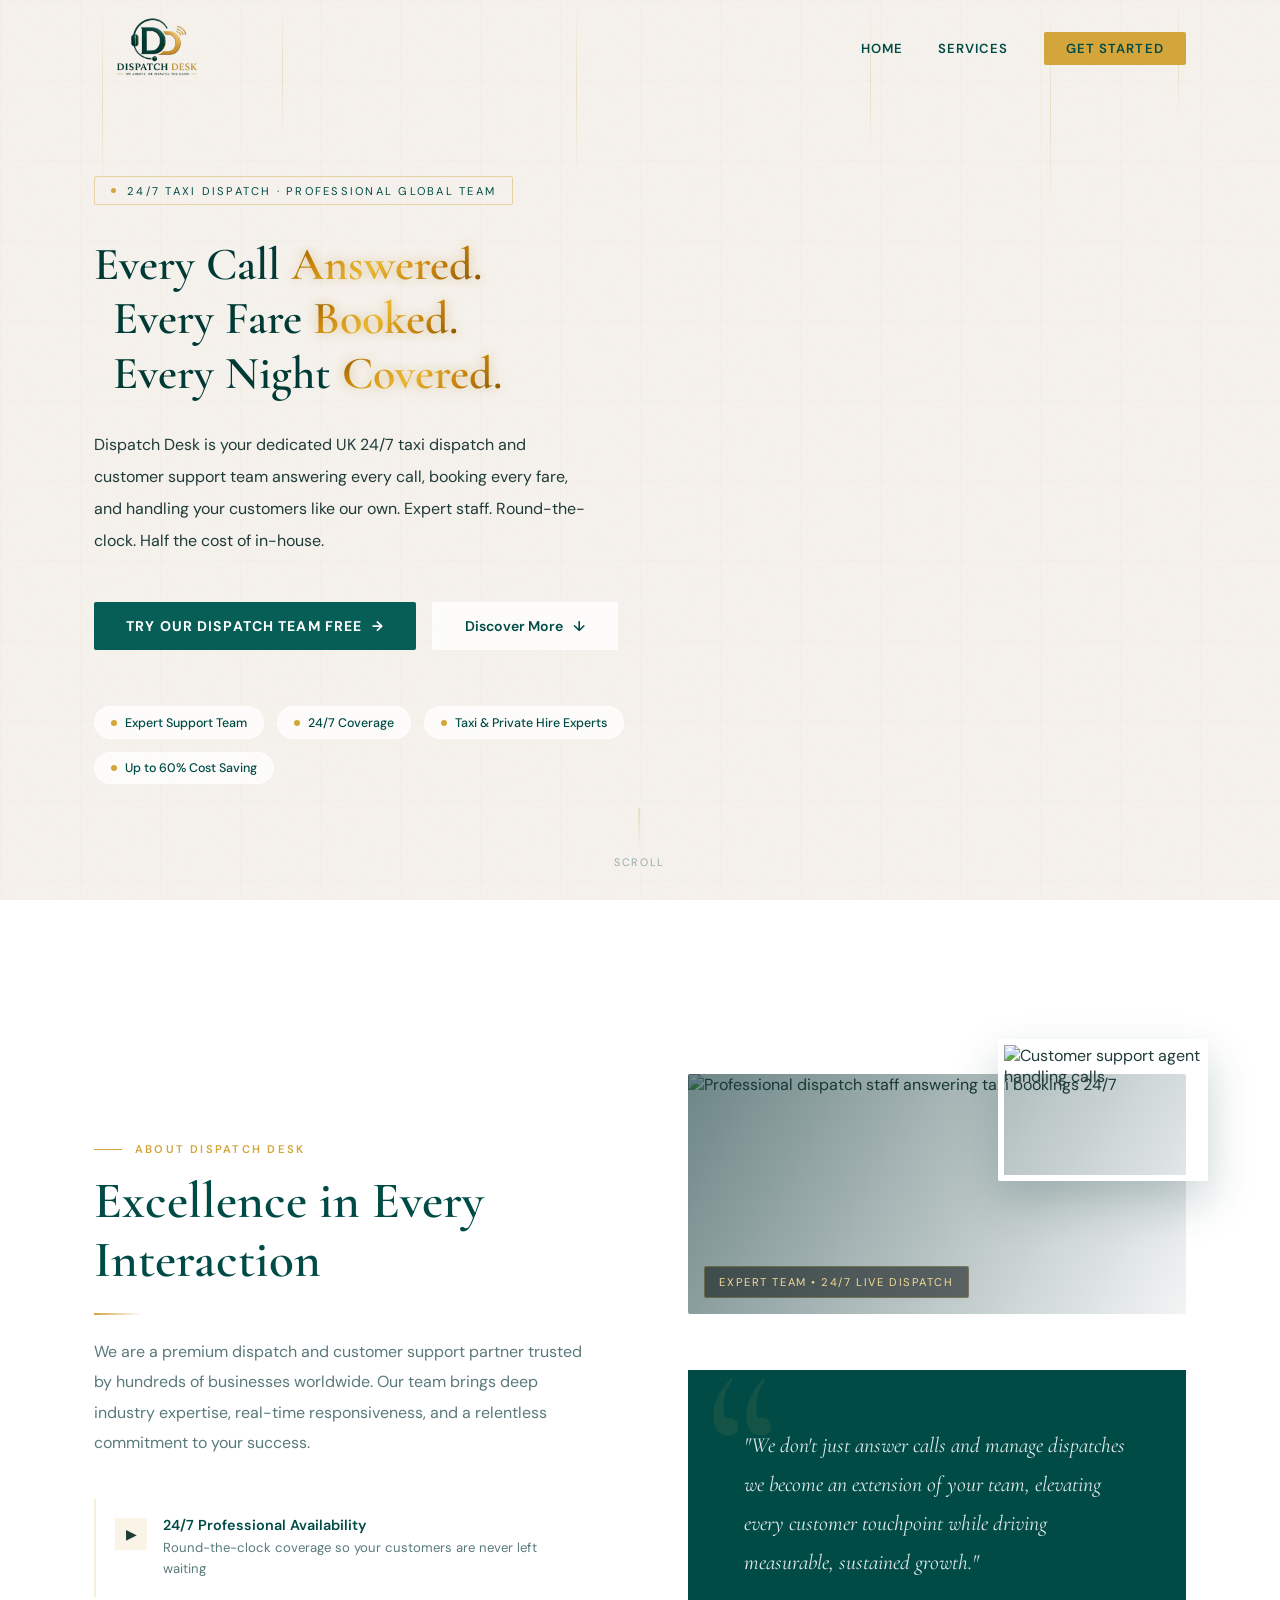
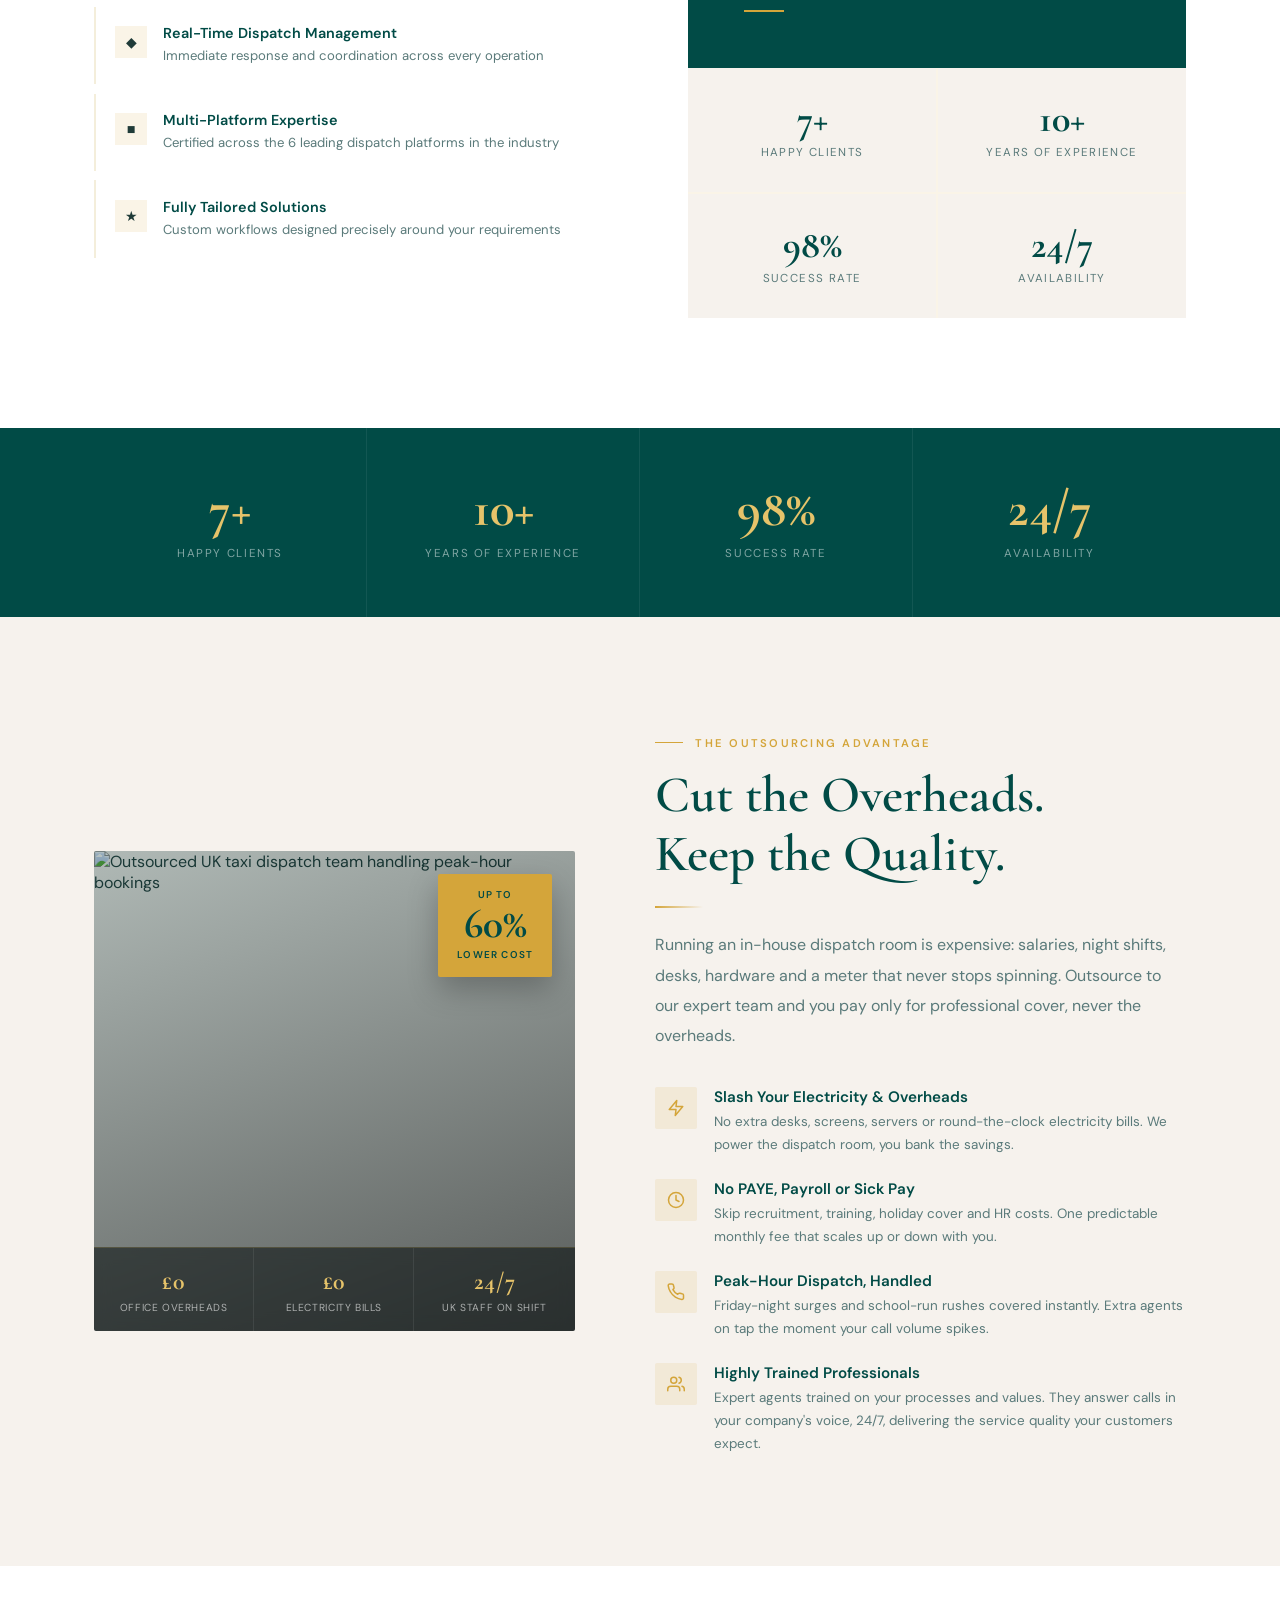
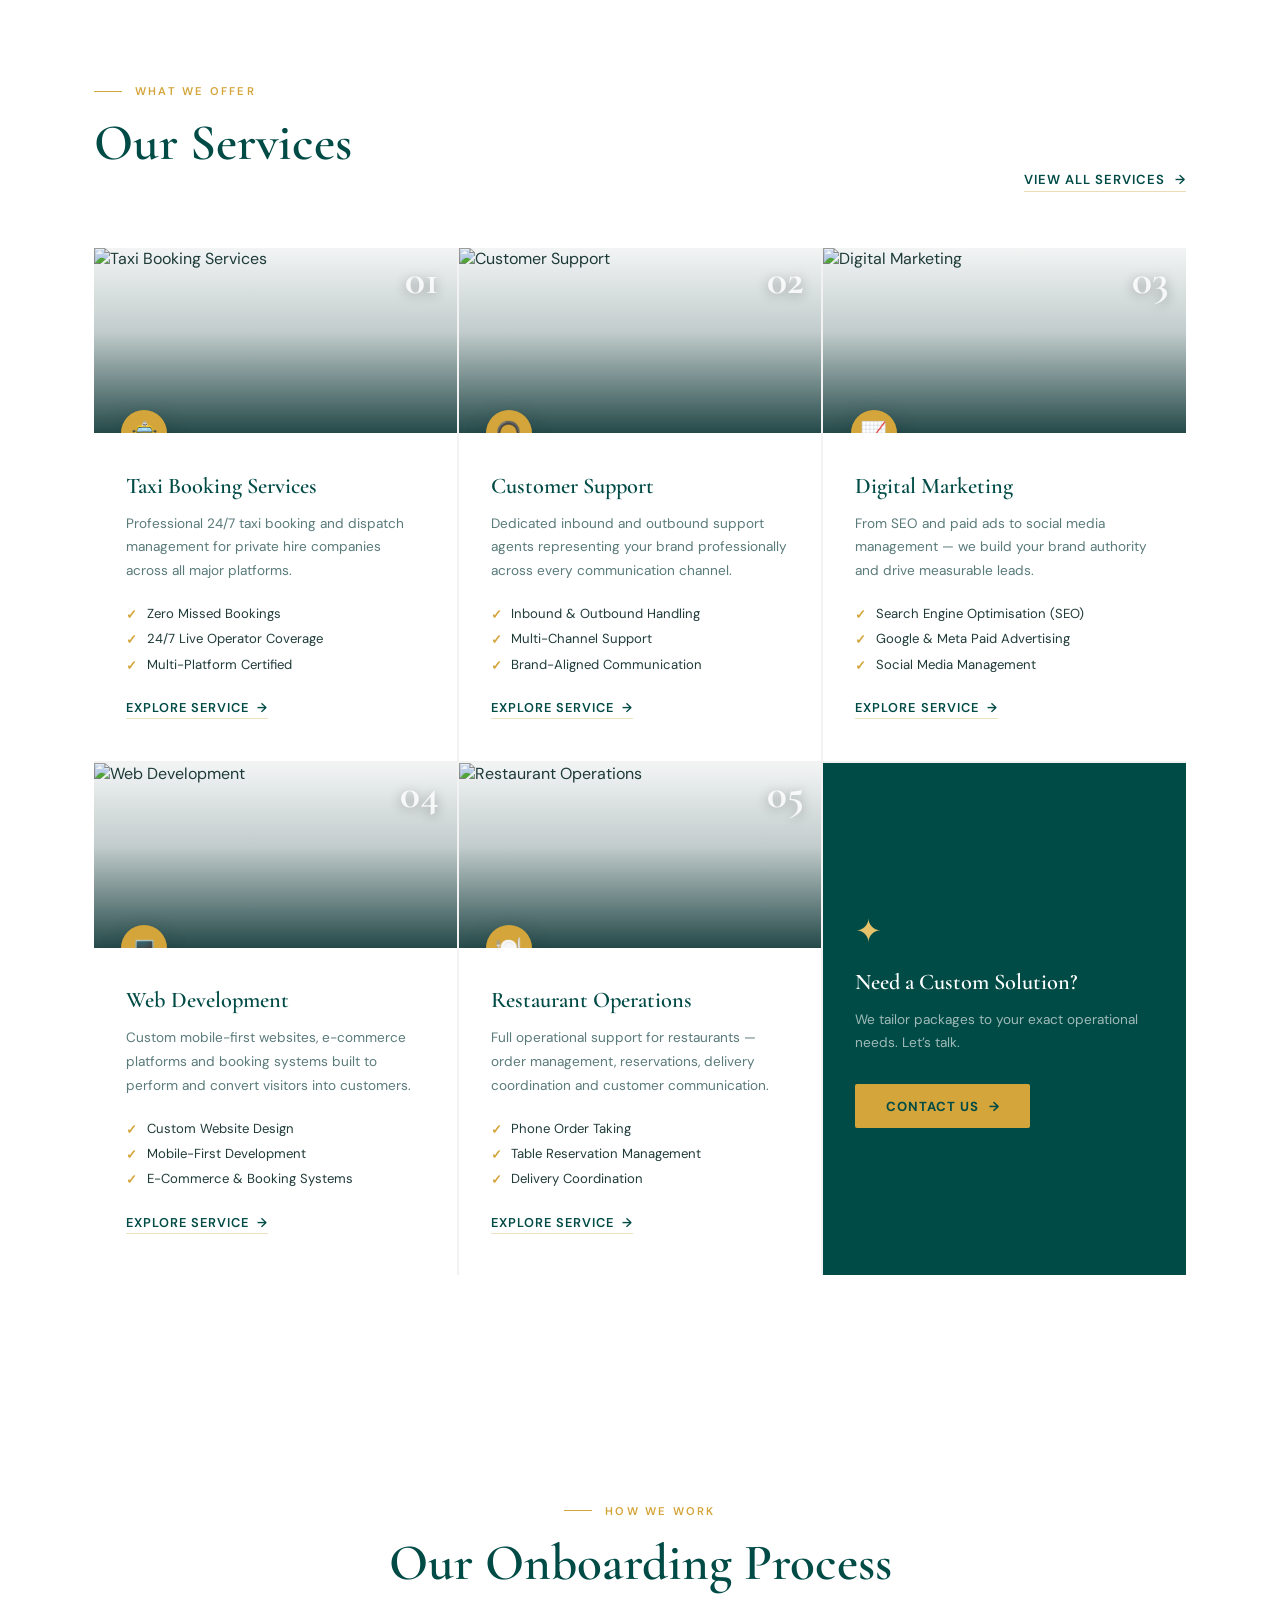
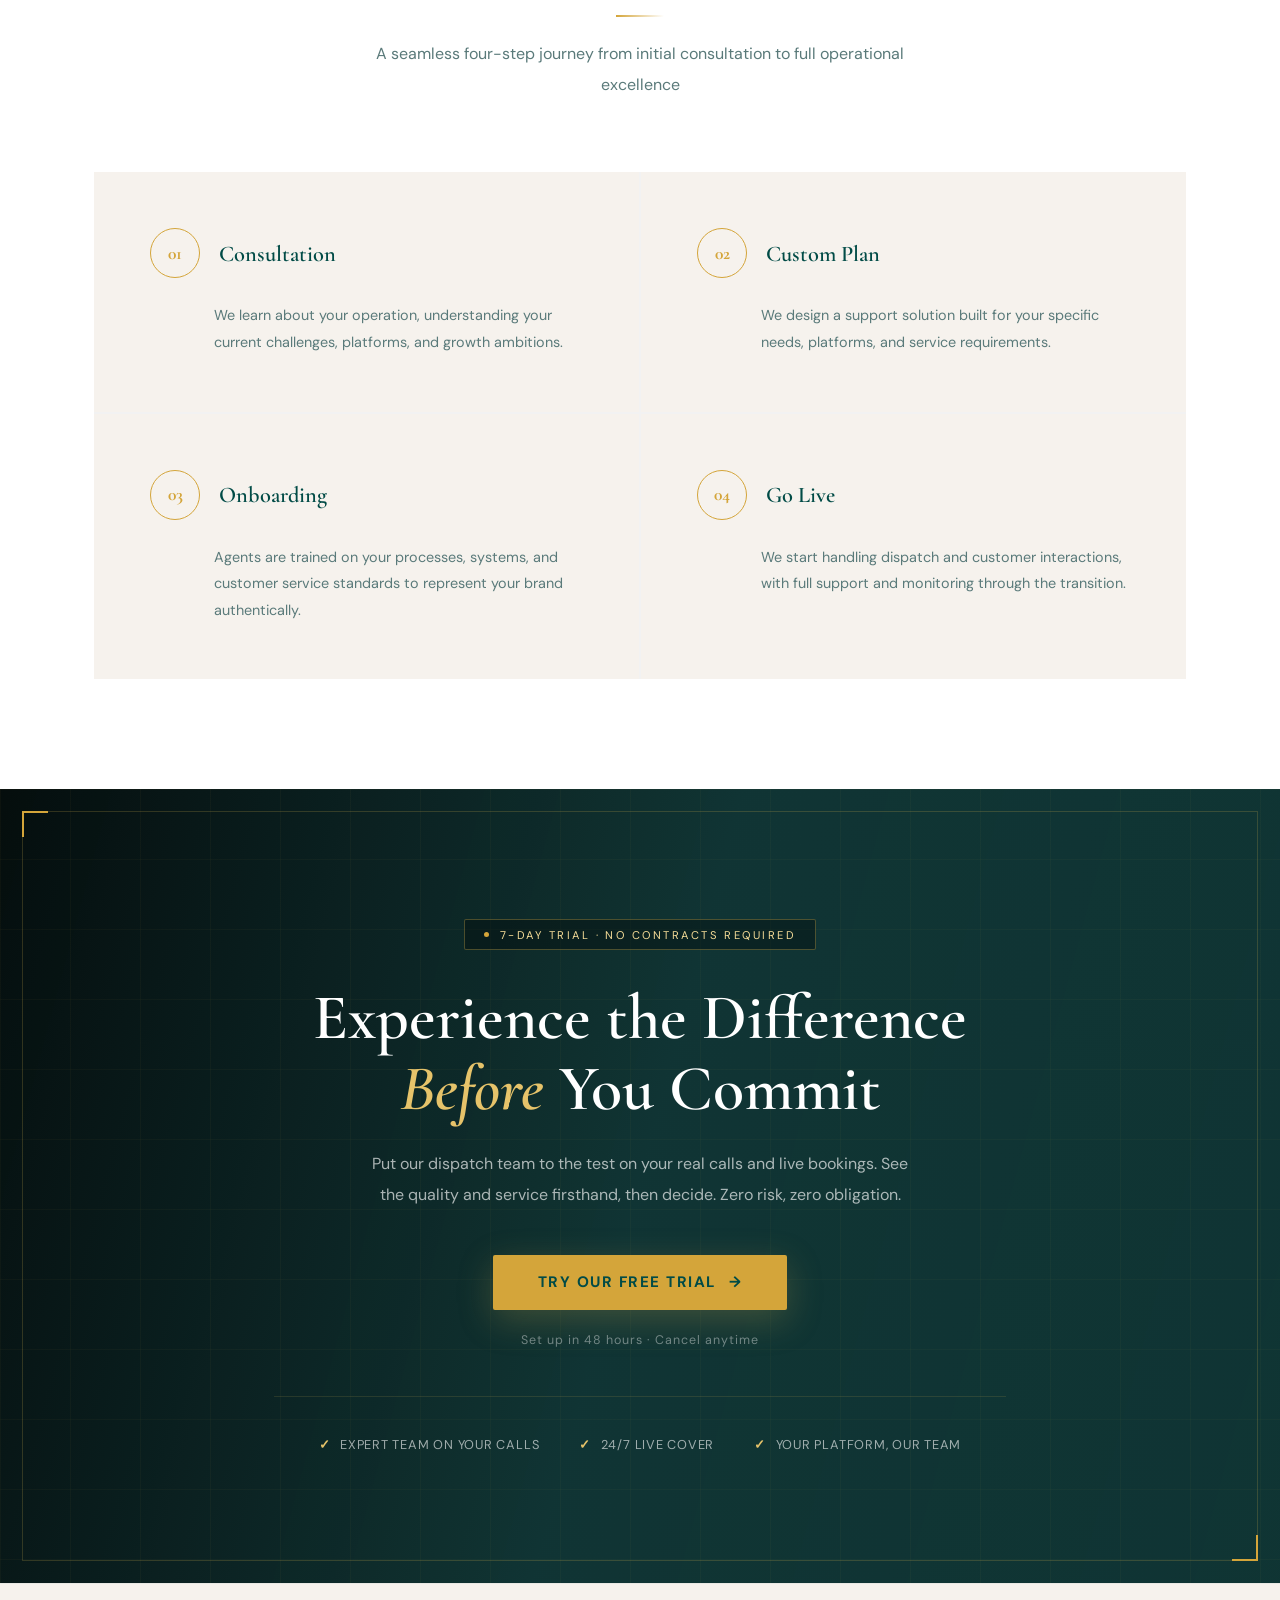
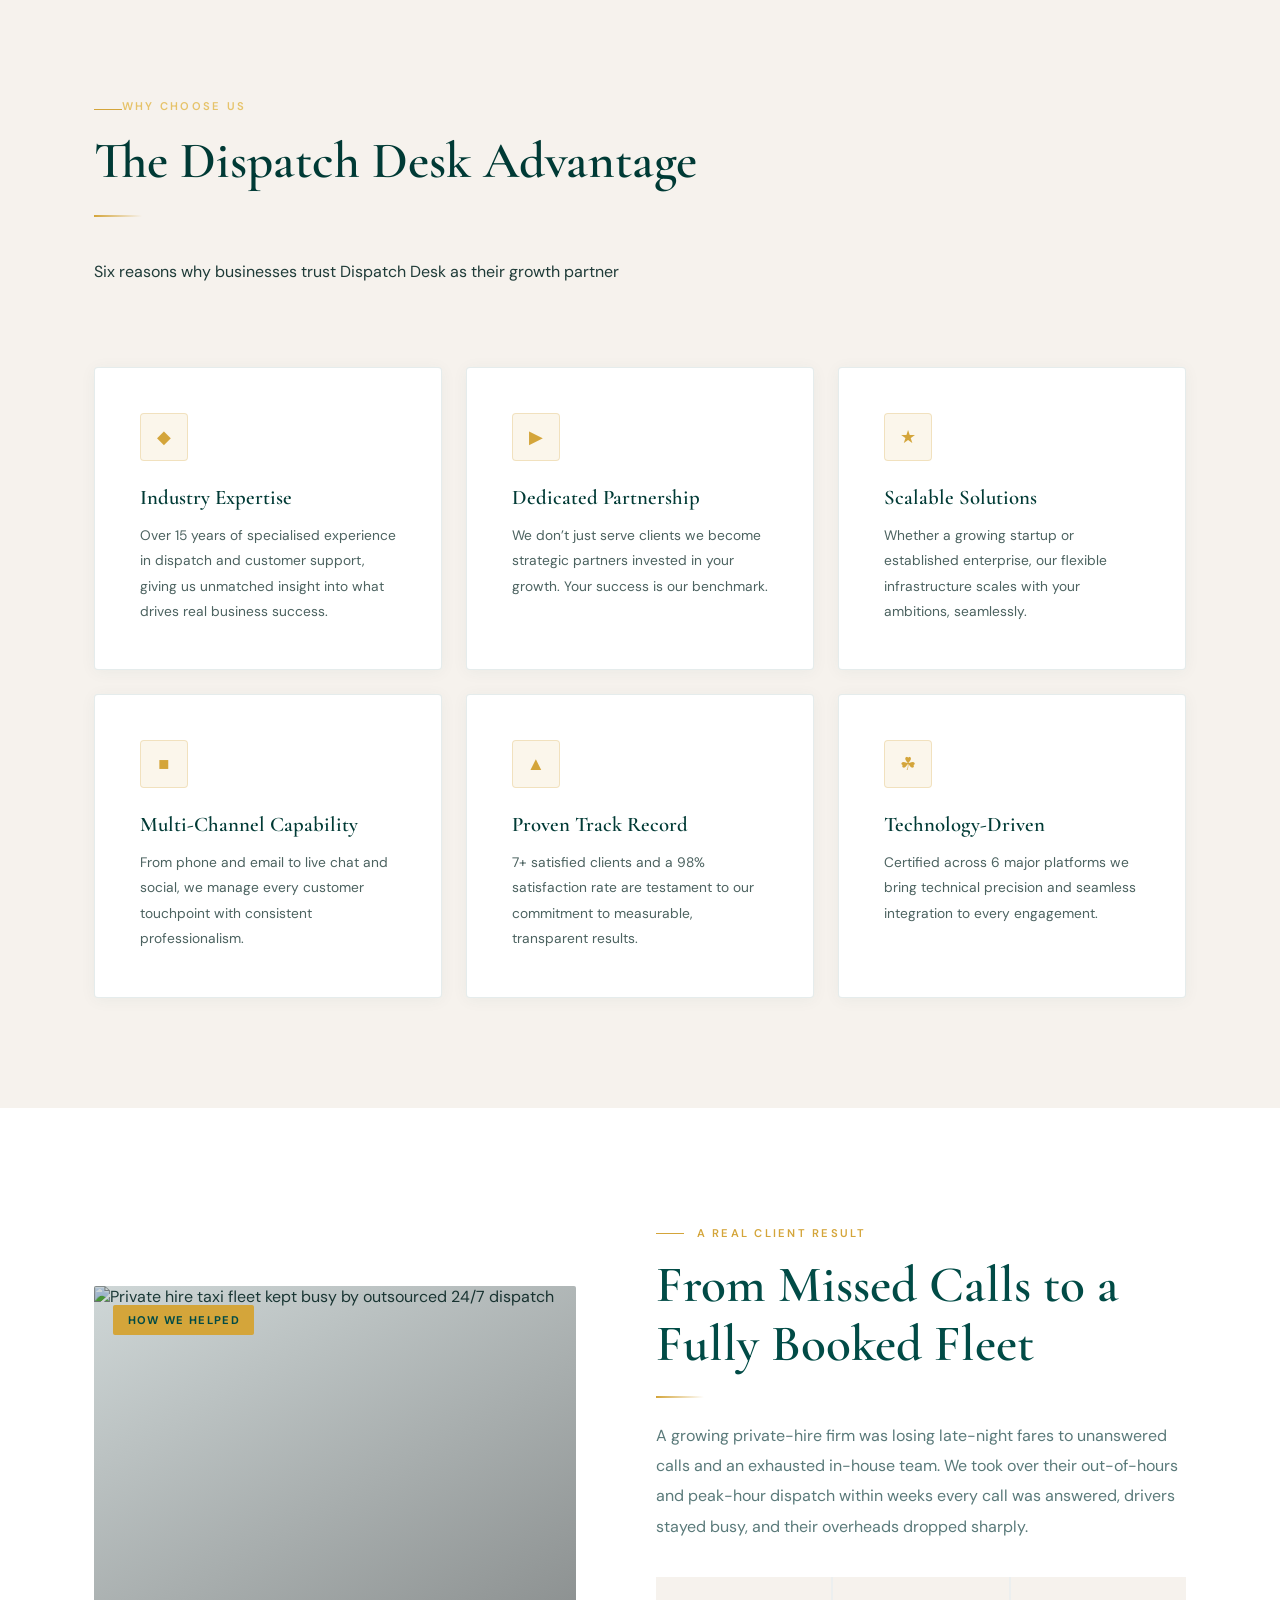
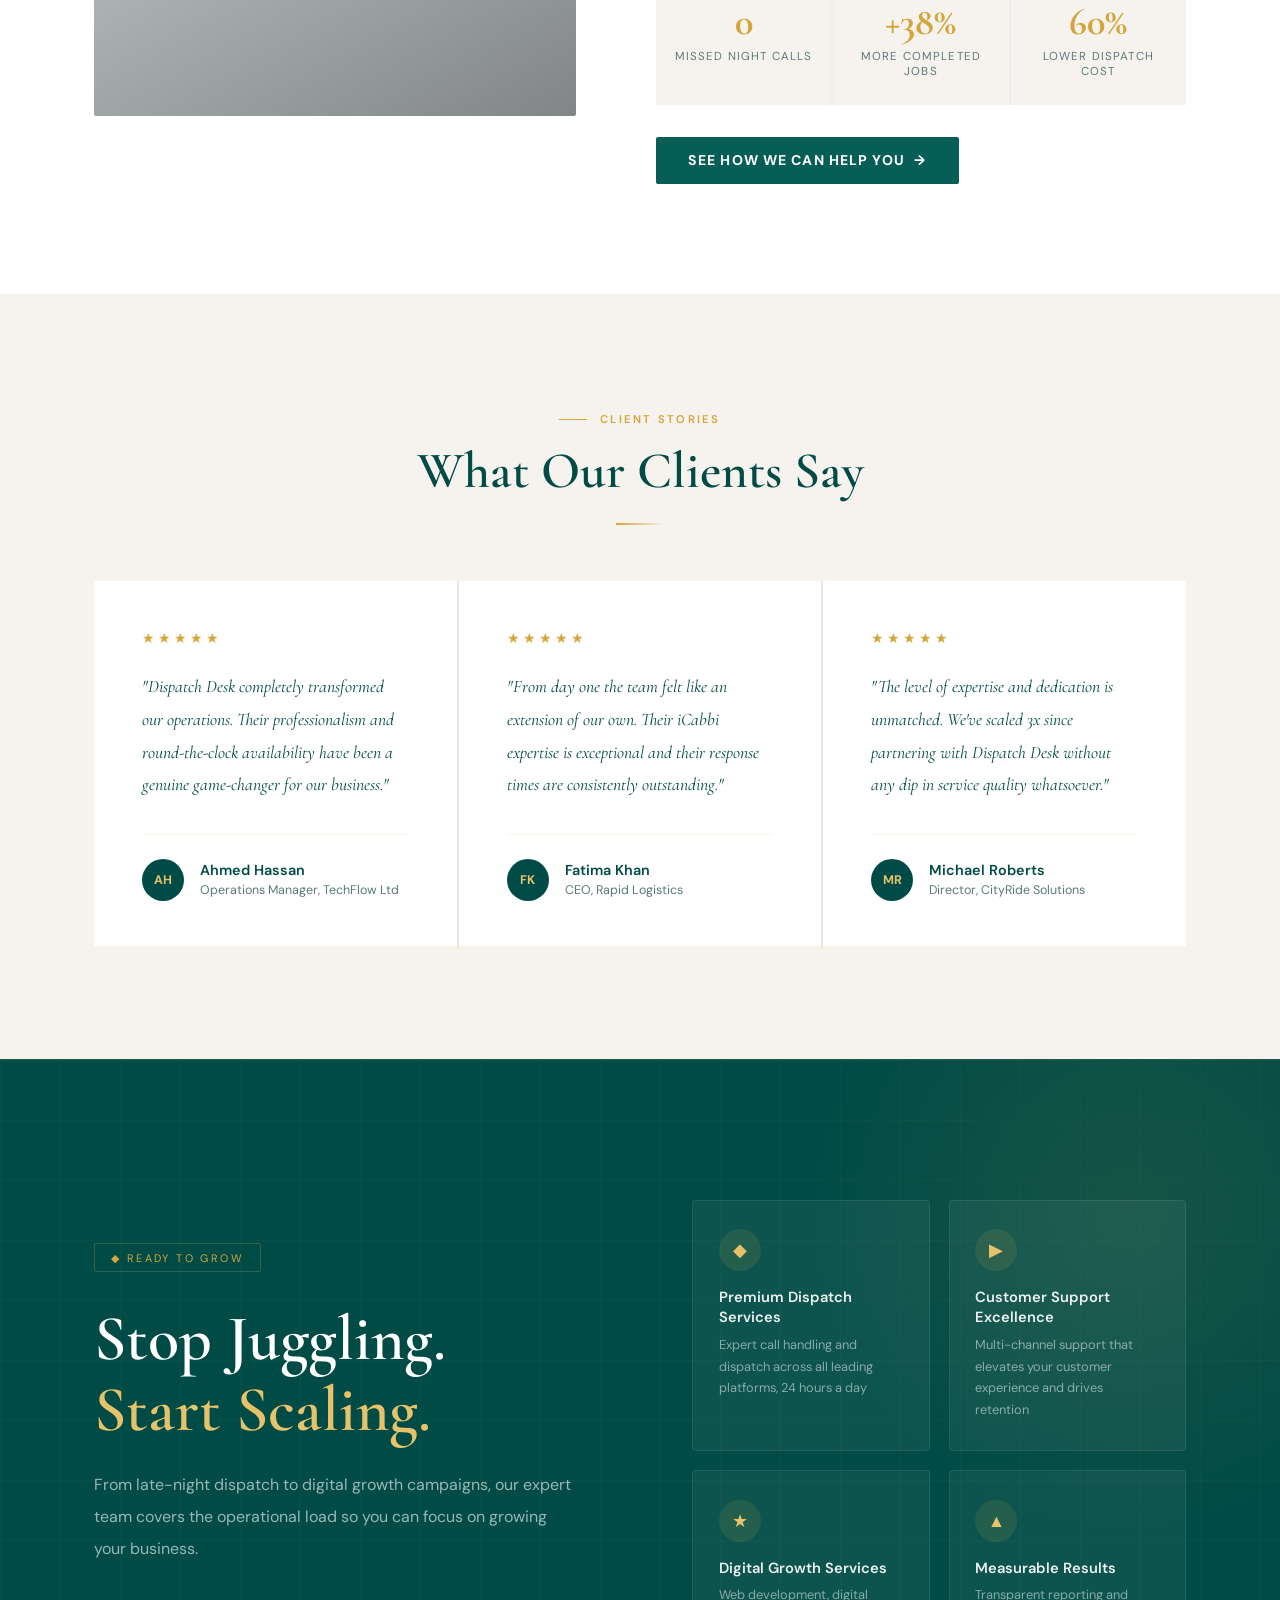
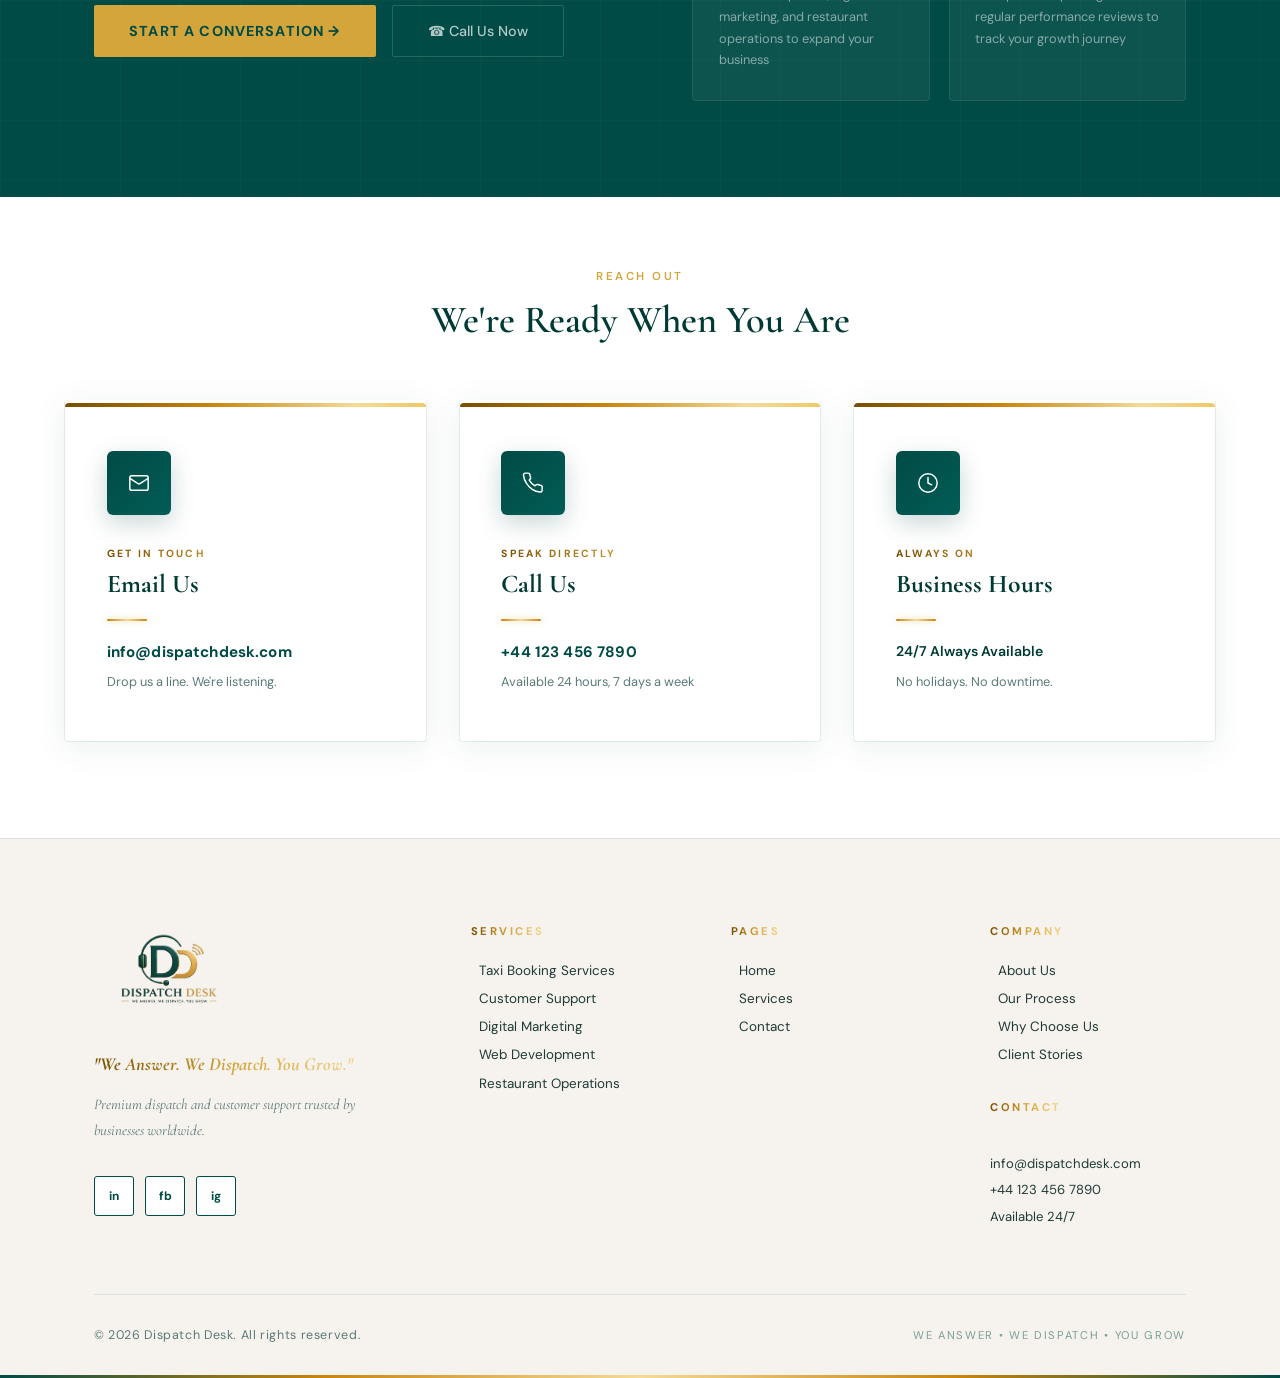
==== index.html @ 763febd7 "Update social links, button color, remove Twitter, minor UI tweaks - Social buttons linked to real L" ====
<!DOCTYPE html>
<html lang="en">
<head>
<meta charset="UTF-8">
<meta name="viewport" content="width=device-width, initial-scale=1.0">
<link rel="icon" type="image/png" href="logo.png">
<link rel="apple-touch-icon" href="logo.png">
<title>Dispatch Desk | 24/7 Taxi Dispatch &amp; Customer Support Outsourcing</title>
<meta name="description" content="24/7 taxi dispatch &amp; customer support outsourcing. Expert team answers every call and books every fare for private hire firms at up to 60% less than in-house. Professional dispatch. Expert support. Predictable costs.">
<meta name="keywords" content="taxi dispatch outsourcing, taxi booking service, private hire dispatch, professional call handling, peak hour dispatch, outsourced taxi office, iCabbi Autocab dispatch support, reduce dispatch costs, customer support outsourcing">
<meta name="author" content="Dispatch Desk">
<meta name="robots" content="index, follow">
<meta property="og:title" content="Dispatch Desk | 24/7 Taxi Dispatch &amp; Support Outsourcing">
<meta property="og:description" content="Expert team handling taxi dispatch and customer support 24/7. Up to 60% cheaper than in-house. Professional. Reliable. Scalable.">
<meta property="og:type" content="website">
<link href="https://fonts.googleapis.com/css2?family=Cormorant+Garamond:ital,wght@0,400;0,500;0,600;0,700;1,400;1,600&family=DM+Sans:wght@300;400;500;600&display=swap" rel="stylesheet">
<style>
*,*::before,*::after{margin:0;padding:0;box-sizing:border-box}
:root{--teal:#014B46;--teal-2:#065E57;--teal-3:#0A6B63;--gold:#D4A53A;--gold-2:#E6C36A;--gold-3:#F4DB97;--gold-pale:rgba(212,165,58,.12);--cream:#F6F2ED;--white:#ffffff;--dark:#003A35;--text:#1F3B38;--muted:#5a7a7a}
html{scroll-behavior:smooth;overflow-x:hidden}
body{font-family:'DM Sans',sans-serif;background:var(--cream);color:var(--text);overflow-x:hidden}
::-webkit-scrollbar{width:5px}::-webkit-scrollbar-track{background:var(--dark)}::-webkit-scrollbar-thumb{background:var(--gold);border-radius:3px}
/* NAV */
.nav{position:fixed;top:0;width:100%;z-index:9999;transition:all .4s ease}
.nav.scrolled{background:rgba(246,242,237,.97);backdrop-filter:blur(24px);box-shadow:0 2px 16px rgba(0,0,0,.08)}
.nav-inner{max-width:1220px;margin:0 auto;padding:0 5%;display:flex;align-items:center;justify-content:space-between;height:94px}
.nav-logo{display:inline-flex;align-items:center}
.nav-logo img{height:84px;object-fit:contain;transition:transform .3s;filter:none}
.nav.scrolled .nav-links a{color:var(--teal)}
.nav.scrolled .nav-links a:hover{color:var(--gold)}
.nav.scrolled .nav-logo img{filter:none}
.nav-logo:hover img{transform:scale(1.04)}
.nav-links{display:flex;align-items:center;gap:2.2rem;list-style:none}
.nav-links a{color:var(--teal);text-decoration:none;font-size:.82rem;font-weight:600;letter-spacing:.08em;text-transform:uppercase;transition:color .3s;position:relative;padding:4px 0}
.nav-links a::after{content:'';position:absolute;bottom:0;left:0;width:0;height:1px;background:var(--gold-2);transition:width .35s ease}
.nav-links a:hover{color:var(--gold-2)}.nav-links a:hover::after{width:100%}
.nav-cta-btn{background:var(--gold)!important;color:var(--teal)!important;padding:.5rem 1.4rem!important;font-weight:600!important;border-radius:2px}
.nav-cta-btn::after{display:none!important}.nav-cta-btn:hover{background:var(--gold-2)!important;transform:translateY(-2px)!important}
.nav-hamburger{display:none;flex-direction:column;gap:5px;cursor:pointer;padding:8px;z-index:10001}
.nav-hamburger span{display:block;width:26px;height:2px;background:var(--gold);border-radius:2px;transition:all .4s cubic-bezier(.23,1,.32,1)}
.nav-hamburger.open span:nth-child(1){transform:translateY(7px) rotate(45deg)}
.nav-hamburger.open span:nth-child(2){opacity:0;transform:scaleX(0)}
.nav-hamburger.open span:nth-child(3){transform:translateY(-7px) rotate(-45deg)}
.mobile-menu{position:fixed;inset:0;background:var(--teal);z-index:9998;display:flex;flex-direction:column;align-items:center;justify-content:center;transform:translateX(100%);transition:transform .55s cubic-bezier(.77,0,.175,1);pointer-events:none}
.mobile-menu.open{transform:translateX(0);pointer-events:all}
.mobile-menu-logo{position:absolute;top:1.5rem;left:5%;opacity:.1}
.mobile-menu-logo img{height:60px;filter:brightness(0) invert(1)}
.mobile-menu-links{list-style:none;text-align:center;width:100%}
.mobile-menu-links li{border-bottom:1px solid rgba(255,255,255,.06);overflow:hidden}
.mobile-menu-links a{display:block;padding:1.4rem 2rem;font-family:'Cormorant Garamond',serif;font-size:2.2rem;font-weight:600;color:rgba(255,255,255,.7);text-decoration:none;transition:all .35s;position:relative}
.mobile-menu-links a::before{content:'';position:absolute;left:0;top:0;bottom:0;width:3px;background:var(--gold);transform:scaleY(0);transition:transform .3s}
.mobile-menu-links a:hover{color:var(--gold-2);padding-left:3rem}.mobile-menu-links a:hover::before{transform:scaleY(1)}
.mobile-menu-links li{transform:translateX(60px);opacity:0;transition:transform .5s ease,opacity .5s ease}
.mobile-menu.open li:nth-child(1){transform:none;opacity:1;transition-delay:.1s}
.mobile-menu.open li:nth-child(2){transform:none;opacity:1;transition-delay:.15s}
.mobile-menu.open li:nth-child(3){transform:none;opacity:1;transition-delay:.2s}
.mobile-menu.open li:nth-child(4){transform:none;opacity:1;transition-delay:.25s}
.mobile-menu.open li:nth-child(5){transform:none;opacity:1;transition-delay:.3s}
.mobile-menu.open li:nth-child(6){transform:none;opacity:1;transition-delay:.35s}
.mobile-menu-bottom{position:absolute;bottom:3rem;text-align:center}
.mobile-menu-bottom a{display:inline-block;background:var(--gold);color:var(--teal);padding:.9rem 2.5rem;font-weight:700;font-size:.95rem;letter-spacing:.08em;text-transform:uppercase;text-decoration:none;border-radius:2px;margin-bottom:1.2rem}
.mobile-menu-tagline{font-size:.78rem;letter-spacing:.2em;text-transform:uppercase;color:rgba(255,255,255,.25)}
/* HERO */
.hero{min-height:100vh;position:relative;display:flex;align-items:center;overflow:hidden}
.hero-bg{position:absolute;inset:0;background:url('https://images.pexels.com/photos/5380087/pexels-photo-5380087.jpeg?auto=compress&cs=tinysrgb&w=1600&fm=webp') center 80%/cover no-repeat;z-index:0}
.hero-bg::after{content:'';position:absolute;inset:0;background:linear-gradient(110deg,rgba(246,242,237,.92) 0%,rgba(246,242,237,.72) 48%,rgba(246,242,237,.2) 100%)}
.hero-noise{position:absolute;inset:0;opacity:.04;background-image:url("data:image/svg+xml,%3Csvg viewBox='0 0 256 256' xmlns='http://www.w3.org/2000/svg'%3E%3Cfilter id='n'%3E%3CfeTurbulence type='fractalNoise' baseFrequency='0.9' numOctaves='4' stitchTiles='stitch'/%3E%3C/filter%3E%3Crect width='100%25' height='100%25' filter='url(%23n)'/%3E%3C/svg%3E");background-size:200px;pointer-events:none;z-index:1}
@keyframes glowDrift{0%{transform:translate(0,0)}100%{transform:translate(40px,30px)}}
.hero-lines{position:absolute;inset:0;overflow:hidden;pointer-events:none}
.hero-lines span{position:absolute;width:1px;background:linear-gradient(to bottom,transparent,rgba(201,168,76,.25),transparent);animation:lineRise 10s linear infinite}
.hero-lines span:nth-child(1){left:8%;height:200px;animation-duration:9s}
.hero-lines span:nth-child(2){left:22%;height:140px;animation-duration:12s;animation-delay:2s}
.hero-lines span:nth-child(3){left:45%;height:180px;animation-duration:8s;animation-delay:4s}
.hero-lines span:nth-child(4){left:68%;height:160px;animation-duration:11s;animation-delay:1s}
.hero-lines span:nth-child(5){left:82%;height:220px;animation-duration:10s;animation-delay:3s}
.hero-lines span:nth-child(6){left:92%;height:120px;animation-duration:13s;animation-delay:5s}
@keyframes lineRise{0%{top:110%;opacity:0}10%{opacity:1}90%{opacity:1}100%{top:-20%;opacity:0}}
.hero-grid-overlay{position:absolute;inset:0;background-image:linear-gradient(rgba(201,168,76,.04) 1px,transparent 1px),linear-gradient(90deg,rgba(201,168,76,.04) 1px,transparent 1px);background-size:80px 80px;pointer-events:none}
.hero-inner{position:relative;z-index:2;max-width:1220px;margin:0 auto;padding:160px 5% 100px;width:100%}
.hero-text{max-width:680px}
.hero-label{display:inline-flex;align-items:center;gap:.7rem;border:1px solid rgba(212,165,58,.4);padding:.4rem 1rem;border-radius:2px;font-size:.7rem;letter-spacing:.2em;text-transform:uppercase;color:var(--teal);margin-bottom:2rem;opacity:0;animation:aUp .7s ease .4s forwards}
.hero-label-dot{width:5px;height:5px;border-radius:50%;background:var(--gold);animation:blink 2s ease infinite}
@keyframes blink{0%,100%{opacity:1}50%{opacity:.2}}
.hero h1{font-family:'Cormorant Garamond',serif;font-size:clamp(2.2rem,3.6vw,3.5rem);font-weight:600;color:var(--dark);line-height:1.18;margin-bottom:1.8rem;opacity:0;animation:aUp .9s ease .6s forwards}
.hero h1 .gold{background:linear-gradient(135deg,#7A4E00 0%,#C9850A 20%,#E8B830 45%,#C9850A 70%,#7A4E00 100%);-webkit-background-clip:text;-webkit-text-fill-color:transparent;background-clip:text;filter:drop-shadow(0 0 6px rgba(180,120,10,.4))}.hero h1 .line-indent{display:block;padding-left:1.2rem}
.hero-desc{font-size:1rem;color:var(--text);line-height:2;margin-bottom:2.8rem;max-width:500px;opacity:0;animation:aUp .9s ease .8s forwards}
.hero-actions{display:flex;gap:1rem;flex-wrap:wrap;margin-bottom:3.5rem;opacity:0;animation:aUp .9s ease 1s forwards}
.btn-primary{display:inline-flex;align-items:center;gap:.6rem;background:var(--teal-2);color:#fff;padding:.9rem 2rem;font-weight:700;font-size:.88rem;letter-spacing:.08em;text-transform:uppercase;border-radius:2px;text-decoration:none;transition:all .3s}
.btn-primary:hover{background:var(--teal);transform:translateY(-3px);box-shadow:0 15px 40px rgba(1,75,70,.35)}
.btn-ghost{display:inline-flex;align-items:center;gap:.6rem;background:rgba(255,255,255,.75);backdrop-filter:blur(10px);-webkit-backdrop-filter:blur(10px);color:var(--teal);padding:.9rem 2rem;font-weight:600;font-size:.88rem;border:1px solid rgba(255,255,255,.6);border-radius:2px;text-decoration:none;transition:all .3s}
.btn-ghost:hover{background:rgba(255,255,255,.92);border-color:var(--gold);color:var(--gold);transform:translateY(-3px)}
.btn-arrow{transition:transform .3s}.btn-primary:hover .btn-arrow,.btn-ghost:hover .btn-arrow{transform:translateX(4px)}
.hero-badges{display:flex;gap:.8rem;flex-wrap:wrap;opacity:0;animation:aUp .9s ease 1.2s forwards}
.hero-badge-pill{display:flex;align-items:center;gap:.5rem;background:rgba(255,255,255,.75);backdrop-filter:blur(10px);-webkit-backdrop-filter:blur(10px);border:1px solid rgba(255,255,255,.6);padding:.45rem 1rem;border-radius:50px;font-size:.78rem;color:var(--teal);font-weight:500}
.hero-badge-pill .dot{width:6px;height:6px;border-radius:50%;background:var(--gold)}
.hero-visual{display:none}
.hero-orb{position:relative;width:380px;height:380px}
.orb-ring{position:absolute;border-radius:50%;border:1px solid rgba(201,168,76,.15)}
.orb-ring-1{inset:0;animation:spin 25s linear infinite}
.orb-ring-2{inset:12%;animation:spin 18s linear infinite reverse;border-color:rgba(201,168,76,.1)}
.orb-ring-3{inset:24%;animation:spin 12s linear infinite;border-color:rgba(255,255,255,.05)}
@keyframes spin{from{transform:rotate(0deg)}to{transform:rotate(360deg)}}
.orb-dot{position:absolute;width:8px;height:8px;background:var(--gold);border-radius:50%;top:50%;left:-4px;transform-origin:194px 4px;animation:spin 25s linear infinite}
.orb-dot-2{animation-duration:18s;animation-direction:reverse;transform-origin:172px 4px;left:16%}
.orb-center{position:absolute;inset:15%;display:flex;align-items:center;justify-content:center;background:rgba(246,242,237,.1);backdrop-filter:blur(4px) brightness(1.3);-webkit-backdrop-filter:blur(4px) brightness(1.3);border-radius:50%;border:1px solid rgba(212,165,58,.18)}
.orb-logo{width:200px;height:200px;object-fit:contain;filter:drop-shadow(0 0 1px rgba(255,255,255,.4)) drop-shadow(0 0 30px rgba(201,168,76,.12));border-radius:50% }
.hero-stats-row{display:flex;gap:2px;background:rgba(212,165,58,.15);overflow:hidden;opacity:0;animation:aUp .9s ease 1.4s forwards}
.hero-stat{flex:1;background:rgba(255,255,255,.5);padding:1.4rem 1rem;text-align:center;transition:background .3s}
.hero-stat:hover{background:rgba(255,255,255,.75)}
.hero-stat-n{font-family:'Cormorant Garamond',serif;font-size:2rem;font-weight:700;color:var(--gold-2);display:block;line-height:1}
.hero-stat-l{font-size:.68rem;color:var(--muted);text-transform:uppercase;letter-spacing:.12em;margin-top:.35rem;display:block}
.scroll-cue{position:absolute;bottom:2rem;left:50%;transform:translateX(-50%);display:flex;flex-direction:column;align-items:center;gap:.4rem;color:rgba(1,75,70,.4);font-size:.68rem;letter-spacing:.15em;text-transform:uppercase;opacity:0;animation:aFade 1s ease 2s forwards}
.scroll-cue-line{width:1px;height:40px;background:linear-gradient(to bottom,rgba(201,168,76,.5),transparent);animation:scrollLine 2.5s ease-in-out infinite}
@keyframes scrollLine{0%,100%{opacity:1;transform:scaleY(1)}50%{opacity:.3;transform:scaleY(.4)}}
@keyframes aUp{from{opacity:0;transform:translateY(28px)}to{opacity:1;transform:translateY(0)}}
@keyframes aFade{from{opacity:0}to{opacity:1}}
/* SECTIONS */
.sec{padding:110px 0}
.sec-inner{max-width:1220px;margin:0 auto;padding:0 5%}
.tag{display:inline-flex;align-items:center;gap:.8rem;font-size:.7rem;letter-spacing:.2em;text-transform:uppercase;color:var(--gold);font-weight:600;margin-bottom:1rem}
.tag::before{content:'';display:inline-block;width:28px;height:1px;background:var(--gold);flex-shrink:0}
.h2{font-family:'Cormorant Garamond',serif;font-size:clamp(2.2rem,4vw,3.2rem);font-weight:600;color:var(--teal);line-height:1.15;margin-bottom:1.2rem}
.h2-white{color:#fff}
.lead{font-size:1rem;color:var(--muted);line-height:1.9;max-width:580px}
.divider{width:48px;height:2px;background:linear-gradient(to right,var(--gold),transparent);margin:1.4rem 0}
.divider-center{margin:1.4rem auto}
/* REVEAL */
[data-reveal]{opacity:0;transition:opacity .85s ease,transform .85s ease}
[data-reveal="up"]{transform:translateY(50px)}[data-reveal="left"]{transform:translateX(-50px)}[data-reveal="right"]{transform:translateX(50px)}[data-reveal="scale"]{transform:scale(.94)}
[data-reveal].is-visible{opacity:1;transform:none}
/* ABOUT */
.about-grid{display:grid;grid-template-columns:1fr 1fr;gap:6rem;align-items:center;margin-top:4rem}
.feat-list{display:flex;flex-direction:column;gap:.6rem;margin-top:2.5rem}
.feat{display:flex;align-items:flex-start;gap:1rem;padding:1.1rem 1.2rem;border-left:2px solid rgba(201,168,76,.2);transition:all .35s}
.feat:hover{border-left-color:var(--gold);background:var(--cream);transform:translateX(6px)}
.feat-ico{width:32px;height:32px;min-width:32px;background:var(--gold-pale);display:flex;align-items:center;justify-content:center;font-size:.9rem;margin-top:2px}
.feat-body h4{font-size:.9rem;font-weight:600;color:var(--teal);margin-bottom:.2rem}
.feat-body p{font-size:.82rem;color:var(--muted);line-height:1.6}
.quote-block{background:var(--teal);padding:3.5rem;position:relative;overflow:hidden}
.quote-block::before{content:'\201C';position:absolute;top:-2rem;left:1rem;font-family:'Cormorant Garamond',serif;font-size:14rem;color:rgba(201,168,76,.1);line-height:1;pointer-events:none}
.quote-block p{font-family:'Cormorant Garamond',serif;font-size:1.35rem;font-style:italic;color:rgba(255,255,255,.88);line-height:1.8;position:relative;z-index:1}
.quote-bar{width:40px;height:2px;background:var(--gold);margin-top:1.8rem}
.metrics-grid{display:grid;grid-template-columns:1fr 1fr;gap:2px;background:var(--gold-pale)}
.metric-cell{background:var(--cream);padding:2rem;text-align:center}
.metric-n{font-family:'Cormorant Garamond',serif;font-size:2.4rem;font-weight:700;color:var(--teal);display:block;line-height:1}
.metric-l{font-size:.72rem;color:var(--muted);text-transform:uppercase;letter-spacing:.12em;margin-top:.4rem;display:block}
/* STATS */
.stats-stripe{background:var(--teal)}
.stats-strip-inner{max-width:1220px;margin:0 auto;padding:0 5%;display:grid;grid-template-columns:repeat(4,1fr)}
.strip-stat{padding:3.5rem 2rem;text-align:center;border-right:1px solid rgba(255,255,255,.07);position:relative;transition:background .3s}
.strip-stat:last-child{border-right:none}.strip-stat:hover{background:rgba(255,255,255,.04)}
.strip-stat::after{content:'';position:absolute;bottom:0;left:50%;transform:translateX(-50%);width:0;height:2px;background:var(--gold);transition:width .45s ease}
.strip-stat:hover::after{width:40%}
.strip-n{font-family:'Cormorant Garamond',serif;font-size:3.2rem;font-weight:700;color:var(--gold-2);display:block;line-height:1}
.strip-l{font-size:.72rem;color:rgba(255,255,255,.5);text-transform:uppercase;letter-spacing:.14em;margin-top:.7rem;display:block}
/* SERVICES OVERVIEW */
.svc-sec{background:var(--white)}
.svc-header{display:flex;justify-content:space-between;align-items:flex-end;flex-wrap:wrap;gap:2rem;margin-bottom:3.5rem}
.svc-all-link{display:inline-flex;align-items:center;gap:.6rem;font-size:.82rem;font-weight:600;letter-spacing:.08em;text-transform:uppercase;color:var(--teal);text-decoration:none;border-bottom:1px solid rgba(201,168,76,.4);padding-bottom:3px;transition:all .3s}
.svc-all-link:hover{color:var(--gold);border-color:var(--gold)}
.svc-all-link .arrow{transition:transform .3s}.svc-all-link:hover .arrow{transform:translateX(4px)}
.svc-grid{display:grid;grid-template-columns:repeat(6,1fr);gap:2px;background:rgba(0,0,0,.05)}
.svc-card{background:var(--white);padding:0;position:relative;overflow:hidden;transition:all .4s cubic-bezier(.25,.46,.45,.94);grid-column:span 2;display:flex;flex-direction:column}
.svc-card::before{content:'';position:absolute;top:0;left:0;right:0;height:3px;background:var(--gold);transform:scaleX(0);transform-origin:left;transition:transform .45s ease}
.svc-card:hover{transform:translateY(-6px);box-shadow:0 20px 50px rgba(13,53,53,.1)}
.svc-card:hover::before{transform:scaleX(1)}
.svc-card-media{position:relative;height:185px;overflow:hidden;flex-shrink:0}
.svc-card-media img{width:100%;height:100%;object-fit:cover;display:block;transition:transform .6s cubic-bezier(.25,.46,.45,.94)}
.svc-card:hover .svc-card-media img{transform:scale(1.07)}
.svc-card-media::after{content:'';position:absolute;inset:0;background:linear-gradient(to top,rgba(13,53,53,.9),rgba(13,53,53,.25) 55%,rgba(13,53,53,.05));z-index:1}
.svc-card-body{padding:2.4rem 2rem 2.6rem;display:flex;flex-direction:column;flex:1}
.svc-card-num{position:absolute;top:.7rem;right:1.1rem;z-index:2;font-family:'Cormorant Garamond',serif;font-size:2.6rem;font-weight:700;color:rgba(255,255,255,.85);line-height:1;text-shadow:0 2px 12px rgba(0,0,0,.35)}
.svc-card-icon{position:absolute;bottom:-23px;left:1.7rem;z-index:3;width:46px;height:46px;margin:0;display:flex;align-items:center;justify-content:center;font-size:1.35rem;background:var(--gold);border-radius:50%;box-shadow:0 8px 22px rgba(13,53,53,.3);transition:all .35s}
.svc-card:hover .svc-card-icon{background:var(--gold-2);transform:translateY(-3px)}
.svc-card-title{font-family:'Cormorant Garamond',serif;font-size:1.4rem;font-weight:600;color:var(--teal);margin-bottom:.8rem}
.svc-card-desc{font-size:.85rem;color:var(--muted);line-height:1.75;margin-bottom:1.4rem}
.svc-card-perks{list-style:none;display:flex;flex-direction:column;gap:.45rem;margin-bottom:1.6rem}
.svc-card-perks li{font-size:.82rem;color:var(--text);display:flex;align-items:flex-start;gap:.6rem}
.svc-card-perks li::before{content:'✓';color:var(--gold);font-weight:700;flex-shrink:0;margin-top:1px}
.svc-card-link{display:inline-flex;align-self:flex-start;margin-top:auto;align-items:center;gap:.5rem;font-size:.8rem;font-weight:600;letter-spacing:.08em;text-transform:uppercase;color:var(--teal);text-decoration:none;border-bottom:1px solid rgba(201,168,76,.35);padding-bottom:2px;transition:all .3s}
.svc-card-link:hover{color:var(--gold);border-color:var(--gold)}
.svc-card-link .a{transition:transform .3s}.svc-card-link:hover .a{transform:translateX(4px)}
.svc-loading{text-align:center;padding:4rem;color:var(--muted);font-size:.9rem;grid-column:1/-1}
/* PROCESS */
.proc-sec{background:#fff}
.proc-header{text-align:center;max-width:600px;margin:0 auto 4.5rem}
.proc-grid{display:grid;grid-template-columns:repeat(2,1fr);gap:2px;background:rgba(0,0,0,.05)}
.proc-step{background:var(--cream);padding:3.5rem;position:relative;transition:all .4s}
.proc-step:hover{background:#fff}
.proc-step-top{display:flex;align-items:center;gap:1.2rem;margin-bottom:1.5rem}
.proc-circle{width:50px;height:50px;min-width:50px;border-radius:50%;border:1px solid var(--gold);display:flex;align-items:center;justify-content:center;font-family:'Cormorant Garamond',serif;font-size:1.1rem;font-weight:700;color:var(--gold);transition:all .35s}
.proc-step:hover .proc-circle{background:var(--gold);color:var(--teal)}
.proc-step-top h3{font-family:'Cormorant Garamond',serif;font-size:1.4rem;font-weight:600;color:var(--teal)}
.proc-step>p{font-size:.9rem;color:var(--muted);line-height:1.85;padding-left:4rem}
.proc-accent{position:absolute;bottom:0;left:0;width:0;height:3px;background:var(--gold);transition:width .4s ease}
.proc-step:hover .proc-accent{width:100%}
/* WHY US */
.why-sec{background:var(--cream);padding:110px 0;border-top:1px solid rgba(1,75,70,.06)}
.why-inner{max-width:1220px;margin:0 auto;padding:0 5%}
.why-header{margin-bottom:5rem}
.why-header .tag{display:inline-block;margin-bottom:1.2rem;color:var(--gold)}
.why-header h2{margin-bottom:1.5rem;color:var(--dark)}
.why-header .divider{margin-bottom:2.5rem}
.why-header .lead{max-width:600px;margin-bottom:0;color:var(--text)}
.why-grid{display:grid;grid-template-columns:repeat(3,1fr);gap:1.5rem;background:transparent}
.why-card{background:#fff;border:1px solid rgba(1,75,70,.1);padding:2.8rem;border-radius:4px;transition:all .4s;position:relative;overflow:hidden;box-shadow:0 2px 16px rgba(1,75,70,.05)}
.why-card::after{content:'';position:absolute;top:0;left:0;width:3px;height:0;background:var(--gold);transition:height .4s ease}
.why-card:hover{transform:translateY(-6px);box-shadow:0 16px 40px rgba(1,75,70,.12);border-color:rgba(1,75,70,.18)}.why-card:hover::after{height:100%}
.why-ico{width:48px;height:48px;background:rgba(212,165,58,.1);border:1px solid rgba(212,165,58,.25);border-radius:4px;display:flex;align-items:center;justify-content:center;font-size:1.15rem;margin-bottom:1.5rem;color:var(--gold);transition:all .35s}
.why-card:hover .why-ico{background:var(--teal);border-color:var(--teal);color:#fff}
.why-card h4{font-family:'Cormorant Garamond',serif;font-size:1.3rem;color:var(--dark);margin-bottom:.8rem;font-weight:600}
.why-card p{font-size:.86rem;color:var(--text);line-height:1.85;opacity:.8}
/* TESTIMONIALS */
.test-sec{background:var(--cream)}
.test-grid{display:grid;grid-template-columns:repeat(3,1fr);gap:2px;background:rgba(0,0,0,.05);margin-top:3.5rem}
.test-card{background:#fff;padding:3rem;position:relative;transition:all .4s;overflow:hidden}
.test-card::before{content:'';position:absolute;bottom:0;left:0;right:0;height:3px;background:var(--gold-pale);transition:background .4s}
.test-card:hover{transform:translateY(-5px);box-shadow:0 20px 60px rgba(13,53,53,.1)}.test-card:hover::before{background:var(--gold)}
.test-stars{display:flex;gap:3px;margin-bottom:1.5rem}
.test-star{color:var(--gold);font-size:.9rem}
.test-quote{font-family:'Cormorant Garamond',serif;font-size:1.1rem;font-style:italic;color:var(--teal);line-height:1.85;margin-bottom:2rem}
.test-author{display:flex;align-items:center;gap:1rem;padding-top:1.5rem;border-top:1px solid var(--gold-pale)}
.test-av{width:42px;height:42px;min-width:42px;border-radius:50%;background:var(--teal);display:flex;align-items:center;justify-content:center;font-size:.78rem;font-weight:700;color:var(--gold-2)}
.test-name{font-size:.9rem;font-weight:600;color:var(--teal);display:block}
.test-role{font-size:.78rem;color:var(--muted);margin-top:.15rem;display:block}
/* GROW */
.grow-sec{background:var(--teal);padding:140px 0 0;position:relative;overflow:hidden;border-top:1px solid rgba(201,168,76,.12)}
.grow-contact-band{background:#fff;padding:0 5% 6rem;position:relative;z-index:2}
.grow-contact-band-inner{max-width:1220px;margin:0 auto}
.grow-contact-heading{text-align:center;padding:4.5rem 0 3.5rem}
.grow-contact-heading p{font-size:.72rem;letter-spacing:.22em;text-transform:uppercase;color:var(--gold);font-weight:600;margin-bottom:.8rem}
.grow-contact-heading h3{font-family:'Cormorant Garamond',serif;font-size:2.4rem;color:var(--dark);font-weight:600;line-height:1.2}
.grow-bg-1{position:absolute;width:700px;height:700px;border-radius:50%;background:radial-gradient(circle,rgba(201,168,76,.1) 0%,transparent 65%);top:-200px;right:-200px;pointer-events:none}
.grow-bg-2{position:absolute;width:500px;height:500px;border-radius:50%;background:radial-gradient(circle,rgba(36,96,96,.5) 0%,transparent 70%);bottom:-100px;left:-100px;pointer-events:none}
.grow-grid-overlay{position:absolute;inset:0;background-image:linear-gradient(rgba(201,168,76,.03) 1px,transparent 1px),linear-gradient(90deg,rgba(201,168,76,.03) 1px,transparent 1px);background-size:60px 60px;pointer-events:none}
.grow-inner{max-width:1220px;margin:0 auto;padding:0 5%;position:relative;z-index:1}
.grow-top{display:grid;grid-template-columns:1.05fr 1fr;gap:5rem;align-items:center;margin-bottom:6rem}
.grow-label{display:inline-flex;align-items:center;gap:.7rem;border:1px solid rgba(201,168,76,.25);padding:.4rem 1rem;font-size:.68rem;letter-spacing:.22em;text-transform:uppercase;color:var(--gold);border-radius:2px;margin-bottom:2rem}
.grow-title{font-family:'Cormorant Garamond',serif;font-size:clamp(2.8rem,5vw,4.2rem);font-weight:600;color:#fff;line-height:1.1;margin-bottom:1.5rem}
.grow-title .accent{color:var(--gold-2)}
.grow-desc{font-size:1rem;color:rgba(255,255,255,.6);line-height:2;margin-bottom:2.5rem;max-width:480px}
.grow-actions{display:flex;gap:1rem;flex-wrap:wrap}
.btn-grow{display:inline-flex;align-items:center;gap:.7rem;background:var(--gold);color:var(--teal);padding:1rem 2.2rem;font-weight:700;font-size:.9rem;letter-spacing:.08em;text-transform:uppercase;border-radius:2px;text-decoration:none;transition:all .3s}
.btn-grow:hover{background:var(--gold-2);transform:translateY(-3px);box-shadow:0 15px 40px rgba(201,168,76,.2)}
.btn-grow-outline{display:inline-flex;align-items:center;gap:.7rem;background:transparent;color:rgba(255,255,255,.7);padding:1rem 2.2rem;font-weight:500;font-size:.9rem;border:1px solid rgba(255,255,255,.15);border-radius:2px;text-decoration:none;transition:all .3s}
.btn-grow-outline:hover{border-color:var(--gold-2);color:var(--gold-2);transform:translateY(-3px)}
.grow-right{display:grid;grid-template-columns:1fr 1fr;gap:1.2rem}
.grow-card{background:rgba(255,255,255,.05);border:1px solid rgba(255,255,255,.08);border-radius:4px;padding:1.8rem 1.6rem;display:flex;flex-direction:column;gap:1rem;transition:all .35s;position:relative;overflow:hidden}
.grow-card::before{content:'';position:absolute;left:0;top:0;right:0;height:2px;background:var(--gold);transform:scaleX(0);transform-origin:left;transition:transform .4s ease}
.grow-card:hover{background:rgba(255,255,255,.09);border-color:rgba(201,168,76,.25);transform:translateY(-5px)}.grow-card:hover::before{transform:scaleX(1)}
.grow-card-ico{width:42px;height:42px;min-width:42px;background:rgba(201,168,76,.12);border-radius:50%;display:flex;align-items:center;justify-content:center;font-size:1.1rem;color:var(--gold-2)}
.grow-card h4{font-size:.92rem;font-weight:600;color:rgba(255,255,255,.92);margin-bottom:.4rem}
.grow-card p{font-size:.8rem;color:rgba(255,255,255,.5);line-height:1.7}
.grow-divider{height:1px;background:linear-gradient(to right,transparent,rgba(201,168,76,.2),transparent);margin-bottom:5rem}
.grow-contact-grid{display:grid;grid-template-columns:repeat(3,1fr);gap:2rem}
.contact-tile{background:#fff;border:1px solid rgba(1,75,70,.08);border-top:4px solid transparent;background-clip:padding-box;border-radius:4px;padding:3rem 2.6rem;text-align:left;transition:all .4s;position:relative;overflow:hidden;box-shadow:0 6px 32px rgba(1,75,70,.08)}
.contact-tile::before{content:'';position:absolute;top:0;left:0;right:0;height:4px;background:linear-gradient(90deg,#7A4E00,#C9850A,#F4DB97,#E8B830,#C9950E,#7A4E00);background-size:200% 100%;animation:gold-slide 3s linear infinite;border-radius:4px 4px 0 0}
@keyframes gold-slide{0%{background-position:0% 0%}100%{background-position:200% 0%}}
.contact-tile:hover{transform:translateY(-8px);box-shadow:0 24px 56px rgba(1,75,70,.14),0 0 0 1px rgba(212,165,58,.2);border-color:rgba(1,75,70,.1)}
.contact-tile-ico{width:64px;height:64px;background:linear-gradient(135deg,var(--teal) 0%,#025c56 100%);border-radius:6px;display:flex;align-items:center;justify-content:center;margin-bottom:2rem;transition:all .35s;color:#fff;box-shadow:0 8px 24px rgba(1,75,70,.22)}
.contact-tile:hover .contact-tile-ico{background:linear-gradient(135deg,#C9850A 0%,#E8B830 50%,#C9950E 100%);box-shadow:0 8px 28px rgba(212,165,58,.5);color:#fff}
.contact-tile-label{font-size:.65rem;letter-spacing:.22em;text-transform:uppercase;font-weight:700;margin-bottom:.6rem;display:block;background:linear-gradient(90deg,#7A4E00,#D4A53A,#F4DB97,#D4A53A,#7A4E00);background-size:200% 100%;-webkit-background-clip:text;-webkit-text-fill-color:transparent;background-clip:text;animation:gold-slide 4s linear infinite}
.contact-tile h4{font-family:'Cormorant Garamond',serif;font-size:1.6rem;color:var(--dark);font-weight:700;line-height:1.2;margin-bottom:1.2rem}
.contact-tile-rule{width:2.5rem;height:2px;background:linear-gradient(90deg,#C9850A,#F4DB97,#C9850A);margin-bottom:1.2rem;border-radius:2px;box-shadow:0 0 6px rgba(212,165,58,.5)}
.contact-tile a{font-size:.95rem;text-decoration:none;color:var(--teal);font-weight:700;display:block;line-height:1.6;transition:color .3s;letter-spacing:.01em}
.contact-tile a:hover{color:#C9850A}
.contact-tile p{color:var(--muted);font-size:.8rem;line-height:1.7;margin-top:.4rem;display:block}
/* FOOTER */
.footer{background:var(--cream);border-top:1px solid rgba(1,75,70,.1);padding:80px 0 0}
.footer-inner{max-width:1220px;margin:0 auto;padding:0 5%}
.footer-top{display:grid;grid-template-columns:1.6fr 1fr 1fr 1fr;gap:4rem;padding-bottom:4rem;border-bottom:1px solid rgba(1,75,70,.1)}
.footer-logo-wrap{display:inline-block;margin-bottom:1.5rem}
.footer-logo{height:100px;object-fit:contain;opacity:.95;display:block}
.footer-tagline{font-family:'Cormorant Garamond',serif;font-size:.92rem;font-style:italic;color:var(--muted);line-height:1.8;max-width:280px;margin-bottom:2rem}
.footer-socials{display:flex;gap:.7rem}
.social-link{width:40px;height:40px;border:1.5px solid var(--teal);display:flex;align-items:center;justify-content:center;color:var(--teal);font-size:.75rem;font-weight:700;text-decoration:none;transition:all .3s;border-radius:3px;background:#fff}
.social-link:hover{border-color:var(--gold);color:#fff;background:linear-gradient(135deg,#C9850A,#E8B830);box-shadow:0 4px 16px rgba(212,165,58,.35);transform:translateY(-2px)}
.footer-top h5{font-size:.7rem;letter-spacing:.22em;text-transform:uppercase;font-weight:700;margin-bottom:1.5rem;background:linear-gradient(90deg,#7A4E00,#D4A53A,#F4DB97,#D4A53A,#7A4E00);background-size:200% 100%;-webkit-background-clip:text;-webkit-text-fill-color:transparent;background-clip:text;animation:gold-slide 4s linear infinite;display:inline-block}
.footer-links{list-style:none;display:flex;flex-direction:column;gap:.7rem}
.footer-links a{font-size:.84rem;color:var(--text);text-decoration:none;transition:all .3s;display:flex;align-items:center;gap:.5rem}
.footer-links a::before{content:'';width:0;height:1px;background:var(--gold);transition:width .3s;flex-shrink:0}
.footer-links a:hover{color:var(--teal);padding-left:.3rem}.footer-links a:hover::before{width:12px}
.footer-bottom{padding:2rem 0;display:flex;align-items:center;justify-content:space-between;flex-wrap:wrap;gap:1rem}
.footer-copy{font-size:.78rem;color:var(--muted);letter-spacing:.05em}
.footer-badge{font-size:.7rem;letter-spacing:.15em;text-transform:uppercase;color:rgba(1,75,70,.5)}
.footer-bar{height:3px;background:linear-gradient(to right,var(--teal),#C9850A,#F4DB97,#C9850A,var(--teal))}
/* SERVICE CUSTOM CARD (6th) */
.svc-card-custom{background:var(--teal);padding:2.8rem 2rem;justify-content:center;align-items:flex-start}
.svc-card-custom::before{background:var(--gold-2)}
.svc-card-custom .svc-card-icon{position:static;width:auto;height:auto;background:none;box-shadow:none;border-radius:0;font-size:2rem;margin-bottom:1rem;display:block;color:var(--gold-2)}
.svc-card-custom .svc-card-title{color:#fff}
.svc-card-custom .svc-card-desc{color:rgba(255,255,255,.62);margin-bottom:1.8rem}
.svc-card-custom:hover{box-shadow:0 20px 50px rgba(4,12,12,.25)}
.svc-custom-btn{display:inline-flex;align-items:center;gap:.6rem;background:var(--gold);color:var(--teal);padding:.85rem 1.9rem;font-weight:700;font-size:.82rem;letter-spacing:.08em;text-transform:uppercase;border-radius:2px;text-decoration:none;transition:all .3s}
.svc-custom-btn:hover{background:var(--gold-2);transform:translateY(-3px);box-shadow:0 12px 30px rgba(201,168,76,.3)}
.svc-custom-btn .a{transition:transform .3s}.svc-custom-btn:hover .a{transform:translateX(4px)}
/* ABOUT MEDIA */
.about-media-group{position:relative;margin-bottom:3.5rem}
.about-media{position:relative;overflow:hidden;border-radius:2px}
.about-media img{width:100%;height:240px;object-fit:cover;display:block}
.about-media::after{content:'';position:absolute;inset:0;background:linear-gradient(120deg,rgba(13,53,53,.6),rgba(13,53,53,.05))}
.about-media-badge{position:absolute;bottom:1rem;left:1rem;z-index:2;background:rgba(4,12,12,.55);backdrop-filter:blur(6px);border:1px solid rgba(201,168,76,.3);color:var(--gold-3);font-size:.7rem;letter-spacing:.14em;text-transform:uppercase;padding:.5rem .9rem;border-radius:2px}
.about-media-float{position:absolute;right:-1.4rem;top:-2.2rem;width:48%;max-width:210px;z-index:3;border:6px solid var(--white);border-radius:2px;overflow:hidden;box-shadow:0 20px 45px rgba(13,53,53,.22)}
.about-media-float img{width:100%;height:130px;object-fit:cover;display:block}
/* OUTSOURCING ADVANTAGE */
.outsource-sec{background:var(--cream)}
.outsource-grid{display:grid;grid-template-columns:.95fr 1.05fr;gap:5rem;align-items:center}
.outsource-media{position:relative;border-radius:2px;overflow:hidden}
.outsource-media>img{width:100%;height:480px;object-fit:cover;display:block}
.outsource-media::before{content:'';position:absolute;inset:0;background:linear-gradient(160deg,rgba(13,53,53,.3),rgba(4,12,12,.65));z-index:1}
.outsource-media-tag{position:absolute;top:1.4rem;right:1.4rem;z-index:2;background:var(--gold);color:var(--teal);padding:1rem 1.2rem;text-align:center;border-radius:2px;line-height:1.1;box-shadow:0 12px 30px rgba(0,0,0,.25)}
.outsource-media-tag span{display:block;font-size:.62rem;letter-spacing:.12em;text-transform:uppercase;font-weight:600}
.outsource-media-tag strong{display:block;font-family:'Cormorant Garamond',serif;font-size:2.6rem;font-weight:700;margin:.1rem 0}
.outsource-media-strip{position:absolute;left:0;right:0;bottom:0;z-index:2;display:grid;grid-template-columns:repeat(3,1fr);background:rgba(4,12,12,.55);backdrop-filter:blur(8px);border-top:1px solid rgba(201,168,76,.2)}
.outsource-media-strip div{padding:1rem .6rem;text-align:center;font-size:.64rem;color:rgba(255,255,255,.6);text-transform:uppercase;letter-spacing:.06em;line-height:1.5;border-right:1px solid rgba(255,255,255,.08)}
.outsource-media-strip div:last-child{border-right:none}
.outsource-media-strip b{display:block;font-family:'Cormorant Garamond',serif;font-size:1.5rem;color:var(--gold-2);font-weight:700}
.outsource-points{display:flex;flex-direction:column;gap:1.4rem;margin-top:2.2rem}
.op{display:flex;gap:1.1rem;align-items:flex-start}
.op-ico{width:42px;height:42px;min-width:42px;background:var(--gold-pale);display:flex;align-items:center;justify-content:center;font-size:1.15rem;border-radius:2px}
.op h4{font-size:.95rem;font-weight:600;color:var(--teal);margin-bottom:.25rem}
.op p{font-size:.84rem;color:var(--muted);line-height:1.7}
.cost-compare{display:grid;grid-template-columns:1fr auto 1fr;align-items:stretch;margin-top:4rem;background:#fff;border:1px solid rgba(13,53,53,.08)}
.cc-col{padding:2.5rem}
.cc-new{background:var(--teal)}
.cc-label{display:block;font-size:.72rem;letter-spacing:.14em;text-transform:uppercase;font-weight:700;margin-bottom:1.4rem}
.cc-old .cc-label{color:var(--muted)}
.cc-new .cc-label{color:var(--gold-3)}
.cc-col ul{list-style:none;display:flex;flex-direction:column;gap:.8rem;margin-bottom:1.6rem}
.cc-col li{font-size:.86rem;line-height:1.5;display:flex;gap:.6rem;align-items:flex-start}
.cc-old li{color:var(--muted)}
.cc-old li::before{content:'\2715';color:#c2685e;font-weight:700;flex-shrink:0}
.cc-new li{color:rgba(255,255,255,.8)}
.cc-new li::before{content:'\2713';color:var(--gold-2);font-weight:700;flex-shrink:0}
.cc-tag{display:inline-block;font-size:.7rem;letter-spacing:.1em;text-transform:uppercase;font-weight:700;padding:.45rem .9rem;border-radius:2px}
.cc-tag-old{background:rgba(194,104,94,.12);color:#c2685e}
.cc-tag-new{background:var(--gold);color:var(--teal)}
.cc-vs{display:flex;align-items:center;justify-content:center;font-family:'Cormorant Garamond',serif;font-style:italic;font-size:1.2rem;color:var(--gold);padding:0 1.2rem;background:#fff}
/* HOW WE HELPED */
.case-sec{background:#fff}
.case-wrap{display:grid;grid-template-columns:1fr 1.1fr;gap:5rem;align-items:center}
.case-media{position:relative;border-radius:2px;overflow:hidden}
.case-media img{width:100%;height:430px;object-fit:cover;display:block}
.case-media::after{content:'';position:absolute;inset:0;background:linear-gradient(150deg,rgba(13,53,53,.2),rgba(4,12,12,.5))}
.case-media-badge{position:absolute;top:1.2rem;left:1.2rem;z-index:2;background:var(--gold);color:var(--teal);font-size:.7rem;font-weight:700;letter-spacing:.12em;text-transform:uppercase;padding:.5rem .9rem;border-radius:2px}
.case-stats{display:grid;grid-template-columns:repeat(3,1fr);gap:2px;background:rgba(13,53,53,.08);margin-top:2.2rem}
.case-stats div{background:var(--cream);padding:1.6rem 1rem;text-align:center}
.cs-n{display:block;font-family:'Cormorant Garamond',serif;font-size:2.4rem;font-weight:700;color:var(--gold);line-height:1}
.cs-l{display:block;font-size:.72rem;color:var(--muted);text-transform:uppercase;letter-spacing:.1em;margin-top:.5rem}
/* FREE TRIAL POSTER */
.trial-sec{position:relative;padding:130px 0;overflow:hidden;background:var(--dark)}
.trial-bg{position:absolute;inset:0;background:url('https://images.unsplash.com/photo-1556761175-b413da4baf72?auto=format&fit=crop&w=1600&q=80') center/cover no-repeat;filter:saturate(.85)}
.trial-bg::after{content:'';position:absolute;inset:0;background:linear-gradient(105deg,rgba(4,12,12,.97) 0%,rgba(13,53,53,.93) 50%,rgba(13,53,53,.88) 100%)}
.trial-grid-overlay{position:absolute;inset:0;background-image:linear-gradient(rgba(201,168,76,.04) 1px,transparent 1px),linear-gradient(90deg,rgba(201,168,76,.04) 1px,transparent 1px);background-size:70px 70px;pointer-events:none;z-index:1}
.trial-frame{position:absolute;inset:22px;border:1px solid rgba(201,168,76,.22);pointer-events:none;z-index:2}
.trial-frame::before,.trial-frame::after{content:'';position:absolute;width:26px;height:26px;border-color:var(--gold);border-style:solid}
.trial-frame::before{top:-1px;left:-1px;border-width:2px 0 0 2px}
.trial-frame::after{bottom:-1px;right:-1px;border-width:0 2px 2px 0}
.trial-inner{position:relative;z-index:3;max-width:860px;margin:0 auto;padding:0 5%;text-align:center}
.trial-kicker{display:inline-flex;align-items:center;gap:.7rem;border:1px solid rgba(201,168,76,.35);background:rgba(4,12,12,.4);padding:.45rem 1.2rem;border-radius:2px;font-size:.7rem;letter-spacing:.22em;text-transform:uppercase;color:var(--gold-3);margin-bottom:2rem}
.trial-kicker .hero-label-dot{width:5px;height:5px;border-radius:50%;background:var(--gold);animation:blink 2s ease infinite}
.trial-inner h2{font-family:'Cormorant Garamond',serif;font-size:clamp(2.6rem,5vw,4.2rem);font-weight:600;color:#fff;line-height:1.12;margin-bottom:1.4rem}
.trial-inner h2 .gold{color:var(--gold-2);font-style:italic}
.trial-sub{font-size:1rem;color:rgba(255,255,255,.65);line-height:1.95;max-width:560px;margin:0 auto 2.8rem}
.trial-btn{display:inline-flex;align-items:center;gap:.8rem;background:var(--gold);color:var(--teal);padding:1.1rem 2.8rem;font-weight:700;font-size:.95rem;letter-spacing:.1em;text-transform:uppercase;border-radius:2px;text-decoration:none;transition:all .3s;box-shadow:0 10px 35px rgba(201,168,76,.25)}
.trial-btn:hover{background:var(--gold-2);transform:translateY(-3px);box-shadow:0 18px 50px rgba(201,168,76,.35)}
.trial-btn .btn-arrow{transition:transform .3s}.trial-btn:hover .btn-arrow{transform:translateX(5px)}
.trial-note{margin-top:1.4rem;font-size:.78rem;letter-spacing:.08em;color:rgba(255,255,255,.4)}
.trial-perks{display:flex;justify-content:center;gap:2.5rem;flex-wrap:wrap;margin-top:3rem;padding-top:2.4rem;border-top:1px solid rgba(201,168,76,.15)}
.trial-perk{display:flex;align-items:center;gap:.6rem;font-size:.8rem;letter-spacing:.06em;text-transform:uppercase;color:rgba(255,255,255,.6)}
.trial-perk b{color:var(--gold-2);font-weight:700}
@media(max-width:768px){.trial-sec{padding:90px 0}.trial-frame{inset:14px}.trial-perks{gap:1.2rem;flex-direction:column;align-items:center}}
/* NEW COMPONENT RESPONSIVE */
@media(max-width:1024px){.outsource-grid,.case-wrap{grid-template-columns:1fr;gap:3rem}.outsource-media>img{height:400px}}
@media(max-width:768px){.cost-compare{grid-template-columns:1fr}.cc-vs{padding:1rem;border-top:1px solid rgba(13,53,53,.08);border-bottom:1px solid rgba(13,53,53,.08)}.case-stats{grid-template-columns:1fr}.case-media img{height:300px}.outsource-media>img{height:320px}}
/* RESPONSIVE */
@media(max-width:1024px){.about-grid,.grow-top,.why-header{grid-template-columns:1fr;gap:3rem}.why-grid,.test-grid{grid-template-columns:repeat(2,1fr)}.footer-top{grid-template-columns:1fr 1fr;gap:3rem}}
@media(max-width:768px){.nav-links{display:none}.nav-hamburger{display:flex}.hero-inner{grid-template-columns:1fr;text-align:center;padding-bottom:80px}.hero h1 .line-indent{padding-left:0}.hero-visual{display:none}.hero-desc,.hero-actions,.hero-badges{margin-left:auto;margin-right:auto}.hero-actions{justify-content:center}.hero-badges{justify-content:center}.hero-stats-row{margin-top:1.5rem}.sec{padding:80px 0}.soft-grid{grid-template-columns:repeat(2,1fr)}.proc-grid{grid-template-columns:1fr}.why-grid{grid-template-columns:1fr}.grow-contact-grid{grid-template-columns:1fr}.grow-contact-band{padding:0 4% 4rem}.grow-contact-heading{padding:3rem 0 2rem}.grow-contact-heading h3{font-size:1.8rem}.stats-strip-inner{grid-template-columns:repeat(2,1fr)}.footer-top{grid-template-columns:1fr;gap:2.5rem}.footer-bottom{flex-direction:column;text-align:center}.soft-header{flex-direction:column;align-items:flex-start}.soft-note{text-align:left;max-width:100%}.why-header{grid-template-columns:1fr}.svc-grid{grid-template-columns:1fr!important}.svc-card{grid-column:auto!important}.grow-right{grid-template-columns:1fr}}
@media(max-width:520px){.hero h1{font-size:2rem}.grow-title{font-size:2.6rem}.soft-grid{grid-template-columns:1fr}.test-grid{grid-template-columns:1fr}.metrics-grid{grid-template-columns:1fr 1fr}.hero-stats-row{flex-direction:column;gap:1px}.stats-strip-inner{grid-template-columns:1fr 1fr}.grow-contact-grid{grid-template-columns:1fr}}
</style>
<link rel="preload" as="image" href="https://images.pexels.com/photos/5380087/pexels-photo-5380087.jpeg?auto=compress&cs=tinysrgb&w=1600&fm=webp" fetchpriority="high">
</head>
<body>

<!-- MOBILE MENU -->
<div class="mobile-menu" id="mobileMenu">
  <ul class="mobile-menu-links">
    <li><a href="index.html" onclick="closeMenu()">Home</a></li>
    <li><a href="services/" onclick="closeMenu()">Services</a></li>
  </ul>
  <div class="mobile-menu-bottom">
    <a href="contact/index.html" onclick="closeMenu()">Get Started &rarr;</a>
    <div class="mobile-menu-tagline">We Answer &bull; We Dispatch &bull; You Grow</div>
  </div>
</div>

<!-- NAV -->
<nav class="nav" id="mainNav">
  <div class="nav-inner">
    <a class="nav-logo" href="index.html"><img src="logo.png" alt="Dispatch Desk"></a>
    <ul class="nav-links">
      <li><a href="index.html">Home</a></li>
      <li><a href="services/">Services</a></li>
      <li><a href="contact/index.html" class="nav-cta-btn">Get Started</a></li>
    </ul>
    <div class="nav-hamburger" id="hamburger" onclick="toggleMenu()"><span></span><span></span><span></span></div>
  </div>
</nav>

<!-- HERO -->
<section class="hero" id="home">
  <div class="hero-bg"></div>
  <div class="hero-noise"></div>
  <div class="hero-lines"><span></span><span></span><span></span><span></span><span></span><span></span></div>
  <div class="hero-grid-overlay"></div>
  <div class="hero-inner">
    <div class="hero-text">
      <div class="hero-label"><span class="hero-label-dot"></span>24/7 Taxi Dispatch · Professional Global Team</div>
      <h1>Every Call <span class="gold">Answered.</span><span class="line-indent">Every Fare <span class="gold">Booked.</span></span><span class="line-indent">Every Night <span class="gold">Covered.</span></span></h1>
      <p class="hero-desc">Dispatch Desk is your dedicated UK 24/7 taxi dispatch and customer support team answering every call, booking every fare, and handling your customers like our own. Expert staff. Round-the-clock. Half the cost of in-house.</p>
      <div class="hero-actions">
        <a href="contact/index.html" class="btn-primary">Try Our Dispatch Team Free <span class="btn-arrow">&rarr;</span></a>
        <a href="#about" class="btn-ghost">Discover More <span class="btn-arrow">&darr;</span></a>
      </div>
      <div class="hero-badges">
        <div class="hero-badge-pill"><span class="dot"></span>Expert Support Team</div>
        <div class="hero-badge-pill"><span class="dot"></span>24/7 Coverage</div>
        <div class="hero-badge-pill"><span class="dot"></span>Taxi & Private Hire Experts</div>
        <div class="hero-badge-pill"><span class="dot"></span>Up to 60% Cost Saving</div>
      </div>
    </div>
  </div>
  <div class="scroll-cue"><div class="scroll-cue-line"></div><span>Scroll</span></div>
</section>

<!-- ABOUT -->
<section class="sec" style="background:#fff" id="about">
  <div class="sec-inner">
    <div class="about-grid">
      <div data-reveal="left">
        <span class="tag">About Dispatch Desk</span>
        <h2 class="h2">Excellence in Every Interaction</h2>
        <div class="divider"></div>
        <p class="lead">We are a premium dispatch and customer support partner trusted by hundreds of businesses worldwide. Our team brings deep industry expertise, real-time responsiveness, and a relentless commitment to your success.</p>
        <div class="feat-list">
          <div class="feat"><div class="feat-ico">&#9654;</div><div class="feat-body"><h4>24/7 Professional Availability</h4><p>Round-the-clock coverage so your customers are never left waiting</p></div></div>
          <div class="feat"><div class="feat-ico">&#9670;</div><div class="feat-body"><h4>Real-Time Dispatch Management</h4><p>Immediate response and coordination across every operation</p></div></div>
          <div class="feat"><div class="feat-ico">&#9632;</div><div class="feat-body"><h4>Multi-Platform Expertise</h4><p>Certified across the 6 leading dispatch platforms in the industry</p></div></div>
          <div class="feat"><div class="feat-ico">&#9733;</div><div class="feat-body"><h4>Fully Tailored Solutions</h4><p>Custom workflows designed precisely around your requirements</p></div></div>
        </div>
      </div>
      <div data-reveal="right">
        <div class="about-media-group">
          <div class="about-media">
            <img src="https://plus.unsplash.com/premium_photo-1664297701028-3e9919a2574f?w=600&auto=format&fit=crop&q=60&ixlib=rb-4.1.0&ixid=M3wxMjA3fDB8MHxzZWFyY2h8MjV8fGN1c3RvbWVyJTIwc3VwcG9ydHxlbnwwfHwwfHx8MA%3D%3D" alt="Professional dispatch staff answering taxi bookings 24/7" loading="lazy">
            <span class="about-media-badge">Expert Team &bull; 24/7 Live Dispatch</span>
          </div>
          <div class="about-media-float">
            <img src="https://plus.unsplash.com/premium_photo-1661299251279-117a49a32548?w=600&auto=format&fit=crop&q=60&ixlib=rb-4.1.0&ixid=M3wxMjA3fDB8MHxzZWFyY2h8NDF8fGN1c3RvbWVyJTIwc3VwcG9ydHxlbnwwfHwwfHx8MA%3D%3D" alt="Customer support agent handling calls" loading="lazy">
          </div>
        </div>
        <div class="quote-block">
          <p>"We don't just answer calls and manage dispatches  we become an extension of your team, elevating every customer touchpoint while driving measurable, sustained growth."</p>
          <div class="quote-bar"></div>
        </div>
        <div class="metrics-grid">
          <div class="metric-cell"><span class="metric-n" data-count="7">+0</span><span class="metric-l">Happy Clients</span></div>
          <div class="metric-cell"><span class="metric-n" data-count="10">+0</span><span class="metric-l">Years of Experience</span></div>
          <div class="metric-cell"><span class="metric-n" data-count="98">0%</span><span class="metric-l">Success Rate</span></div>
          <div class="metric-cell"><span class="metric-n">24/7</span><span class="metric-l">Availability</span></div>
        </div>
      </div>
    </div>
  </div>
</section>

<!-- STATS -->
<div class="stats-stripe">
  <div class="stats-strip-inner">
    <div class="strip-stat" data-reveal="up"><span class="strip-n" data-count="7">0+</span><span class="strip-l">Happy Clients</span></div>
    <div class="strip-stat" data-reveal="up"><span class="strip-n" data-count="10">0+</span><span class="strip-l">Years of Experience</span></div>
    <div class="strip-stat" data-reveal="up"><span class="strip-n" data-count="98">0%</span><span class="strip-l">Success Rate</span></div>
    <div class="strip-stat" data-reveal="up"><span class="strip-n">24/7</span><span class="strip-l">Availability</span></div>
  </div>
</div>

<!-- OUTSOURCING ADVANTAGE -->
<section class="sec outsource-sec" id="outsource">
  <div class="sec-inner">
    <div class="outsource-grid">
      <div class="outsource-media" data-reveal="left">
        <img src="https://images.unsplash.com/photo-1560264280-88b68371db39?auto=format&amp;fit=crop&amp;w=900&amp;q=80" alt="Outsourced UK taxi dispatch team handling peak-hour bookings" loading="lazy">
        <div class="outsource-media-tag"><span>Up to</span><strong>60%</strong><span>lower cost</span></div>
        <div class="outsource-media-strip">
          <div><b>£0</b>Office overheads</div>
          <div><b>£0</b>Electricity bills</div>
          <div><b>24/7</b>UK staff on shift</div>
        </div>
      </div>
      <div data-reveal="right">
        <span class="tag">The Outsourcing Advantage</span>
        <h2 class="h2">Cut the Overheads.<br>Keep the Quality.</h2>
        <div class="divider"></div>
        <p class="lead">Running an in-house dispatch room is expensive: salaries, night shifts, desks, hardware and a meter that never stops spinning. Outsource to our expert team and you pay only for professional cover, never the overheads.</p>
        <div class="outsource-points">
          <div class="op"><span class="op-ico"><svg width="18" height="18" viewBox="0 0 24 24" fill="none" stroke="var(--gold)" stroke-width="2" stroke-linecap="round" stroke-linejoin="round"><path d="M13 2L3 14h9l-1 8 10-12h-9l1-8z"/></svg></span><div><h4>Slash Your Electricity &amp; Overheads</h4><p>No extra desks, screens, servers or round-the-clock electricity bills. We power the dispatch room, you bank the savings.</p></div></div>
          <div class="op"><span class="op-ico"><svg width="18" height="18" viewBox="0 0 24 24" fill="none" stroke="var(--gold)" stroke-width="2" stroke-linecap="round" stroke-linejoin="round"><circle cx="12" cy="12" r="10"/><path d="M12 6v6l4 2"/></svg></span><div><h4>No PAYE, Payroll or Sick Pay</h4><p>Skip recruitment, training, holiday cover and HR costs. One predictable monthly fee that scales up or down with you.</p></div></div>
          <div class="op"><span class="op-ico"><svg width="18" height="18" viewBox="0 0 24 24" fill="none" stroke="var(--gold)" stroke-width="2" stroke-linecap="round" stroke-linejoin="round"><path d="M22 16.92v3a2 2 0 0 1-2.18 2 19.79 19.79 0 0 1-8.63-3.07A19.5 19.5 0 0 1 4.69 12 19.79 19.79 0 0 1 1.61 3.4 2 2 0 0 1 3.6 1.22h3a2 2 0 0 1 2 1.72c.127.96.361 1.903.7 2.81a2 2 0 0 1-.45 2.11L7.91 8.82a16 16 0 0 0 6.27 6.27l.96-.96a2 2 0 0 1 2.11-.45c.907.339 1.85.573 2.81.7A2 2 0 0 1 22 16.92z"/></svg></span><div><h4>Peak-Hour Dispatch, Handled</h4><p>Friday-night surges and school-run rushes covered instantly. Extra agents on tap the moment your call volume spikes.</p></div></div>
          <div class="op"><span class="op-ico"><svg width="18" height="18" viewBox="0 0 24 24" fill="none" stroke="var(--gold)" stroke-width="2" stroke-linecap="round" stroke-linejoin="round"><path d="M17 21v-2a4 4 0 0 0-4-4H5a4 4 0 0 0-4 4v2"/><circle cx="9" cy="7" r="4"/><path d="M23 21v-2a4 4 0 0 0-3-3.87"/><path d="M16 3.13a4 4 0 0 1 0 7.75"/></svg></span><div><h4>Highly Trained Professionals</h4><p>Expert agents trained on your processes and values. They answer calls in your company's voice, 24/7, delivering the service quality your customers expect.</p></div></div>
        </div>
      </div>
    </div>
  </div>
</section>

<!-- SERVICES (loaded from services.json) -->
<section class="sec svc-sec" id="services">
  <div class="sec-inner">
    <div class="svc-header">
      <div data-reveal="left">
        <span class="tag">What We Offer</span>
        <h2 class="h2">Our Services</h2>
      </div>
      <a href="services/" class="svc-all-link" data-reveal="right">View All Services <span class="arrow">&rarr;</span></a>
    </div>
    <div class="svc-grid" id="svcGrid">
      <div class="svc-loading">Loading services&hellip;</div>
    </div>
  </div>
</section>


<!-- PROCESS -->
<section class="sec proc-sec" id="process">
  <div class="sec-inner">
    <div class="proc-header" data-reveal="up">
      <span class="tag" style="justify-content:center">How We Work</span>
      <h2 class="h2" style="text-align:center">Our Onboarding Process</h2>
      <div class="divider divider-center"></div>
      <p class="lead" style="margin:0 auto;text-align:center">A seamless four-step journey from initial consultation to full operational excellence</p>
    </div>
    <div class="proc-grid">
      <div class="proc-step" data-reveal="left"><div class="proc-step-top"><div class="proc-circle">01</div><h3>Consultation</h3></div><p>We learn about your operation, understanding your current challenges, platforms, and growth ambitions.</p><div class="proc-accent"></div></div>
      <div class="proc-step" data-reveal="right"><div class="proc-step-top"><div class="proc-circle">02</div><h3>Custom Plan</h3></div><p>We design a support solution built for your specific needs, platforms, and service requirements.</p><div class="proc-accent"></div></div>
      <div class="proc-step" data-reveal="left"><div class="proc-step-top"><div class="proc-circle">03</div><h3>Onboarding</h3></div><p>Agents are trained on your processes, systems, and customer service standards to represent your brand authentically.</p><div class="proc-accent"></div></div>
      <div class="proc-step" data-reveal="right"><div class="proc-step-top"><div class="proc-circle">04</div><h3>Go Live</h3></div><p>We start handling dispatch and customer interactions, with full support and monitoring through the transition.</p><div class="proc-accent"></div></div>
    </div>
  </div>
</section>

<!-- FREE TRIAL POSTER -->
<section class="trial-sec" id="free-trial">
  <div class="trial-bg"></div>
  <div class="trial-grid-overlay"></div>
  <div class="trial-frame"></div>
  <div class="trial-inner">
    <div class="trial-kicker" data-reveal="up"><span class="hero-label-dot"></span>7-Day Trial &middot; No Contracts Required</div>
    <h2 data-reveal="up">Experience the Difference <span class="gold">Before</span> You Commit</h2>
    <p class="trial-sub" data-reveal="up">Put our dispatch team to the test on your real calls and live bookings. See the quality and service firsthand, then decide. Zero risk, zero obligation.</p>
    <div data-reveal="up">
      <a href="contact/index.html" class="trial-btn">Try Our Free Trial <span class="btn-arrow">&rarr;</span></a>
      <p class="trial-note">Set up in 48 hours &middot; Cancel anytime</p>
    </div>
    <div class="trial-perks" data-reveal="up">
      <div class="trial-perk"><b>&#10003;</b> Expert Team on Your Calls</div>
      <div class="trial-perk"><b>&#10003;</b> 24/7 Live Cover</div>
      <div class="trial-perk"><b>&#10003;</b> Your Platform, Our Team</div>
    </div>
  </div>
</section>

<!-- WHY US -->
<section class="why-sec" id="why-us">
  <div class="why-inner">
    <div class="why-header" data-reveal="up">
      <span class="tag" style="color:var(--gold-2)">Why Choose Us</span>
      <h2 class="h2">The Dispatch Desk Advantage</h2>
      <div class="divider"></div>
      <p class="lead">Six reasons why businesses trust Dispatch Desk as their growth partner</p>
    </div>
    <div class="why-grid">
      <div class="why-card" data-reveal="up"><div class="why-ico">&#9670;</div><h4>Industry Expertise</h4><p>Over 15 years of specialised experience in dispatch and customer support, giving us unmatched insight into what drives real business success.</p></div>
      <div class="why-card" data-reveal="up"><div class="why-ico">&#9654;</div><h4>Dedicated Partnership</h4><p>We don&rsquo;t just serve clients  we become strategic partners invested in your growth. Your success is our benchmark.</p></div>
      <div class="why-card" data-reveal="up"><div class="why-ico">&#9733;</div><h4>Scalable Solutions</h4><p>Whether a growing startup or established enterprise, our flexible infrastructure scales with your ambitions, seamlessly.</p></div>
      <div class="why-card" data-reveal="up"><div class="why-ico">&#9632;</div><h4>Multi-Channel Capability</h4><p>From phone and email to live chat and social, we manage every customer touchpoint with consistent professionalism.</p></div>
      <div class="why-card" data-reveal="up"><div class="why-ico">&#9650;</div><h4>Proven Track Record</h4><p>7+ satisfied clients and a 98% satisfaction rate are testament to our commitment to measurable, transparent results.</p></div>
      <div class="why-card" data-reveal="up"><div class="why-ico">&#9752;</div><h4>Technology-Driven</h4><p>Certified across 6 major platforms  we bring technical precision and seamless integration to every engagement.</p></div>
    </div>
  </div>
</section>

<!-- HOW WE HELPED -->
<section class="sec case-sec" id="results">
  <div class="sec-inner">
    <div class="case-wrap">
      <div class="case-media" data-reveal="left">
        <img src="https://images.pexels.com/photos/16124559/pexels-photo-16124559.jpeg?auto=compress&cs=tinysrgb&w=900&fm=webp" alt="Private hire taxi fleet kept busy by outsourced 24/7 dispatch" loading="lazy">
        <span class="case-media-badge">How We Helped</span>
      </div>
      <div class="case-body" data-reveal="right">
        <span class="tag">A Real Client Result</span>
        <h2 class="h2">From Missed Calls to a Fully Booked Fleet</h2>
        <div class="divider"></div>
        <p class="lead">A growing private-hire firm was losing late-night fares to unanswered calls and an exhausted in-house team. We took over their out-of-hours and peak-hour dispatch  within weeks every call was answered, drivers stayed busy, and their overheads dropped sharply.</p>
        <div class="case-stats">
          <div><span class="cs-n">0</span><span class="cs-l">Missed Night Calls</span></div>
          <div><span class="cs-n">+38%</span><span class="cs-l">More Completed Jobs</span></div>
          <div><span class="cs-n">60%</span><span class="cs-l">Lower Dispatch Cost</span></div>
        </div>
        <a href="contact/index.html" class="btn-primary" style="margin-top:2rem">See How We Can Help You <span class="btn-arrow">&rarr;</span></a>
      </div>
    </div>
  </div>
</section>

<!-- TESTIMONIALS -->
<section class="sec test-sec" id="testimonials">
  <div class="sec-inner">
    <div style="text-align:center;max-width:600px;margin:0 auto" data-reveal="up">
      <span class="tag" style="justify-content:center">Client Stories</span>
      <h2 class="h2">What Our Clients Say</h2>
      <div class="divider divider-center"></div>
    </div>
    <div class="test-grid">
      <div class="test-card" data-reveal="up"><div class="test-stars"><span class="test-star">&#9733;</span><span class="test-star">&#9733;</span><span class="test-star">&#9733;</span><span class="test-star">&#9733;</span><span class="test-star">&#9733;</span></div><p class="test-quote">"Dispatch Desk completely transformed our operations. Their professionalism and round-the-clock availability have been a genuine game-changer for our business."</p><div class="test-author"><div class="test-av">AH</div><div><span class="test-name">Ahmed Hassan</span><span class="test-role">Operations Manager, TechFlow Ltd</span></div></div></div>
      <div class="test-card" data-reveal="up"><div class="test-stars"><span class="test-star">&#9733;</span><span class="test-star">&#9733;</span><span class="test-star">&#9733;</span><span class="test-star">&#9733;</span><span class="test-star">&#9733;</span></div><p class="test-quote">"From day one the team felt like an extension of our own. Their iCabbi expertise is exceptional and their response times are consistently outstanding."</p><div class="test-author"><div class="test-av">FK</div><div><span class="test-name">Fatima Khan</span><span class="test-role">CEO, Rapid Logistics</span></div></div></div>
      <div class="test-card" data-reveal="up"><div class="test-stars"><span class="test-star">&#9733;</span><span class="test-star">&#9733;</span><span class="test-star">&#9733;</span><span class="test-star">&#9733;</span><span class="test-star">&#9733;</span></div><p class="test-quote">"The level of expertise and dedication is unmatched. We've scaled 3x since partnering with Dispatch Desk without any dip in service quality whatsoever."</p><div class="test-author"><div class="test-av">MR</div><div><span class="test-name">Michael Roberts</span><span class="test-role">Director, CityRide Solutions</span></div></div></div>
    </div>
  </div>
</section>

<!-- GROW / CTA -->
<section class="grow-sec" id="grow">
  <div class="grow-bg-1"></div><div class="grow-bg-2"></div><div class="grow-grid-overlay"></div>
  <div class="grow-inner">
    <div class="grow-top">
      <div data-reveal="left">
        <div class="grow-label">&#9670; Ready to Grow</div>
        <h2 class="grow-title">Stop Juggling.<br><span class="accent">Start Scaling.</span></h2>
        <p class="grow-desc">From late-night dispatch to digital growth campaigns, our expert team covers the operational load so you can focus on growing your business.</p>
        <div class="grow-actions">
          <a href="contact/index.html" class="btn-grow">Start a Conversation &rarr;</a>
          <a href="tel:+441234567890" class="btn-grow-outline">&#9742; Call Us Now</a>
        </div>
      </div>
      <div class="grow-right" data-reveal="right">
        <div class="grow-card"><div class="grow-card-ico">&#9670;</div><div><h4>Premium Dispatch Services</h4><p>Expert call handling and dispatch across all leading platforms, 24 hours a day</p></div></div>
        <div class="grow-card"><div class="grow-card-ico">&#9654;</div><div><h4>Customer Support Excellence</h4><p>Multi-channel support that elevates your customer experience and drives retention</p></div></div>
        <div class="grow-card"><div class="grow-card-ico">&#9733;</div><div><h4>Digital Growth Services</h4><p>Web development, digital marketing, and restaurant operations to expand your business</p></div></div>
        <div class="grow-card"><div class="grow-card-ico">&#9650;</div><div><h4>Measurable Results</h4><p>Transparent reporting and regular performance reviews to track your growth journey</p></div></div>
      </div>
    </div>
  </div><!-- /grow-inner -->
  <div class="grow-contact-band">
    <div class="grow-contact-band-inner">
    <div class="grow-contact-heading" data-reveal="up">
      <p>Reach Out</p>
      <h3>We're Ready When You Are</h3>
    </div>
    <div class="grow-contact-grid" data-reveal="up">
      <div class="contact-tile">
        <div class="contact-tile-ico">
          <svg width="22" height="22" viewBox="0 0 24 24" fill="none" stroke="currentColor" stroke-width="1.6" stroke-linecap="round" stroke-linejoin="round"><rect x="2" y="4" width="20" height="16" rx="2"/><path d="m22 7-8.97 5.7a1.94 1.94 0 0 1-2.06 0L2 7"/></svg>
        </div>
        <span class="contact-tile-label">Get in Touch</span>
        <h4>Email Us</h4>
        <div class="contact-tile-rule"></div>
        <a href="mailto:info@dispatchdesk.com">info@dispatchdesk.com</a>
        <p>Drop us a line. We're listening.</p>
      </div>
      <div class="contact-tile">
        <div class="contact-tile-ico">
          <svg width="22" height="22" viewBox="0 0 24 24" fill="none" stroke="currentColor" stroke-width="1.6" stroke-linecap="round" stroke-linejoin="round"><path d="M22 16.92v3a2 2 0 0 1-2.18 2 19.79 19.79 0 0 1-8.63-3.07A19.5 19.5 0 0 1 4.69 12 19.79 19.79 0 0 1 1.61 3.4 2 2 0 0 1 3.6 1.22h3a2 2 0 0 1 2 1.72c.127.96.361 1.903.7 2.81a2 2 0 0 1-.45 2.11L7.91 8.82a16 16 0 0 0 6.27 6.27l.96-.96a2 2 0 0 1 2.11-.45c.907.339 1.85.573 2.81.7A2 2 0 0 1 22 16.92z"/></svg>
        </div>
        <span class="contact-tile-label">Speak Directly</span>
        <h4>Call Us</h4>
        <div class="contact-tile-rule"></div>
        <a href="tel:+441234567890">+44 123 456 7890</a>
        <p>Available 24 hours, 7 days a week</p>
      </div>
      <div class="contact-tile">
        <div class="contact-tile-ico">
          <svg width="22" height="22" viewBox="0 0 24 24" fill="none" stroke="currentColor" stroke-width="1.6" stroke-linecap="round" stroke-linejoin="round"><circle cx="12" cy="12" r="10"/><polyline points="12 6 12 12 16 14"/></svg>
        </div>
        <span class="contact-tile-label">Always On</span>
        <h4>Business Hours</h4>
        <div class="contact-tile-rule"></div>
        <p style="color:var(--dark);font-size:.88rem;font-weight:600;margin-top:0">24/7 Always Available</p>
        <p>No holidays. No downtime.</p>
      </div>
    </div>
    </div><!-- /grow-contact-band-inner -->
  </div><!-- /grow-contact-band -->
</section>

<!-- FOOTER -->
<footer class="footer">
  <div class="footer-inner">
    <div class="footer-top">
      <div data-reveal="up">
        <span class="footer-logo-wrap"><img src="logo.png" alt="Dispatch Desk" class="footer-logo"></span>
        <p class="footer-tagline"><span style="font-family:'Cormorant Garamond',serif;font-size:1.15rem;font-style:italic;font-weight:700;background:linear-gradient(90deg,#7A4E00,#D4A53A,#F4DB97,#D4A53A,#7A4E00);background-size:200% 100%;-webkit-background-clip:text;-webkit-text-fill-color:transparent;background-clip:text;animation:gold-slide 4s linear infinite;display:block;margin-bottom:.6rem">"We Answer. We Dispatch. You Grow."</span>Premium dispatch and customer support trusted by businesses worldwide.</p>
        <div class="footer-socials"><a href="https://www.linkedin.com/company/126883983" target="_blank" rel="noopener" class="social-link">in</a><a href="https://www.facebook.com/profile.php?id=61590507331587" target="_blank" rel="noopener" class="social-link">fb</a><a href="https://www.instagram.com/ddesk260/" target="_blank" rel="noopener" class="social-link">ig</a></div>
      </div>
      <div data-reveal="up">
        <h5>Services</h5>
        <ul class="footer-links" id="footerServiceLinks"><li><a href="services/">Loading&hellip;</a></li></ul>
      </div>
      <div data-reveal="up">
        <h5>Pages</h5>
        <ul class="footer-links"><li><a href="index.html">Home</a></li><li><a href="services/">Services</a></li><li><a href="contact/index.html">Contact</a></li></ul>
      </div>
      <div data-reveal="up">
        <h5>Company</h5>
        <ul class="footer-links"><li><a href="#about">About Us</a></li><li><a href="#process">Our Process</a></li><li><a href="#why-us">Why Choose Us</a></li><li><a href="#testimonials">Client Stories</a></li></ul>
        <div style="margin-top:2rem"><h5>Contact</h5><p style="font-size:.82rem;color:var(--text);line-height:2;margin-top:.8rem">info@dispatchdesk.com<br>+44 123 456 7890<br>Available 24/7</p></div>
      </div>
    </div>
    <div class="footer-bottom">
      <span class="footer-copy">&copy; 2026 Dispatch Desk. All rights reserved.</span>
      <span class="footer-badge">We Answer &bull; We Dispatch &bull; You Grow</span>
    </div>
  </div>
  <div class="footer-bar"></div>
</footer>

<script>
(function(){
  /* NAV */
  var nav=document.getElementById('mainNav');
  window.addEventListener('scroll',function(){nav.classList.toggle('scrolled',window.scrollY>50)},{passive:true});
  var hamburger=document.getElementById('hamburger'),mobileMenu=document.getElementById('mobileMenu'),menuOpen=false;
  window.toggleMenu=function(){menuOpen=!menuOpen;hamburger.classList.toggle('open',menuOpen);mobileMenu.classList.toggle('open',menuOpen);document.body.style.overflow=menuOpen?'hidden':''};
  window.closeMenu=function(){menuOpen=false;hamburger.classList.remove('open');mobileMenu.classList.remove('open');document.body.style.overflow=''};

  /* REVEAL */
  function initReveal(scope){
    var els=(scope||document).querySelectorAll('[data-reveal]:not(.is-visible)');
    var io=new IntersectionObserver(function(entries){
      entries.forEach(function(e){
        if(e.isIntersecting){
          var siblings=Array.from(e.target.parentElement.querySelectorAll('[data-reveal]'));
          var idx=siblings.indexOf(e.target);
          setTimeout(function(){e.target.classList.add('is-visible')},idx*90);
          io.unobserve(e.target);
        }
      });
    },{threshold:0.1,rootMargin:'0px 0px -40px 0px'});
    els.forEach(function(el){io.observe(el)});
  }
  initReveal();

  /* COUNTERS */
  var cio=new IntersectionObserver(function(entries){
    entries.forEach(function(e){
      if(e.isIntersecting){
        var el=e.target,target=parseInt(el.getAttribute('data-count')),suffix=el.innerText.replace(/[0-9]/g,''),start=null,dur=1600;
        function step(ts){if(!start)start=ts;var p=Math.min((ts-start)/dur,1),ease=1-Math.pow(1-p,3);el.innerText=Math.round(ease*target)+suffix;if(p<1)requestAnimationFrame(step)}
        requestAnimationFrame(step);cio.unobserve(el);
      }
    });
  },{threshold:0.5});
  document.querySelectorAll('[data-count]').forEach(function(el){cio.observe(el)});

  /* SMOOTH SCROLL */
  document.querySelectorAll('a[href^="#"]').forEach(function(a){
    a.addEventListener('click',function(e){
      var href=a.getAttribute('href');if(href==='#')return;
      e.preventDefault();var t=document.querySelector(href);
      if(t){window.scrollTo({top:t.getBoundingClientRect().top+window.scrollY-70,behavior:'smooth'})}
    });
  });

  /* LOAD SERVICES FROM JSON */
  fetch('./services.json',{cache:'no-store'})
    .then(function(r){return r.json()})
    .then(function(data){
      var grid=document.getElementById('svcGrid');
      var footerLinks=document.getElementById('footerServiceLinks');
      grid.innerHTML='';
      footerLinks.innerHTML='';
      data.services.forEach(function(s){
        /* Service card */
        var card=document.createElement('div');
        card.className='svc-card';
        card.setAttribute('data-reveal','up');
        var perks=s.benefits.slice(0,3).map(function(b){return '<li>'+b.title+'</li>'}).join('');
        card.innerHTML='<div class="svc-card-media">'
            +'<img src="'+s.image+'" alt="'+s.title+'" loading="lazy">'
            +'<span class="svc-card-num">'+s.number+'</span>'
            +'<span class="svc-card-icon">'+s.icon+'</span>'
          +'</div>'
          +'<div class="svc-card-body">'
            +'<h3 class="svc-card-title">'+s.title+'</h3>'
            +'<p class="svc-card-desc">'+s.shortDescription+'</p>'
            +'<ul class="svc-card-perks">'+perks+'</ul>'
            +'<a href="services/#'+s.id+'" class="svc-card-link"><span>Explore Service</span> <span class="a">&rarr;</span></a>'
          +'</div>';
        grid.appendChild(card);
        /* Footer link */
        var li=document.createElement('li');
        li.innerHTML='<a href="services/#'+s.id+'">'+s.title+'</a>';
        footerLinks.appendChild(li);
      });
      /* 6th card  Custom Solution CTA */
      var custom=document.createElement('div');
      custom.className='svc-card svc-card-custom';
      custom.setAttribute('data-reveal','up');
      custom.innerHTML='<span class="svc-card-icon">&#10022;</span>'
        +'<h3 class="svc-card-title">Need a Custom Solution?</h3>'
        +'<p class="svc-card-desc">We tailor packages to your exact operational needs. Let’s talk.</p>'
        +'<a href="contact/index.html" class="svc-custom-btn">Contact Us <span class="a">&rarr;</span></a>';
      grid.appendChild(custom);
      initReveal(grid);
    })
    .catch(function(){ 
      document.getElementById('svcGrid').innerHTML='<div class="svc-loading">Services data unavailable. Please ensure services.json is in the same folder.</div>';
    });
})();
</script>
</body>
</html>
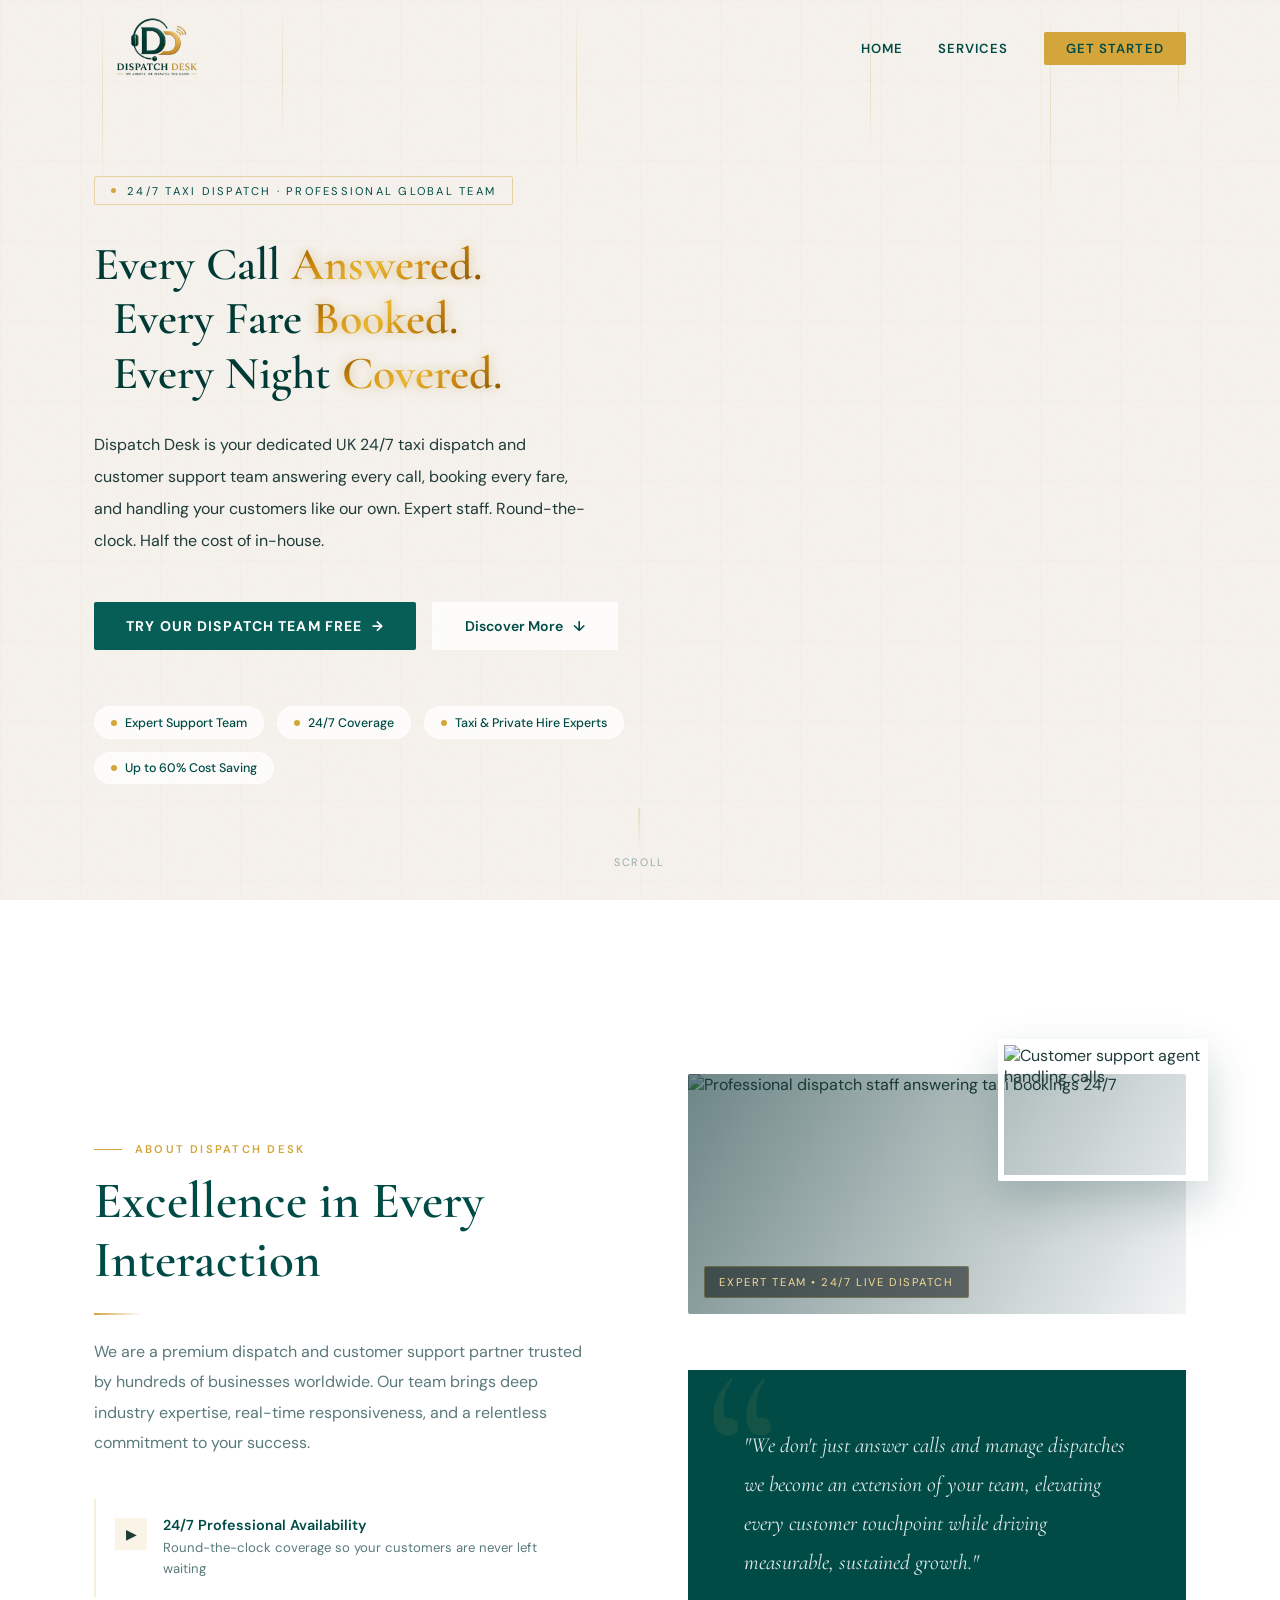
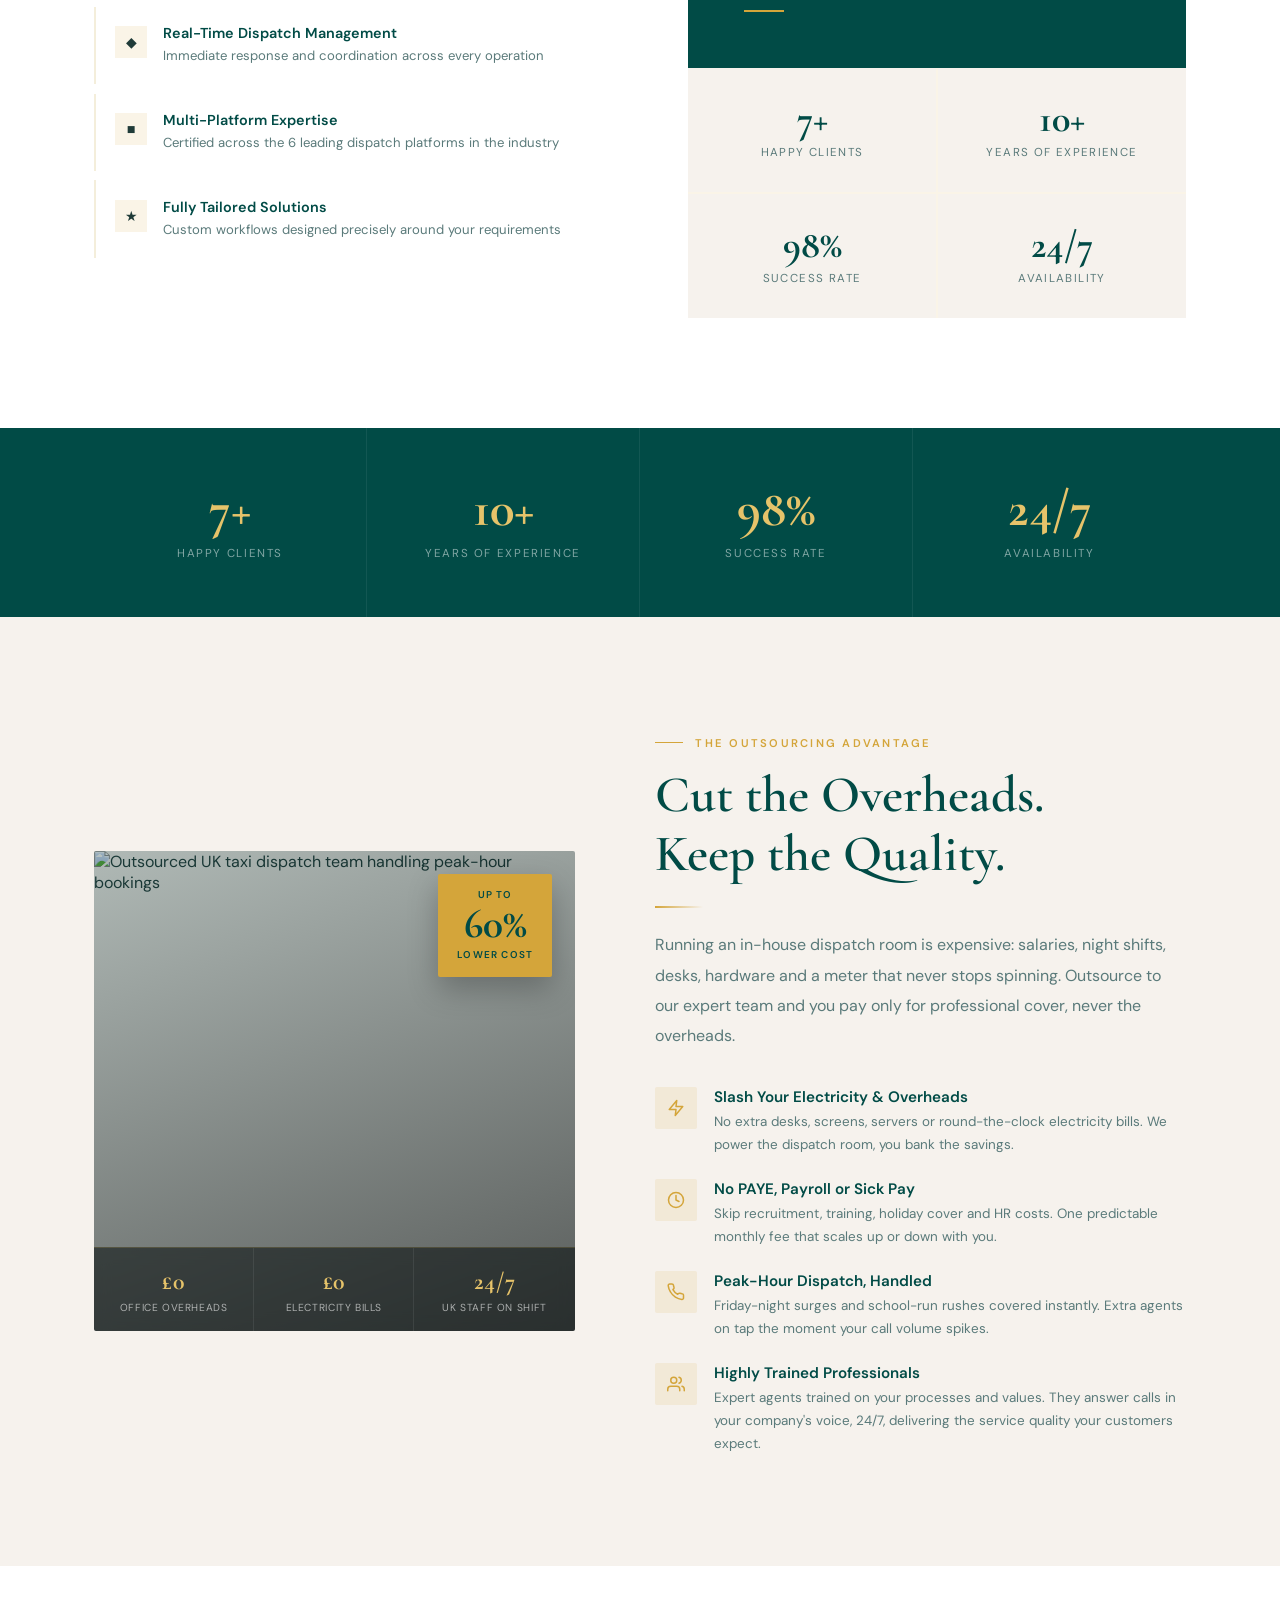
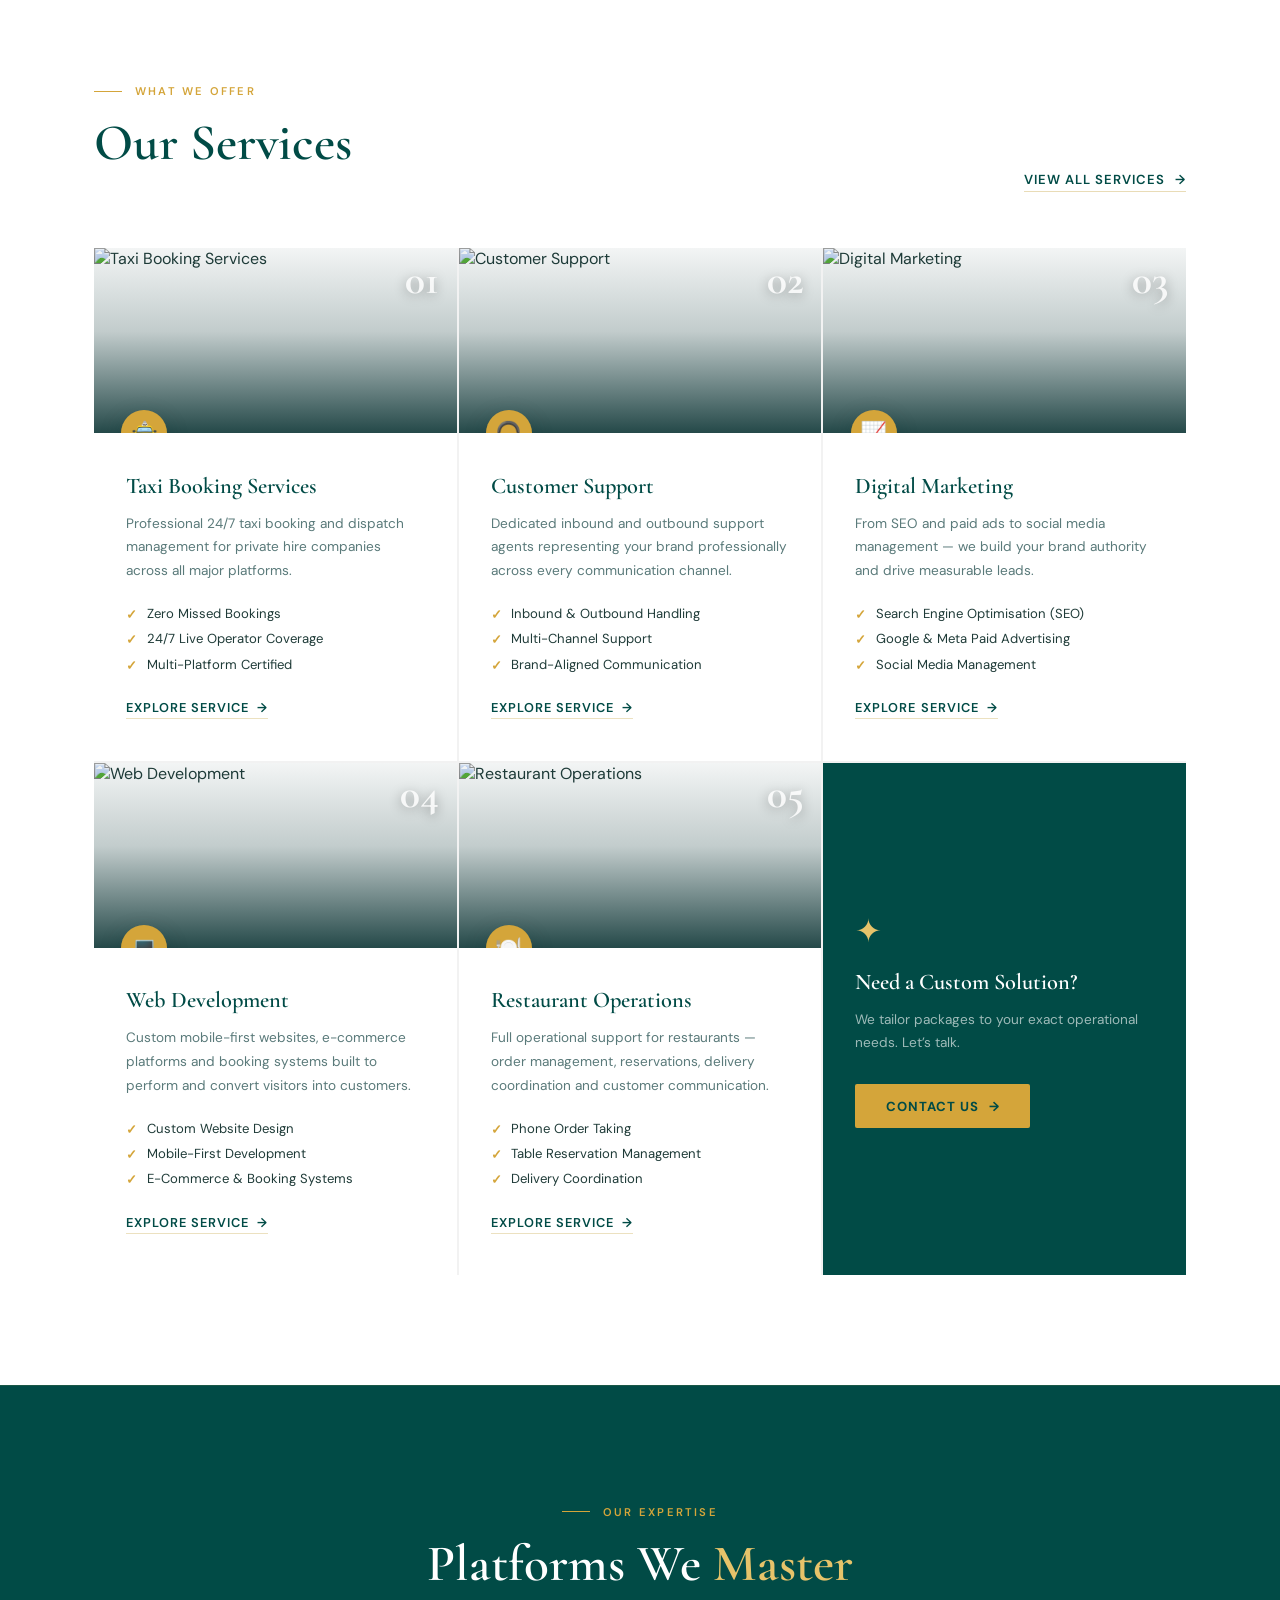
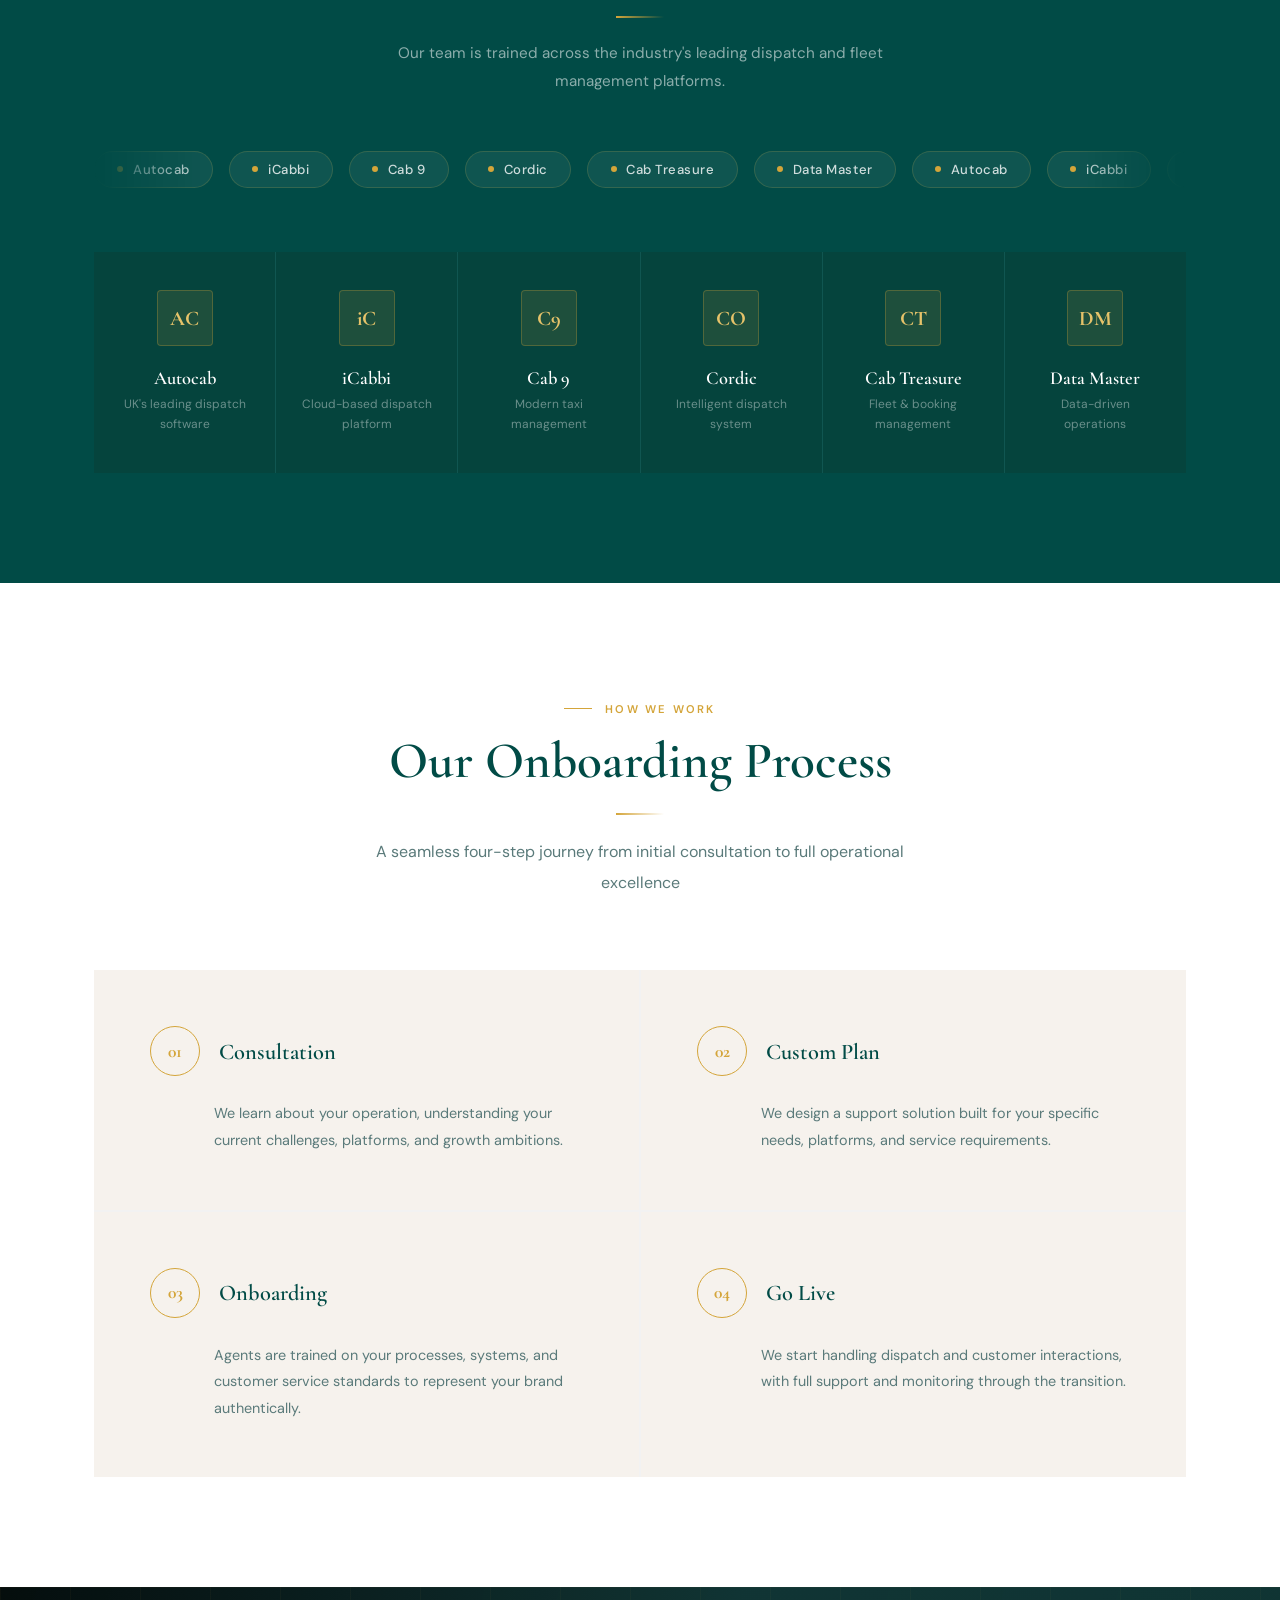
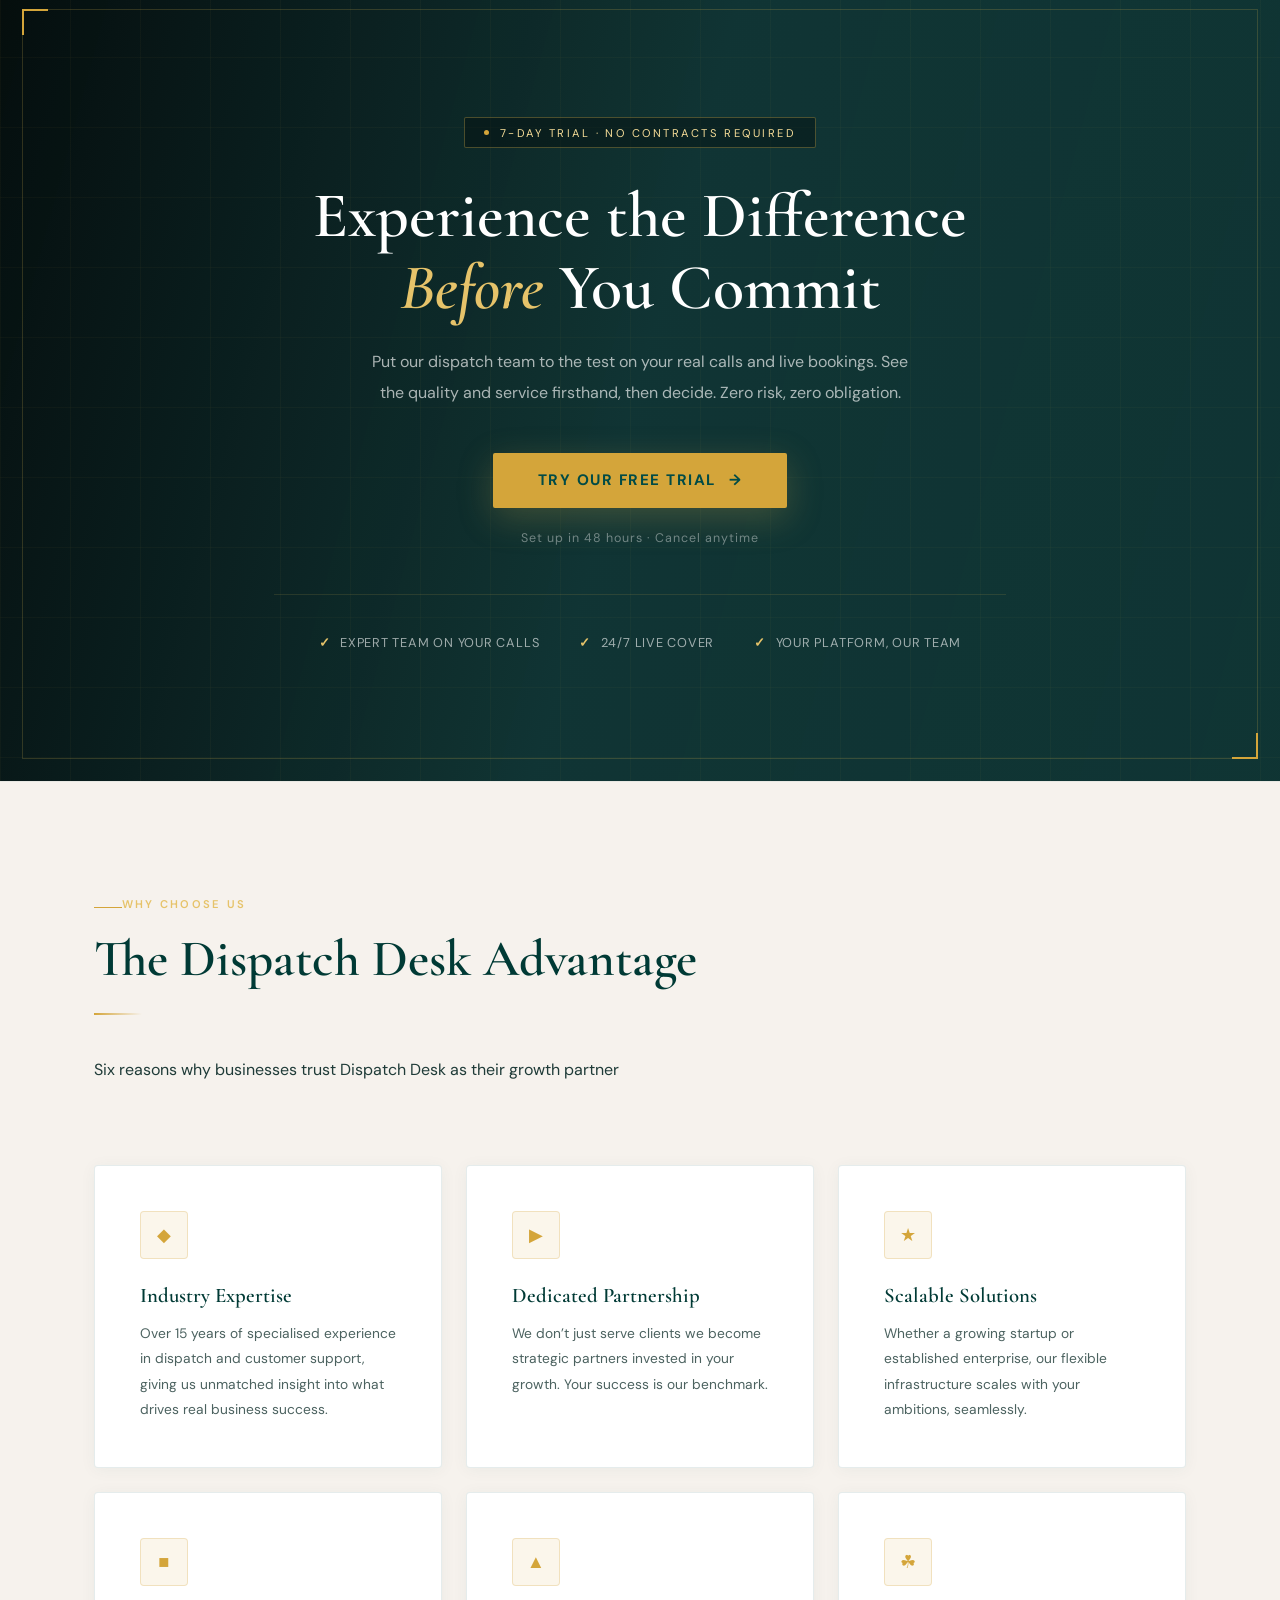
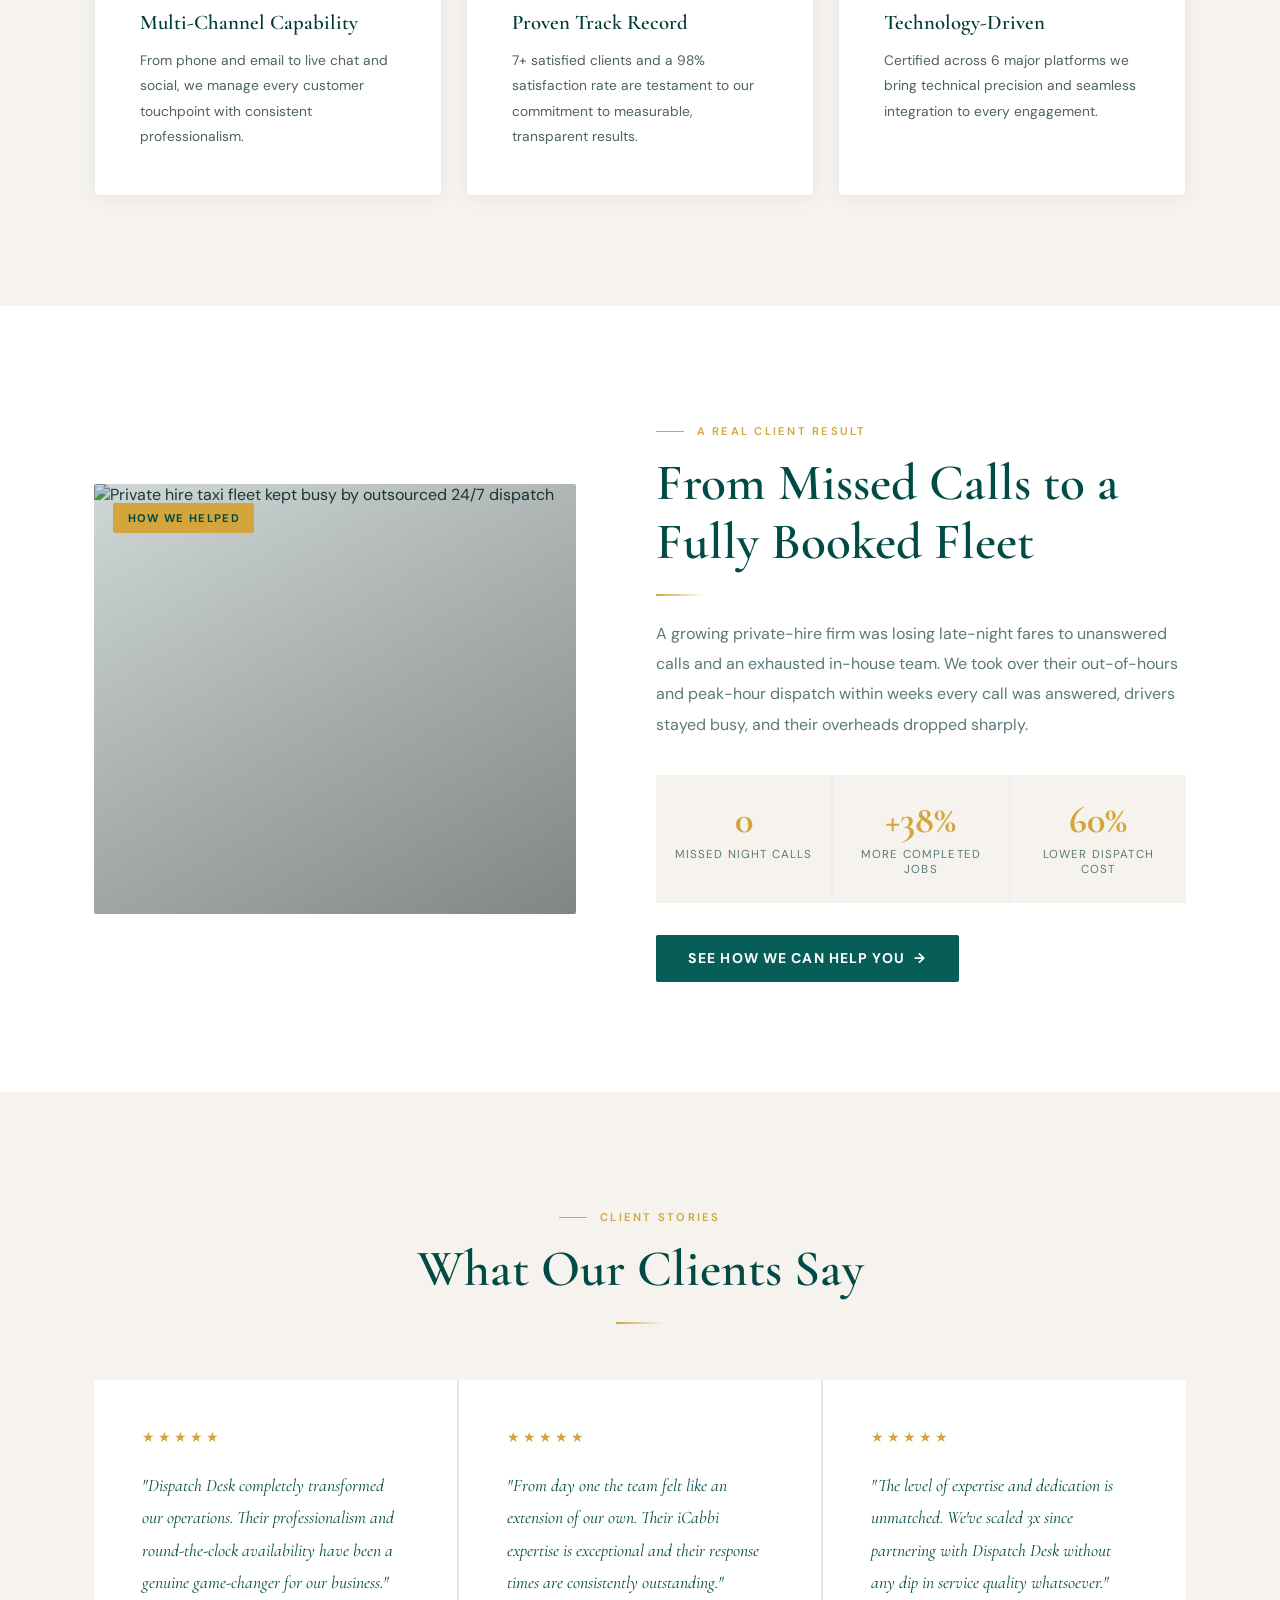
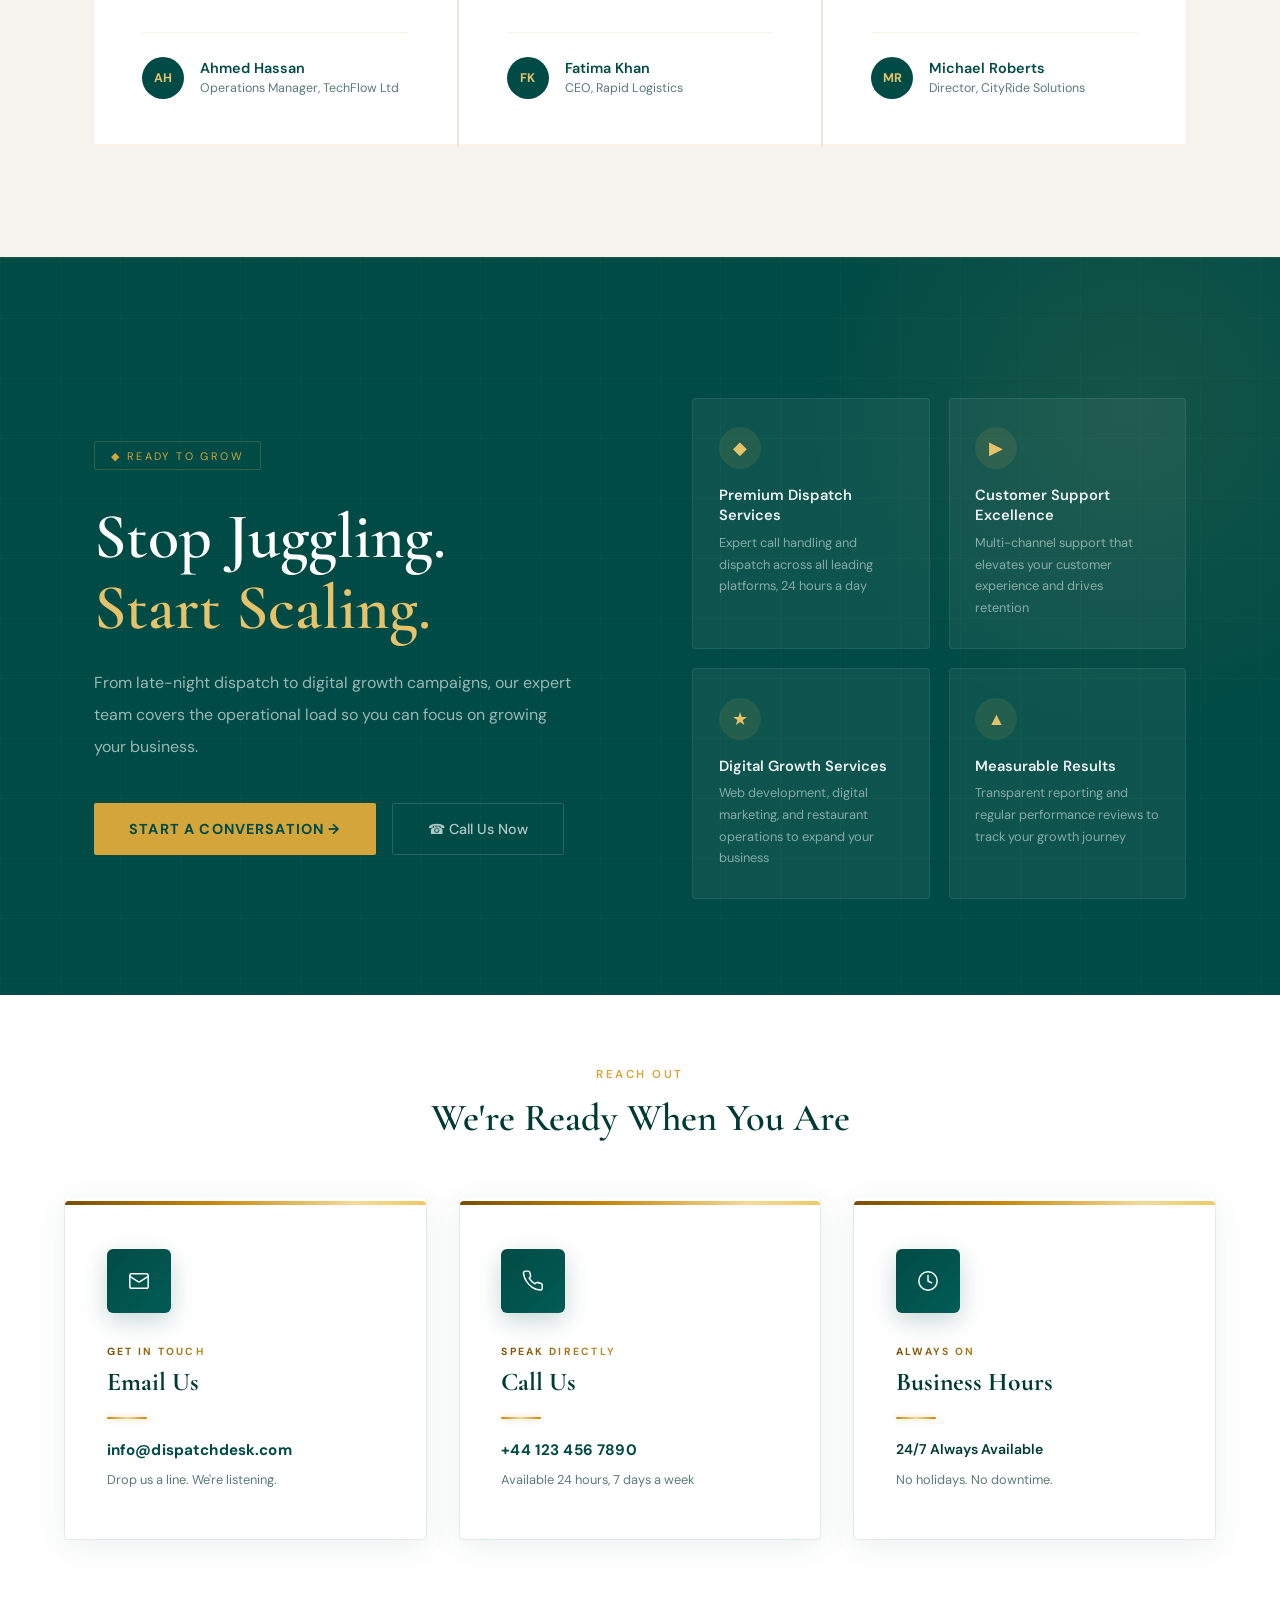
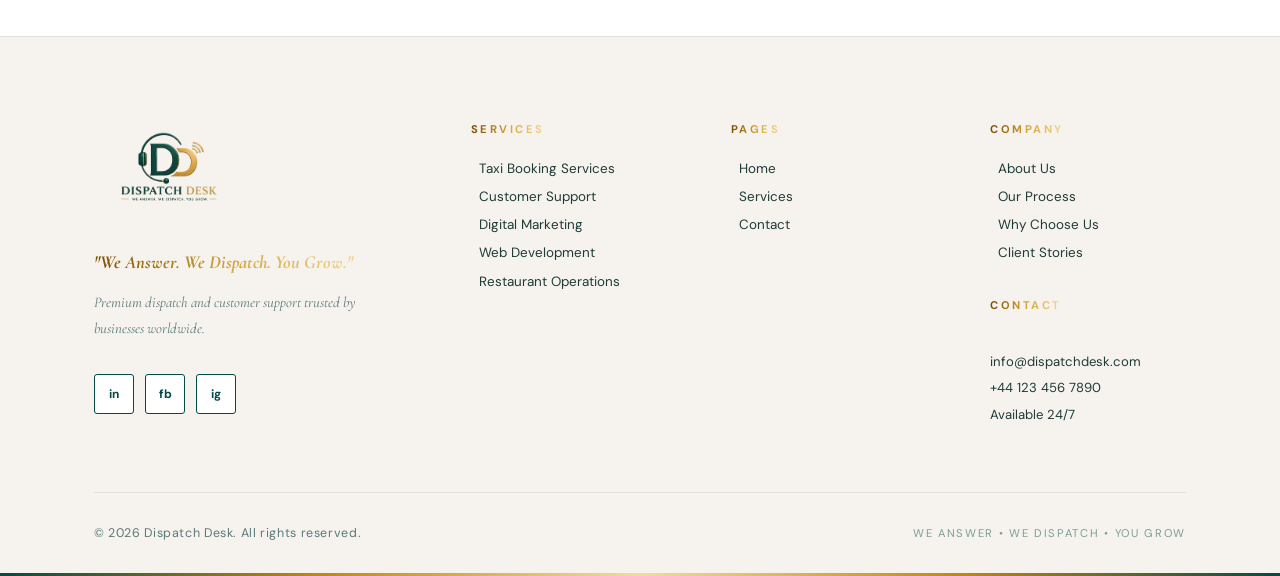
==== commit b7cc09fc: "Add Platforms We Master section after services with teal bg and scrolling pills Co-Authored-By: Clau" ====
--- a/index.html
+++ b/index.html
@@ -373,8 +373,30 @@
 /* NEW COMPONENT RESPONSIVE */
 @media(max-width:1024px){.outsource-grid,.case-wrap{grid-template-columns:1fr;gap:3rem}.outsource-media>img{height:400px}}
 @media(max-width:768px){.cost-compare{grid-template-columns:1fr}.cc-vs{padding:1rem;border-top:1px solid rgba(13,53,53,.08);border-bottom:1px solid rgba(13,53,53,.08)}.case-stats{grid-template-columns:1fr}.case-media img{height:300px}.outsource-media>img{height:320px}}
+/* PLATFORMS */
+.platforms-sec{background:var(--teal);padding:110px 0;position:relative;overflow:hidden;border-top:1px solid rgba(201,168,76,.12)}
+.platforms-header{text-align:center;margin-bottom:3.5rem}
+.platforms-header .tag{border-color:rgba(201,168,76,.3);color:var(--gold)}
+.platforms-header .h2{color:#fff}
+.platforms-header .h2 .accent{color:var(--gold-2)}
+.platforms-lead{text-align:center;color:rgba(255,255,255,.55);font-size:.95rem;max-width:560px;margin:1rem auto 0;line-height:1.8}
+.plat-track-wrap{overflow:hidden;mask-image:linear-gradient(to right,transparent,black 10%,black 90%,transparent);-webkit-mask-image:linear-gradient(to right,transparent,black 10%,black 90%,transparent);margin-bottom:4rem}
+.plat-track{display:flex;gap:1rem;width:max-content;animation:platScroll 22s linear infinite}
+.plat-track:hover{animation-play-state:paused}
+@keyframes platScroll{0%{transform:translateX(0)}100%{transform:translateX(-50%)}}
+.plat-pill{display:inline-flex;align-items:center;gap:.6rem;background:rgba(255,255,255,.06);border:1px solid rgba(201,168,76,.2);color:rgba(255,255,255,.8);padding:.55rem 1.4rem;border-radius:50px;font-size:.82rem;font-weight:500;white-space:nowrap;letter-spacing:.04em}
+.plat-pill::before{content:'';width:6px;height:6px;border-radius:50%;background:var(--gold);flex-shrink:0}
+.plat-grid{display:grid;grid-template-columns:repeat(6,1fr);gap:1px;background:rgba(255,255,255,.06);margin-top:0}
+.plat-card{background:rgba(1,60,53,.7);padding:2.4rem 1.5rem;text-align:center;transition:all .35s;position:relative;overflow:hidden}
+.plat-card::before{content:'';position:absolute;top:0;left:0;right:0;height:2px;background:linear-gradient(90deg,#C9850A,#F4DB97,#C9850A);transform:scaleX(0);transform-origin:left;transition:transform .4s ease}
+.plat-card:hover{background:rgba(255,255,255,.07)}
+.plat-card:hover::before{transform:scaleX(1)}
+.plat-card-logo{width:56px;height:56px;border-radius:4px;background:rgba(212,165,58,.12);border:1px solid rgba(212,165,58,.28);display:flex;align-items:center;justify-content:center;font-family:'Cormorant Garamond',serif;font-size:1.3rem;font-weight:700;color:var(--gold-2);margin:0 auto 1.3rem;transition:all .35s}
+.plat-card:hover .plat-card-logo{background:var(--gold);color:var(--teal);border-color:var(--gold)}
+.plat-card h4{font-family:'Cormorant Garamond',serif;font-size:1.15rem;font-weight:600;color:#fff;margin-bottom:.4rem}
+.plat-card p{font-size:.75rem;color:rgba(255,255,255,.4);line-height:1.65}
 /* RESPONSIVE */
-@media(max-width:1024px){.about-grid,.grow-top,.why-header{grid-template-columns:1fr;gap:3rem}.why-grid,.test-grid{grid-template-columns:repeat(2,1fr)}.footer-top{grid-template-columns:1fr 1fr;gap:3rem}}
+@media(max-width:1024px){.about-grid,.grow-top,.why-header{grid-template-columns:1fr;gap:3rem}.why-grid,.test-grid{grid-template-columns:repeat(2,1fr)}.footer-top{grid-template-columns:1fr 1fr;gap:3rem}.plat-grid{grid-template-columns:repeat(3,1fr)}}
 @media(max-width:768px){.nav-links{display:none}.nav-hamburger{display:flex}.hero-inner{grid-template-columns:1fr;text-align:center;padding-bottom:80px}.hero h1 .line-indent{padding-left:0}.hero-visual{display:none}.hero-desc,.hero-actions,.hero-badges{margin-left:auto;margin-right:auto}.hero-actions{justify-content:center}.hero-badges{justify-content:center}.hero-stats-row{margin-top:1.5rem}.sec{padding:80px 0}.soft-grid{grid-template-columns:repeat(2,1fr)}.proc-grid{grid-template-columns:1fr}.why-grid{grid-template-columns:1fr}.grow-contact-grid{grid-template-columns:1fr}.grow-contact-band{padding:0 4% 4rem}.grow-contact-heading{padding:3rem 0 2rem}.grow-contact-heading h3{font-size:1.8rem}.stats-strip-inner{grid-template-columns:repeat(2,1fr)}.footer-top{grid-template-columns:1fr;gap:2.5rem}.footer-bottom{flex-direction:column;text-align:center}.soft-header{flex-direction:column;align-items:flex-start}.soft-note{text-align:left;max-width:100%}.why-header{grid-template-columns:1fr}.svc-grid{grid-template-columns:1fr!important}.svc-card{grid-column:auto!important}.grow-right{grid-template-columns:1fr}}
 @media(max-width:520px){.hero h1{font-size:2rem}.grow-title{font-size:2.6rem}.soft-grid{grid-template-columns:1fr}.test-grid{grid-template-columns:1fr}.metrics-grid{grid-template-columns:1fr 1fr}.hero-stats-row{flex-direction:column;gap:1px}.stats-strip-inner{grid-template-columns:1fr 1fr}.grow-contact-grid{grid-template-columns:1fr}}
 </style>
@@ -529,6 +551,66 @@
   </div>
 </section>
 
+
+<!-- PLATFORMS -->
+<section class="platforms-sec" id="platforms">
+  <div class="sec-inner">
+    <div class="platforms-header" data-reveal="up">
+      <span class="tag">Our Expertise</span>
+      <h2 class="h2">Platforms We <span class="accent">Master</span></h2>
+      <div class="divider divider-center"></div>
+      <p class="platforms-lead">Our team is trained across the industry's leading dispatch and fleet management platforms.</p>
+    </div>
+    <div class="plat-track-wrap">
+      <div class="plat-track">
+        <div class="plat-pill">Autocab</div>
+        <div class="plat-pill">iCabbi</div>
+        <div class="plat-pill">Cab 9</div>
+        <div class="plat-pill">Cordic</div>
+        <div class="plat-pill">Cab Treasure</div>
+        <div class="plat-pill">Data Master</div>
+        <div class="plat-pill">Autocab</div>
+        <div class="plat-pill">iCabbi</div>
+        <div class="plat-pill">Cab 9</div>
+        <div class="plat-pill">Cordic</div>
+        <div class="plat-pill">Cab Treasure</div>
+        <div class="plat-pill">Data Master</div>
+      </div>
+    </div>
+    <div class="plat-grid" data-reveal="up">
+      <div class="plat-card">
+        <div class="plat-card-logo">AC</div>
+        <h4>Autocab</h4>
+        <p>UK's leading dispatch software</p>
+      </div>
+      <div class="plat-card">
+        <div class="plat-card-logo">iC</div>
+        <h4>iCabbi</h4>
+        <p>Cloud-based dispatch platform</p>
+      </div>
+      <div class="plat-card">
+        <div class="plat-card-logo">C9</div>
+        <h4>Cab 9</h4>
+        <p>Modern taxi management</p>
+      </div>
+      <div class="plat-card">
+        <div class="plat-card-logo">CO</div>
+        <h4>Cordic</h4>
+        <p>Intelligent dispatch system</p>
+      </div>
+      <div class="plat-card">
+        <div class="plat-card-logo">CT</div>
+        <h4>Cab Treasure</h4>
+        <p>Fleet & booking management</p>
+      </div>
+      <div class="plat-card">
+        <div class="plat-card-logo">DM</div>
+        <h4>Data Master</h4>
+        <p>Data-driven operations</p>
+      </div>
+    </div>
+  </div>
+</section>
 
 <!-- PROCESS -->
 <section class="sec proc-sec" id="process">
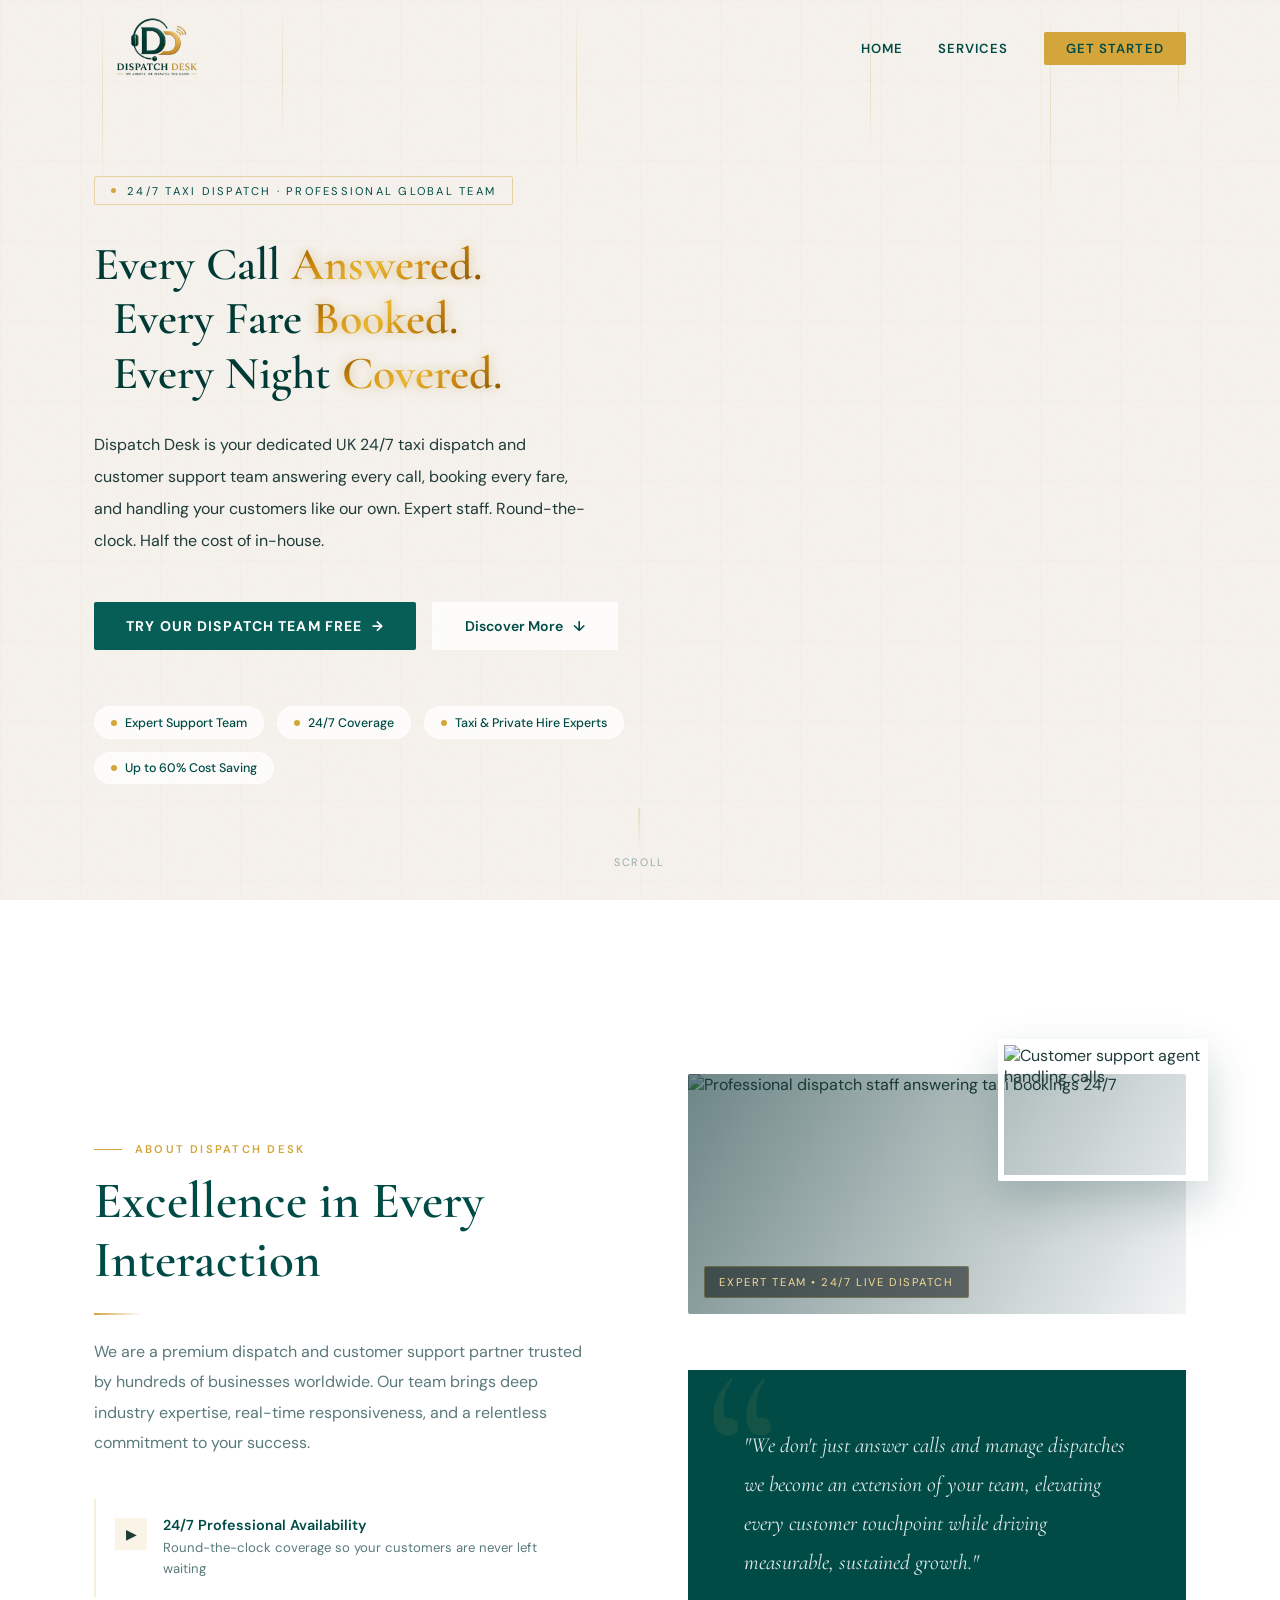
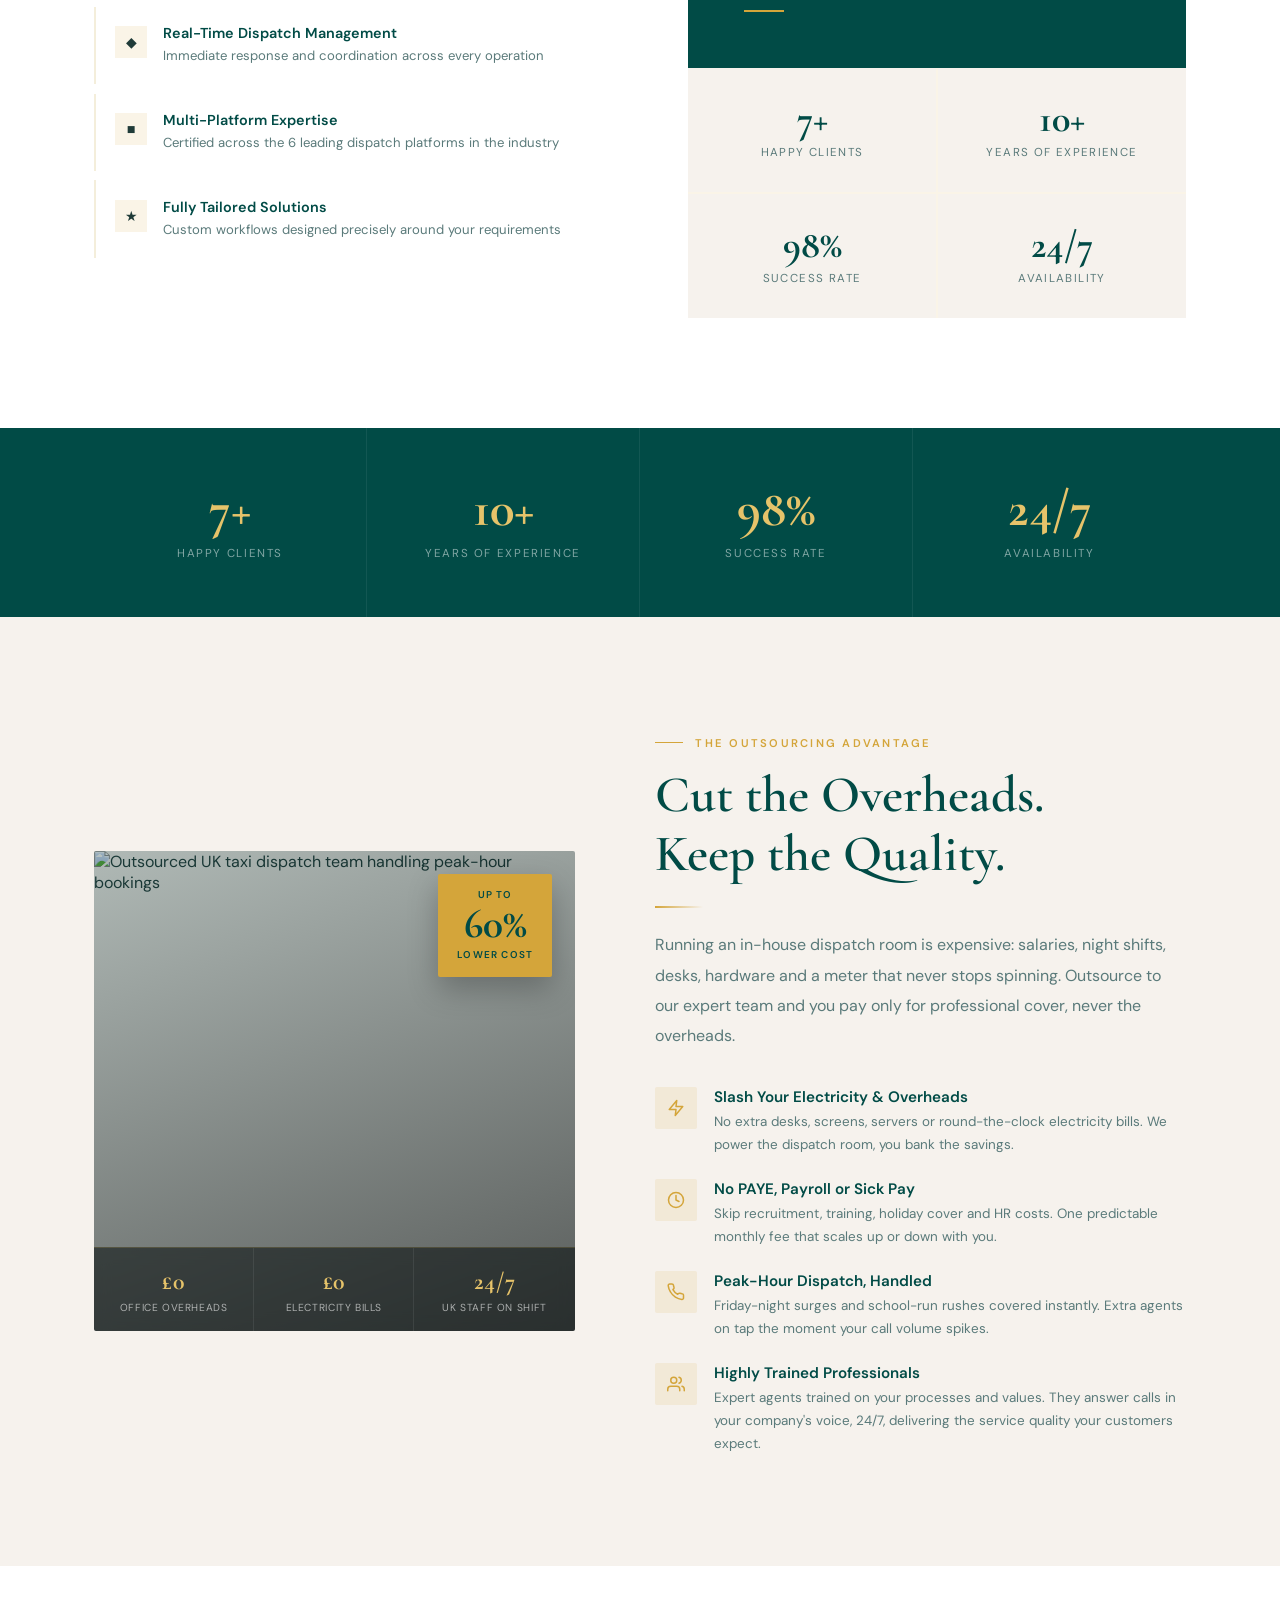
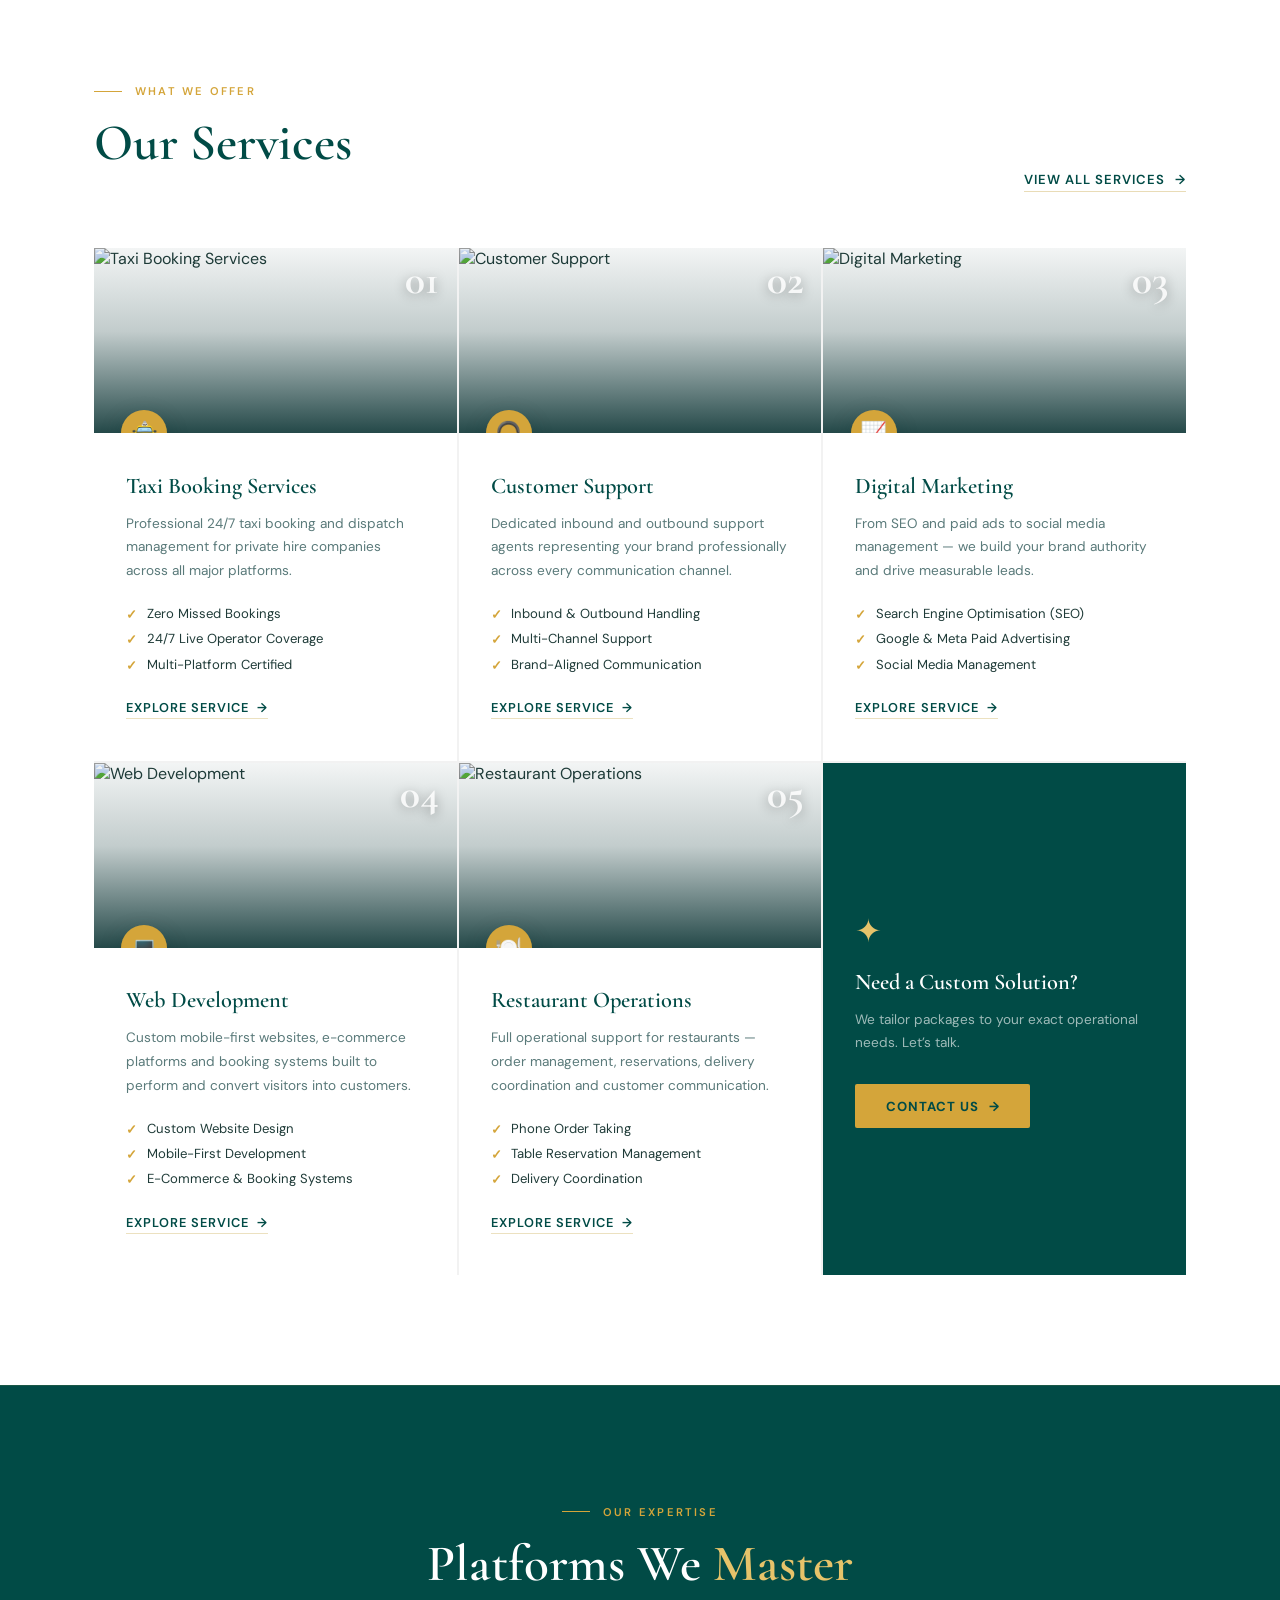
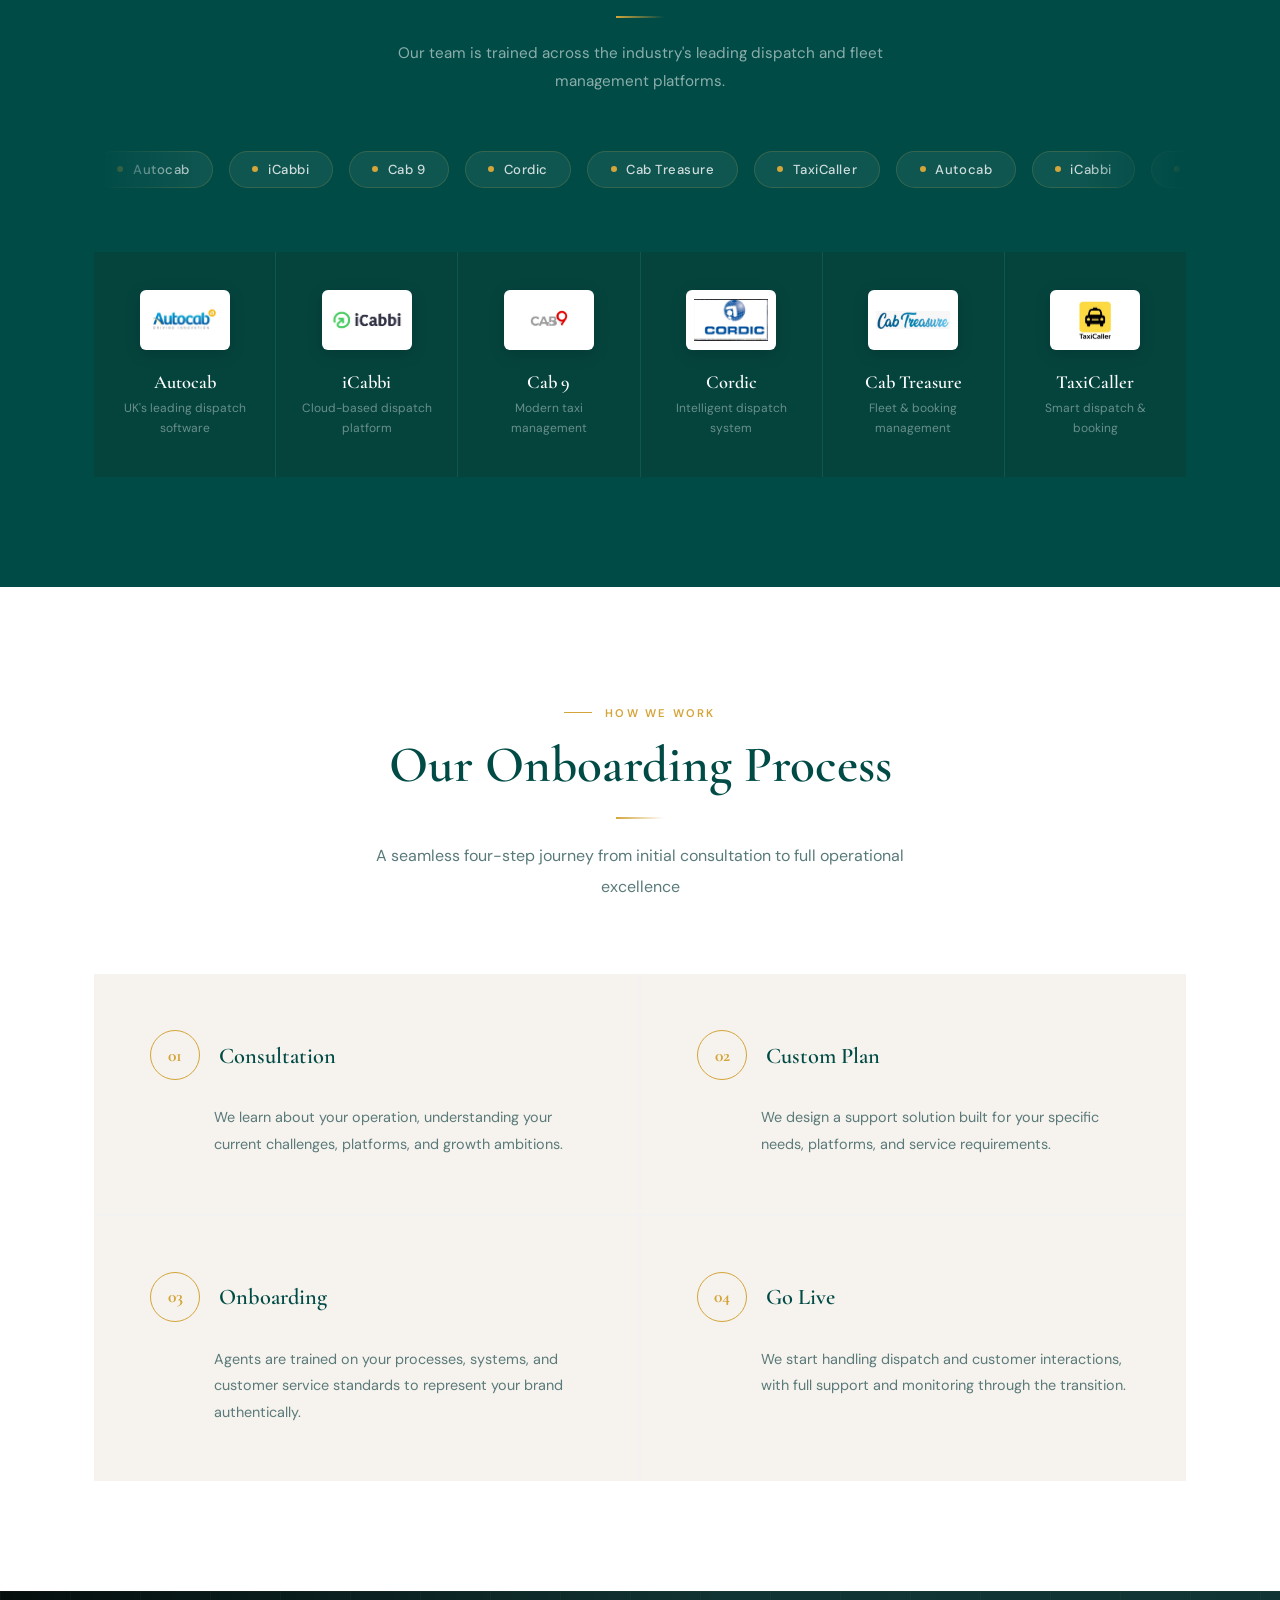
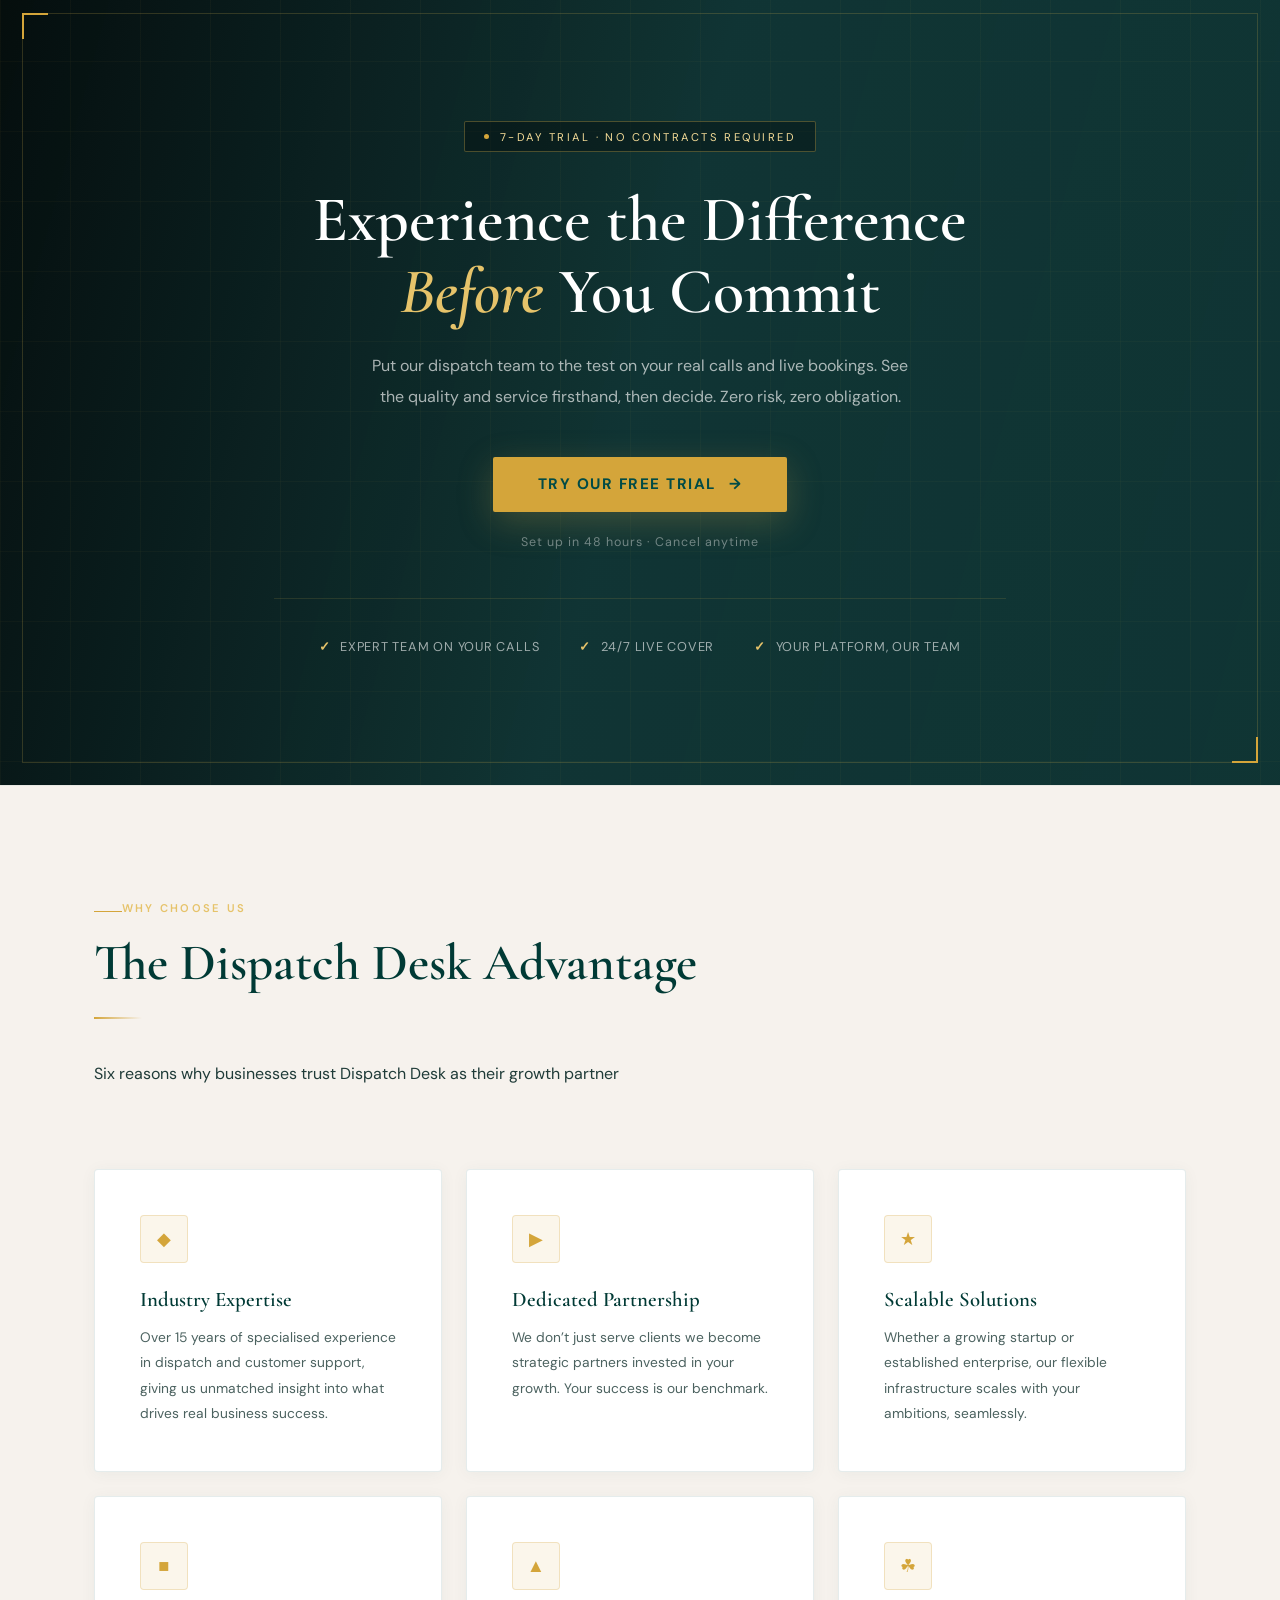
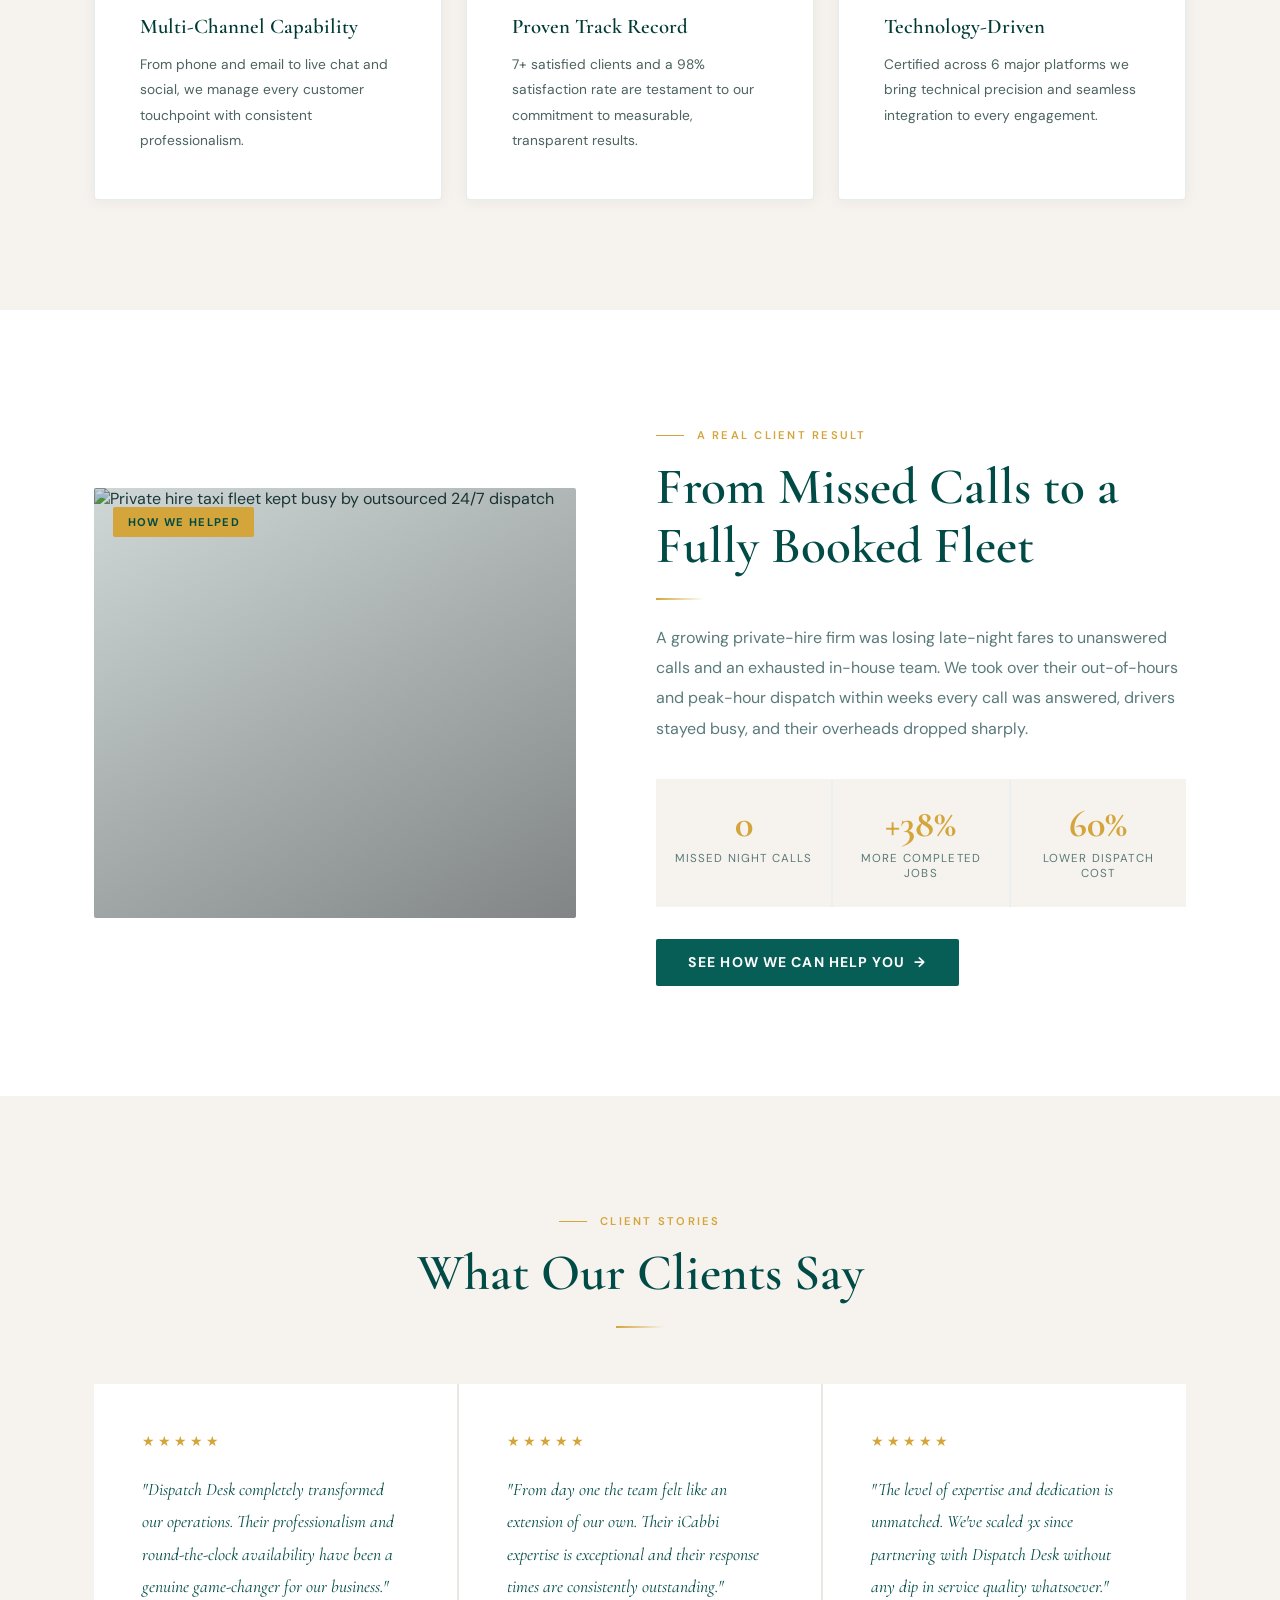
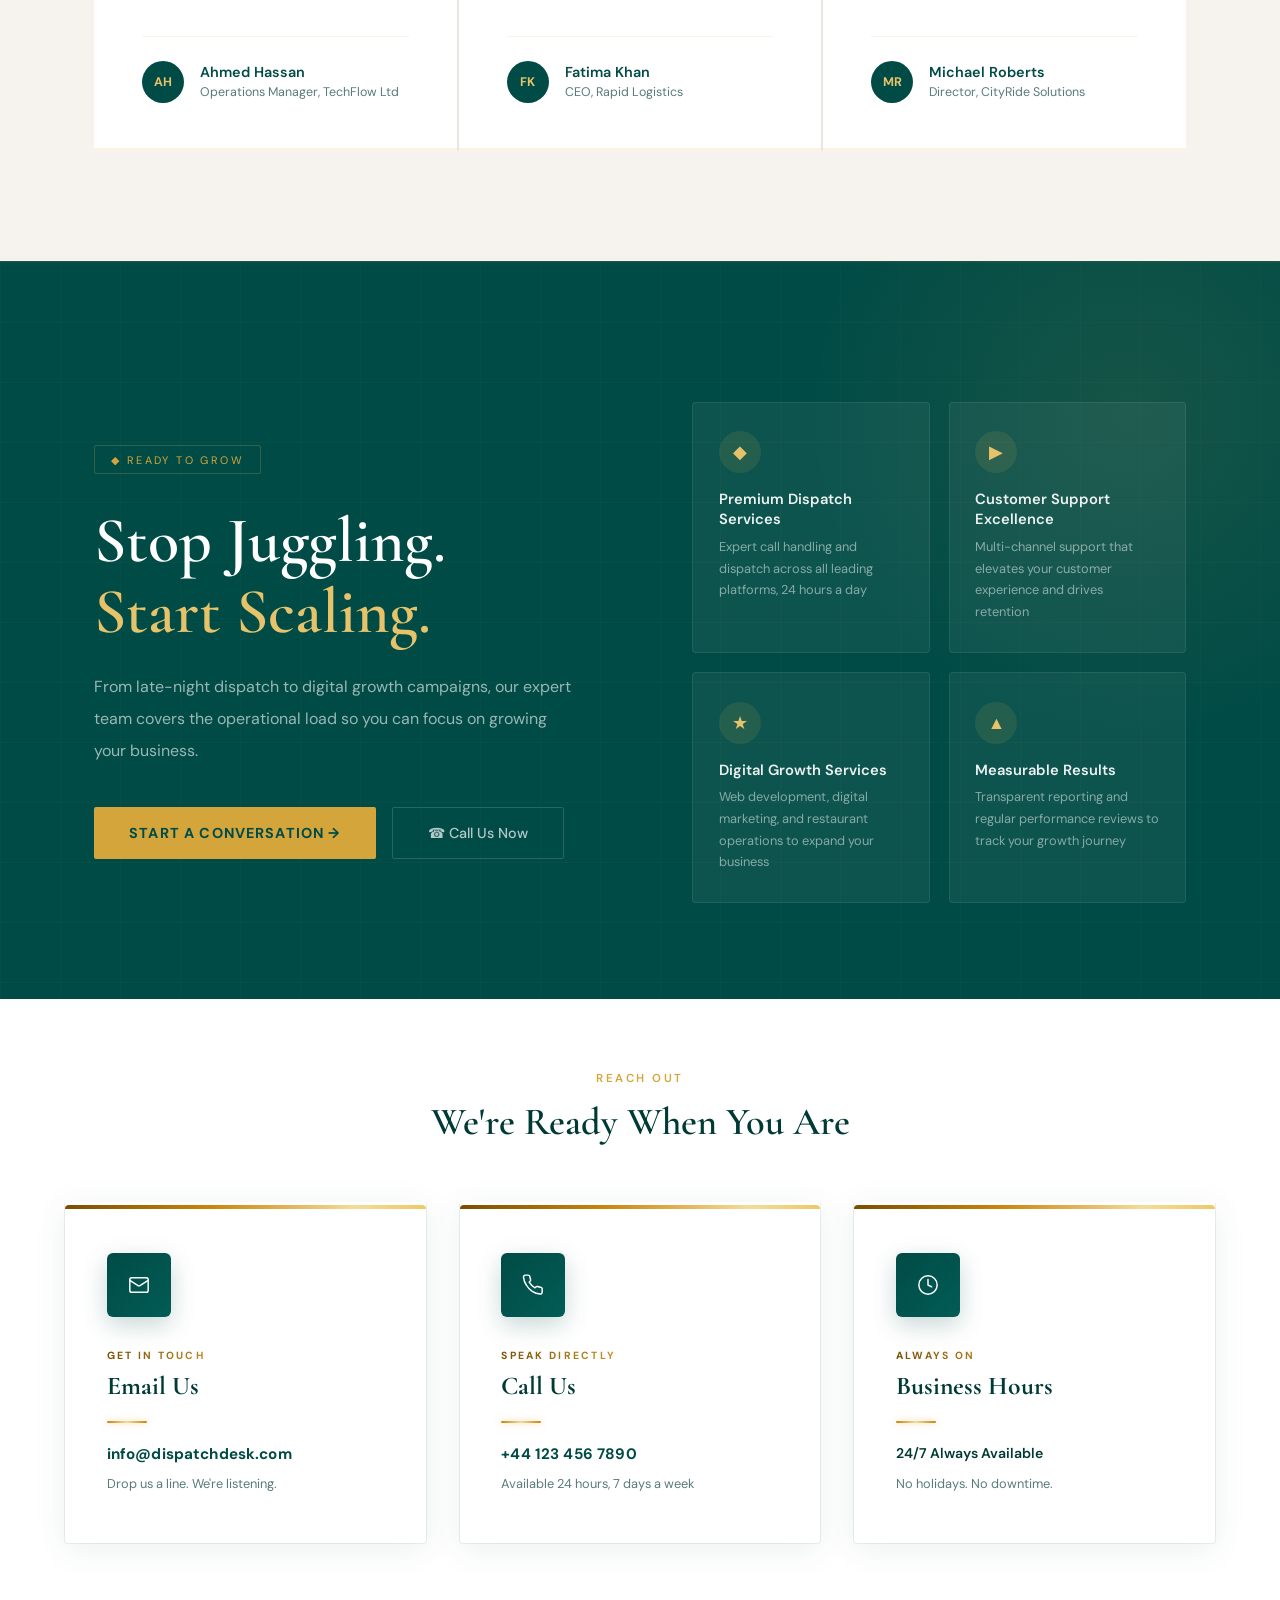
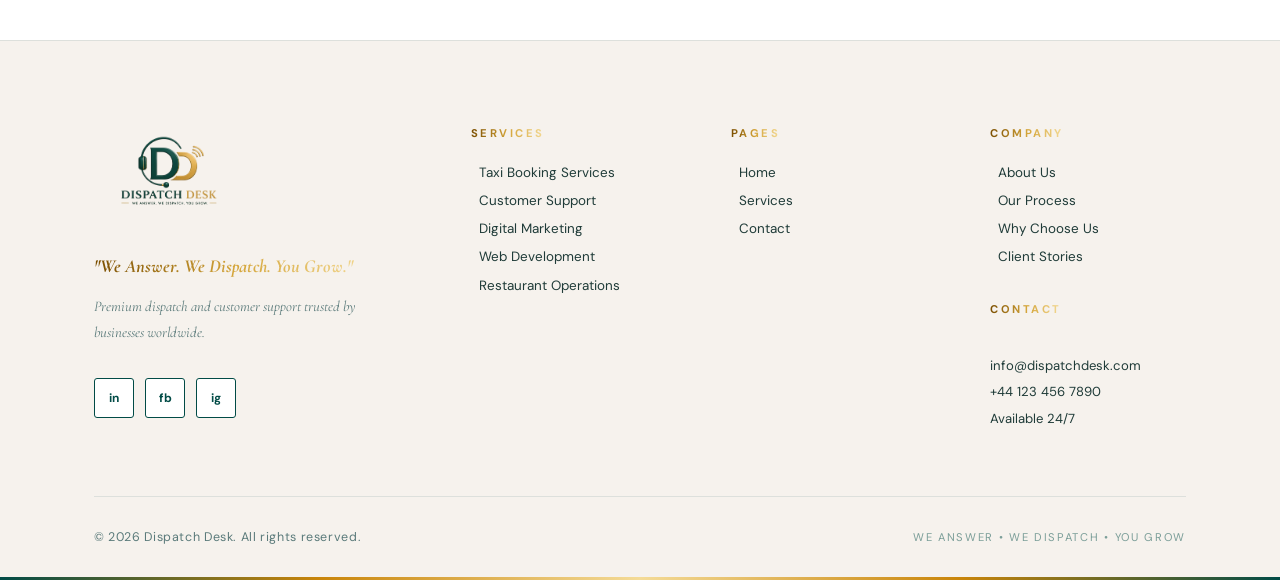
==== commit 4e7b152c: "Add real software logos to Platforms We Master section Co-Authored-By: Claude Sonnet 4.6 <noreply@an" ====
--- a/index.html
+++ b/index.html
@@ -391,8 +391,9 @@
 .plat-card::before{content:'';position:absolute;top:0;left:0;right:0;height:2px;background:linear-gradient(90deg,#C9850A,#F4DB97,#C9850A);transform:scaleX(0);transform-origin:left;transition:transform .4s ease}
 .plat-card:hover{background:rgba(255,255,255,.07)}
 .plat-card:hover::before{transform:scaleX(1)}
-.plat-card-logo{width:56px;height:56px;border-radius:4px;background:rgba(212,165,58,.12);border:1px solid rgba(212,165,58,.28);display:flex;align-items:center;justify-content:center;font-family:'Cormorant Garamond',serif;font-size:1.3rem;font-weight:700;color:var(--gold-2);margin:0 auto 1.3rem;transition:all .35s}
-.plat-card:hover .plat-card-logo{background:var(--gold);color:var(--teal);border-color:var(--gold)}
+.plat-card-logo{width:90px;height:60px;border-radius:6px;background:#fff;display:flex;align-items:center;justify-content:center;margin:0 auto 1.3rem;padding:8px;transition:all .35s;box-shadow:0 4px 16px rgba(0,0,0,.15)}
+.plat-card-logo img{width:100%;height:100%;object-fit:contain;display:block}
+.plat-card:hover .plat-card-logo{box-shadow:0 6px 24px rgba(212,165,58,.35);transform:translateY(-2px)}
 .plat-card h4{font-family:'Cormorant Garamond',serif;font-size:1.15rem;font-weight:600;color:#fff;margin-bottom:.4rem}
 .plat-card p{font-size:.75rem;color:rgba(255,255,255,.4);line-height:1.65}
 /* RESPONSIVE */
@@ -568,45 +569,45 @@
         <div class="plat-pill">Cab 9</div>
         <div class="plat-pill">Cordic</div>
         <div class="plat-pill">Cab Treasure</div>
-        <div class="plat-pill">Data Master</div>
+        <div class="plat-pill">TaxiCaller</div>
         <div class="plat-pill">Autocab</div>
         <div class="plat-pill">iCabbi</div>
         <div class="plat-pill">Cab 9</div>
         <div class="plat-pill">Cordic</div>
         <div class="plat-pill">Cab Treasure</div>
-        <div class="plat-pill">Data Master</div>
+        <div class="plat-pill">TaxiCaller</div>
       </div>
     </div>
     <div class="plat-grid" data-reveal="up">
       <div class="plat-card">
-        <div class="plat-card-logo">AC</div>
+        <div class="plat-card-logo"><img src="assets/images/softwares/Autocab.jpeg" alt="Autocab" loading="lazy"></div>
         <h4>Autocab</h4>
         <p>UK's leading dispatch software</p>
       </div>
       <div class="plat-card">
-        <div class="plat-card-logo">iC</div>
+        <div class="plat-card-logo"><img src="assets/images/softwares/iCabbi.jpeg" alt="iCabbi" loading="lazy"></div>
         <h4>iCabbi</h4>
         <p>Cloud-based dispatch platform</p>
       </div>
       <div class="plat-card">
-        <div class="plat-card-logo">C9</div>
+        <div class="plat-card-logo"><img src="assets/images/softwares/CAB9.jpeg" alt="Cab 9" loading="lazy"></div>
         <h4>Cab 9</h4>
         <p>Modern taxi management</p>
       </div>
       <div class="plat-card">
-        <div class="plat-card-logo">CO</div>
+        <div class="plat-card-logo"><img src="assets/images/softwares/Cordic.jpeg" alt="Cordic" loading="lazy"></div>
         <h4>Cordic</h4>
         <p>Intelligent dispatch system</p>
       </div>
       <div class="plat-card">
-        <div class="plat-card-logo">CT</div>
+        <div class="plat-card-logo"><img src="assets/images/softwares/CabTreasure.jpeg" alt="Cab Treasure" loading="lazy"></div>
         <h4>Cab Treasure</h4>
         <p>Fleet & booking management</p>
       </div>
       <div class="plat-card">
-        <div class="plat-card-logo">DM</div>
-        <h4>Data Master</h4>
-        <p>Data-driven operations</p>
+        <div class="plat-card-logo"><img src="assets/images/softwares/TaxiCaller.jpeg" alt="TaxiCaller" loading="lazy"></div>
+        <h4>TaxiCaller</h4>
+        <p>Smart dispatch & booking</p>
       </div>
     </div>
   </div>
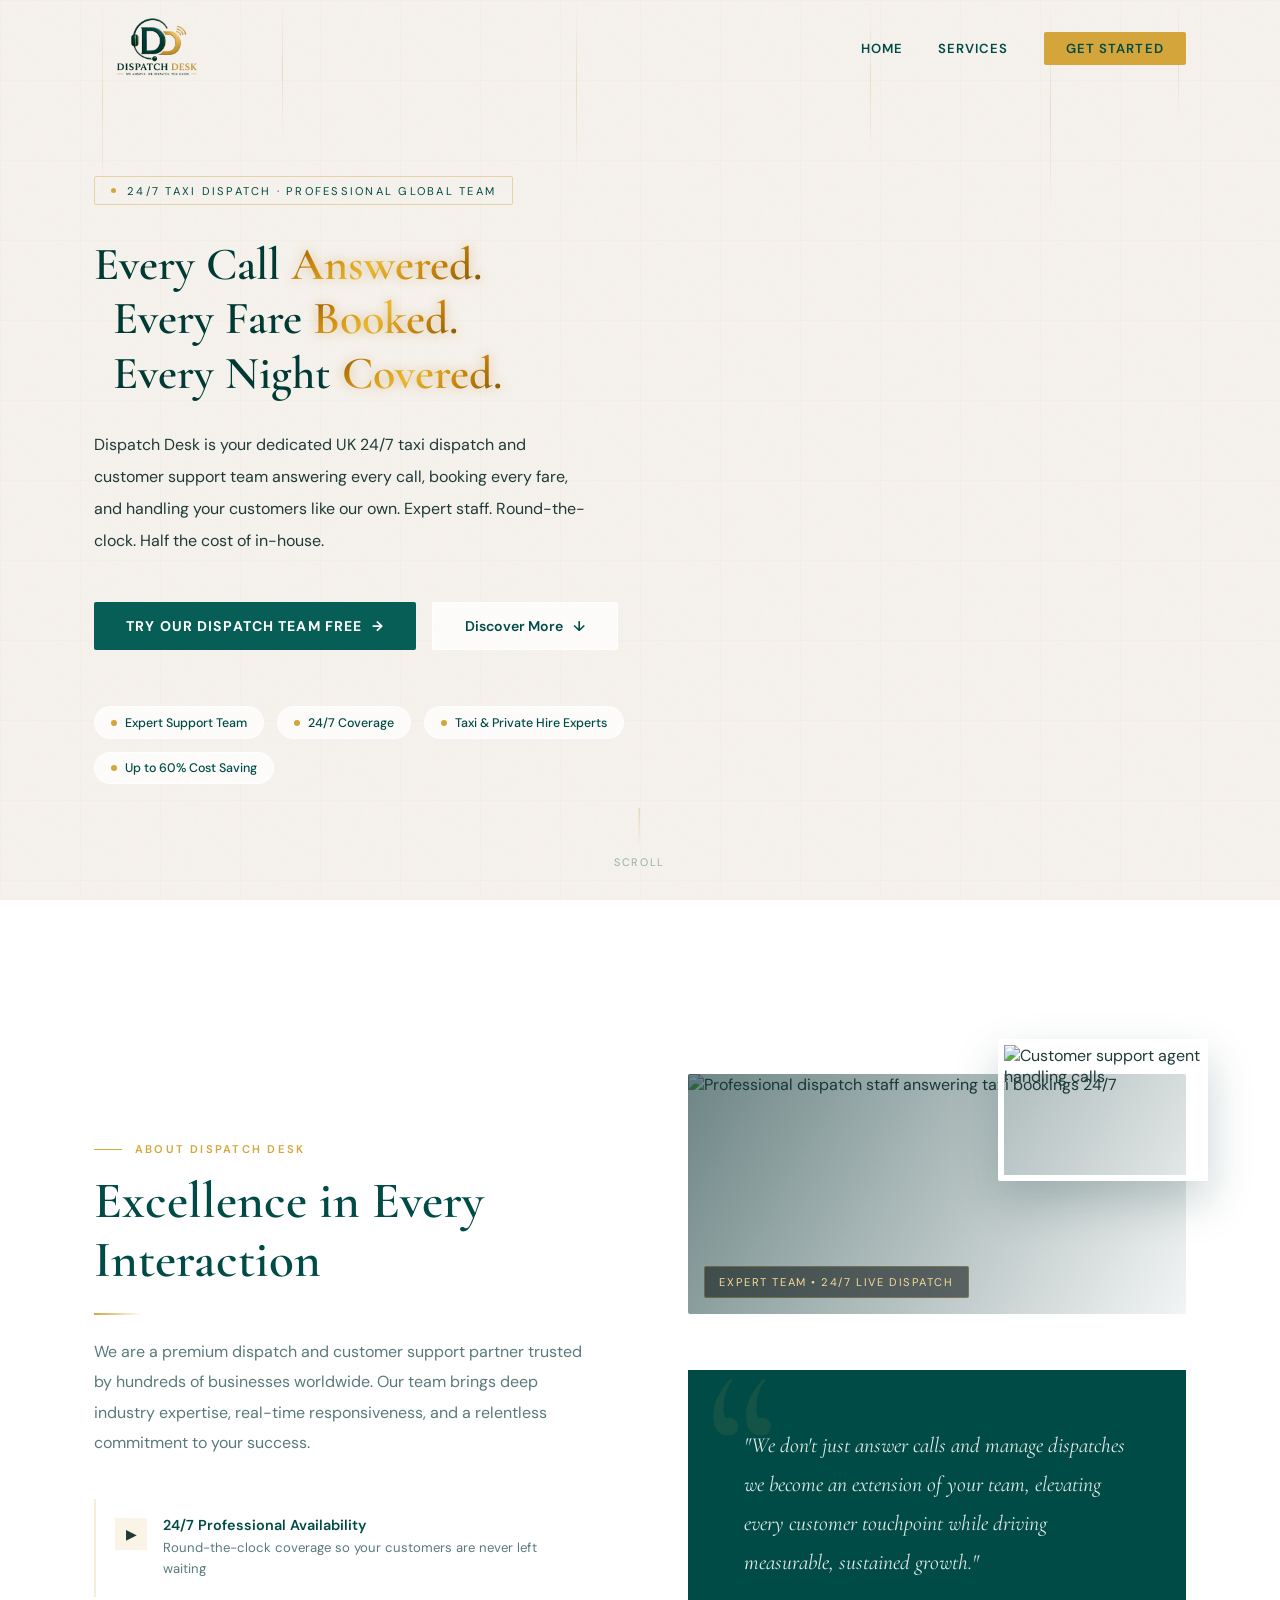
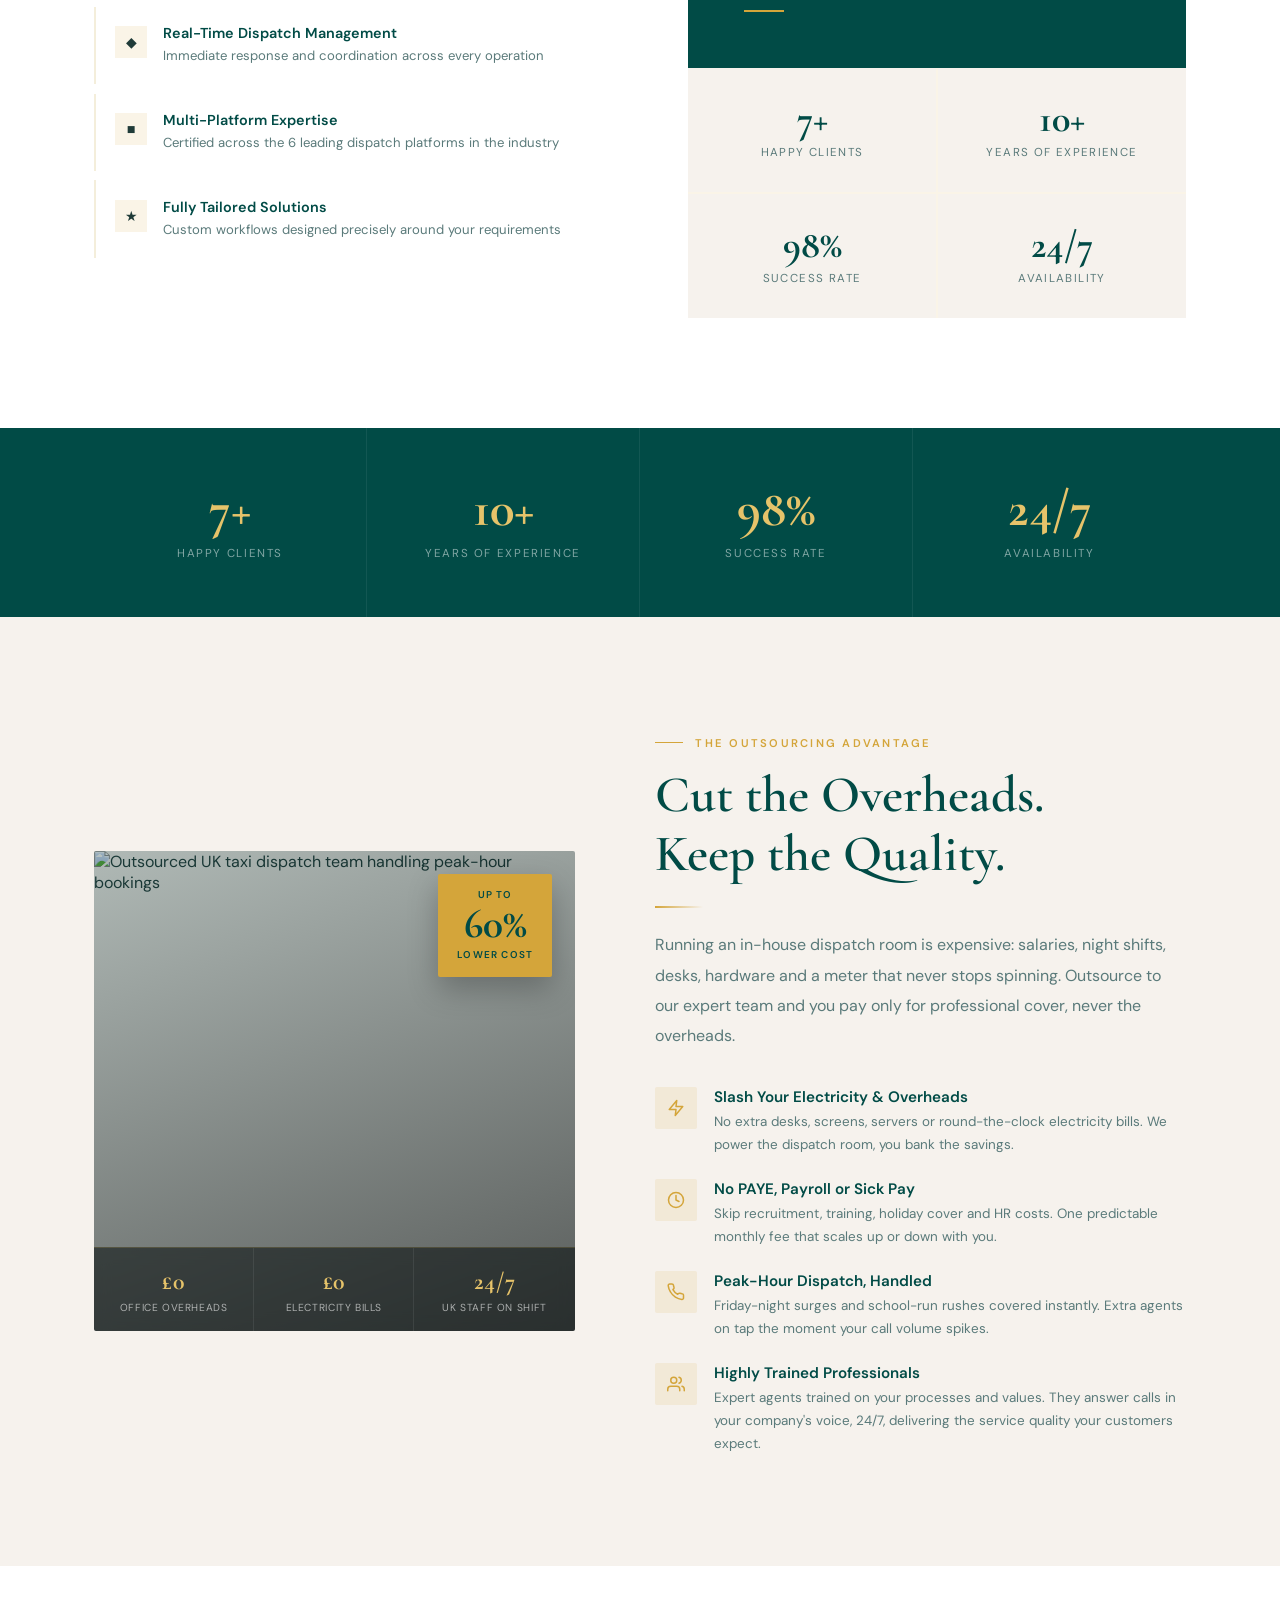
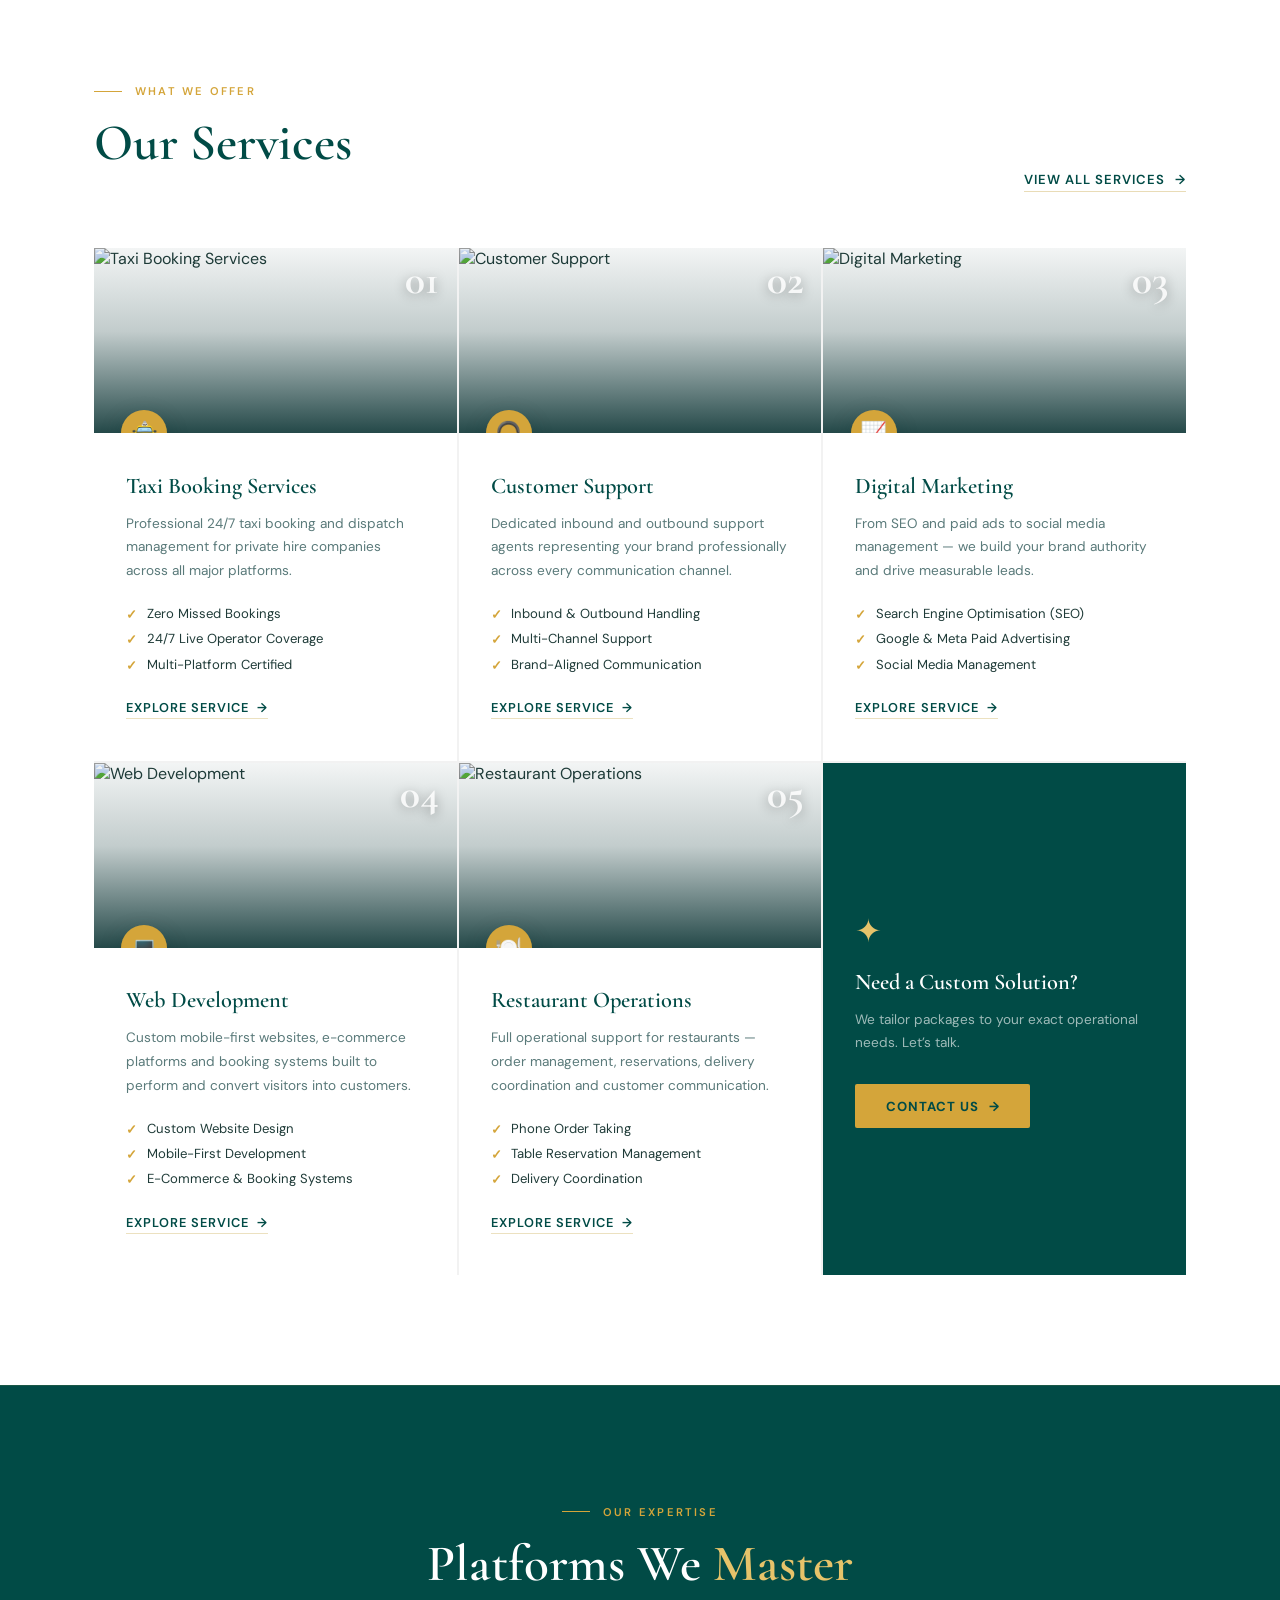
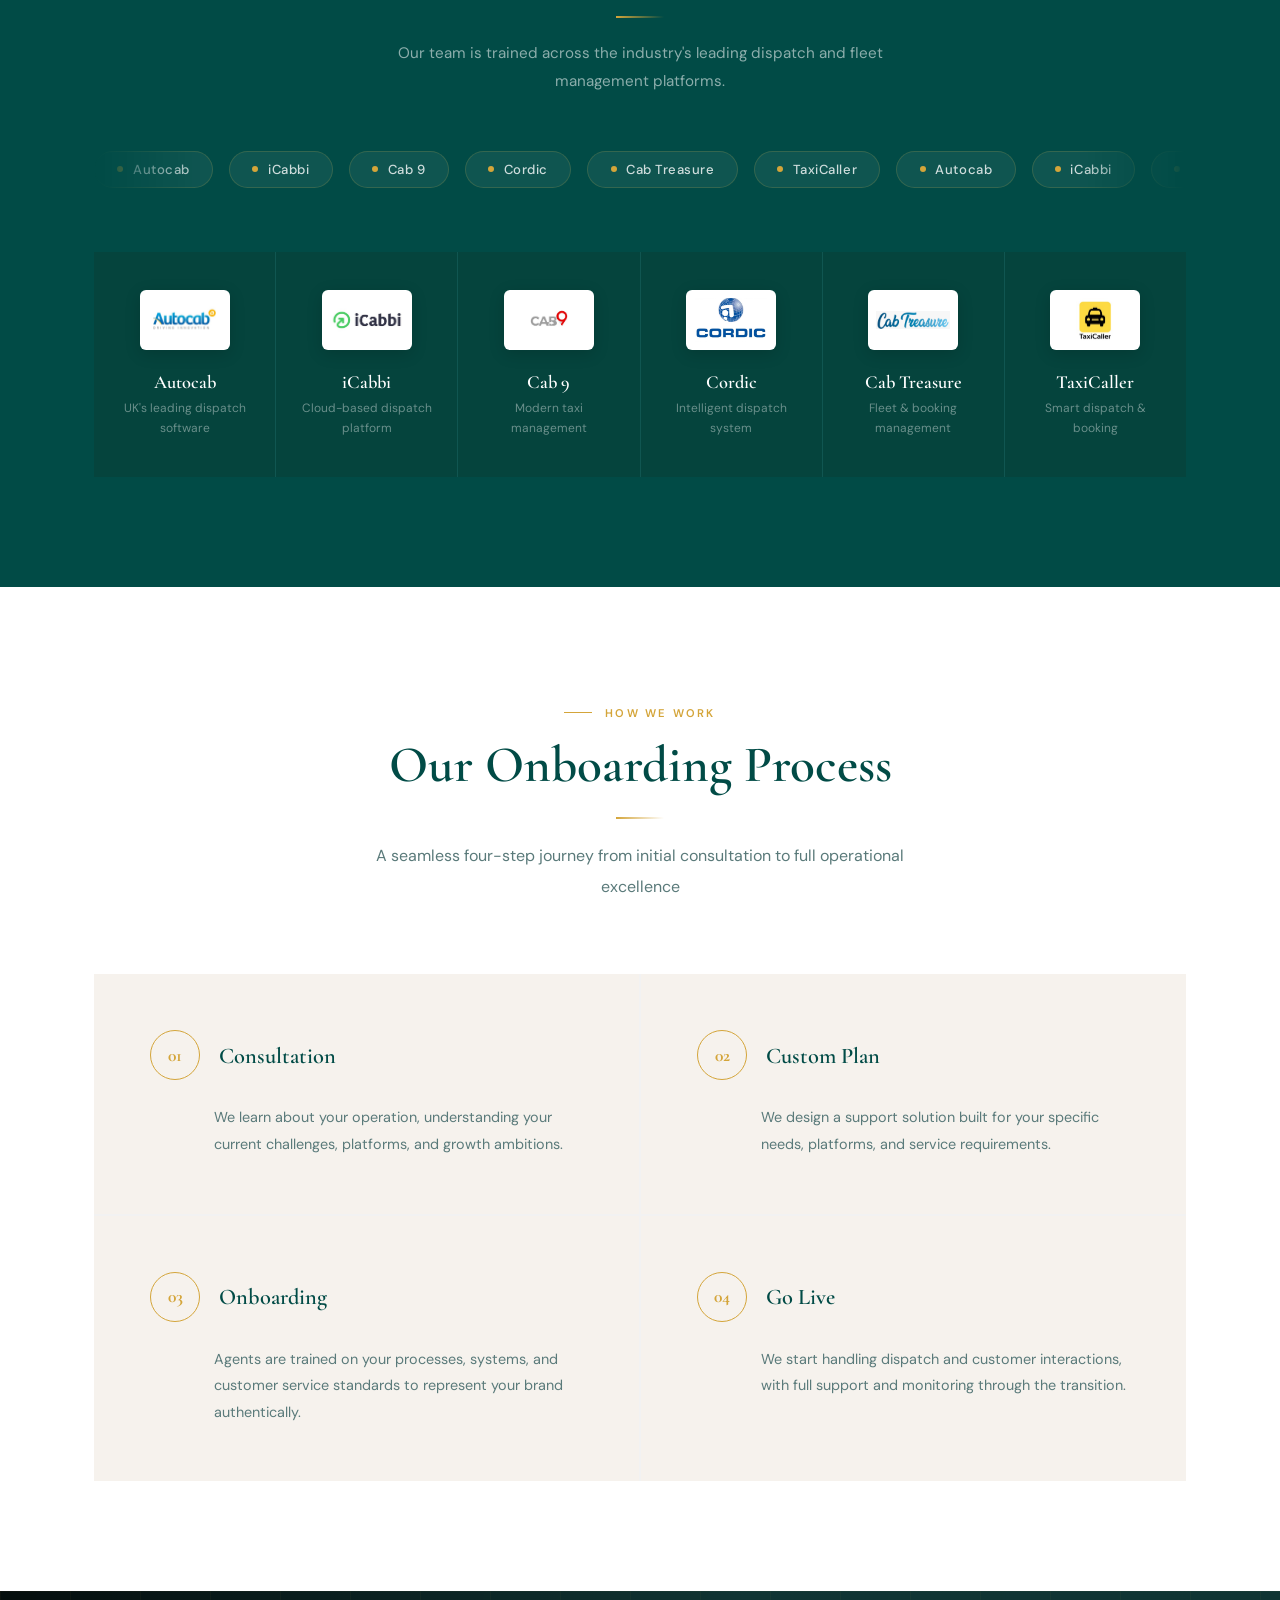
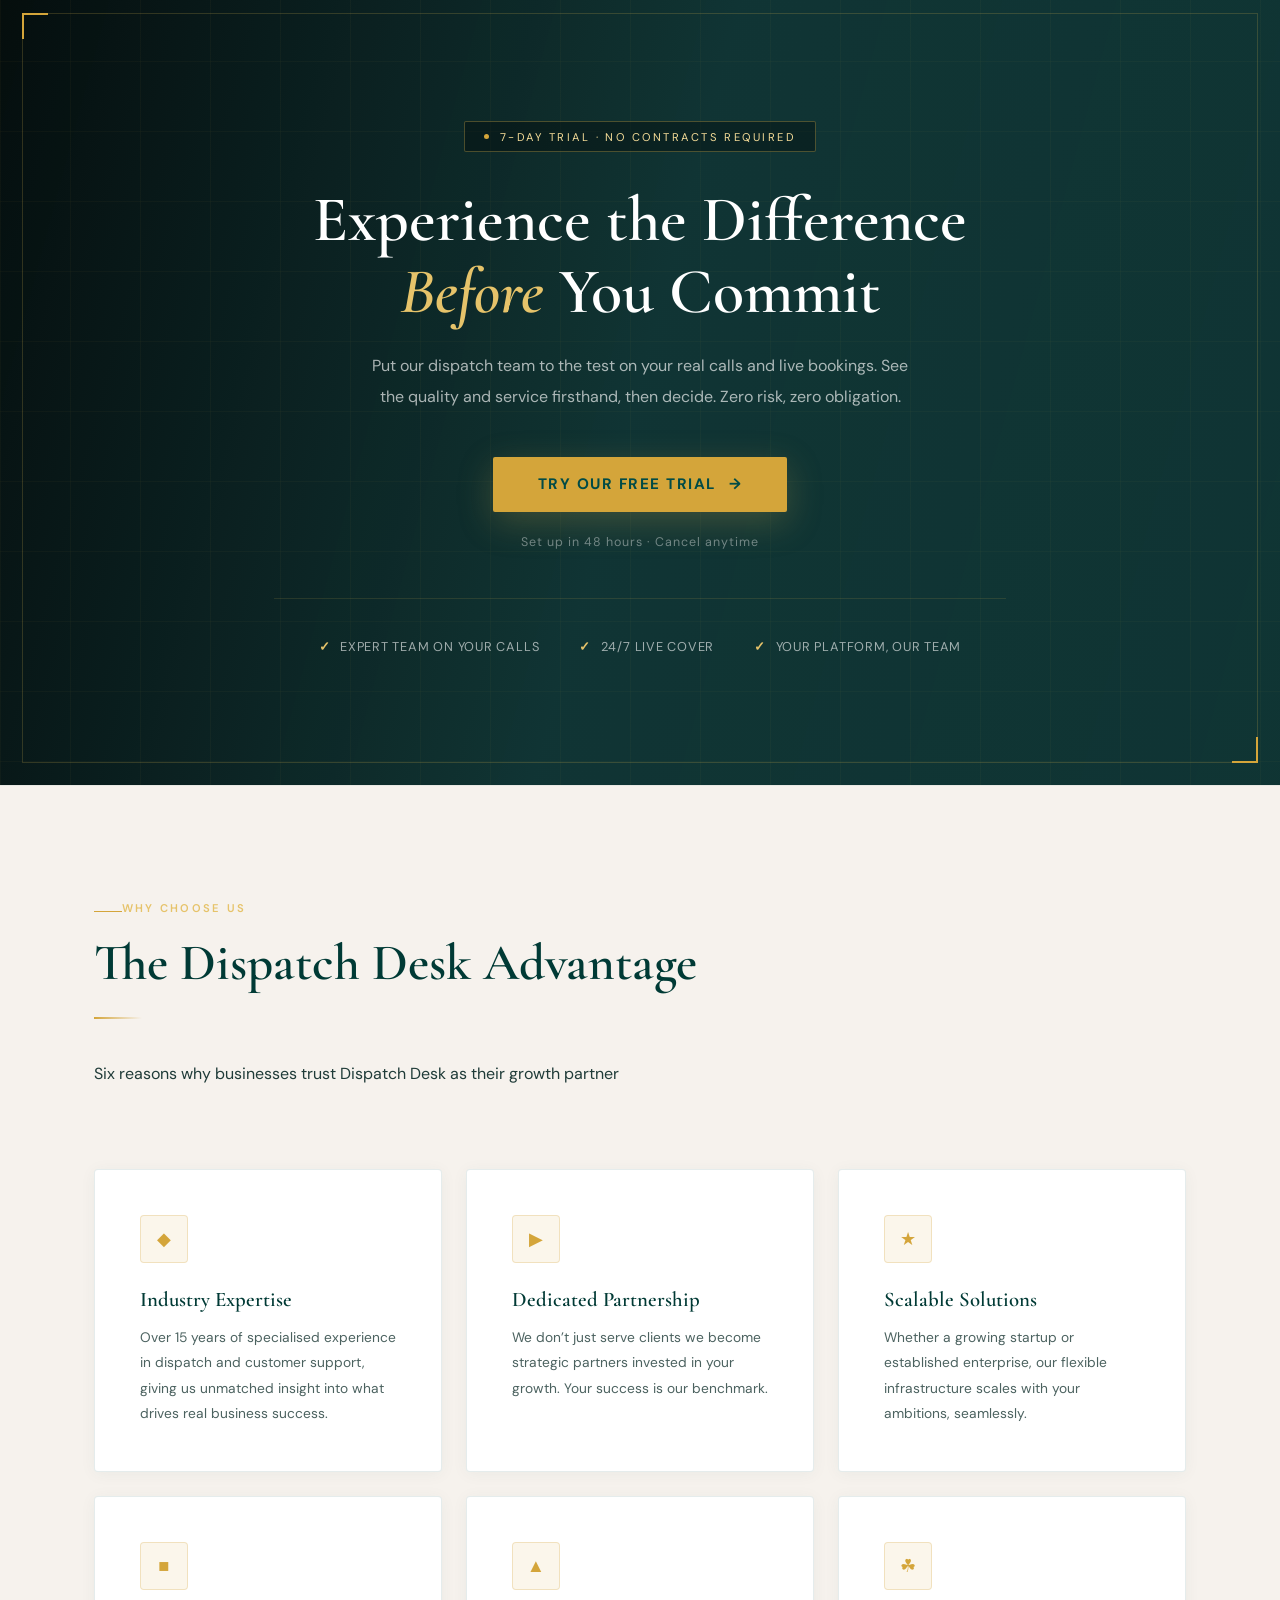
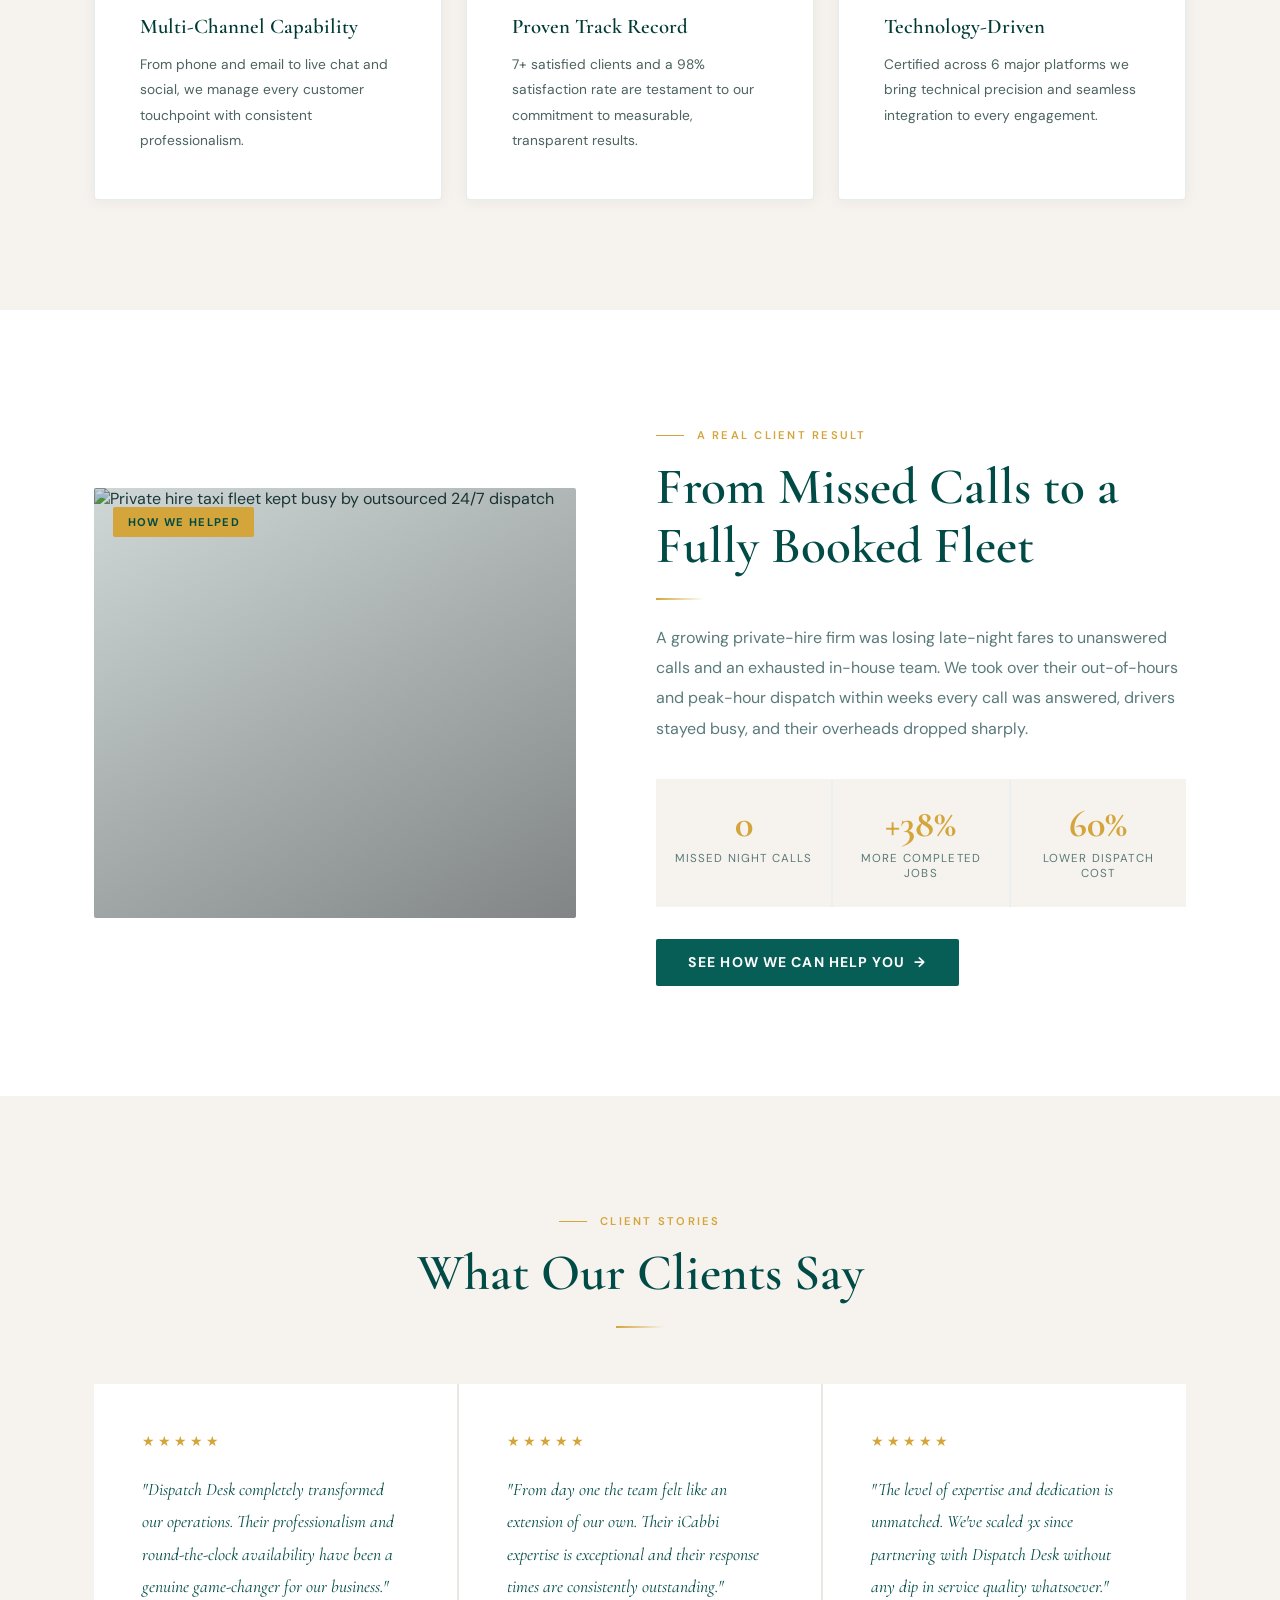
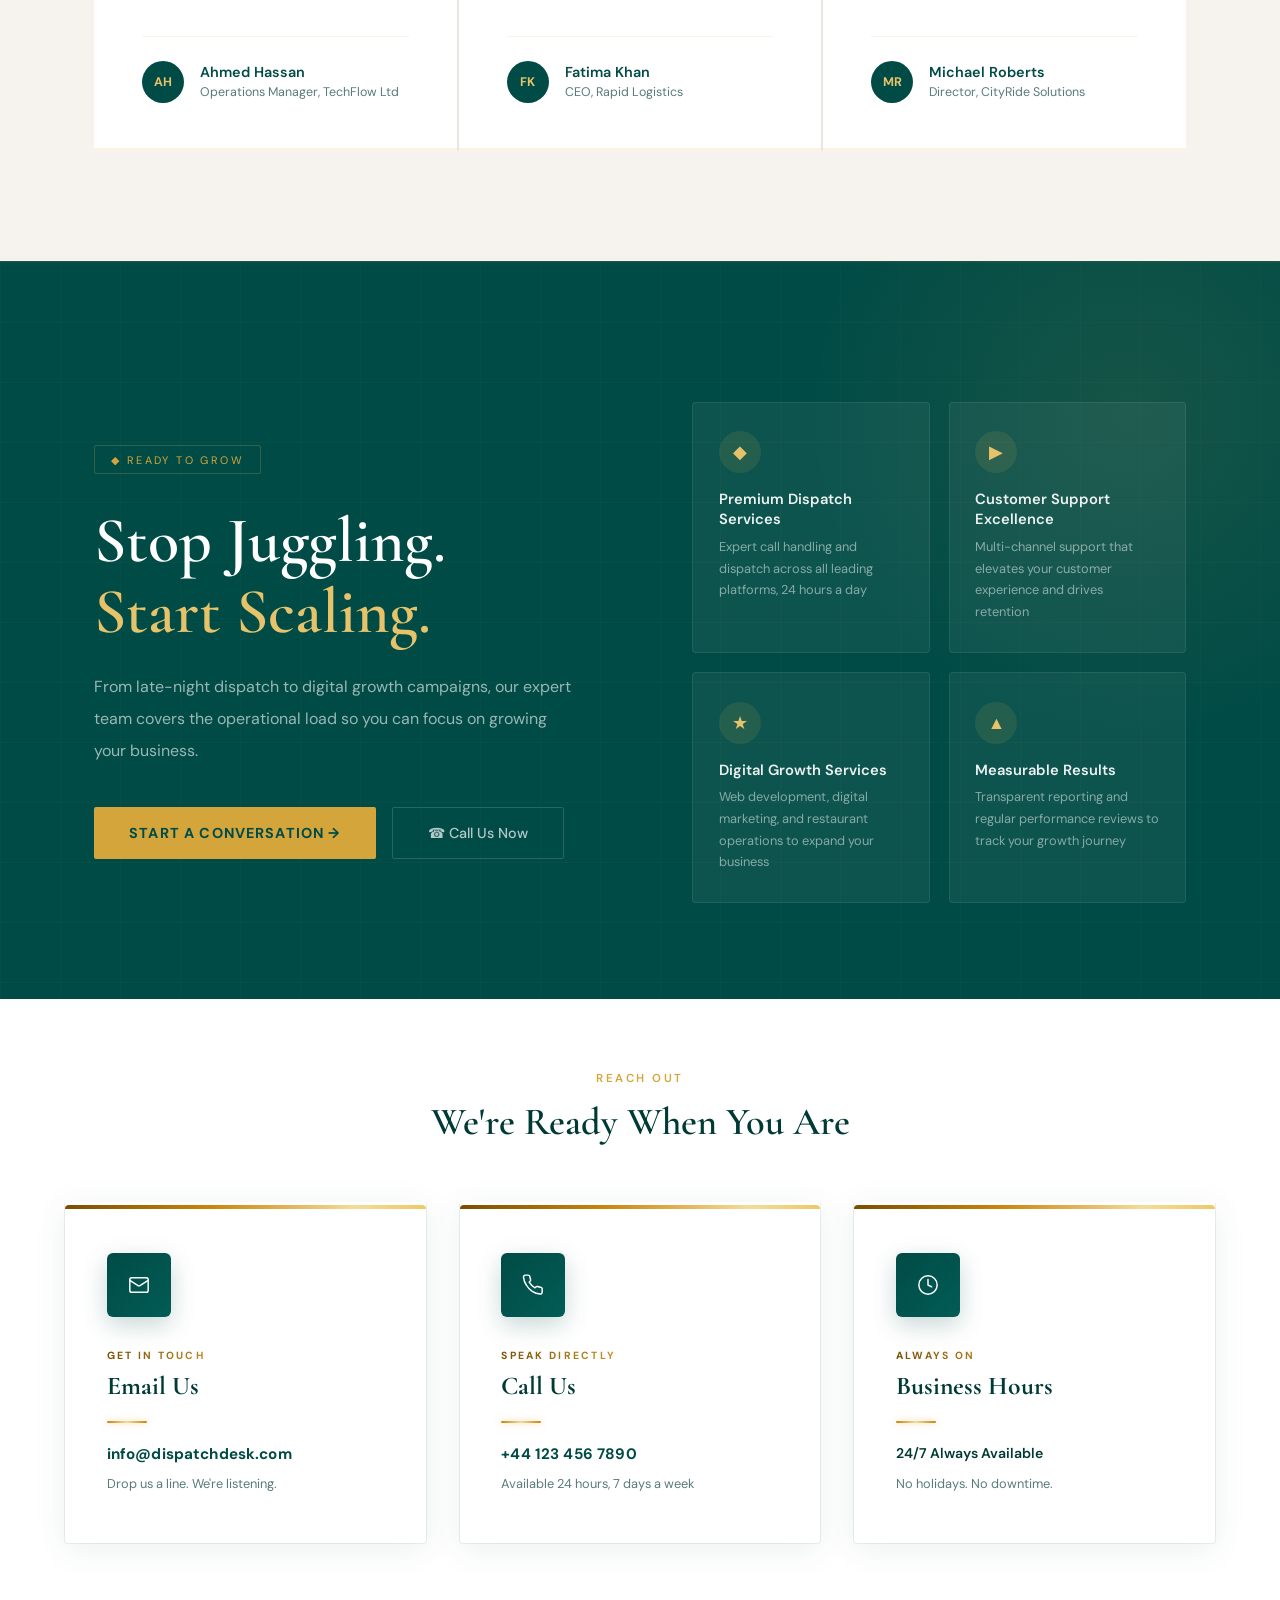
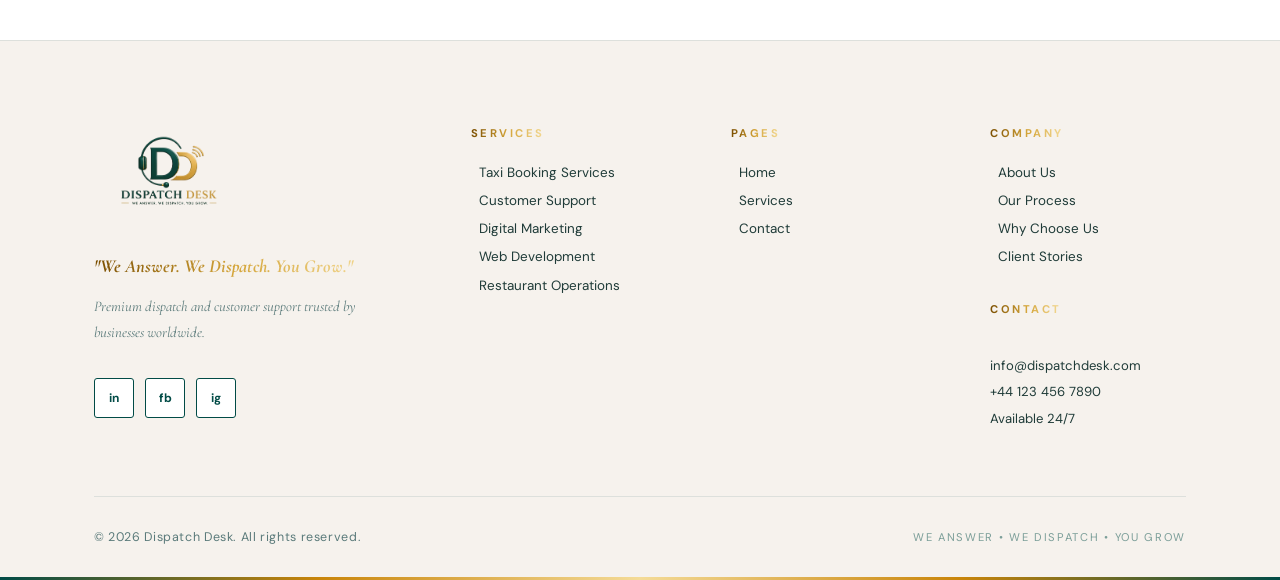
==== commit 82ec318d: "Replace Cordic logo with cropped version (cordic2.jpeg) Co-Authored-By: Claude Sonnet 4.6 <noreply@a" ====
--- a/index.html
+++ b/index.html
@@ -595,7 +595,7 @@
         <p>Modern taxi management</p>
       </div>
       <div class="plat-card">
-        <div class="plat-card-logo"><img src="assets/images/softwares/Cordic.jpeg" alt="Cordic" loading="lazy"></div>
+        <div class="plat-card-logo"><img src="assets/images/softwares/cordic2.jpeg" alt="Cordic" loading="lazy"></div>
         <h4>Cordic</h4>
         <p>Intelligent dispatch system</p>
       </div>
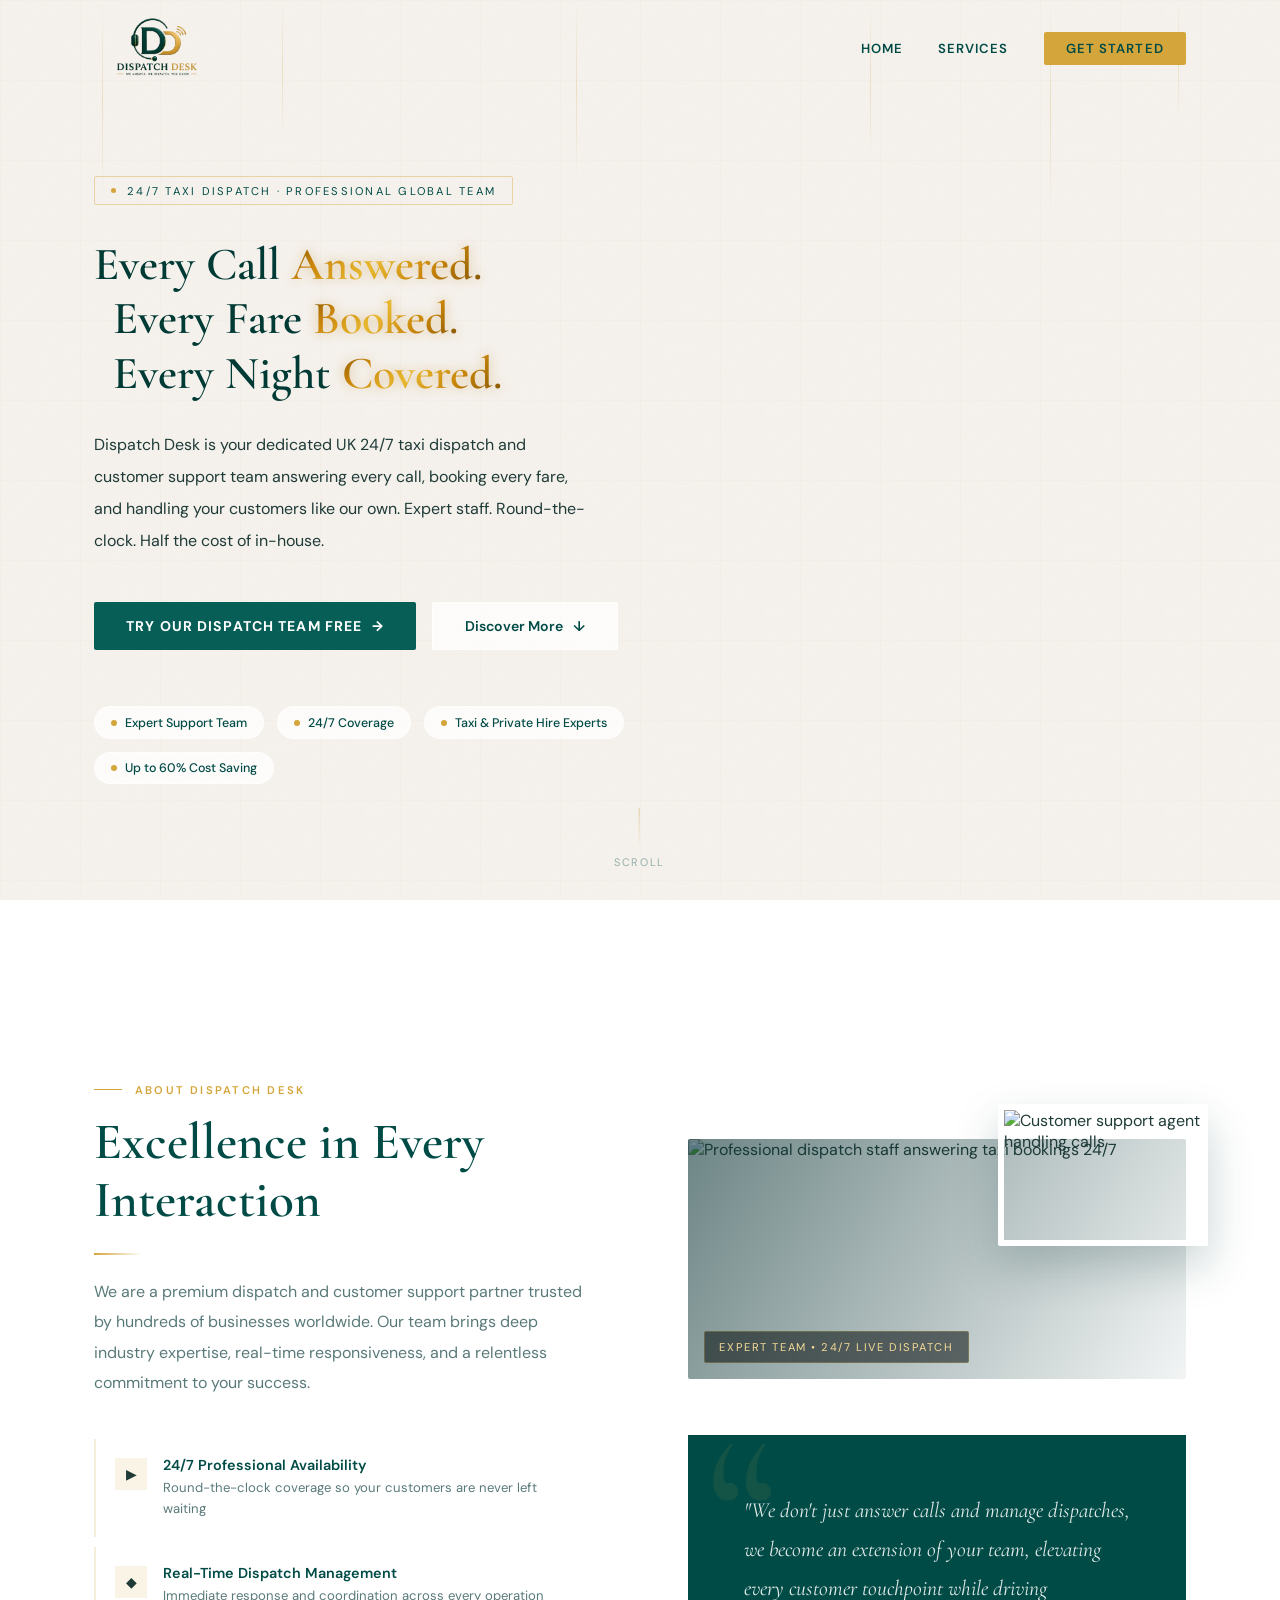
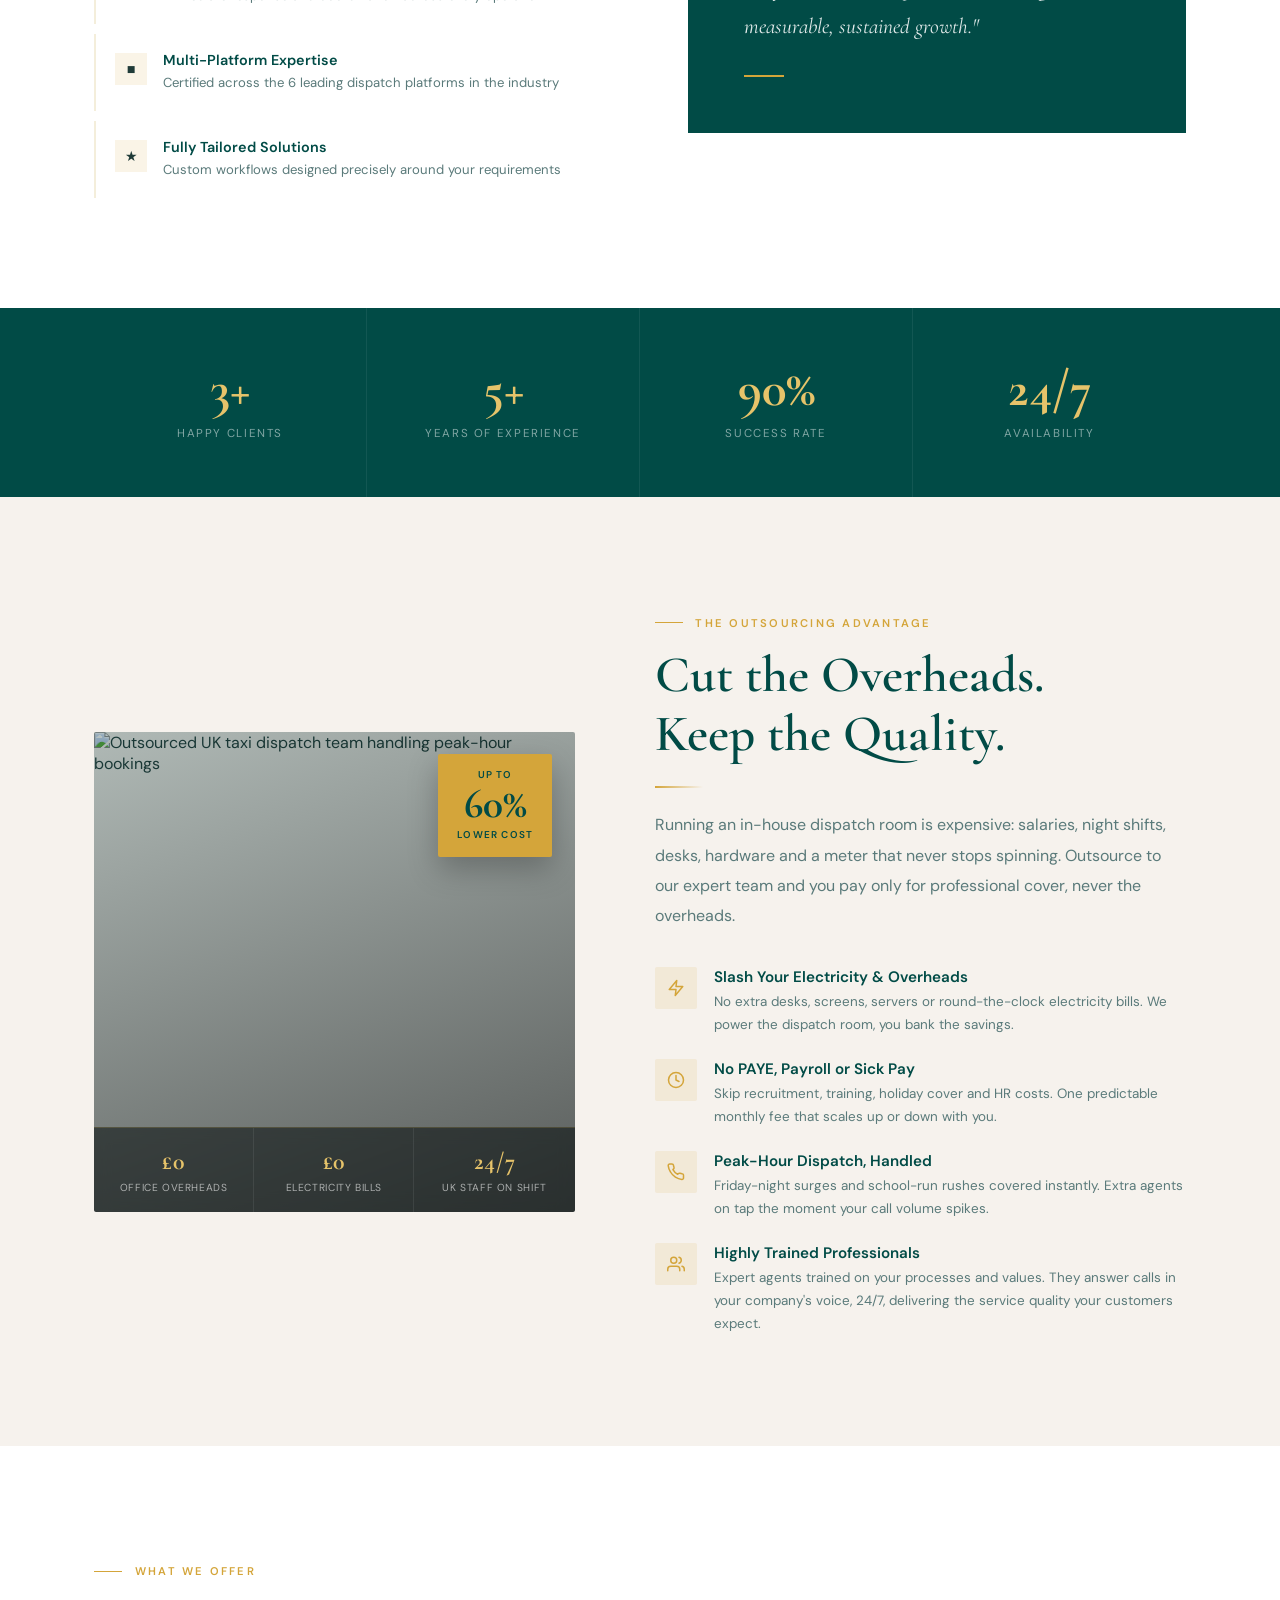
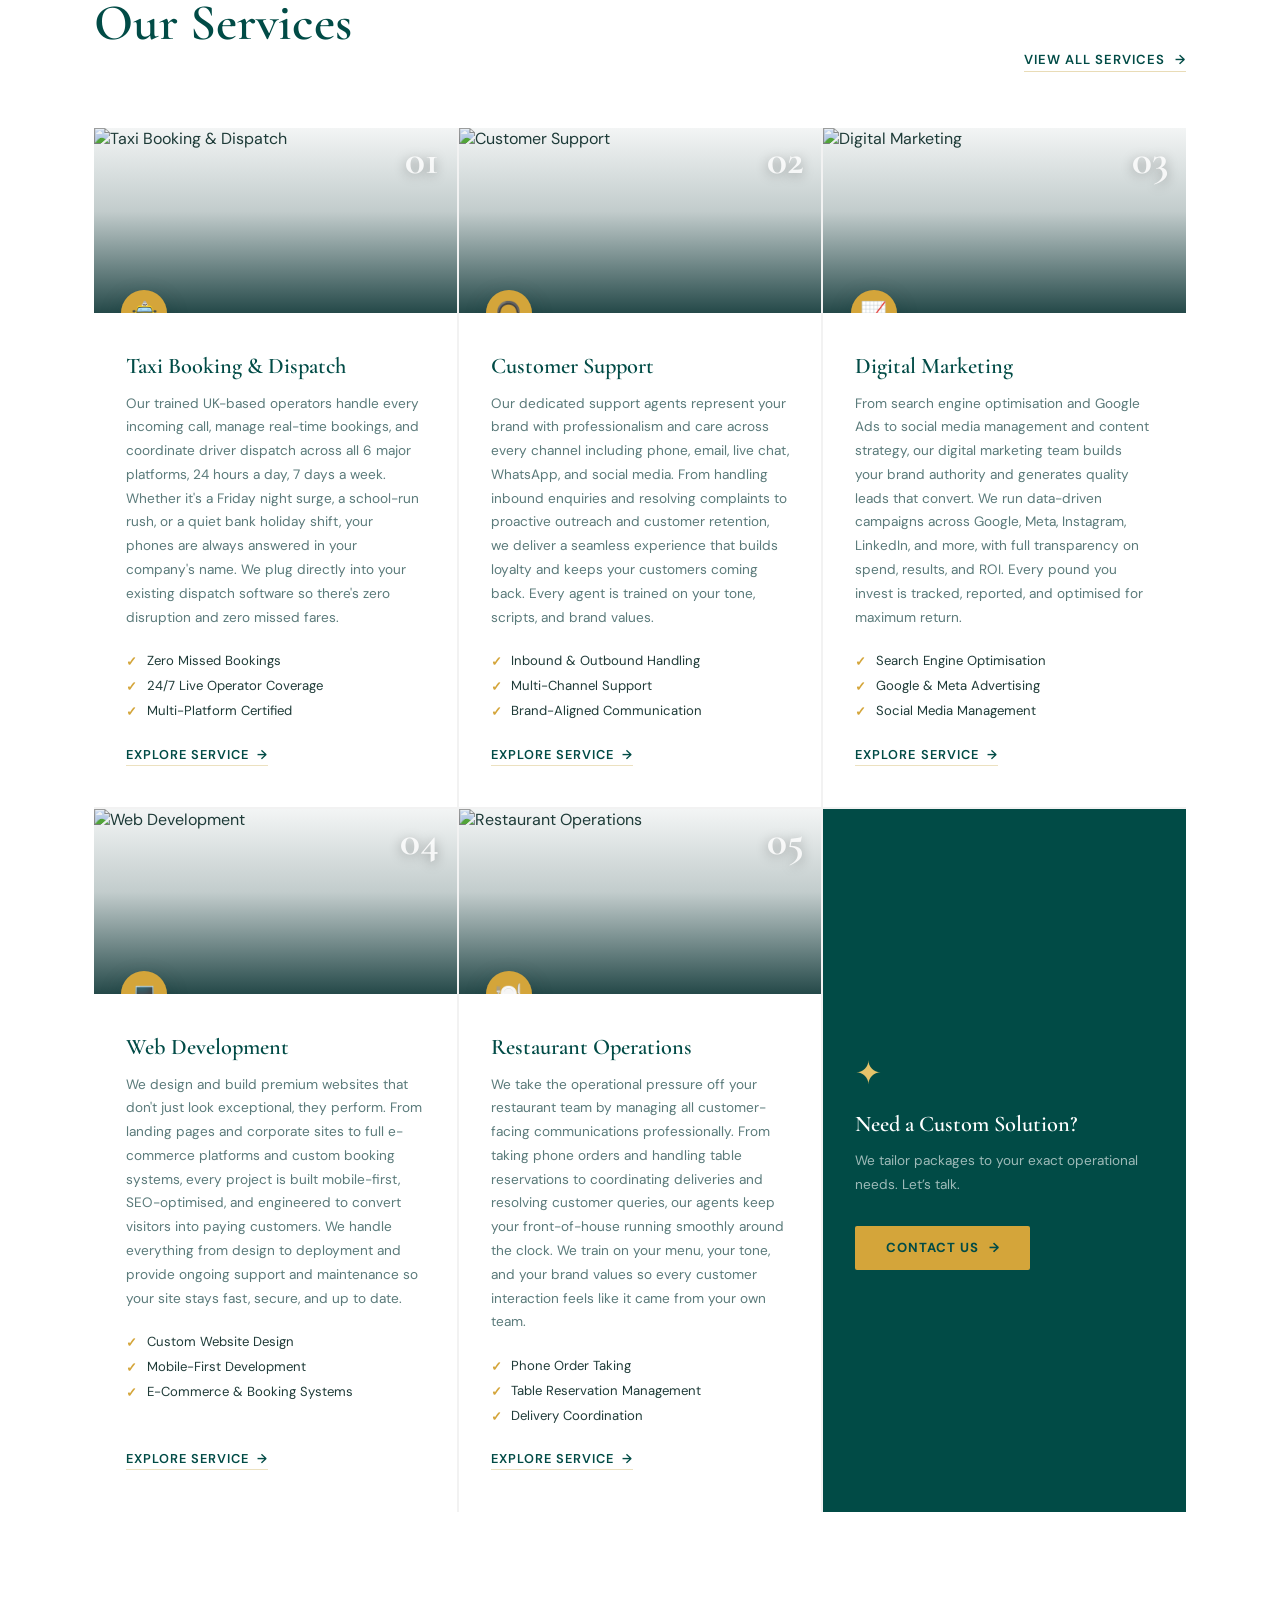
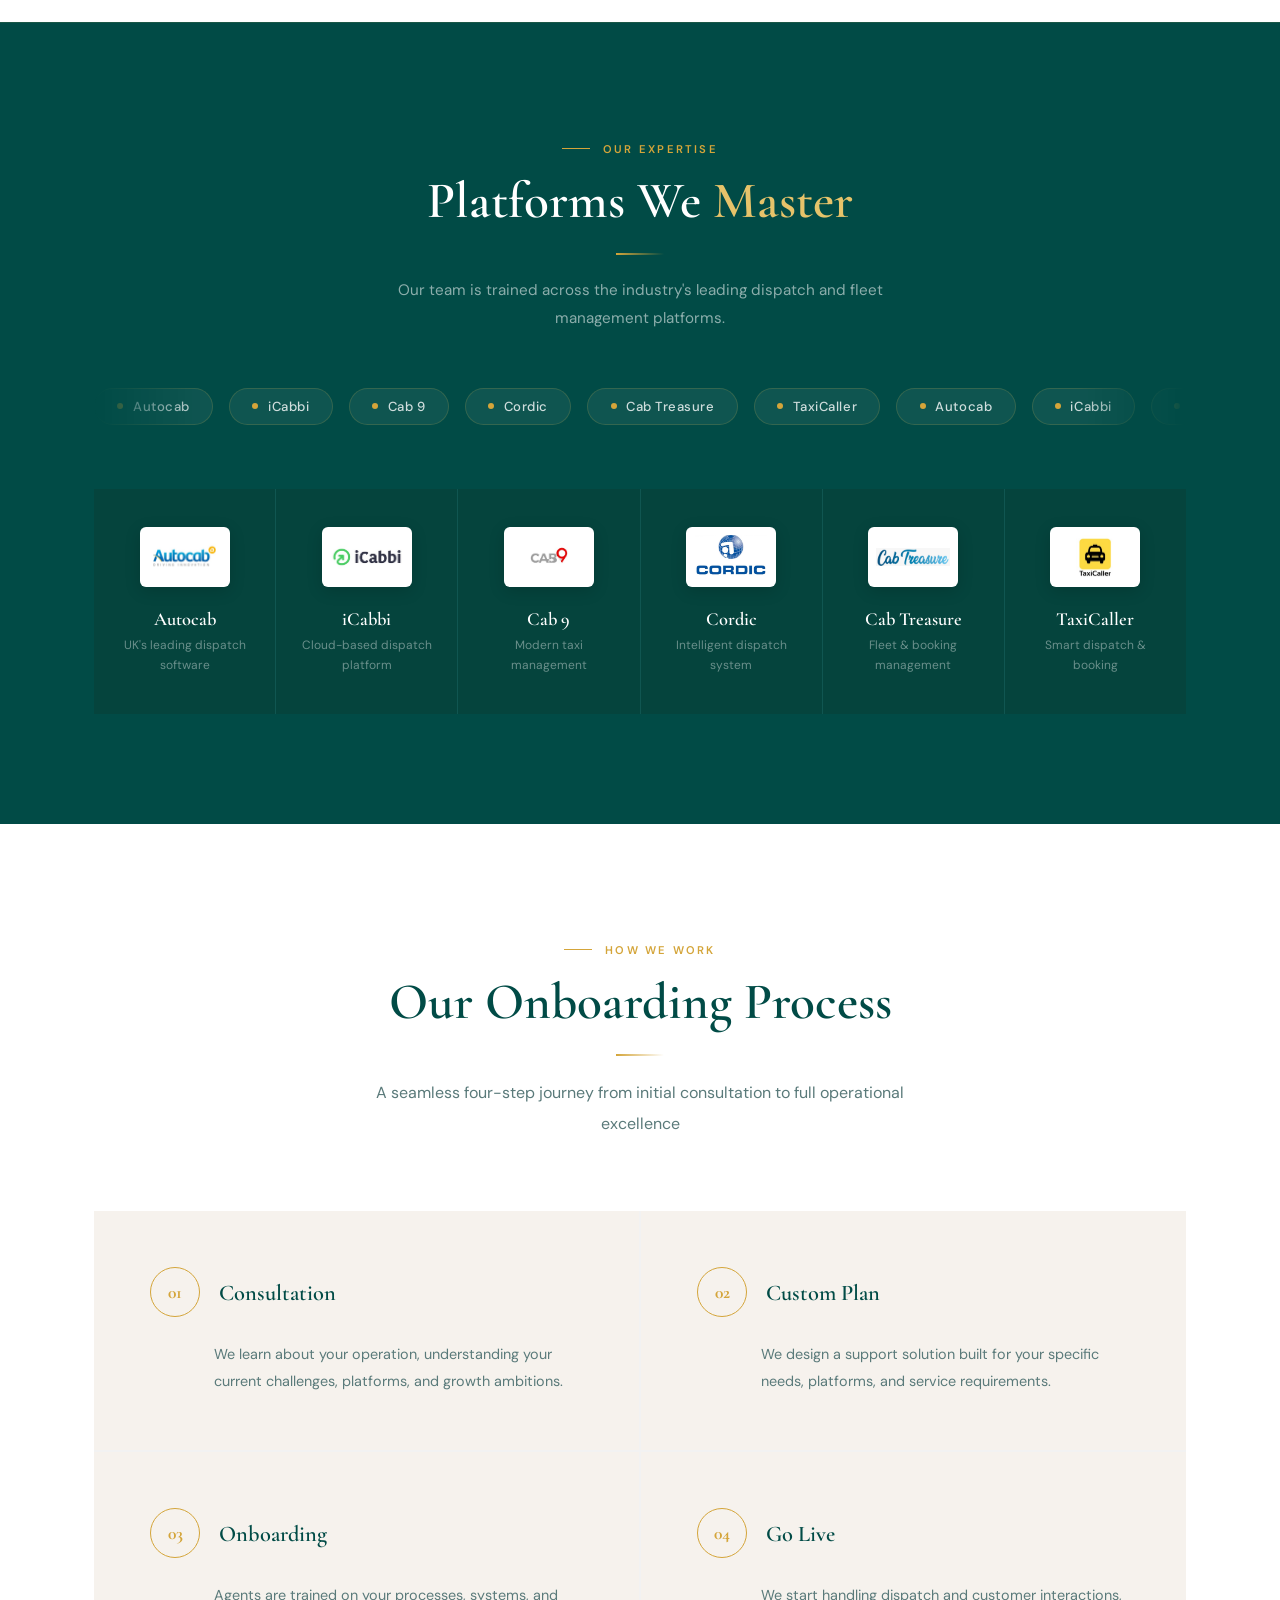
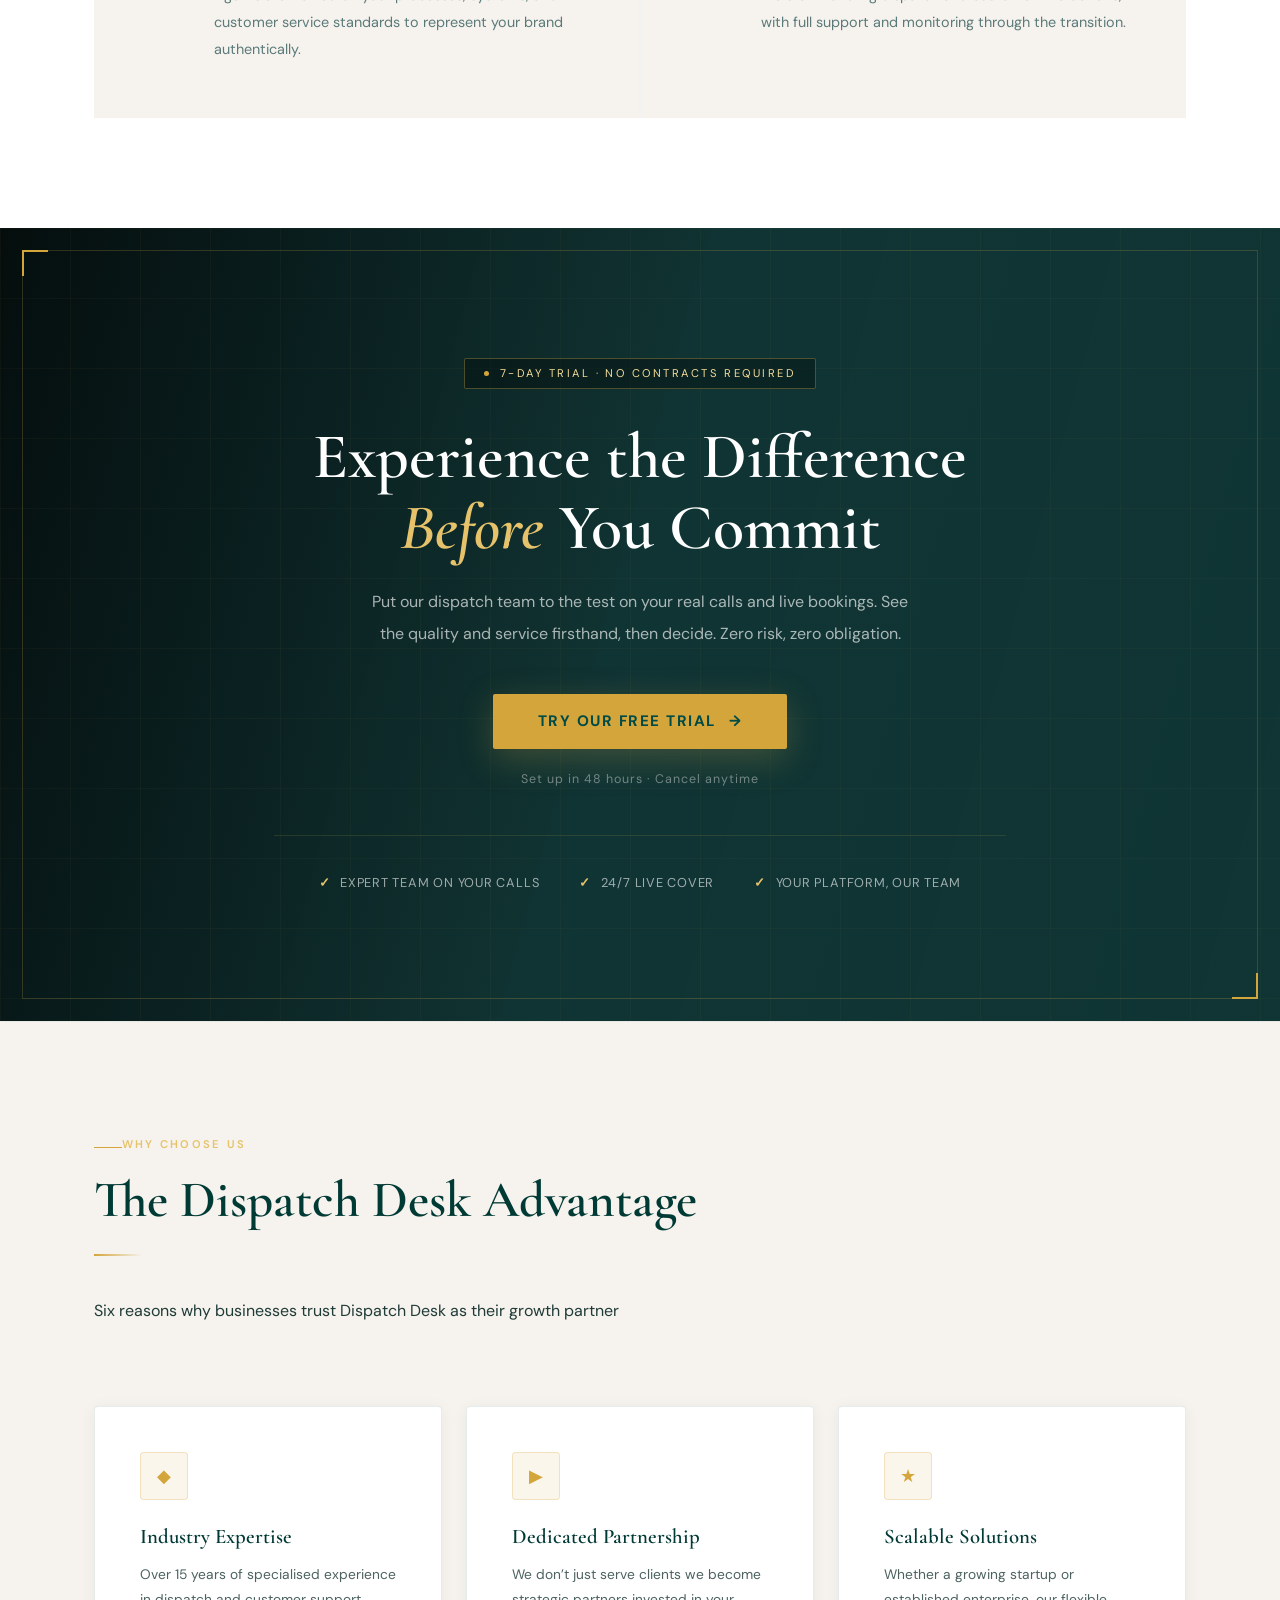
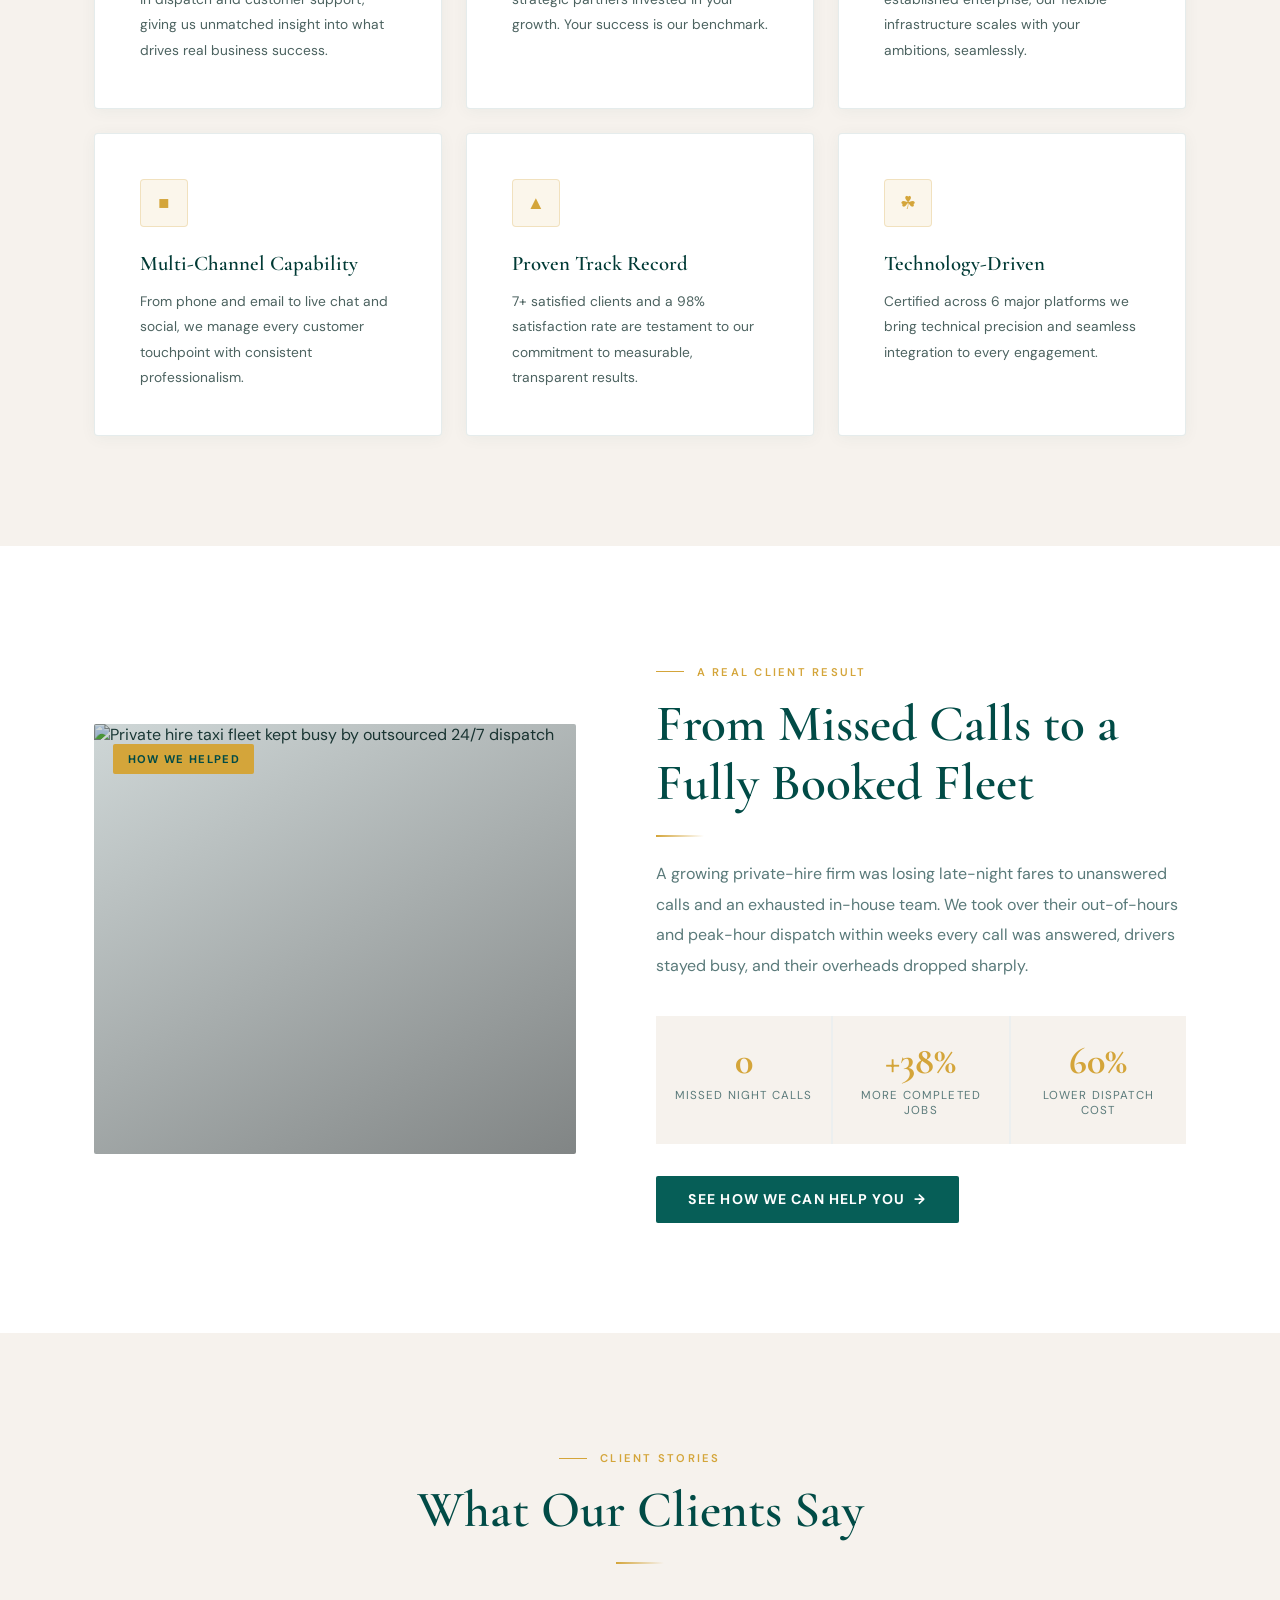
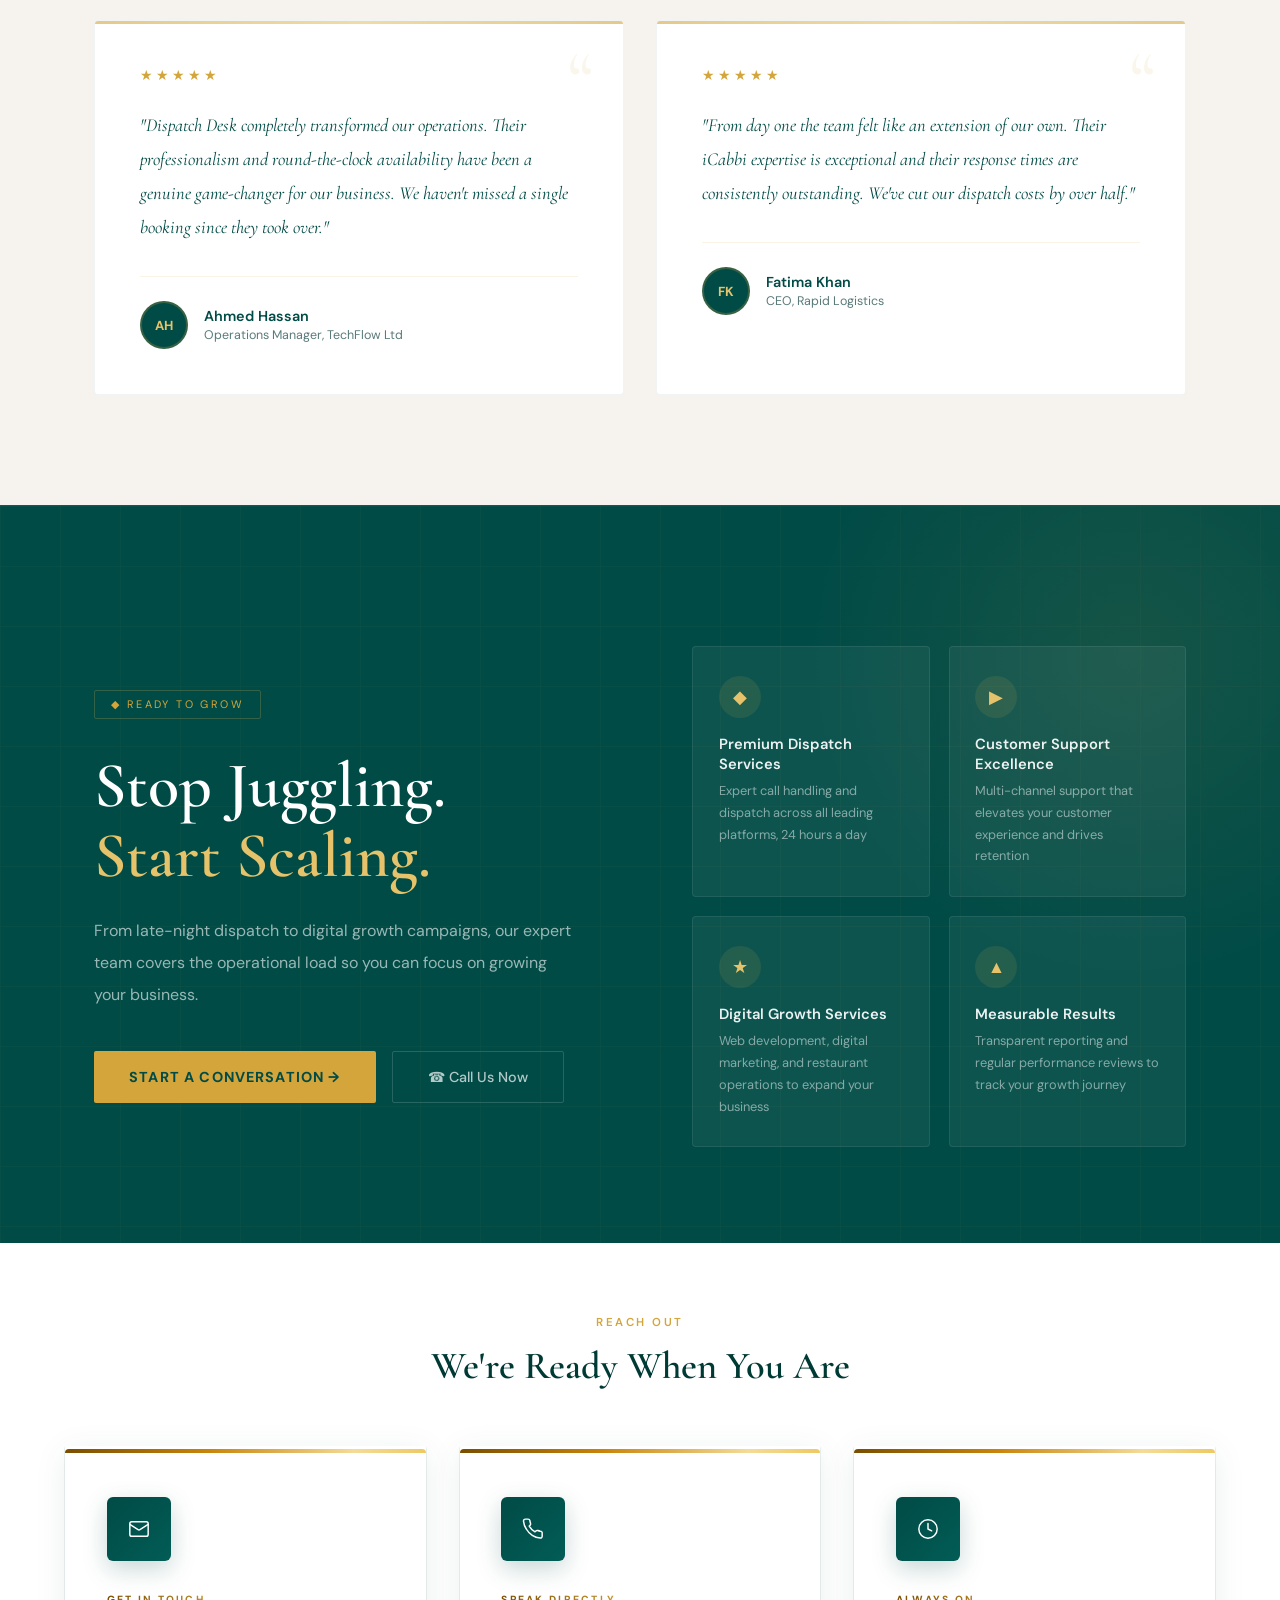
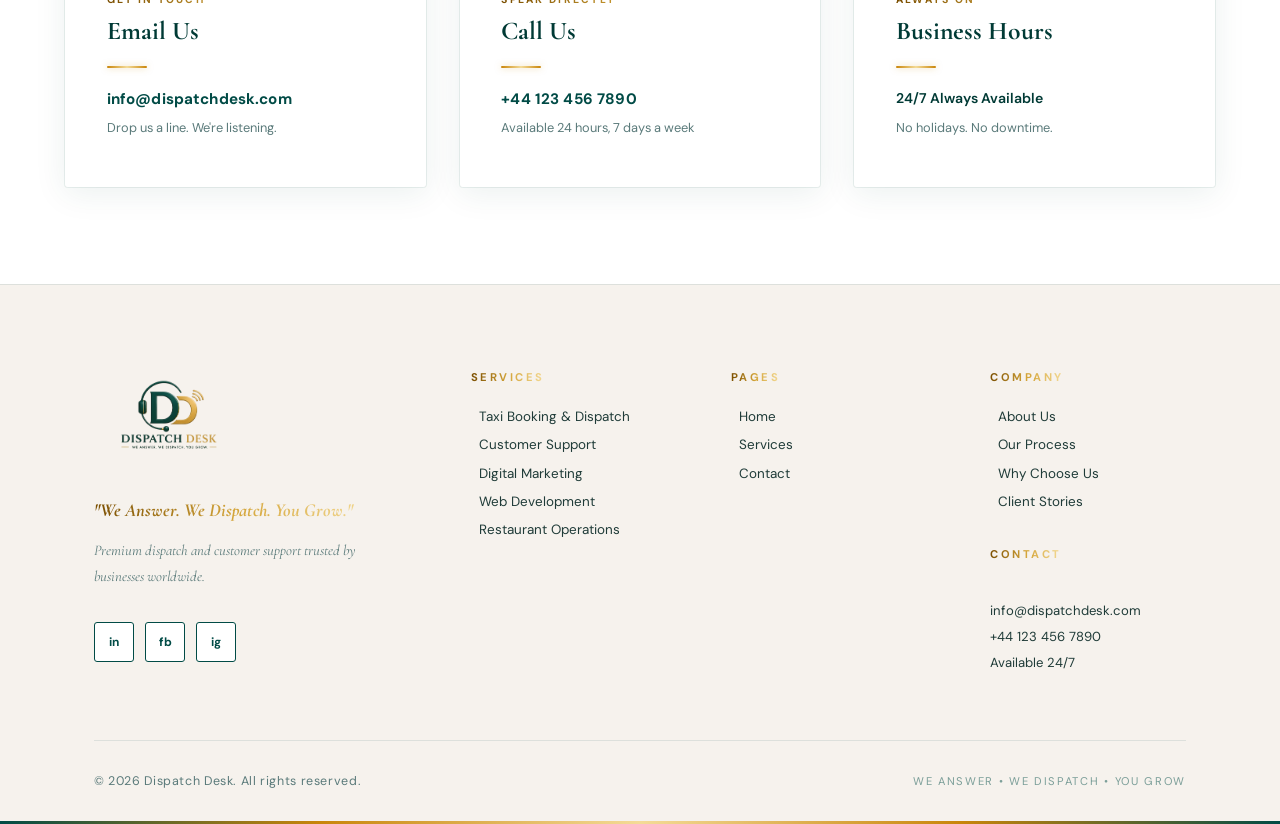
==== commit 2e9080af: "Update services cards, Why Choose Us section, home stats and testimonials - Highlight key phrases in" ====
--- a/index.html
+++ b/index.html
@@ -212,15 +212,16 @@
 .why-card p{font-size:.86rem;color:var(--text);line-height:1.85;opacity:.8}
 /* TESTIMONIALS */
 .test-sec{background:var(--cream)}
-.test-grid{display:grid;grid-template-columns:repeat(3,1fr);gap:2px;background:rgba(0,0,0,.05);margin-top:3.5rem}
-.test-card{background:#fff;padding:3rem;position:relative;transition:all .4s;overflow:hidden}
-.test-card::before{content:'';position:absolute;bottom:0;left:0;right:0;height:3px;background:var(--gold-pale);transition:background .4s}
-.test-card:hover{transform:translateY(-5px);box-shadow:0 20px 60px rgba(13,53,53,.1)}.test-card:hover::before{background:var(--gold)}
+.test-grid{display:grid;grid-template-columns:1fr 1fr;gap:2rem;margin-top:3.5rem}
+.test-card{background:#fff;padding:2.8rem;position:relative;transition:all .4s;overflow:hidden;border:1px solid rgba(1,75,70,.06);border-radius:4px}
+.test-card::before{content:'';position:absolute;top:0;left:0;right:0;height:3px;background:linear-gradient(90deg,var(--gold),var(--gold-2),var(--gold));opacity:.6;transition:opacity .4s}
+.test-card::after{content:'\201C';position:absolute;top:1.2rem;right:1.8rem;font-family:'Cormorant Garamond',serif;font-size:5rem;color:rgba(212,165,58,.1);line-height:1;pointer-events:none}
+.test-card:hover{transform:translateY(-5px);box-shadow:0 20px 60px rgba(13,53,53,.1);border-color:rgba(212,165,58,.2)}.test-card:hover::before{opacity:1}
 .test-stars{display:flex;gap:3px;margin-bottom:1.5rem}
 .test-star{color:var(--gold);font-size:.9rem}
-.test-quote{font-family:'Cormorant Garamond',serif;font-size:1.1rem;font-style:italic;color:var(--teal);line-height:1.85;margin-bottom:2rem}
+.test-quote{font-family:'Cormorant Garamond',serif;font-size:1.15rem;font-style:italic;color:var(--teal);line-height:1.85;margin-bottom:2rem}
 .test-author{display:flex;align-items:center;gap:1rem;padding-top:1.5rem;border-top:1px solid var(--gold-pale)}
-.test-av{width:42px;height:42px;min-width:42px;border-radius:50%;background:var(--teal);display:flex;align-items:center;justify-content:center;font-size:.78rem;font-weight:700;color:var(--gold-2)}
+.test-av{width:48px;height:48px;min-width:48px;border-radius:50%;background:var(--teal);display:flex;align-items:center;justify-content:center;font-size:.82rem;font-weight:700;color:var(--gold-2);border:2px solid rgba(212,165,58,.25)}
 .test-name{font-size:.9rem;font-weight:600;color:var(--teal);display:block}
 .test-role{font-size:.78rem;color:var(--muted);margin-top:.15rem;display:block}
 /* GROW */
@@ -483,14 +484,8 @@
           </div>
         </div>
         <div class="quote-block">
-          <p>"We don't just answer calls and manage dispatches  we become an extension of your team, elevating every customer touchpoint while driving measurable, sustained growth."</p>
+          <p>"We don't just answer calls and manage dispatches, we become an extension of your team, elevating every customer touchpoint while driving measurable, sustained growth."</p>
           <div class="quote-bar"></div>
-        </div>
-        <div class="metrics-grid">
-          <div class="metric-cell"><span class="metric-n" data-count="7">+0</span><span class="metric-l">Happy Clients</span></div>
-          <div class="metric-cell"><span class="metric-n" data-count="10">+0</span><span class="metric-l">Years of Experience</span></div>
-          <div class="metric-cell"><span class="metric-n" data-count="98">0%</span><span class="metric-l">Success Rate</span></div>
-          <div class="metric-cell"><span class="metric-n">24/7</span><span class="metric-l">Availability</span></div>
         </div>
       </div>
     </div>
@@ -500,9 +495,9 @@
 <!-- STATS -->
 <div class="stats-stripe">
   <div class="stats-strip-inner">
-    <div class="strip-stat" data-reveal="up"><span class="strip-n" data-count="7">0+</span><span class="strip-l">Happy Clients</span></div>
-    <div class="strip-stat" data-reveal="up"><span class="strip-n" data-count="10">0+</span><span class="strip-l">Years of Experience</span></div>
-    <div class="strip-stat" data-reveal="up"><span class="strip-n" data-count="98">0%</span><span class="strip-l">Success Rate</span></div>
+    <div class="strip-stat" data-reveal="up"><span class="strip-n" data-count="3">0+</span><span class="strip-l">Happy Clients</span></div>
+    <div class="strip-stat" data-reveal="up"><span class="strip-n" data-count="5">0+</span><span class="strip-l">Years of Experience</span></div>
+    <div class="strip-stat" data-reveal="up"><span class="strip-n" data-count="90">0%</span><span class="strip-l">Success Rate</span></div>
     <div class="strip-stat" data-reveal="up"><span class="strip-n">24/7</span><span class="strip-l">Availability</span></div>
   </div>
 </div>
@@ -705,9 +700,16 @@
       <div class="divider divider-center"></div>
     </div>
     <div class="test-grid">
-      <div class="test-card" data-reveal="up"><div class="test-stars"><span class="test-star">&#9733;</span><span class="test-star">&#9733;</span><span class="test-star">&#9733;</span><span class="test-star">&#9733;</span><span class="test-star">&#9733;</span></div><p class="test-quote">"Dispatch Desk completely transformed our operations. Their professionalism and round-the-clock availability have been a genuine game-changer for our business."</p><div class="test-author"><div class="test-av">AH</div><div><span class="test-name">Ahmed Hassan</span><span class="test-role">Operations Manager, TechFlow Ltd</span></div></div></div>
-      <div class="test-card" data-reveal="up"><div class="test-stars"><span class="test-star">&#9733;</span><span class="test-star">&#9733;</span><span class="test-star">&#9733;</span><span class="test-star">&#9733;</span><span class="test-star">&#9733;</span></div><p class="test-quote">"From day one the team felt like an extension of our own. Their iCabbi expertise is exceptional and their response times are consistently outstanding."</p><div class="test-author"><div class="test-av">FK</div><div><span class="test-name">Fatima Khan</span><span class="test-role">CEO, Rapid Logistics</span></div></div></div>
-      <div class="test-card" data-reveal="up"><div class="test-stars"><span class="test-star">&#9733;</span><span class="test-star">&#9733;</span><span class="test-star">&#9733;</span><span class="test-star">&#9733;</span><span class="test-star">&#9733;</span></div><p class="test-quote">"The level of expertise and dedication is unmatched. We've scaled 3x since partnering with Dispatch Desk without any dip in service quality whatsoever."</p><div class="test-author"><div class="test-av">MR</div><div><span class="test-name">Michael Roberts</span><span class="test-role">Director, CityRide Solutions</span></div></div></div>
+      <div class="test-card" data-reveal="up">
+        <div class="test-stars"><span class="test-star">&#9733;</span><span class="test-star">&#9733;</span><span class="test-star">&#9733;</span><span class="test-star">&#9733;</span><span class="test-star">&#9733;</span></div>
+        <p class="test-quote">"Dispatch Desk completely transformed our operations. Their professionalism and round-the-clock availability have been a genuine game-changer for our business. We haven't missed a single booking since they took over."</p>
+        <div class="test-author"><div class="test-av">AH</div><div><span class="test-name">Ahmed Hassan</span><span class="test-role">Operations Manager, TechFlow Ltd</span></div></div>
+      </div>
+      <div class="test-card" data-reveal="up">
+        <div class="test-stars"><span class="test-star">&#9733;</span><span class="test-star">&#9733;</span><span class="test-star">&#9733;</span><span class="test-star">&#9733;</span><span class="test-star">&#9733;</span></div>
+        <p class="test-quote">"From day one the team felt like an extension of our own. Their iCabbi expertise is exceptional and their response times are consistently outstanding. We've cut our dispatch costs by over half."</p>
+        <div class="test-author"><div class="test-av">FK</div><div><span class="test-name">Fatima Khan</span><span class="test-role">CEO, Rapid Logistics</span></div></div>
+      </div>
     </div>
   </div>
 </section>
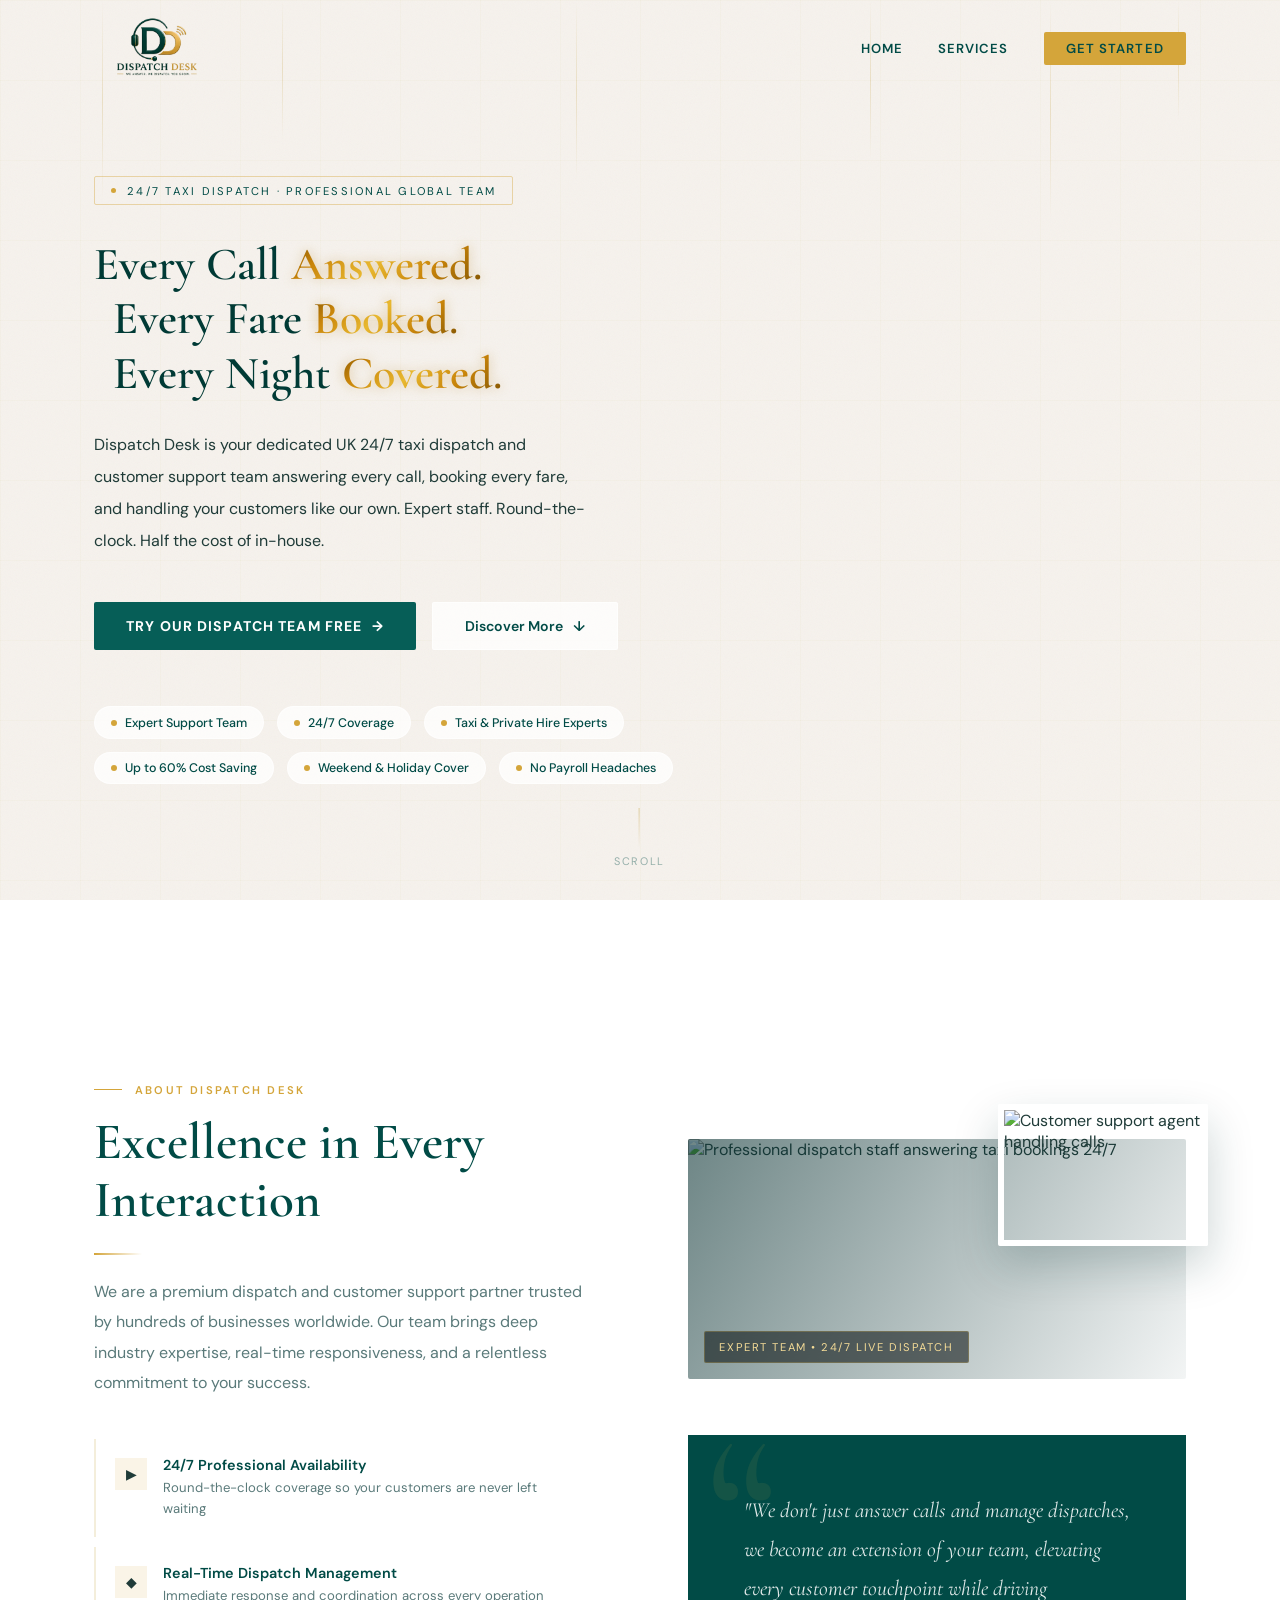
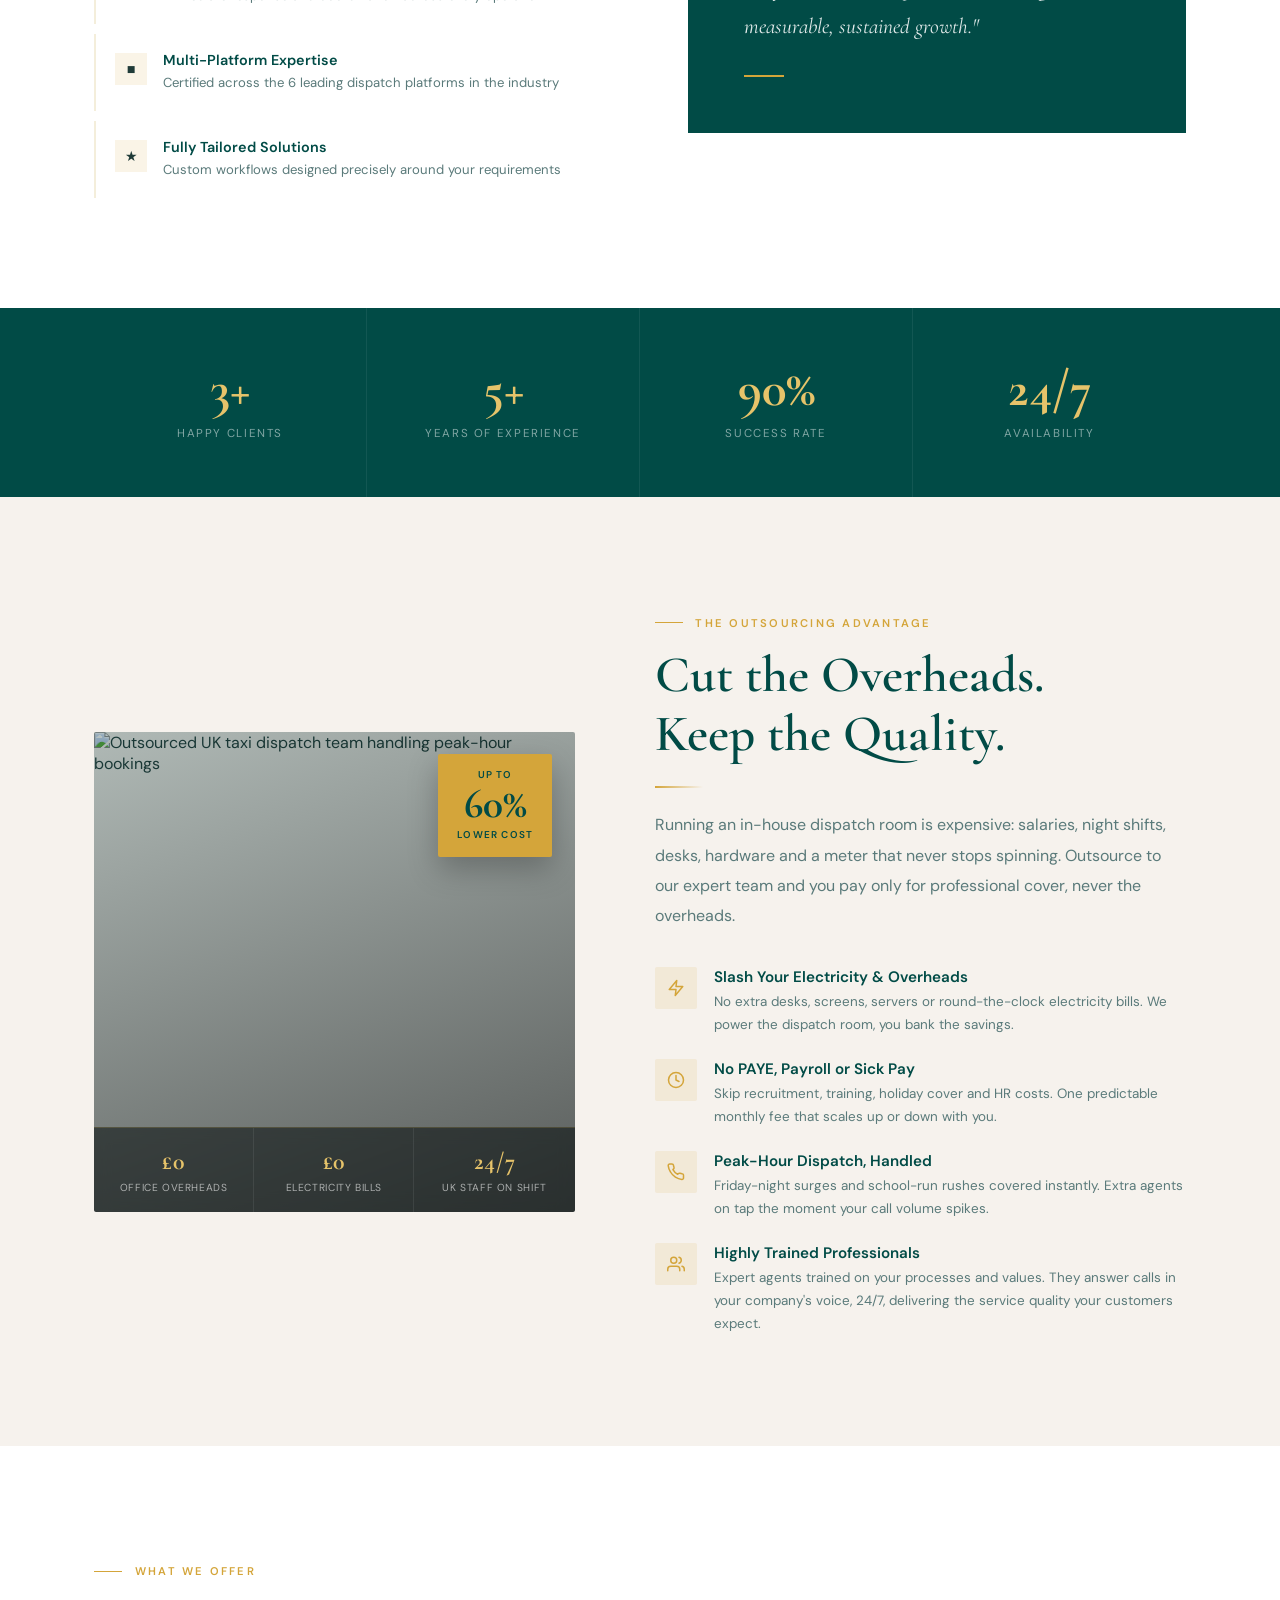
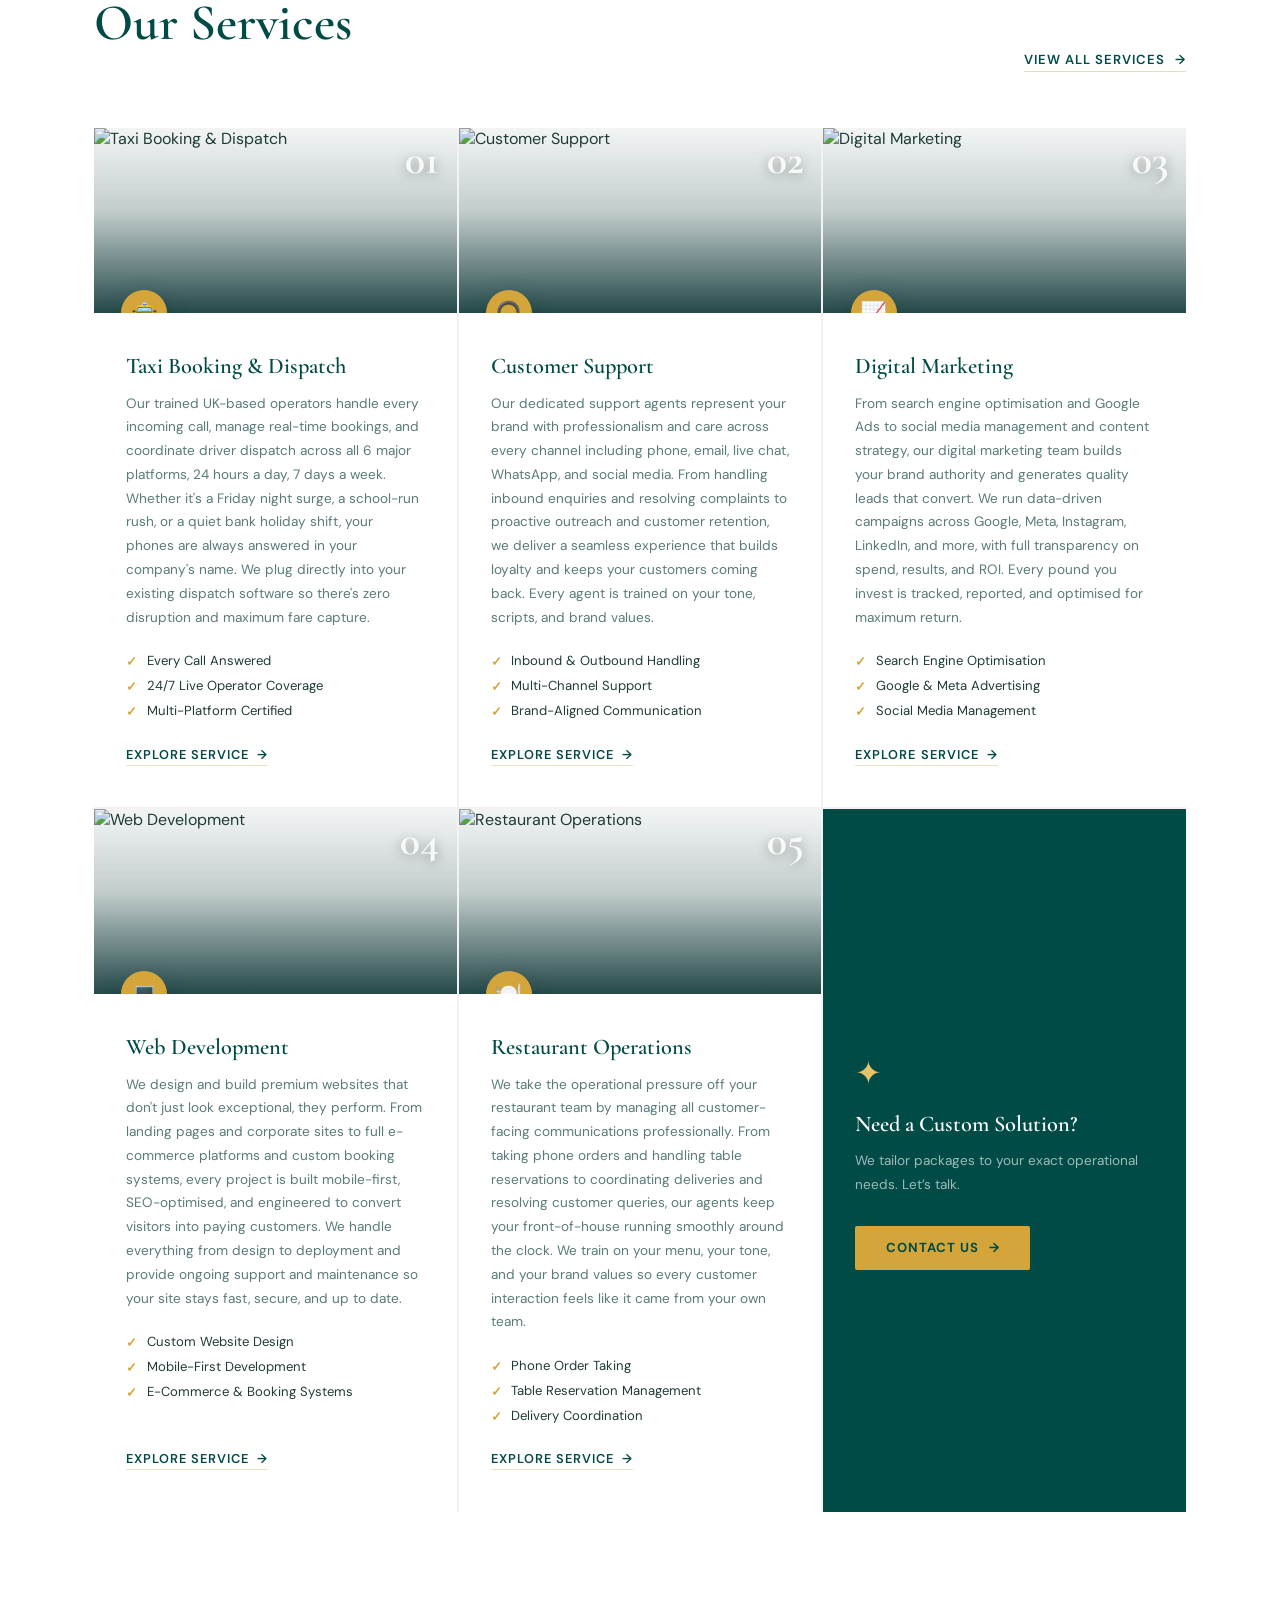
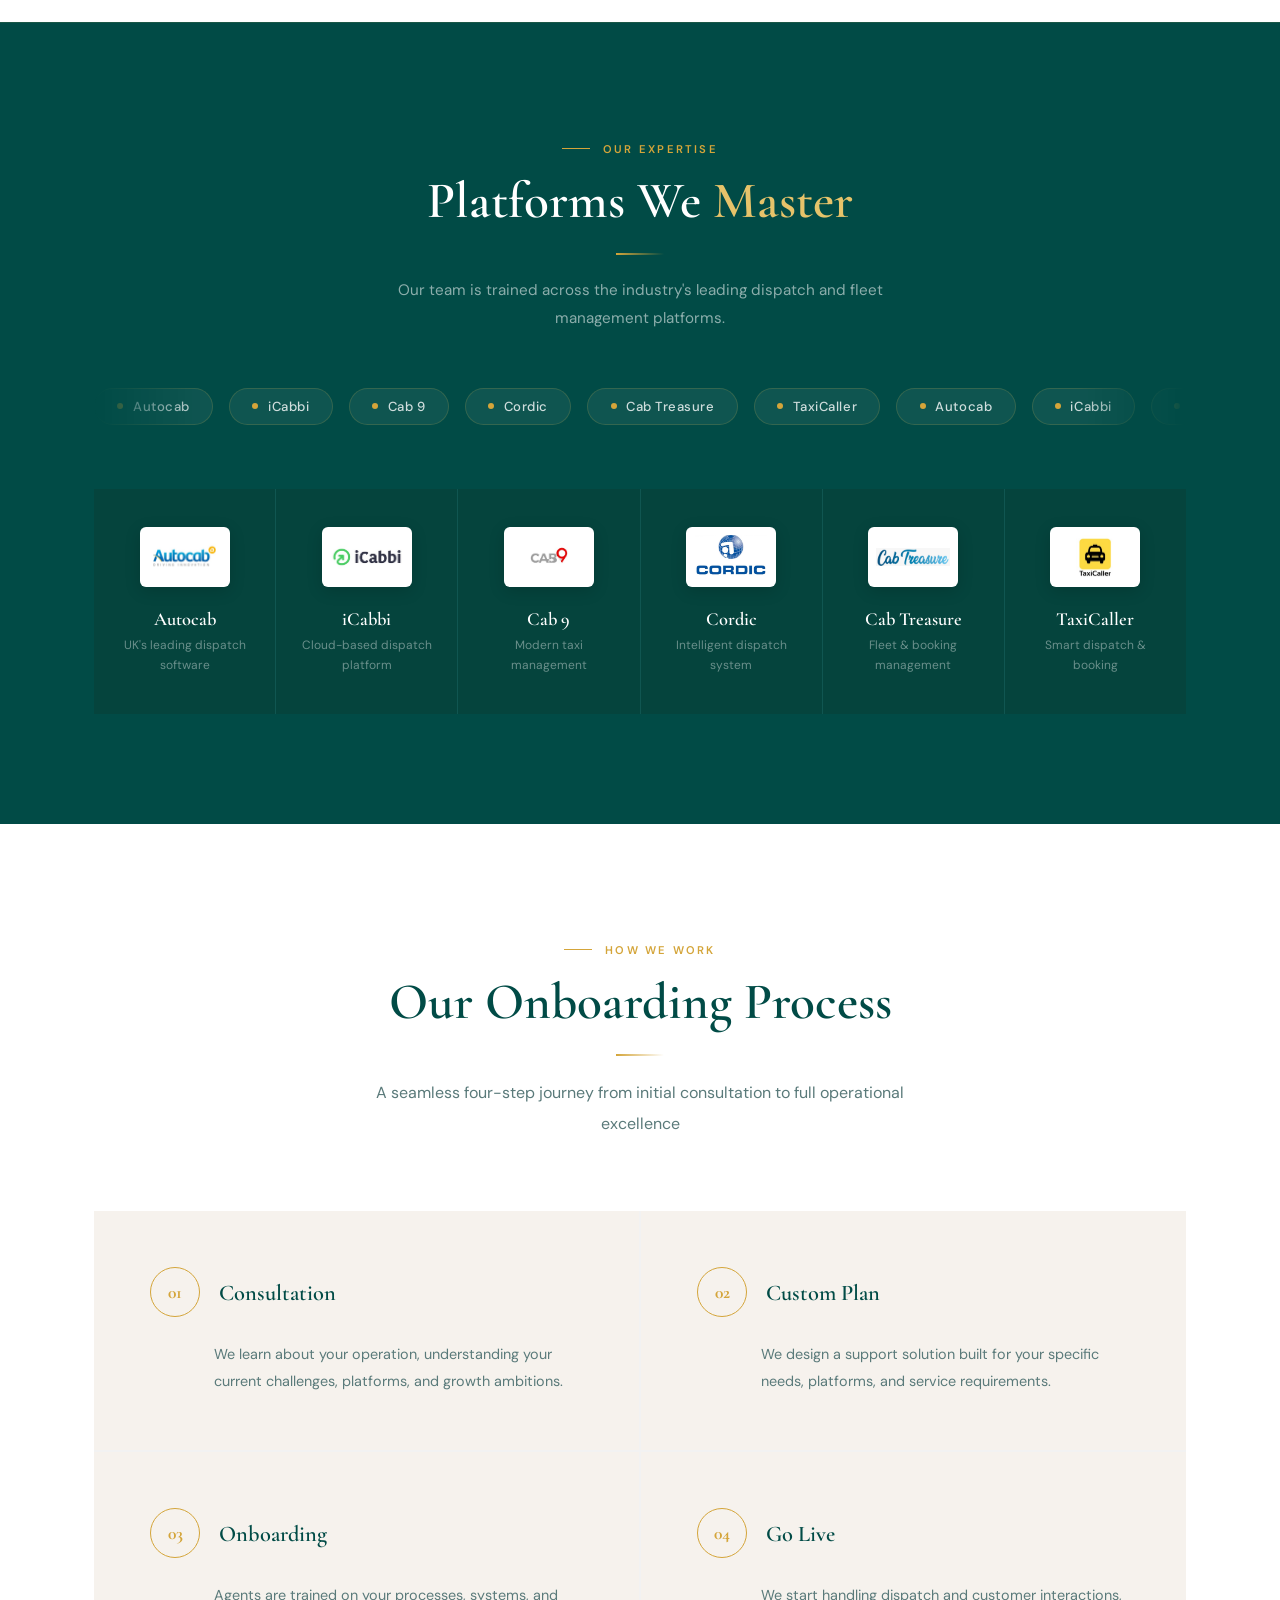
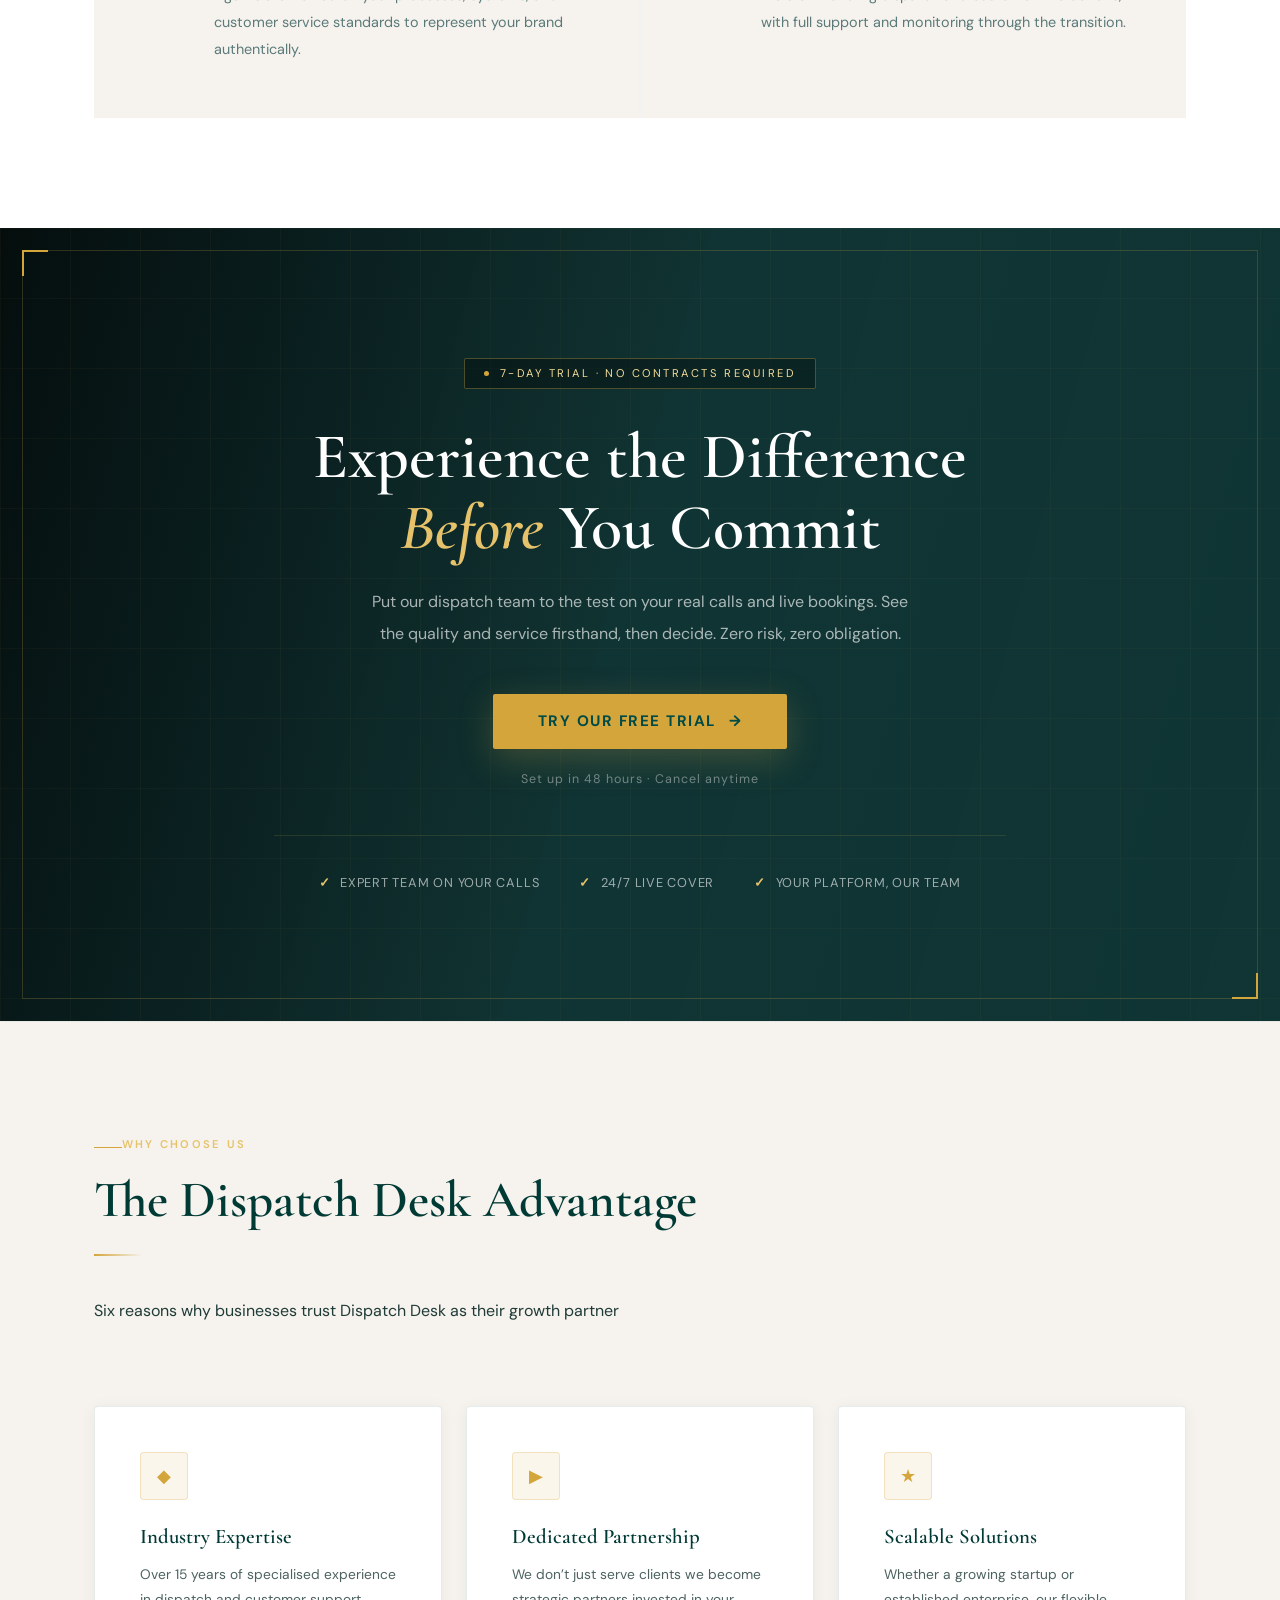
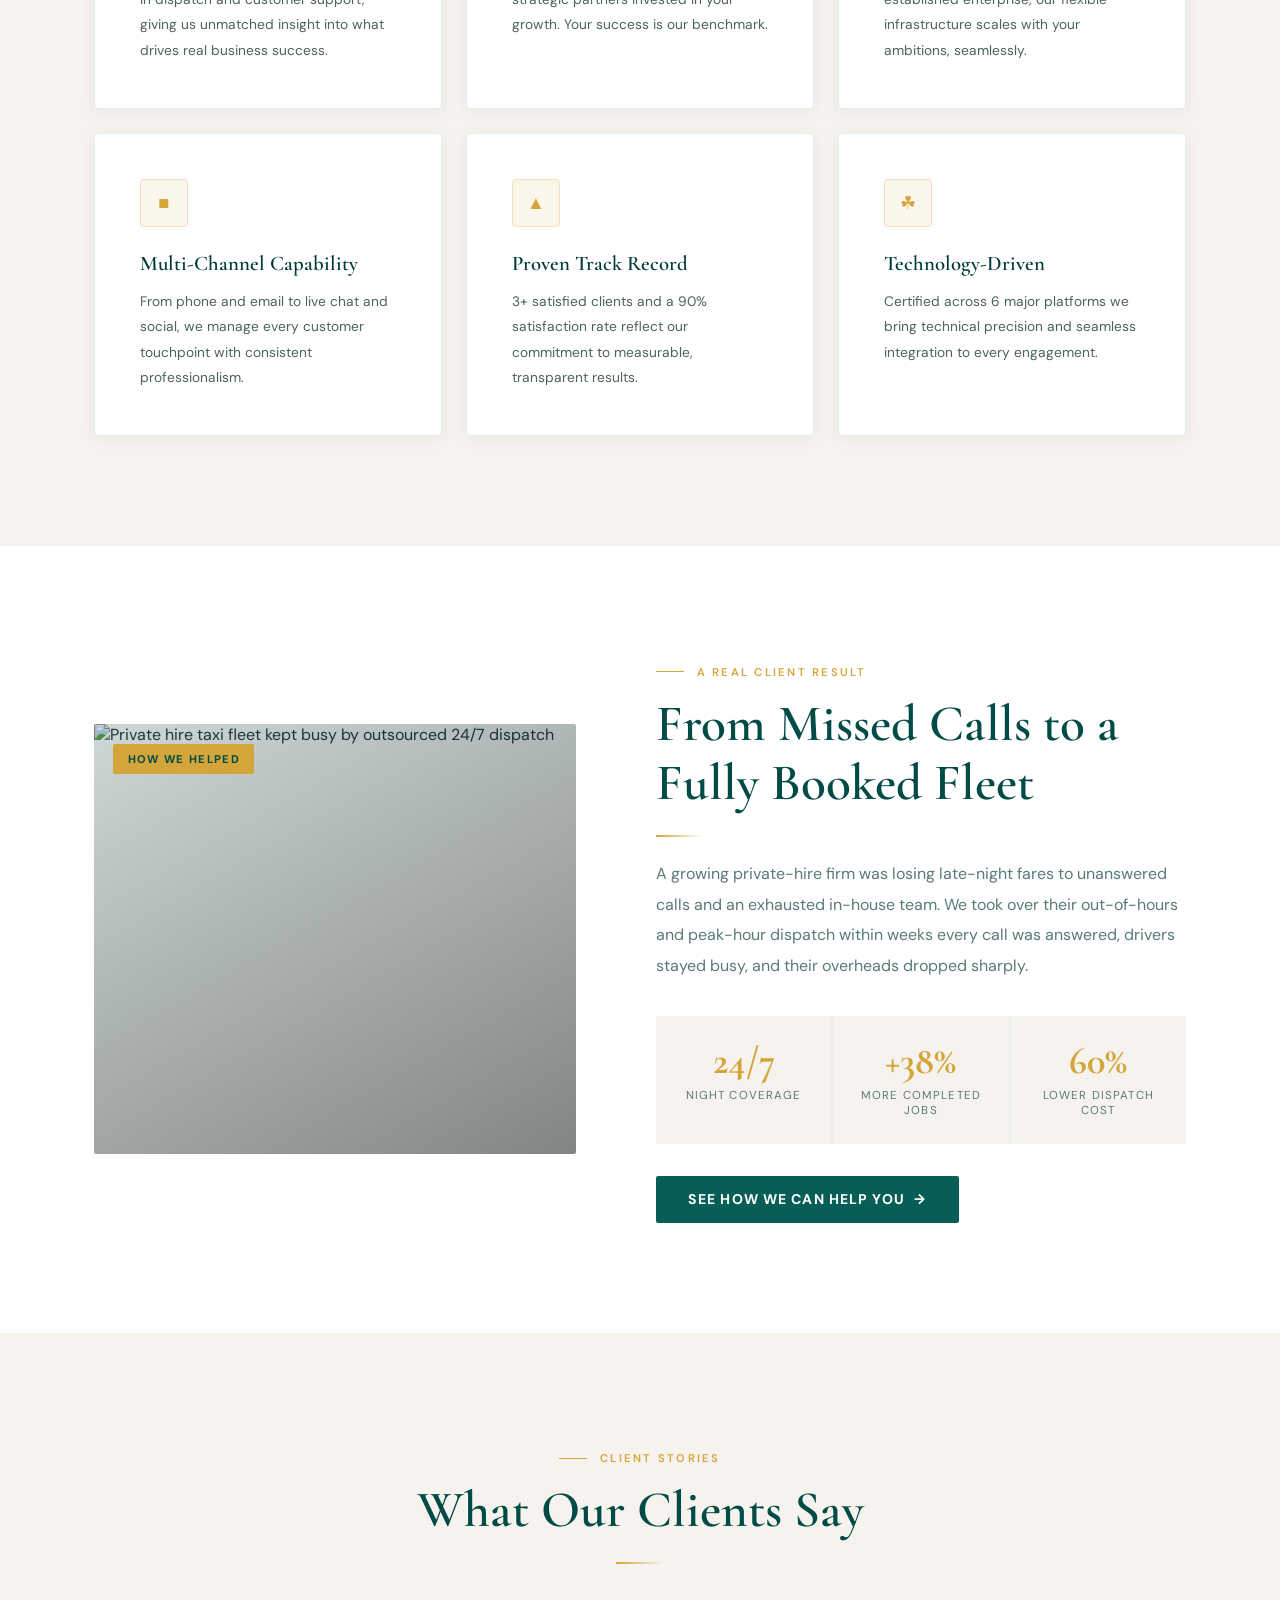
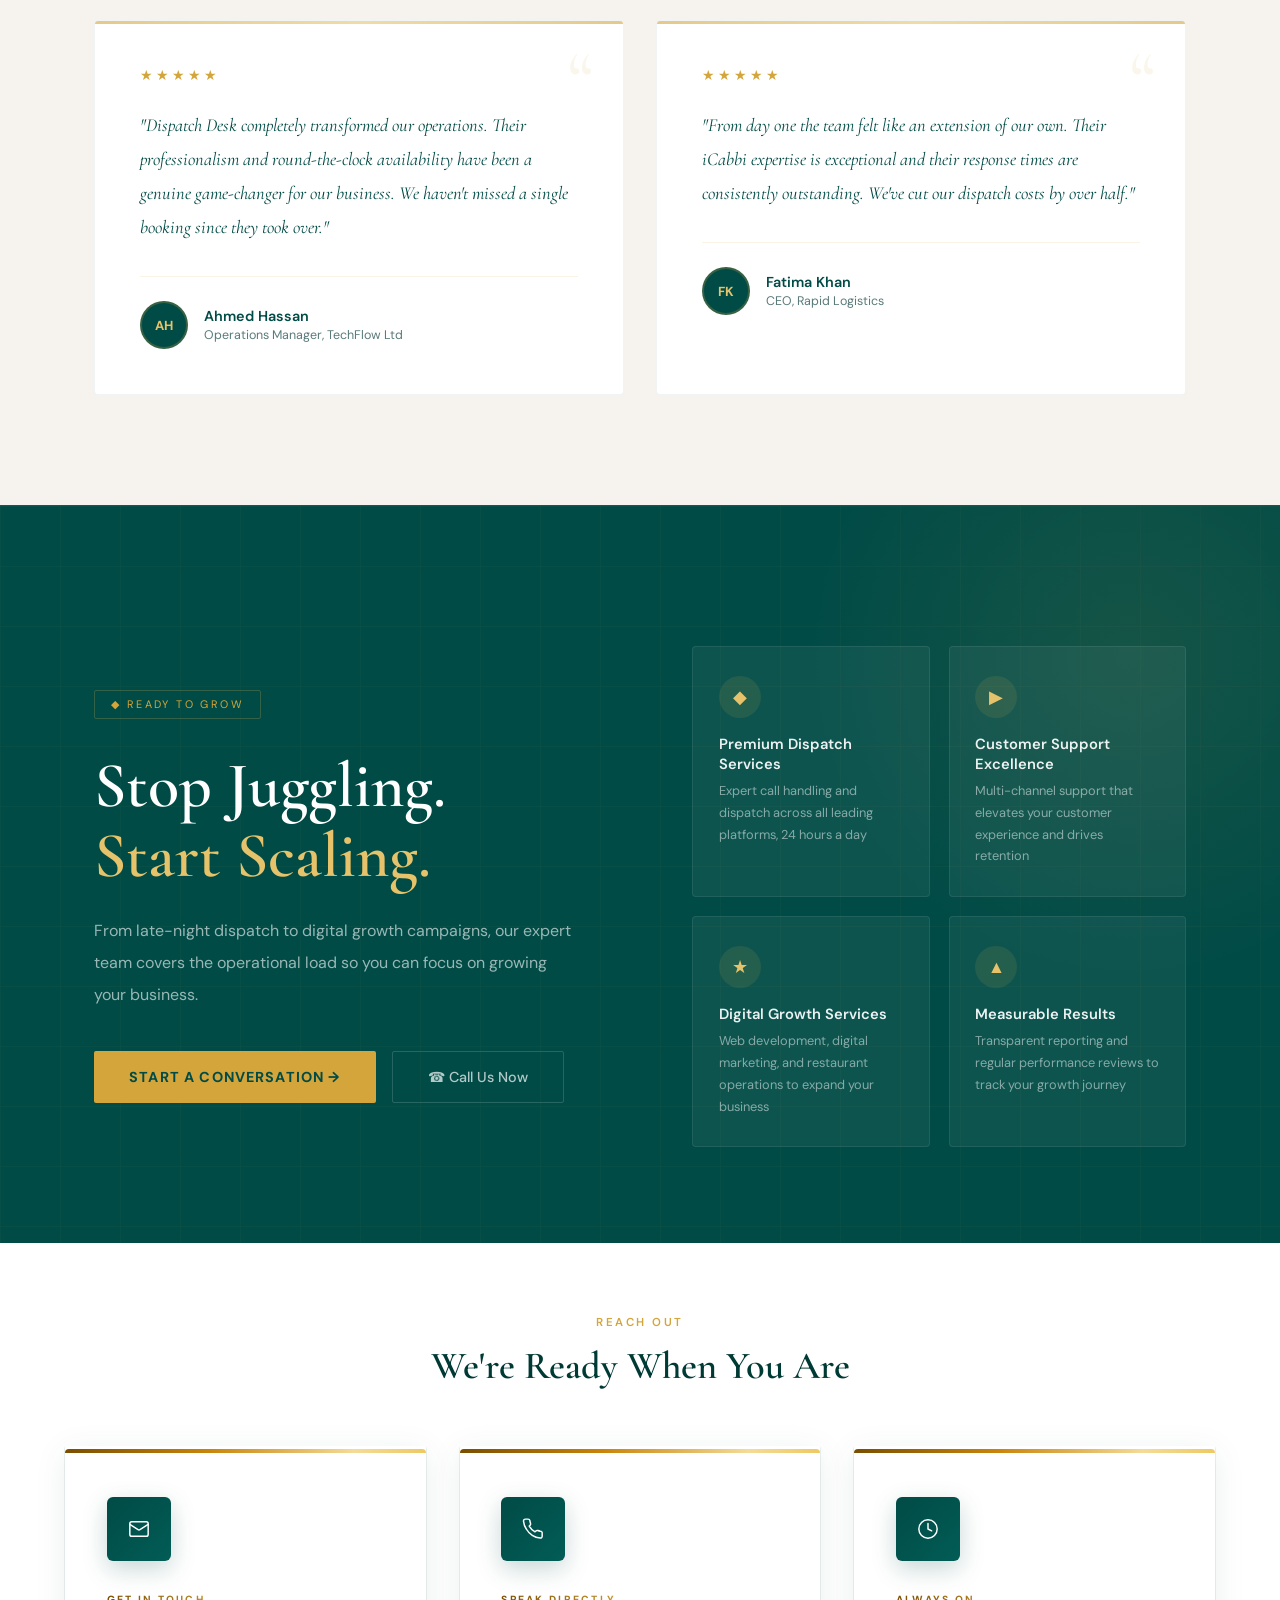
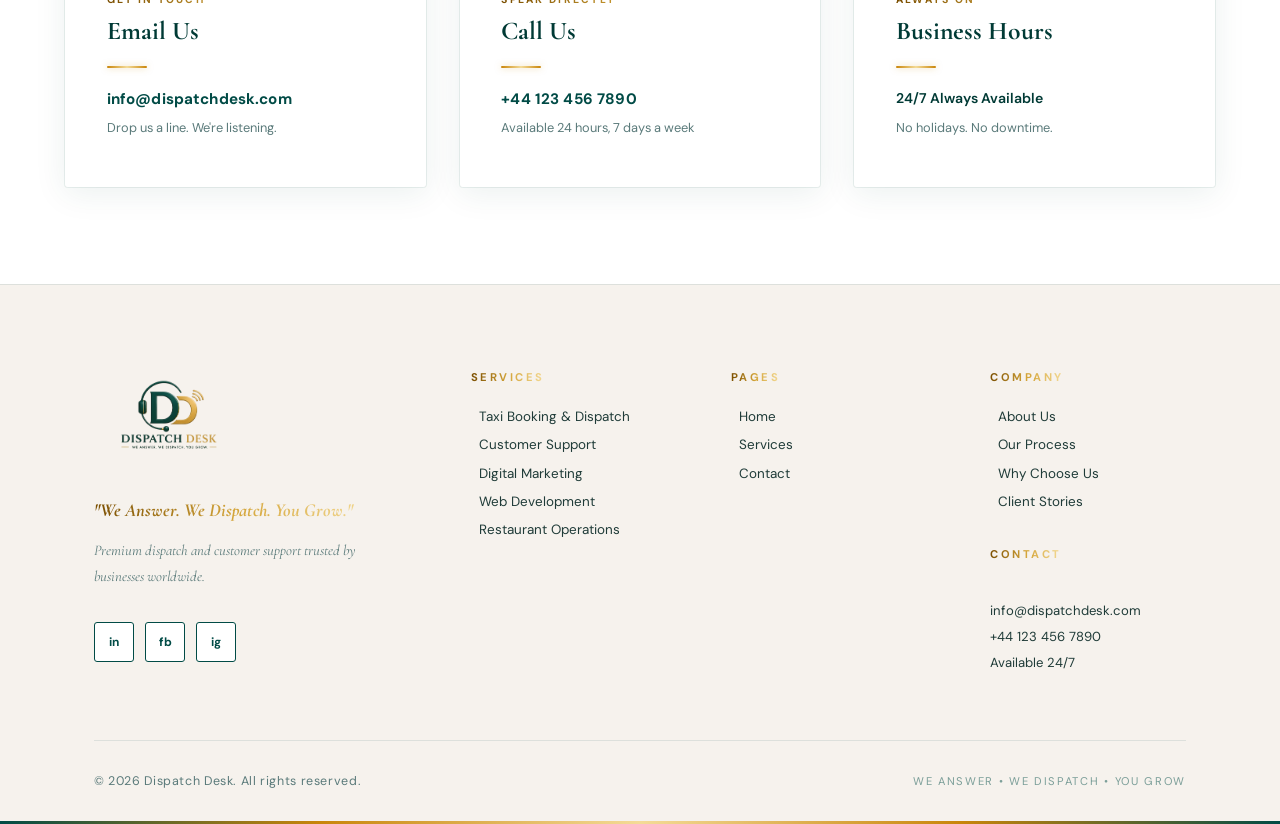
==== commit d7541057: "Add hero tags, replace over-committing claims, update stats sitewide - Add Weekend & Holiday Cover a" ====
--- a/index.html
+++ b/index.html
@@ -451,6 +451,8 @@
         <div class="hero-badge-pill"><span class="dot"></span>24/7 Coverage</div>
         <div class="hero-badge-pill"><span class="dot"></span>Taxi & Private Hire Experts</div>
         <div class="hero-badge-pill"><span class="dot"></span>Up to 60% Cost Saving</div>
+        <div class="hero-badge-pill"><span class="dot"></span>Weekend & Holiday Cover</div>
+        <div class="hero-badge-pill"><span class="dot"></span>No Payroll Headaches</div>
       </div>
     </div>
   </div>
@@ -661,7 +663,7 @@
       <div class="why-card" data-reveal="up"><div class="why-ico">&#9654;</div><h4>Dedicated Partnership</h4><p>We don&rsquo;t just serve clients  we become strategic partners invested in your growth. Your success is our benchmark.</p></div>
       <div class="why-card" data-reveal="up"><div class="why-ico">&#9733;</div><h4>Scalable Solutions</h4><p>Whether a growing startup or established enterprise, our flexible infrastructure scales with your ambitions, seamlessly.</p></div>
       <div class="why-card" data-reveal="up"><div class="why-ico">&#9632;</div><h4>Multi-Channel Capability</h4><p>From phone and email to live chat and social, we manage every customer touchpoint with consistent professionalism.</p></div>
-      <div class="why-card" data-reveal="up"><div class="why-ico">&#9650;</div><h4>Proven Track Record</h4><p>7+ satisfied clients and a 98% satisfaction rate are testament to our commitment to measurable, transparent results.</p></div>
+      <div class="why-card" data-reveal="up"><div class="why-ico">&#9650;</div><h4>Proven Track Record</h4><p>3+ satisfied clients and a 90% satisfaction rate reflect our commitment to measurable, transparent results.</p></div>
       <div class="why-card" data-reveal="up"><div class="why-ico">&#9752;</div><h4>Technology-Driven</h4><p>Certified across 6 major platforms  we bring technical precision and seamless integration to every engagement.</p></div>
     </div>
   </div>
@@ -681,7 +683,7 @@
         <div class="divider"></div>
         <p class="lead">A growing private-hire firm was losing late-night fares to unanswered calls and an exhausted in-house team. We took over their out-of-hours and peak-hour dispatch  within weeks every call was answered, drivers stayed busy, and their overheads dropped sharply.</p>
         <div class="case-stats">
-          <div><span class="cs-n">0</span><span class="cs-l">Missed Night Calls</span></div>
+          <div><span class="cs-n">24/7</span><span class="cs-l">Night Coverage</span></div>
           <div><span class="cs-n">+38%</span><span class="cs-l">More Completed Jobs</span></div>
           <div><span class="cs-n">60%</span><span class="cs-l">Lower Dispatch Cost</span></div>
         </div>
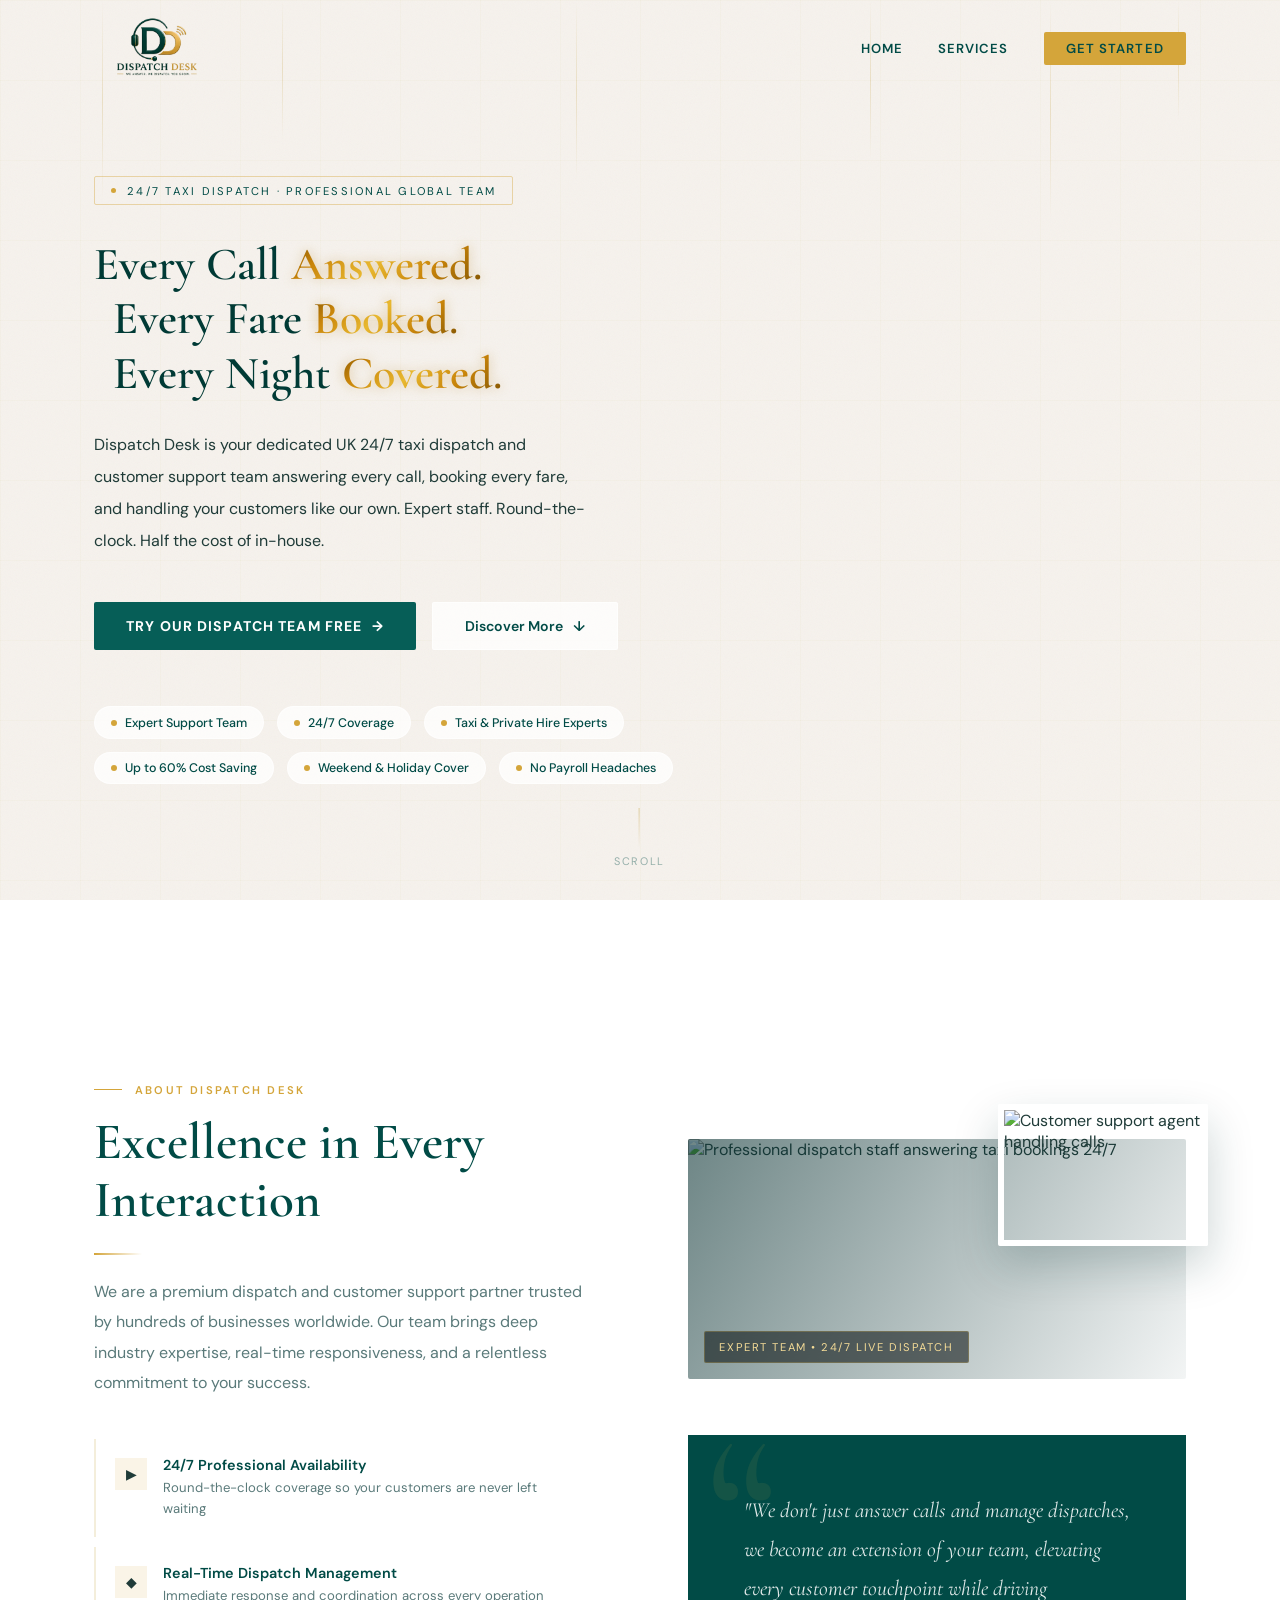
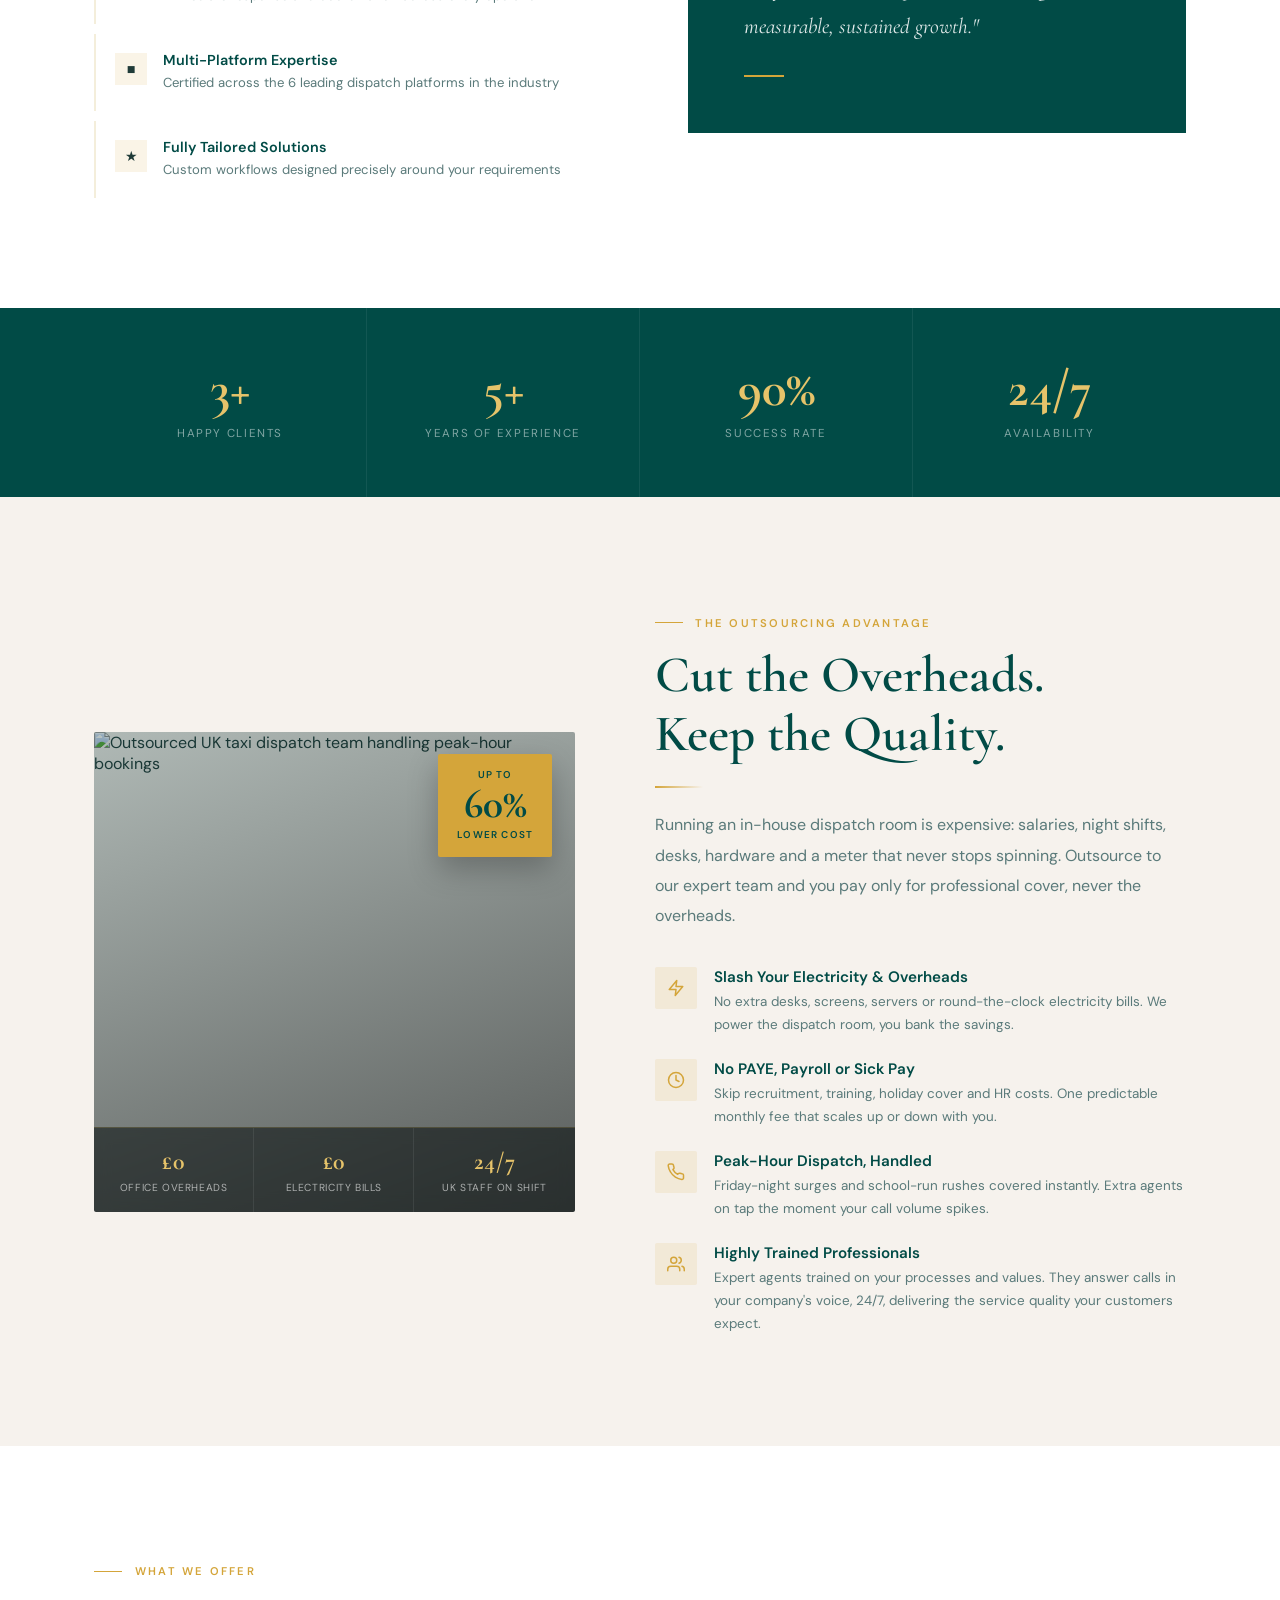
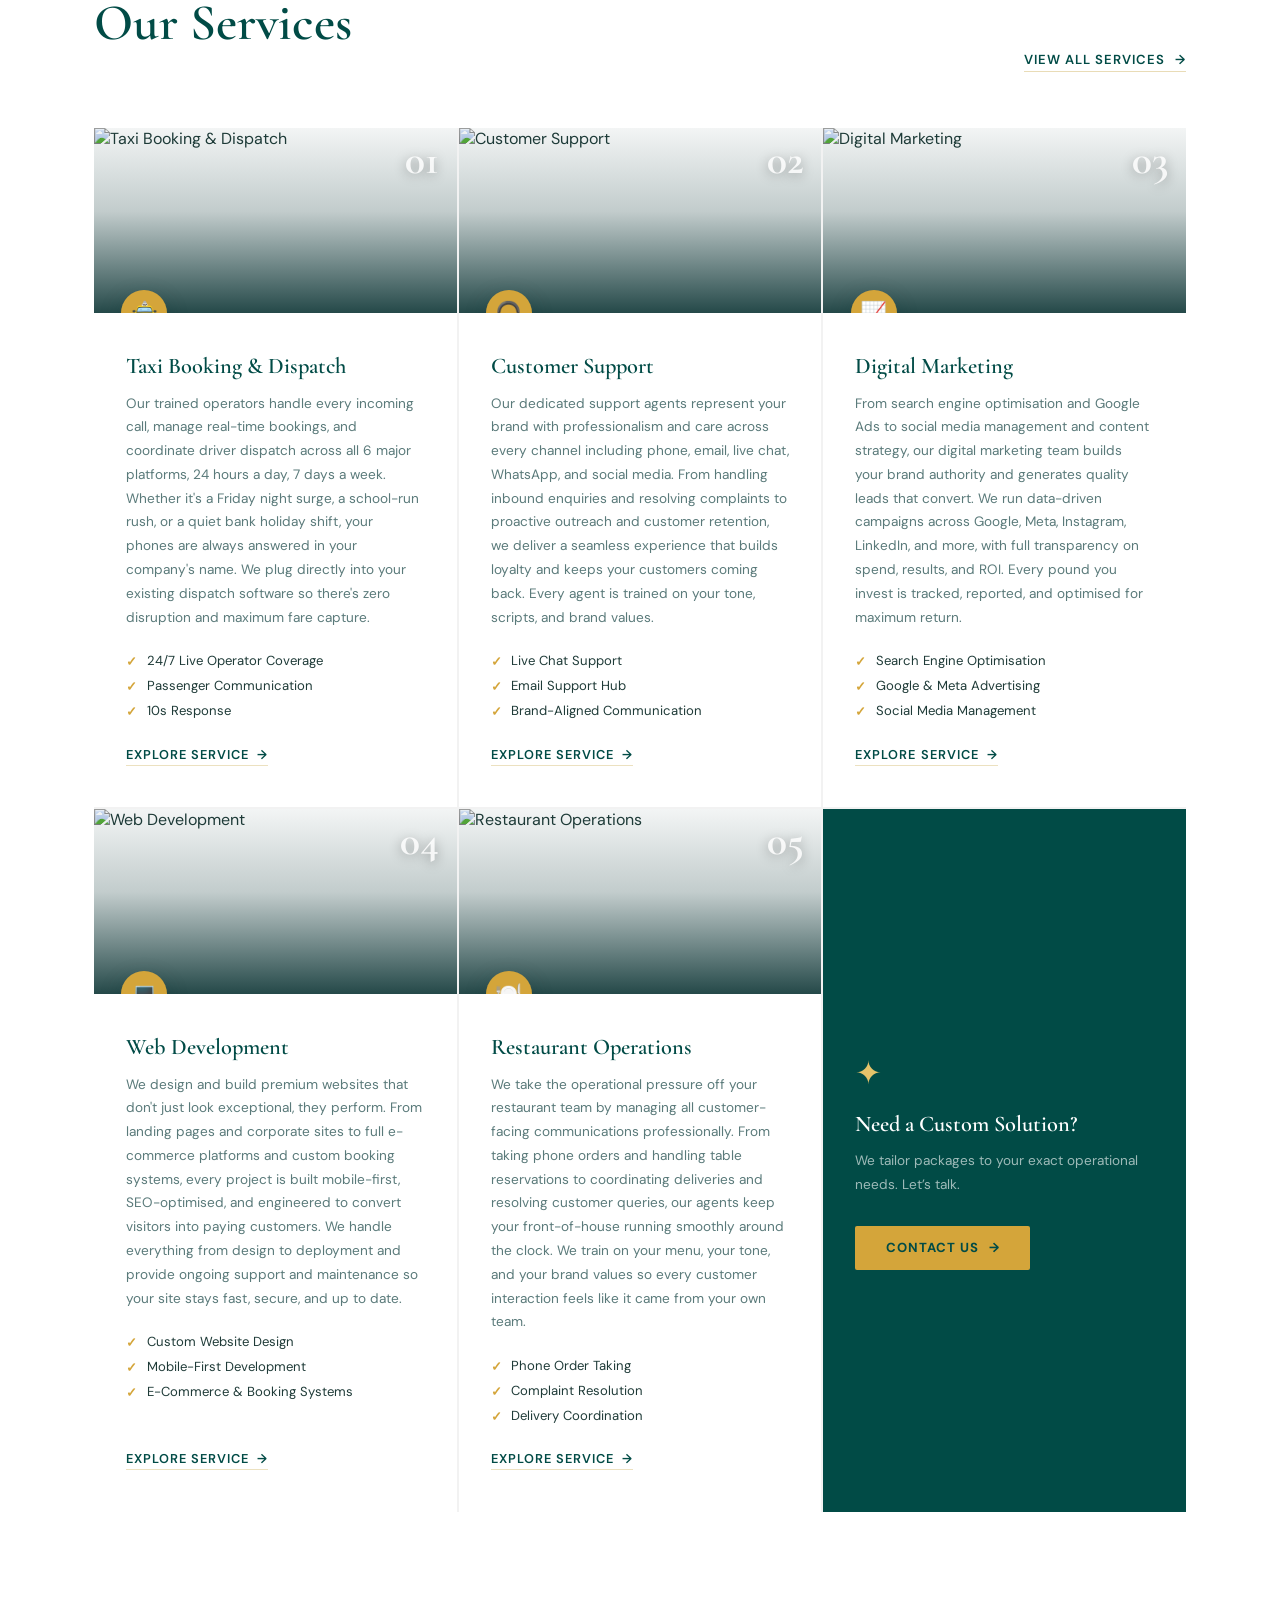
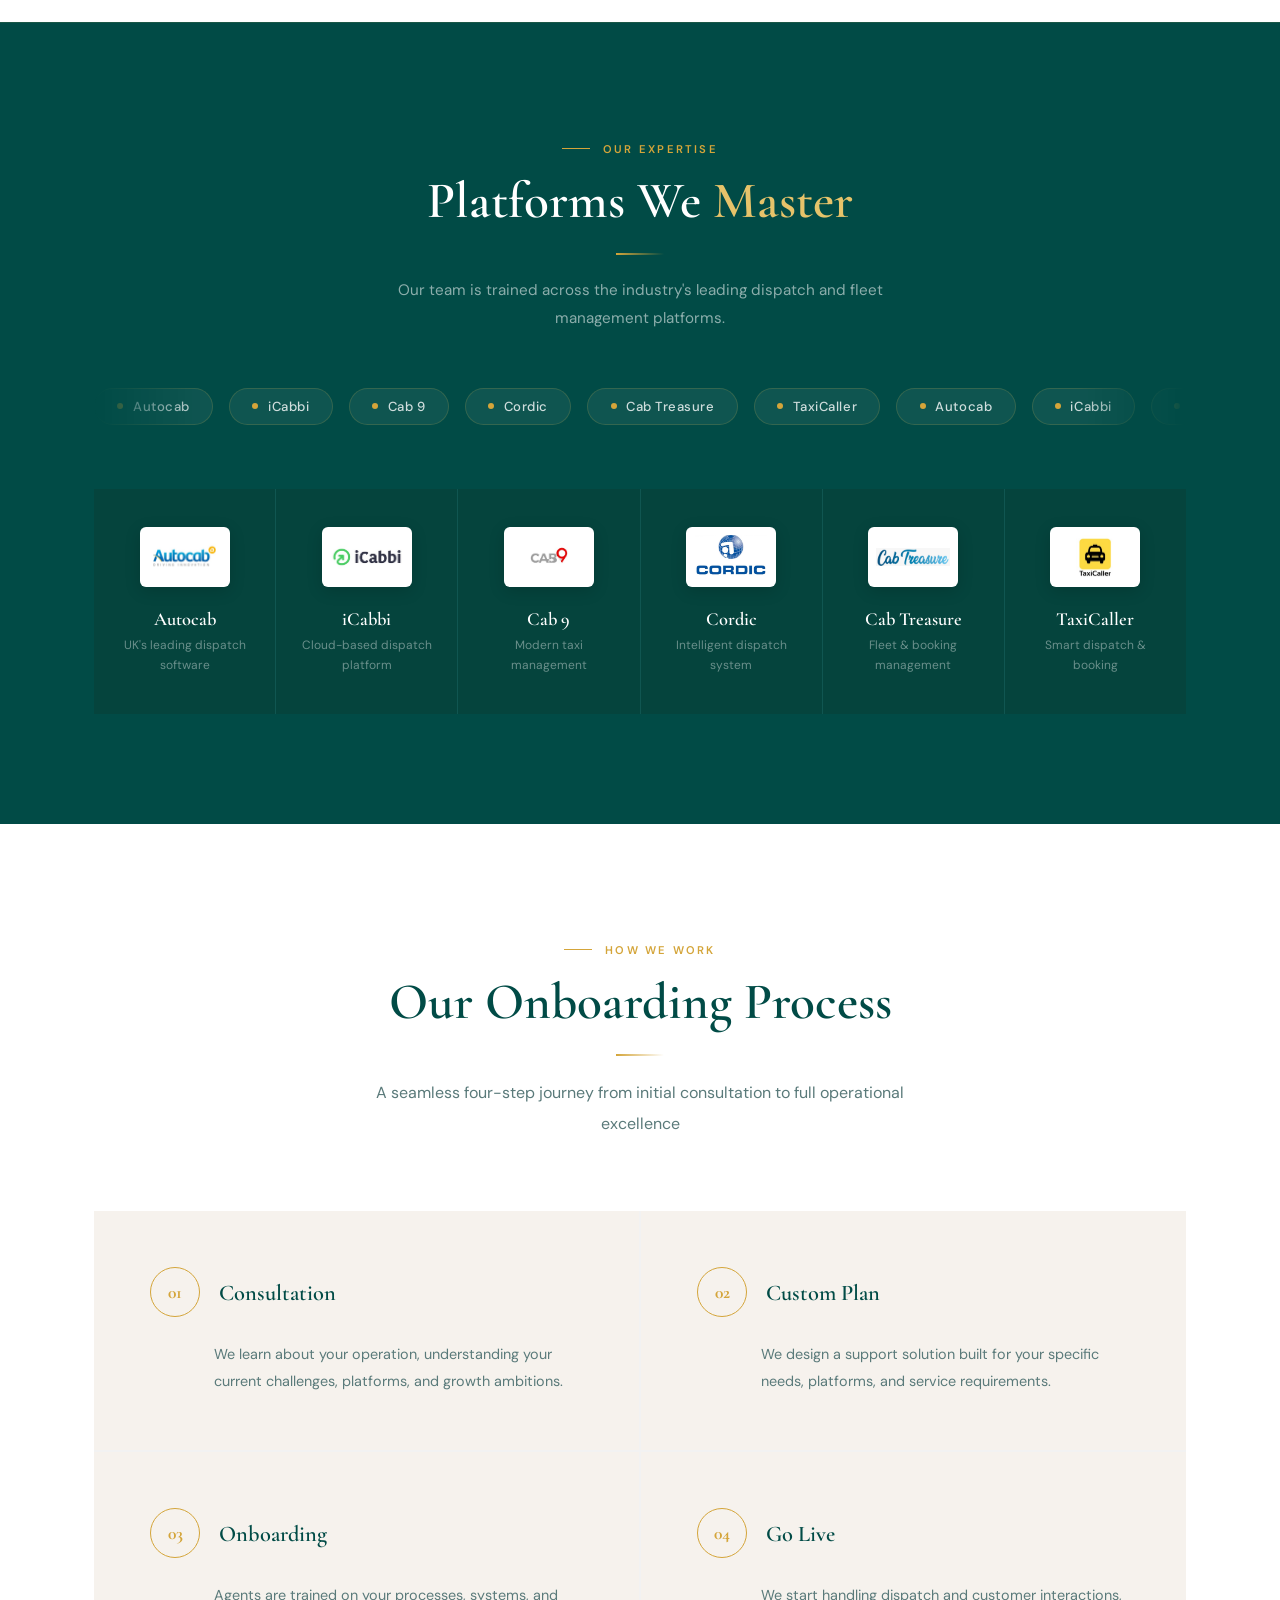
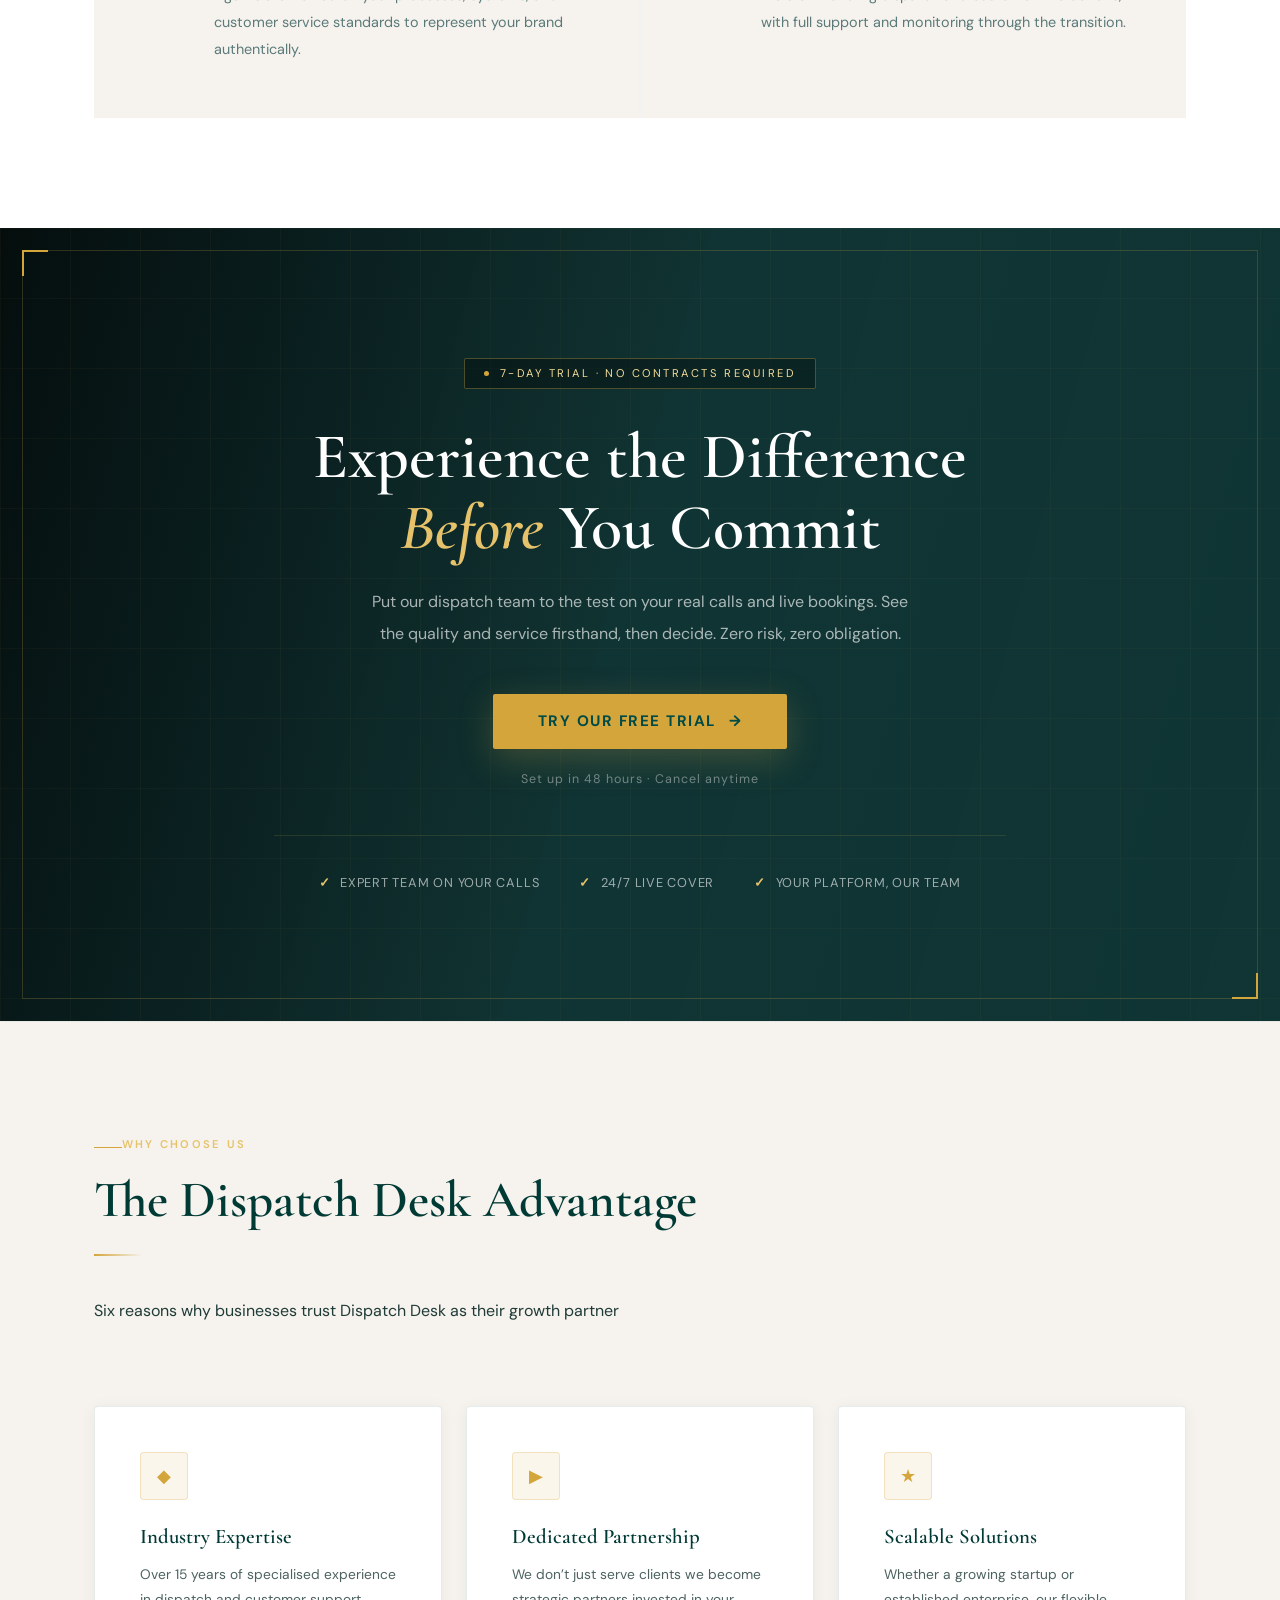
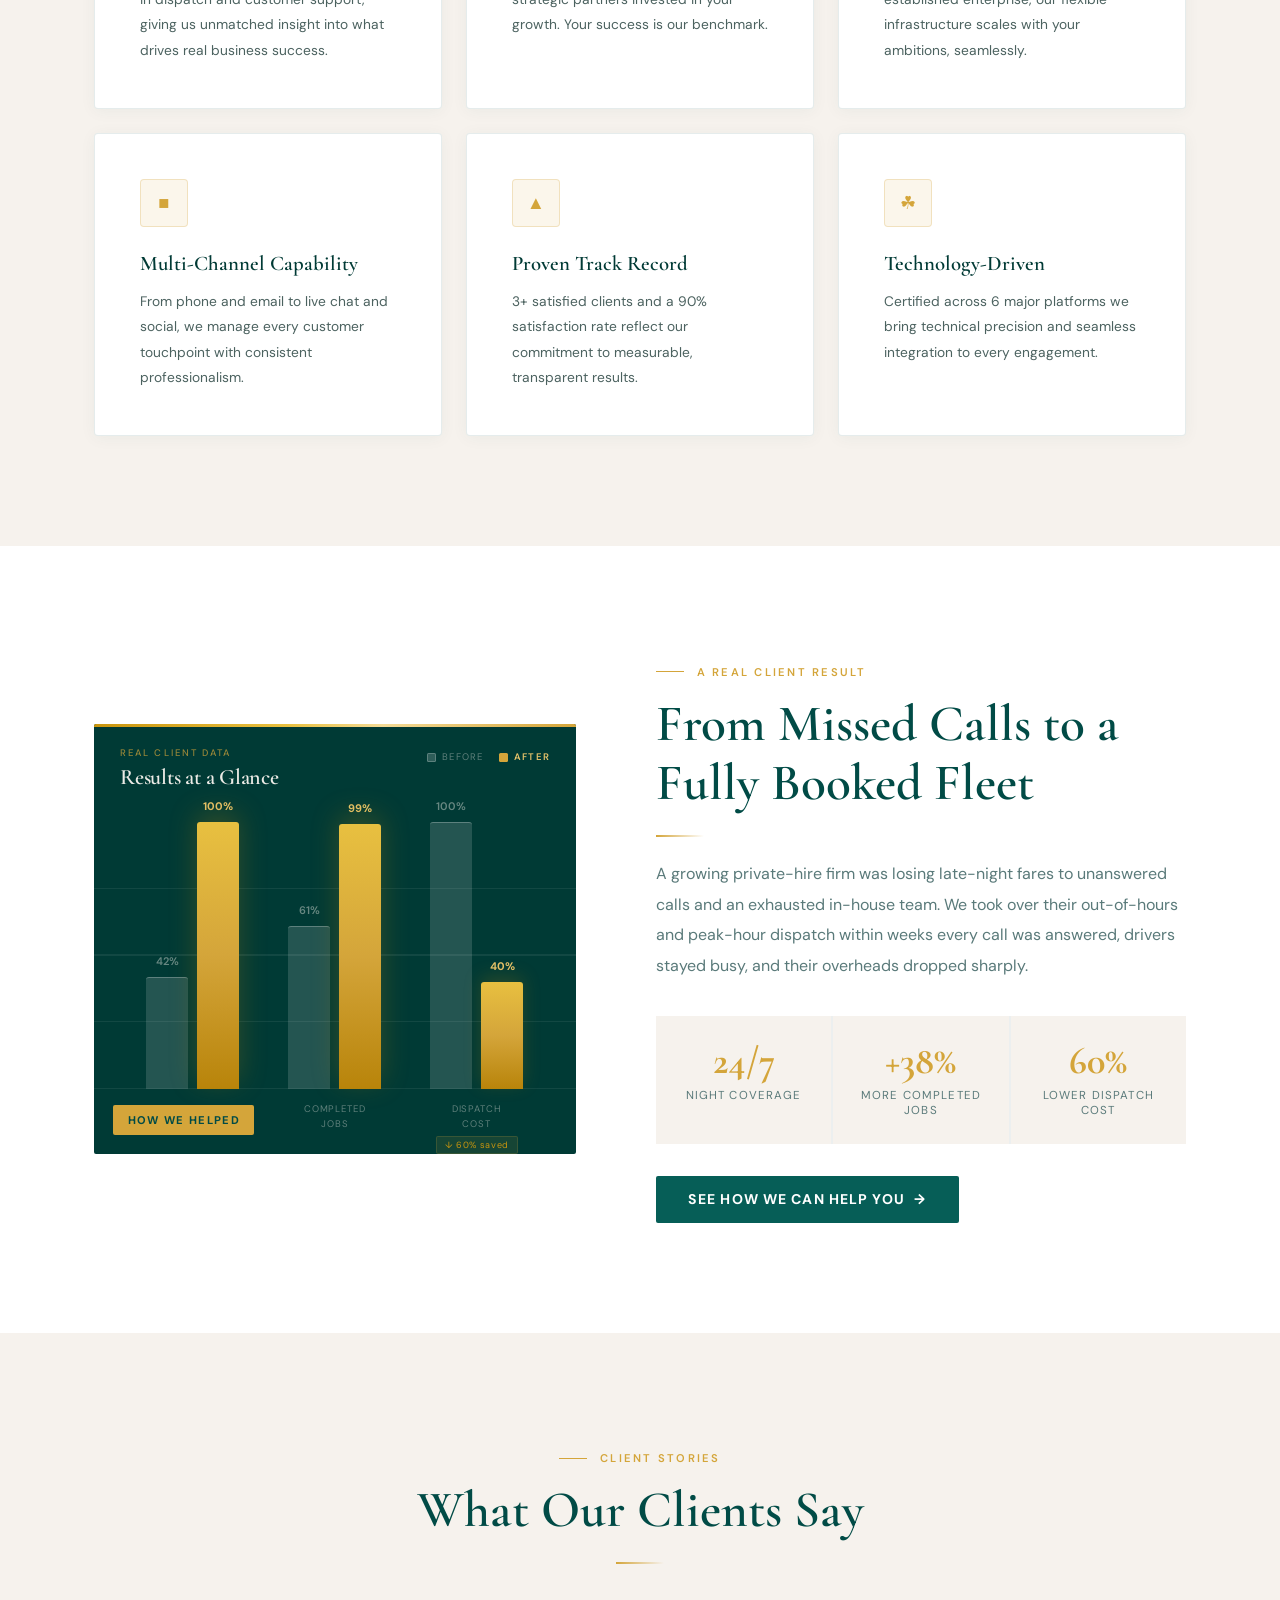
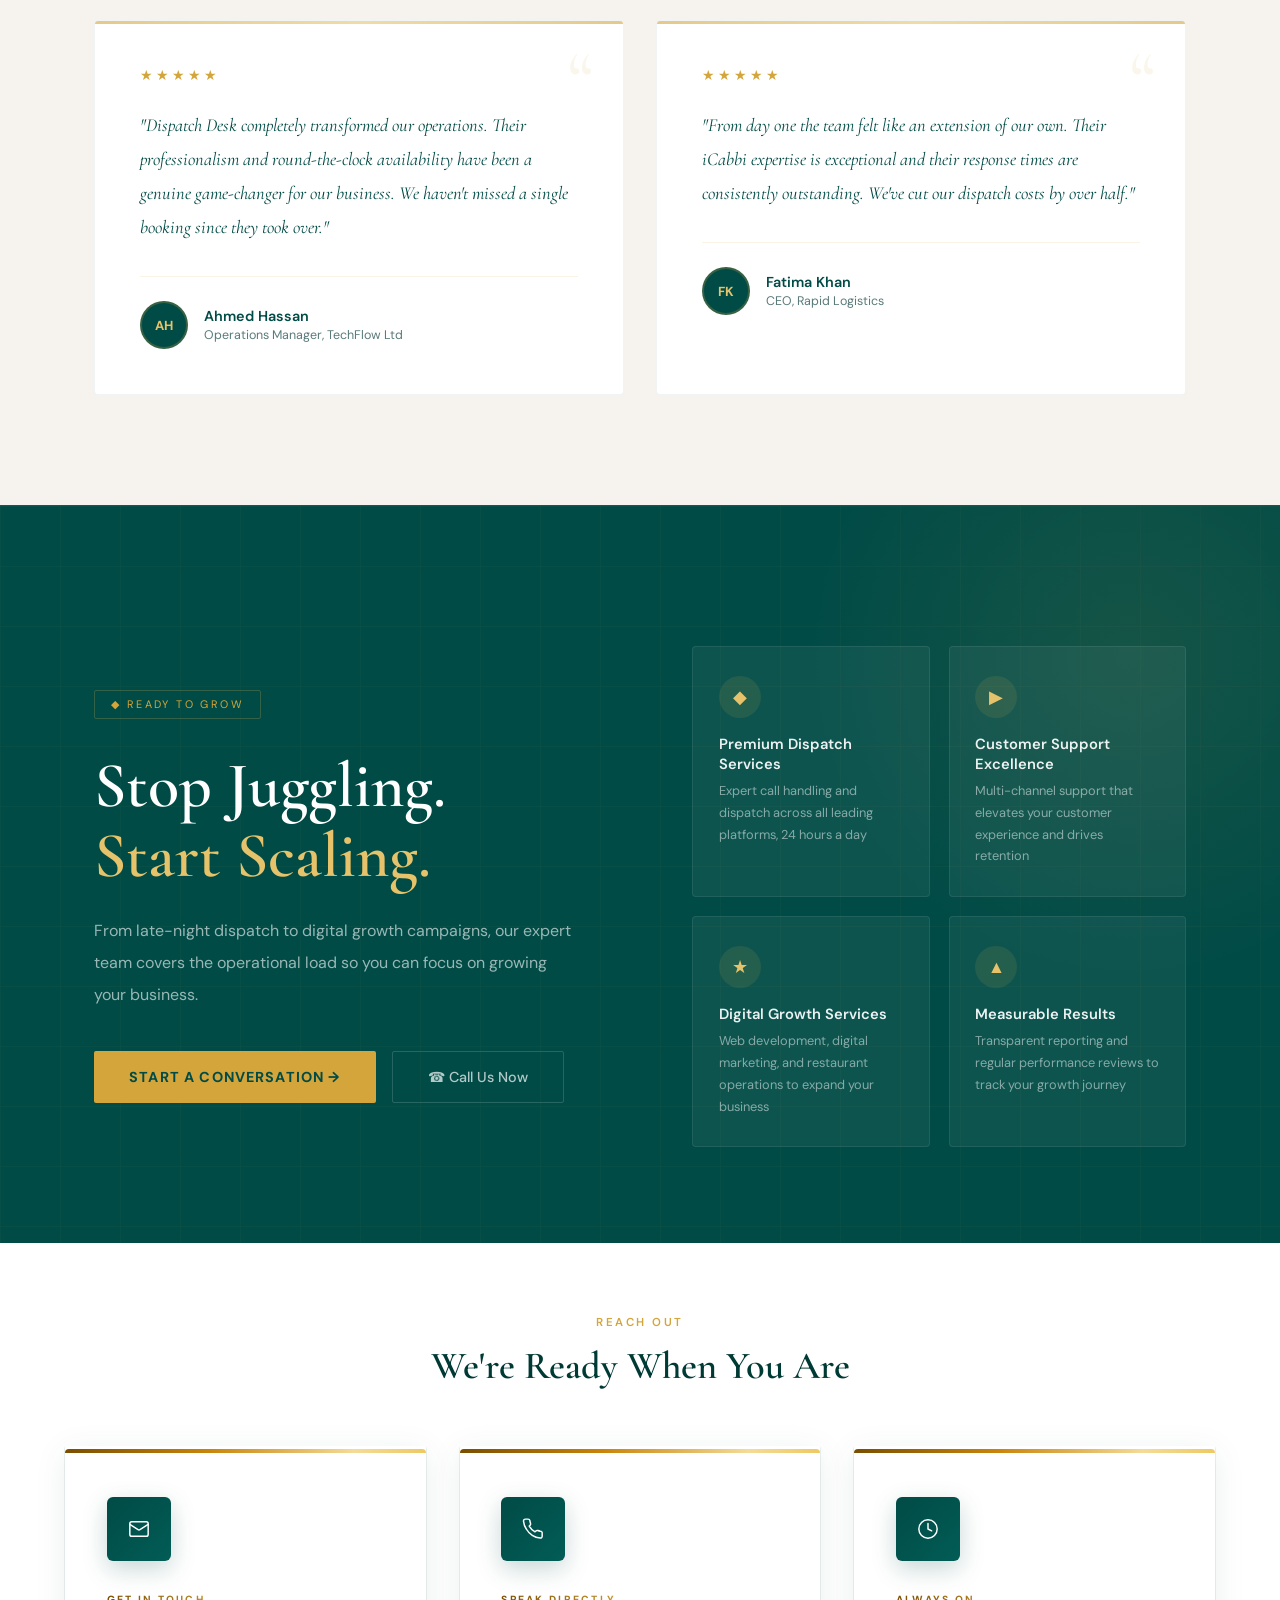
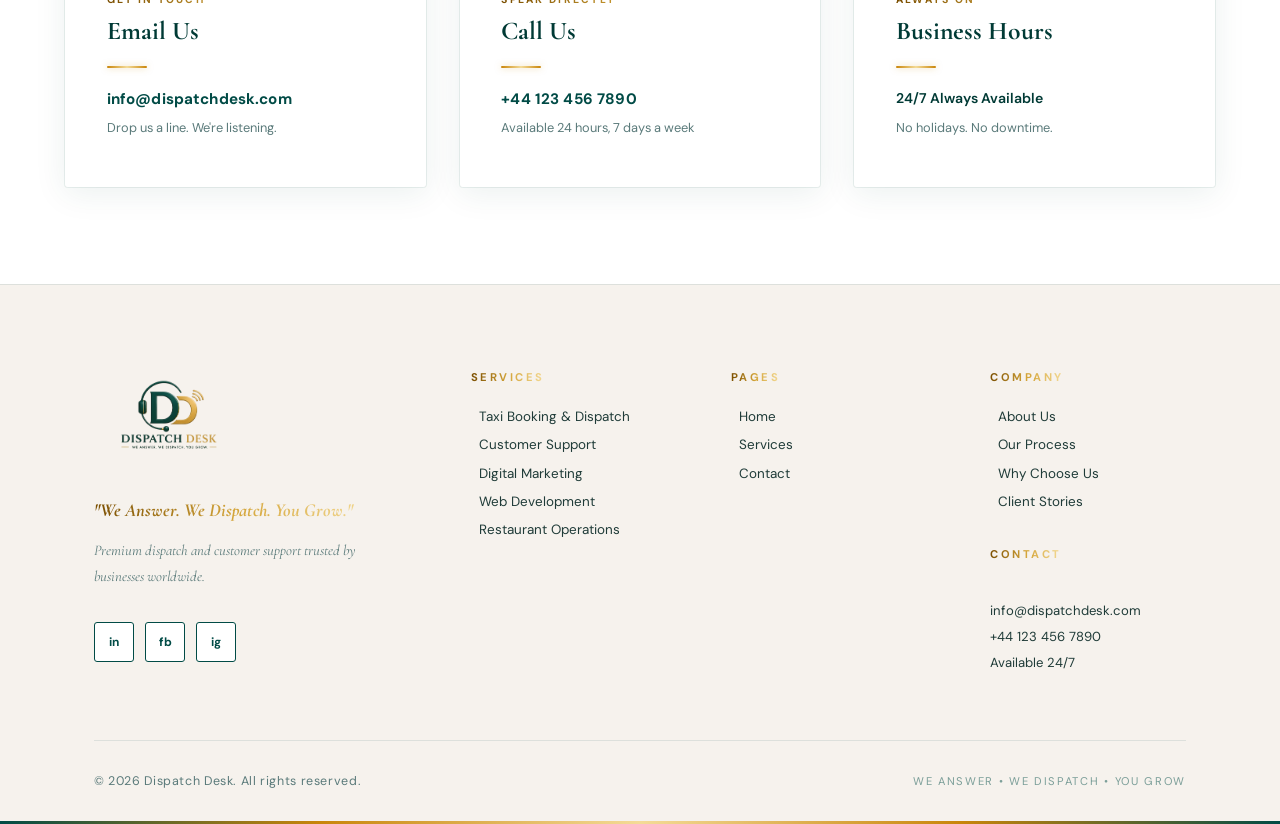
==== commit 6ba7ba2d: "Replace case study image with animated CSS bar chart Adds a pure CSS animated Before/After bar chart" ====
--- a/index.html
+++ b/index.html
@@ -343,6 +343,10 @@
 .case-media{position:relative;border-radius:2px;overflow:hidden}
 .case-media img{width:100%;height:430px;object-fit:cover;display:block}
 .case-media::after{content:'';position:absolute;inset:0;background:linear-gradient(150deg,rgba(13,53,53,.2),rgba(4,12,12,.5))}
+.case-media.case-chart{height:430px;background:#003A35}
+.case-media.case-chart::after{display:none}
+@keyframes ddBarUp{from{transform:scaleY(0);opacity:0}to{transform:scaleY(1);opacity:1}}
+@keyframes ddValIn{from{opacity:0;transform:translateY(5px)}to{opacity:1;transform:translateY(0)}}
 .case-media-badge{position:absolute;top:1.2rem;left:1.2rem;z-index:2;background:var(--gold);color:var(--teal);font-size:.7rem;font-weight:700;letter-spacing:.12em;text-transform:uppercase;padding:.5rem .9rem;border-radius:2px}
 .case-stats{display:grid;grid-template-columns:repeat(3,1fr);gap:2px;background:rgba(13,53,53,.08);margin-top:2.2rem}
 .case-stats div{background:var(--cream);padding:1.6rem 1rem;text-align:center}
@@ -673,9 +677,65 @@
 <section class="sec case-sec" id="results">
   <div class="sec-inner">
     <div class="case-wrap">
-      <div class="case-media" data-reveal="left">
-        <img src="https://images.pexels.com/photos/16124559/pexels-photo-16124559.jpeg?auto=compress&cs=tinysrgb&w=900&fm=webp" alt="Private hire taxi fleet kept busy by outsourced 24/7 dispatch" loading="lazy">
-        <span class="case-media-badge">How We Helped</span>
+      <div class="case-media case-chart" data-reveal="left">
+        <div style="position:absolute;inset:0;display:flex;flex-direction:column;font-family:'DM Sans',sans-serif;">
+          <div style="height:3px;background:linear-gradient(90deg,#C9950E 0%,#E8C040 40%,#F4DB97 60%,#D4A53A 100%);flex-shrink:0;"></div>
+          <div style="padding:20px 26px 10px;display:flex;justify-content:space-between;align-items:flex-start;flex-shrink:0;">
+            <div>
+              <p style="font-size:9.5px;letter-spacing:.22em;text-transform:uppercase;color:rgba(212,165,58,.7);margin:0 0 6px;font-weight:500;">Real Client Data</p>
+              <h4 style="font-family:'Cormorant Garamond',serif;font-size:22px;font-weight:600;color:rgba(246,242,237,.96);margin:0;line-height:1.1;letter-spacing:-.01em;">Results at a Glance</h4>
+            </div>
+            <div style="display:flex;gap:16px;padding-top:4px;flex-shrink:0;">
+              <span style="display:flex;align-items:center;gap:6px;font-size:9.5px;letter-spacing:.12em;text-transform:uppercase;color:rgba(246,242,237,.38);"><span style="width:9px;height:9px;border-radius:1.5px;background:rgba(255,255,255,.18);display:inline-block;flex-shrink:0;border:1px solid rgba(255,255,255,.22);"></span>Before</span>
+              <span style="display:flex;align-items:center;gap:6px;font-size:9.5px;letter-spacing:.12em;text-transform:uppercase;color:#E6C36A;font-weight:600;"><span style="width:9px;height:9px;border-radius:1.5px;background:#D4A53A;display:inline-block;flex-shrink:0;"></span>After</span>
+            </div>
+          </div>
+          <div style="flex:1;position:relative;min-height:0;">
+            <div style="position:absolute;top:22px;bottom:0;left:0;right:0;background:repeating-linear-gradient(to top,rgba(255,255,255,.07) 0px,rgba(255,255,255,.07) 1px,transparent 1px,transparent 25%);">
+              <div style="position:absolute;inset:0;display:flex;align-items:flex-end;justify-content:space-around;padding:0 28px;">
+                <div style="display:flex;align-items:flex-end;gap:9px;height:100%;">
+                  <div style="position:relative;width:42px;height:100%;display:flex;align-items:flex-end;">
+                    <span style="position:absolute;bottom:calc(42% + 9px);left:0;right:0;text-align:center;font-size:11px;font-weight:600;color:rgba(246,242,237,.42);opacity:0;animation:ddValIn .35s ease 1.1s forwards;">42%</span>
+                    <div style="width:100%;height:42%;background:rgba(255,255,255,.14);border-radius:3px 3px 0 0;border-top:1px solid rgba(255,255,255,.26);transform-origin:bottom center;animation:ddBarUp .85s cubic-bezier(.34,1.15,.64,1) .25s both;"></div>
+                  </div>
+                  <div style="position:relative;width:42px;height:100%;display:flex;align-items:flex-end;">
+                    <span style="position:absolute;bottom:calc(100% + 9px);left:0;right:0;text-align:center;font-size:11px;font-weight:700;color:#E6C36A;opacity:0;animation:ddValIn .35s ease 1.35s forwards;">100%</span>
+                    <div style="width:100%;height:100%;background:linear-gradient(to top,#B8840A,#D4A53A,#E8C040);border-radius:3px 3px 0 0;transform-origin:bottom center;animation:ddBarUp .85s cubic-bezier(.34,1.15,.64,1) .5s both;box-shadow:0 -8px 28px rgba(184,132,10,.28);"></div>
+                  </div>
+                </div>
+                <div style="display:flex;align-items:flex-end;gap:9px;height:100%;">
+                  <div style="position:relative;width:42px;height:100%;display:flex;align-items:flex-end;">
+                    <span style="position:absolute;bottom:calc(61% + 9px);left:0;right:0;text-align:center;font-size:11px;font-weight:600;color:rgba(246,242,237,.42);opacity:0;animation:ddValIn .35s ease 1.6s forwards;">61%</span>
+                    <div style="width:100%;height:61%;background:rgba(255,255,255,.14);border-radius:3px 3px 0 0;border-top:1px solid rgba(255,255,255,.26);transform-origin:bottom center;animation:ddBarUp .85s cubic-bezier(.34,1.15,.64,1) .75s both;"></div>
+                  </div>
+                  <div style="position:relative;width:42px;height:100%;display:flex;align-items:flex-end;">
+                    <span style="position:absolute;bottom:calc(99% + 9px);left:0;right:0;text-align:center;font-size:11px;font-weight:700;color:#E6C36A;opacity:0;animation:ddValIn .35s ease 1.85s forwards;">99%</span>
+                    <div style="width:100%;height:99%;background:linear-gradient(to top,#B8840A,#D4A53A,#E8C040);border-radius:3px 3px 0 0;transform-origin:bottom center;animation:ddBarUp .85s cubic-bezier(.34,1.15,.64,1) 1s both;box-shadow:0 -8px 28px rgba(184,132,10,.28);"></div>
+                  </div>
+                </div>
+                <div style="display:flex;align-items:flex-end;gap:9px;height:100%;">
+                  <div style="position:relative;width:42px;height:100%;display:flex;align-items:flex-end;">
+                    <span style="position:absolute;bottom:calc(100% + 9px);left:0;right:0;text-align:center;font-size:11px;font-weight:600;color:rgba(246,242,237,.42);opacity:0;animation:ddValIn .35s ease 2.1s forwards;">100%</span>
+                    <div style="width:100%;height:100%;background:rgba(255,255,255,.14);border-radius:3px 3px 0 0;border-top:1px solid rgba(255,255,255,.26);transform-origin:bottom center;animation:ddBarUp .85s cubic-bezier(.34,1.15,.64,1) 1.25s both;"></div>
+                  </div>
+                  <div style="position:relative;width:42px;height:100%;display:flex;align-items:flex-end;">
+                    <span style="position:absolute;bottom:calc(40% + 9px);left:0;right:0;text-align:center;font-size:11px;font-weight:700;color:#E6C36A;opacity:0;animation:ddValIn .35s ease 2.35s forwards;">40%</span>
+                    <div style="width:100%;height:40%;background:linear-gradient(to top,#B8840A,#D4A53A,#E8C040);border-radius:3px 3px 0 0;transform-origin:bottom center;animation:ddBarUp .85s cubic-bezier(.34,1.15,.64,1) 1.5s both;box-shadow:0 -5px 18px rgba(184,132,10,.22);"></div>
+                  </div>
+                </div>
+              </div>
+            </div>
+          </div>
+          <div style="display:flex;justify-content:space-around;padding:13px 28px 0;flex-shrink:0;">
+            <div style="text-align:center;width:100px;"><p style="font-size:9.5px;letter-spacing:.1em;text-transform:uppercase;color:rgba(246,242,237,.38);margin:0;line-height:1.55;">Calls<br>Answered</p></div>
+            <div style="text-align:center;width:100px;"><p style="font-size:9.5px;letter-spacing:.1em;text-transform:uppercase;color:rgba(246,242,237,.38);margin:0;line-height:1.55;">Completed<br>Jobs</p></div>
+            <div style="text-align:center;width:100px;">
+              <p style="font-size:9.5px;letter-spacing:.1em;text-transform:uppercase;color:rgba(246,242,237,.38);margin:0;line-height:1.55;">Dispatch<br>Cost</p>
+              <span style="display:inline-block;margin-top:5px;font-size:9px;background:rgba(212,165,58,.1);color:#C9950E;padding:2px 8px;border-radius:2px;letter-spacing:.07em;border:1px solid rgba(212,165,58,.18);">&#8595; 60% saved</span>
+            </div>
+          </div>
+        </div>
+        <span class="case-media-badge" style="top:auto;bottom:1.2rem;left:1.2rem;">How We Helped</span>
       </div>
       <div class="case-body" data-reveal="right">
         <span class="tag">A Real Client Result</span>
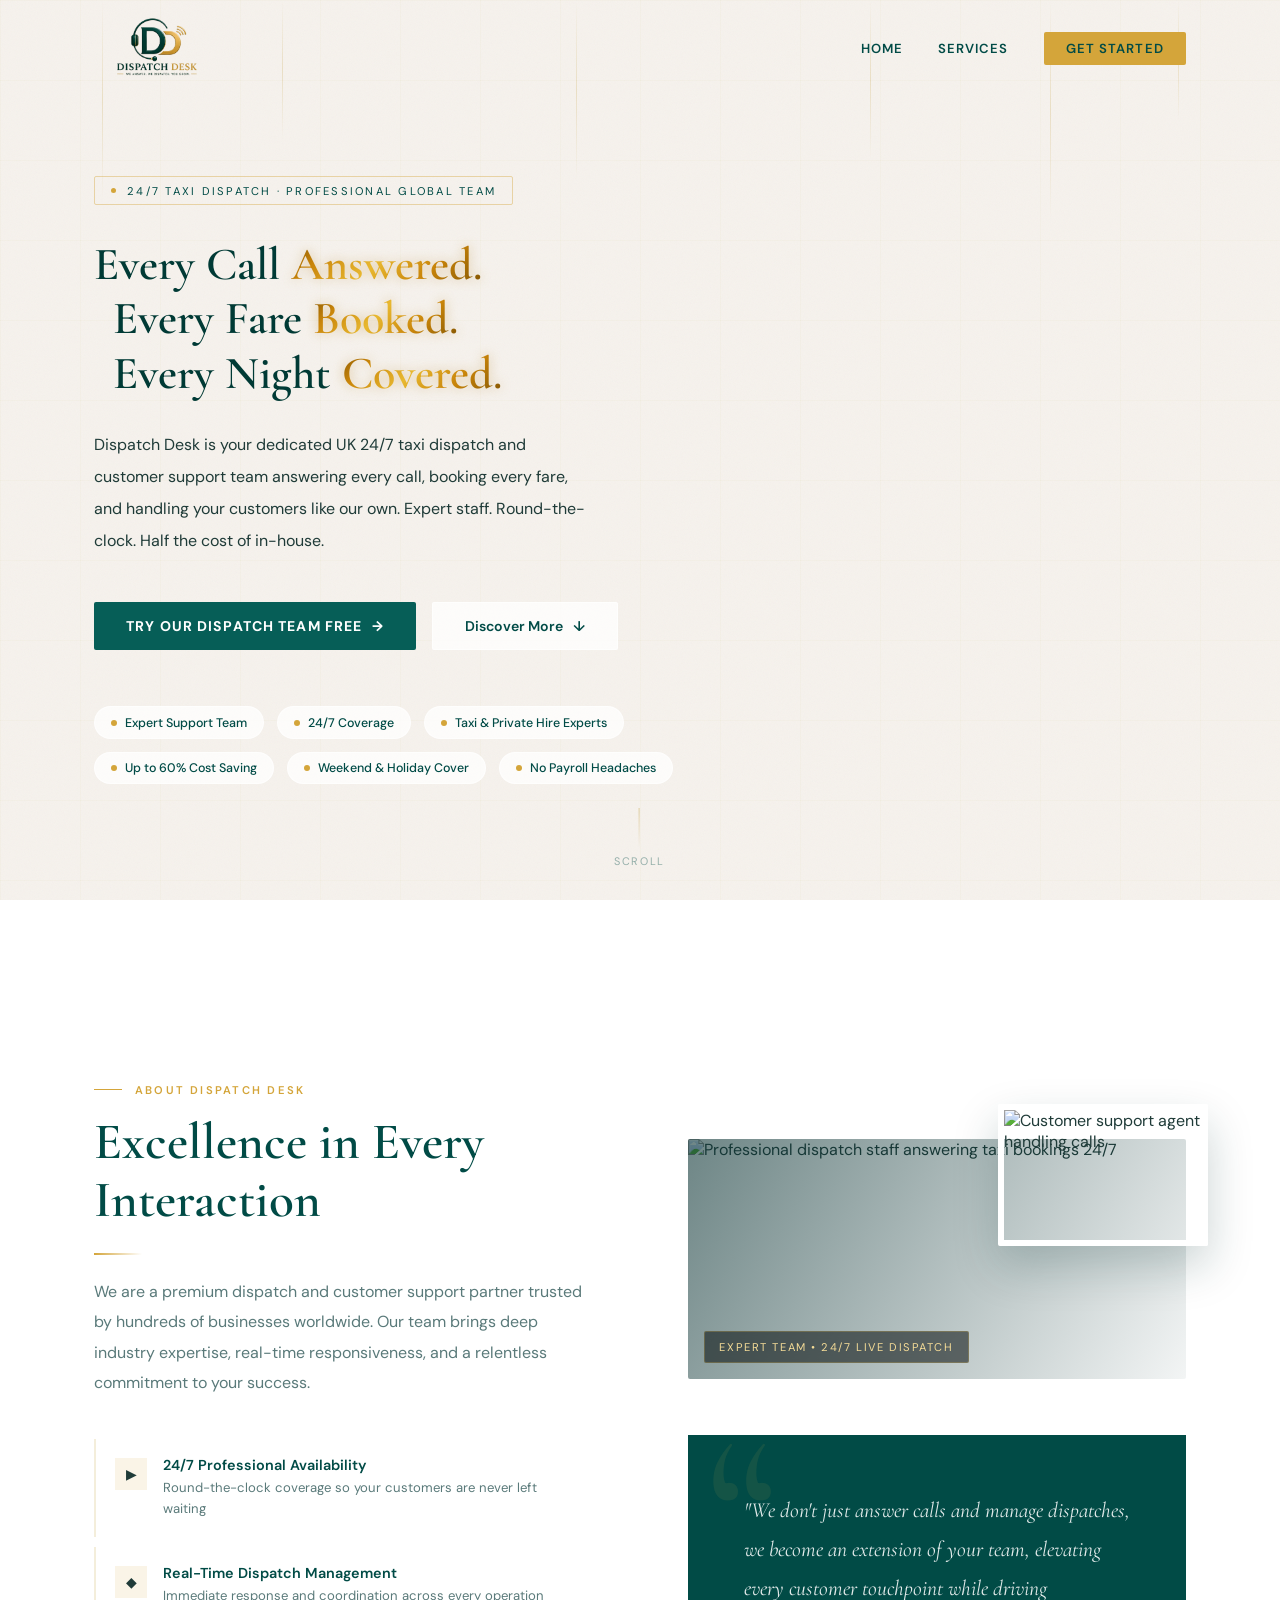
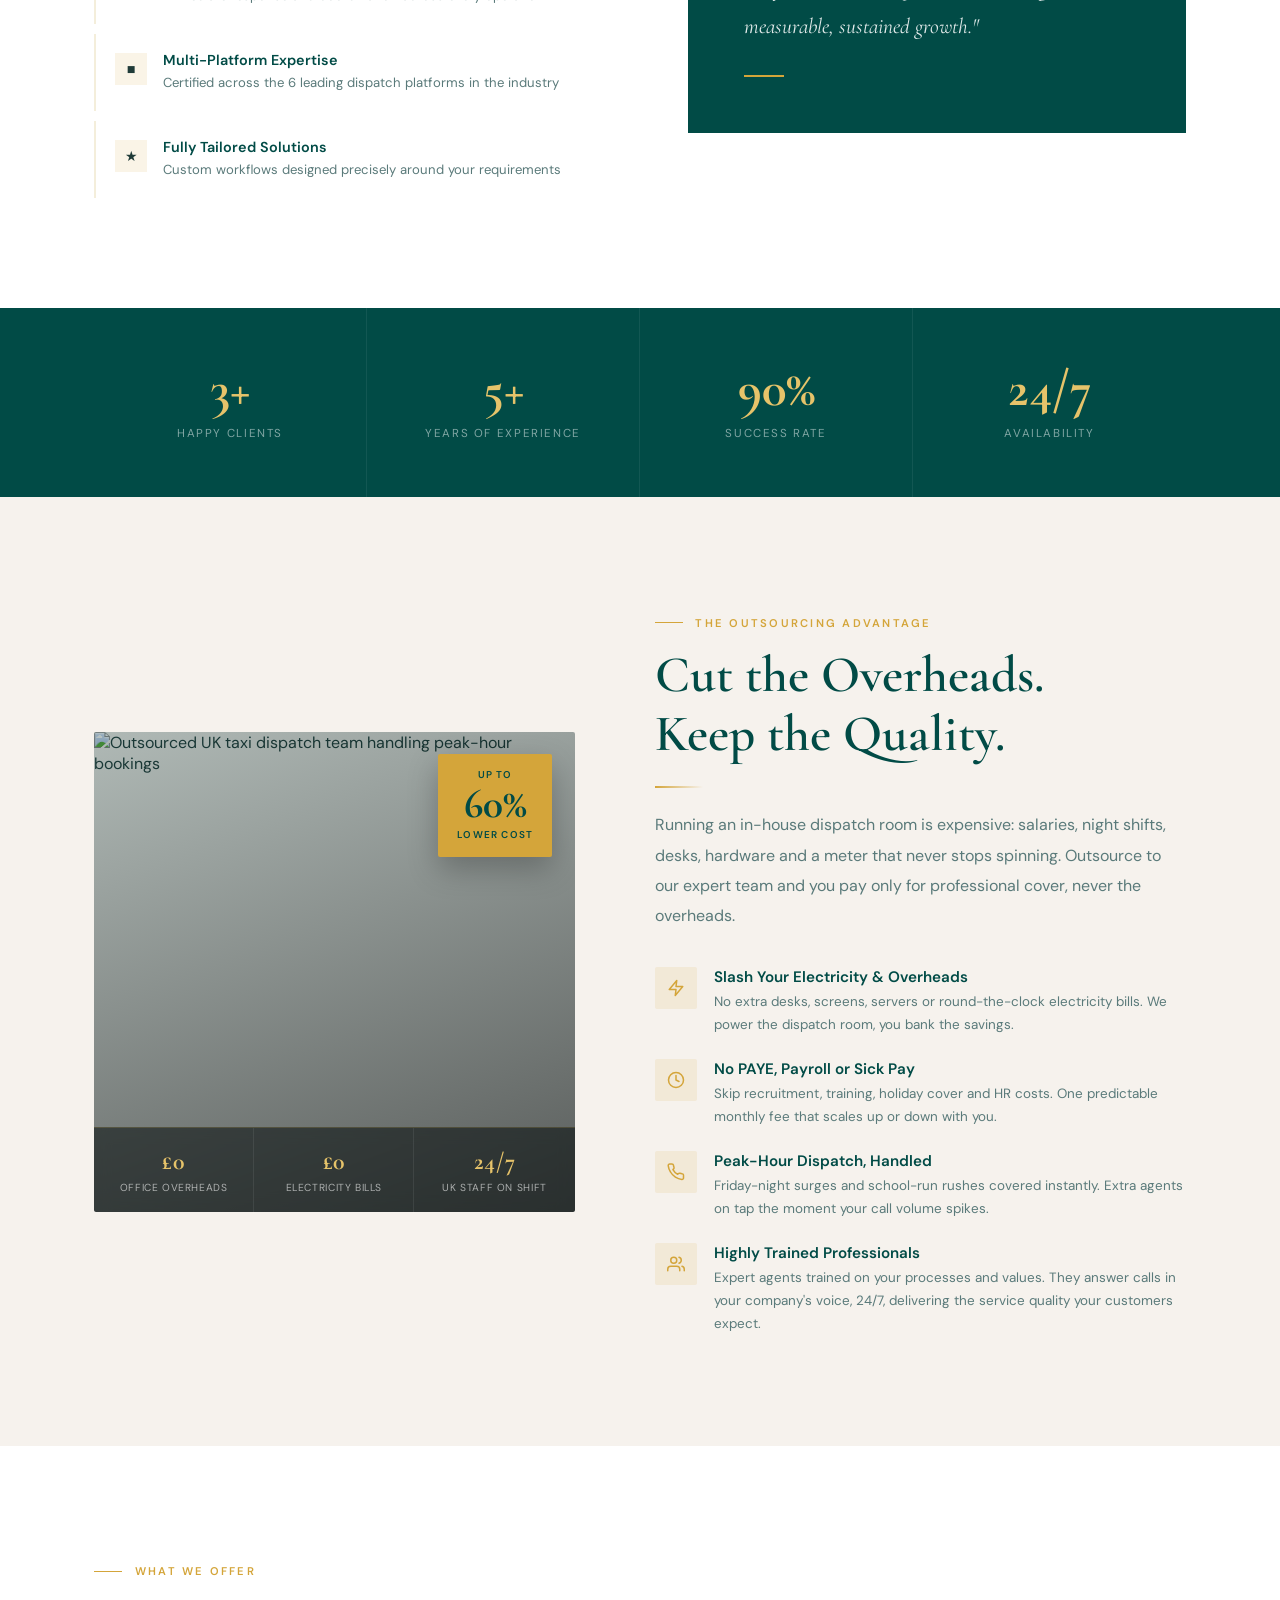
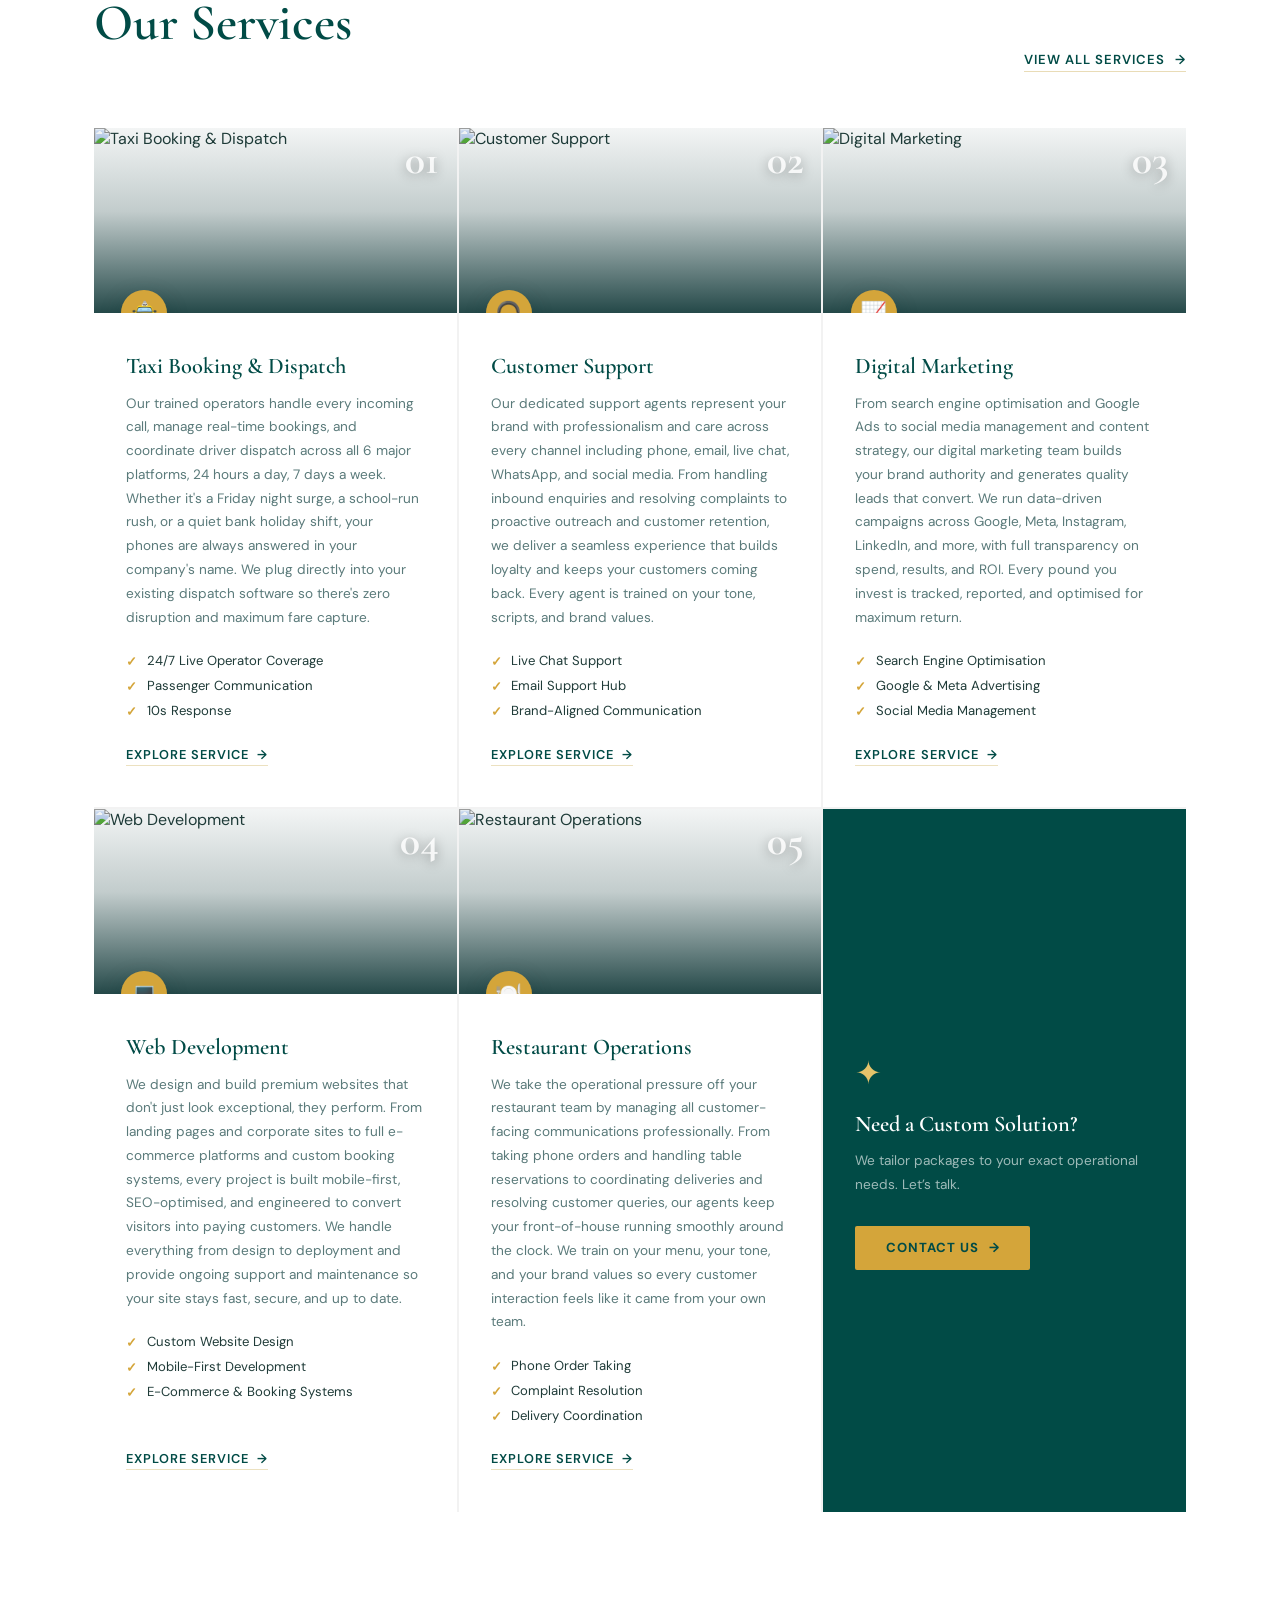
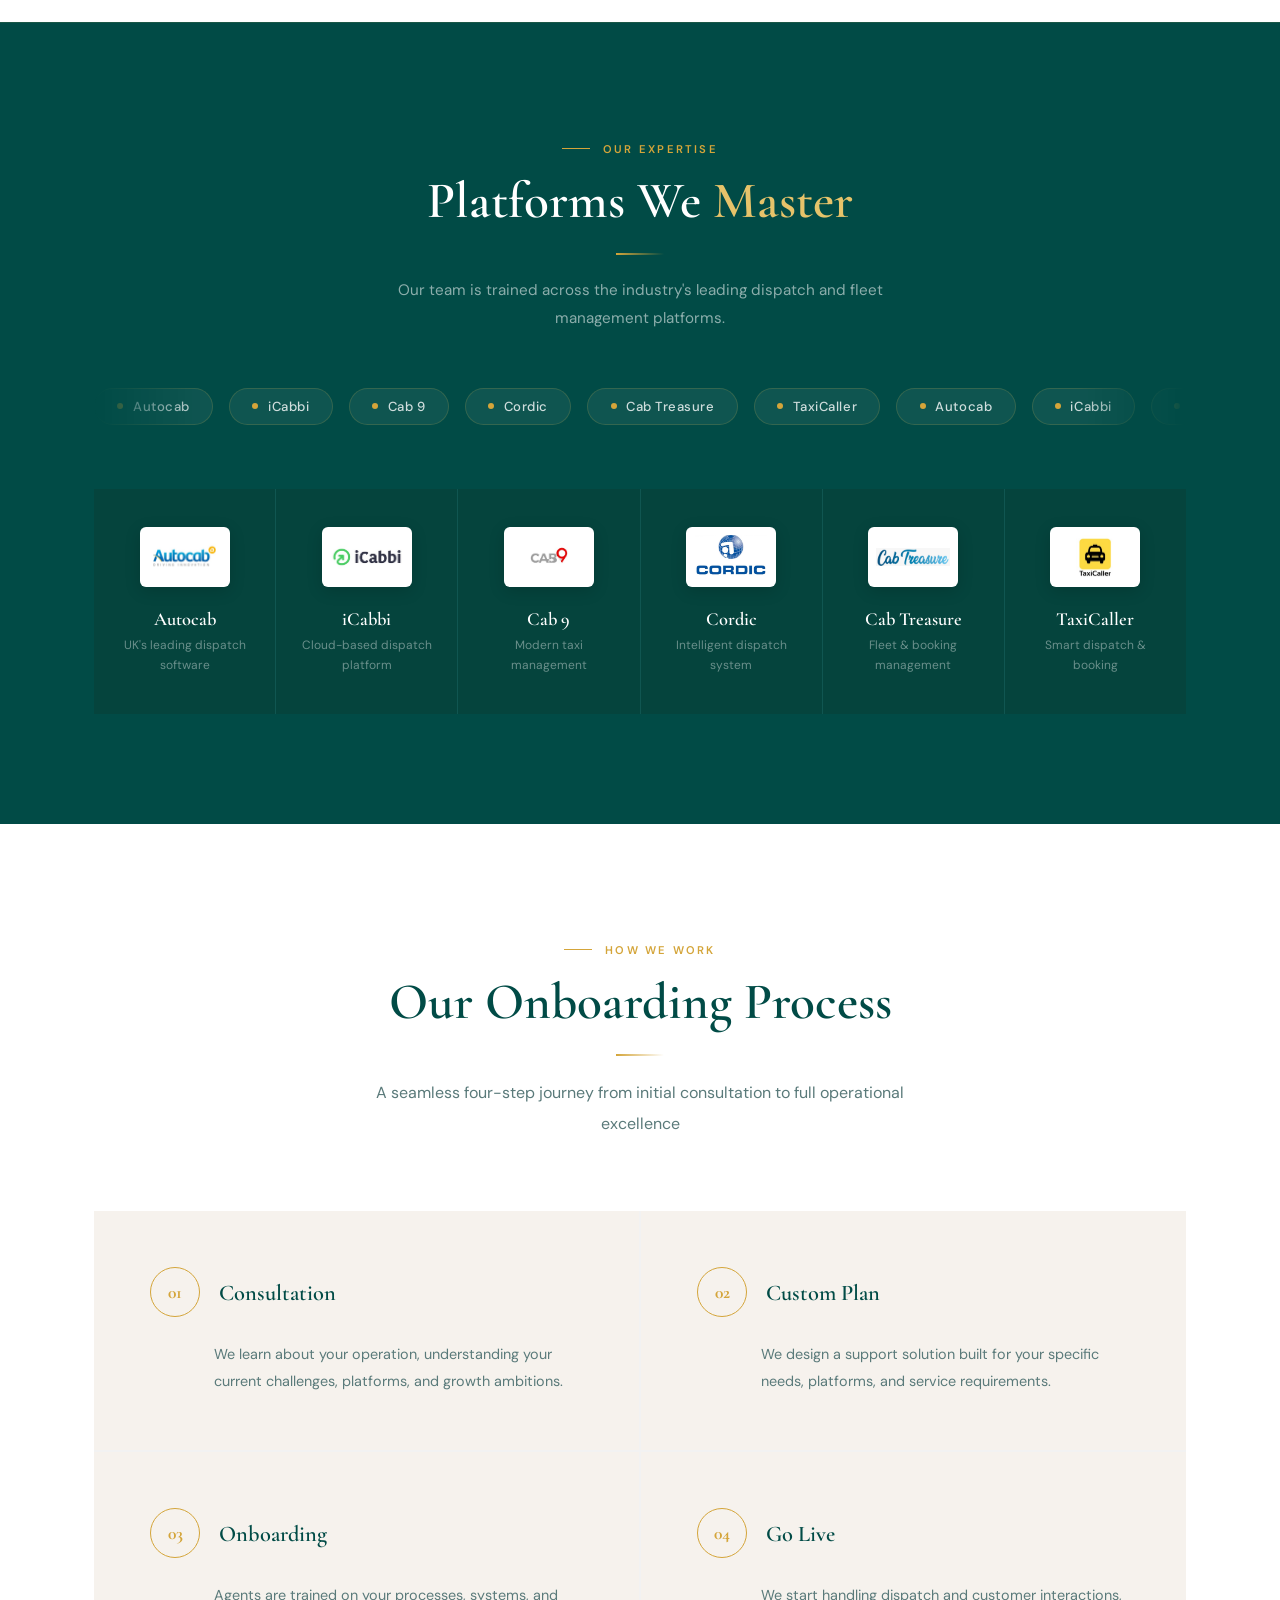
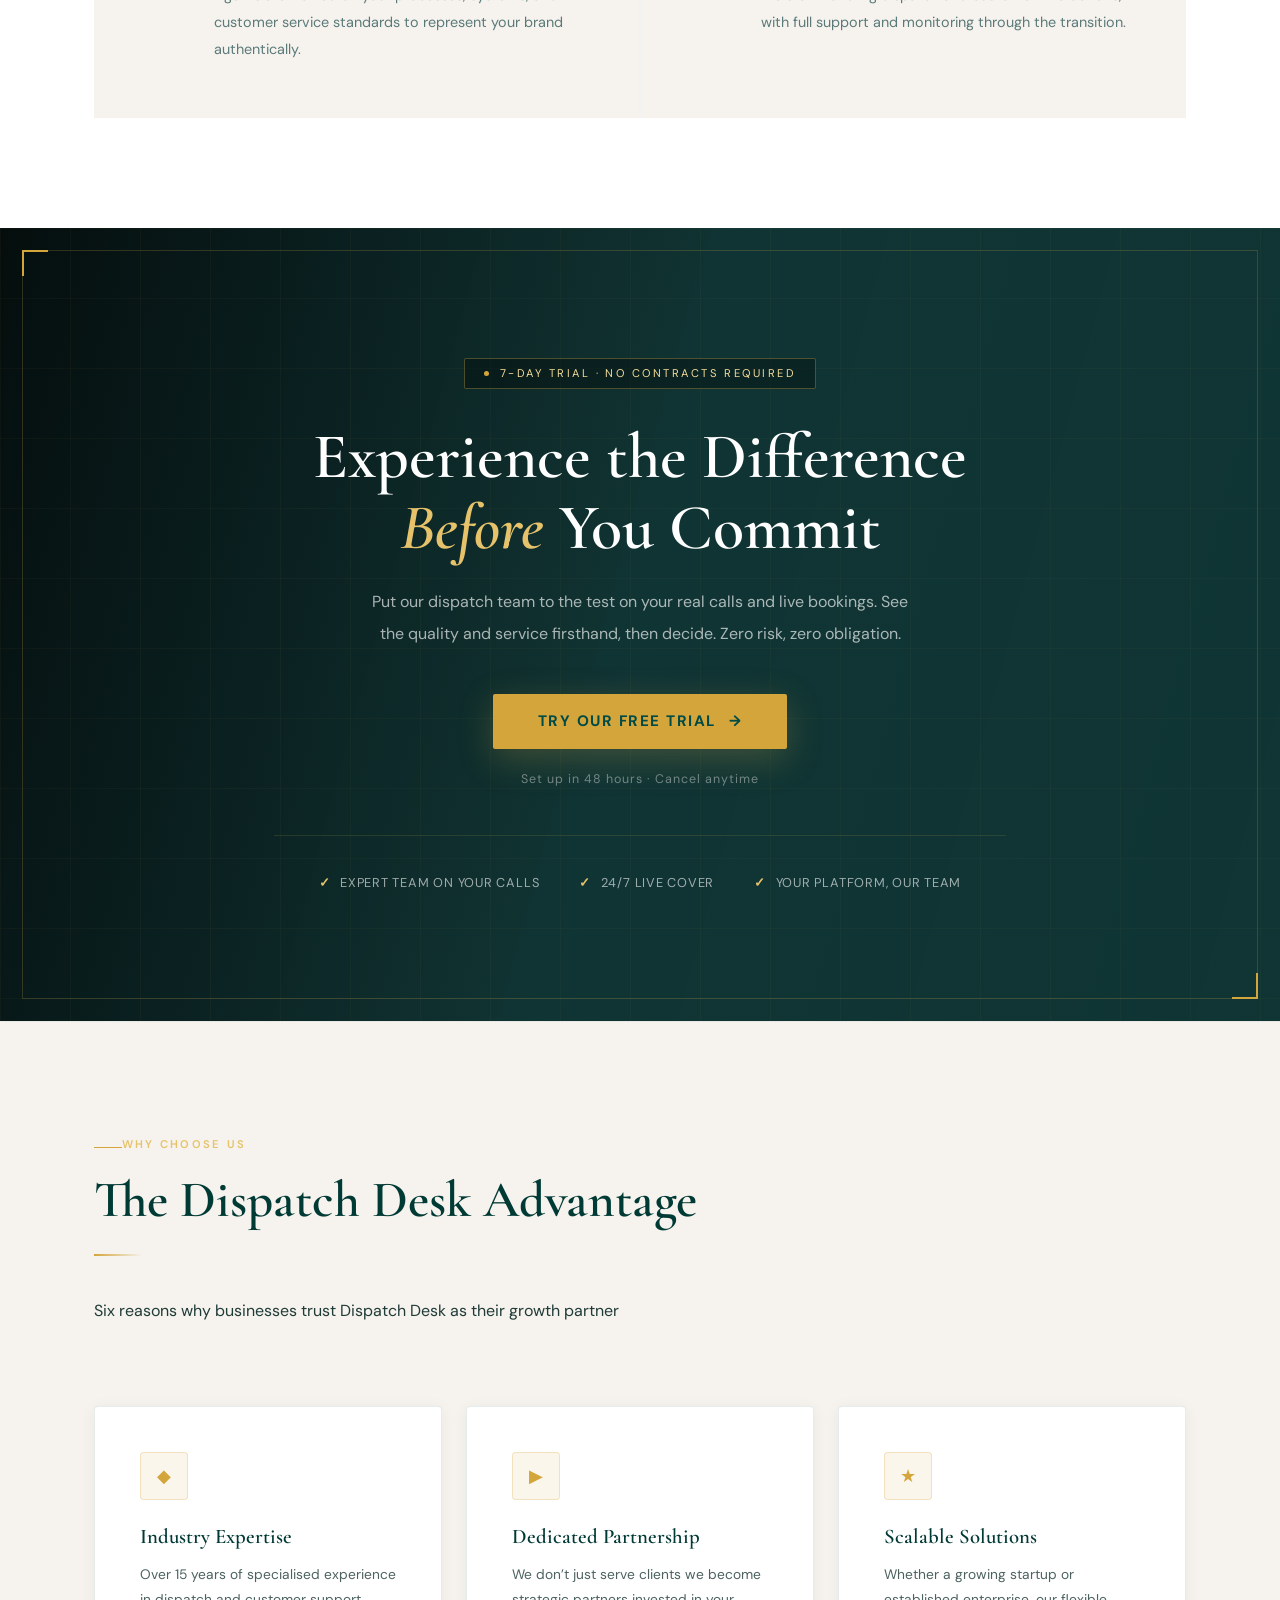
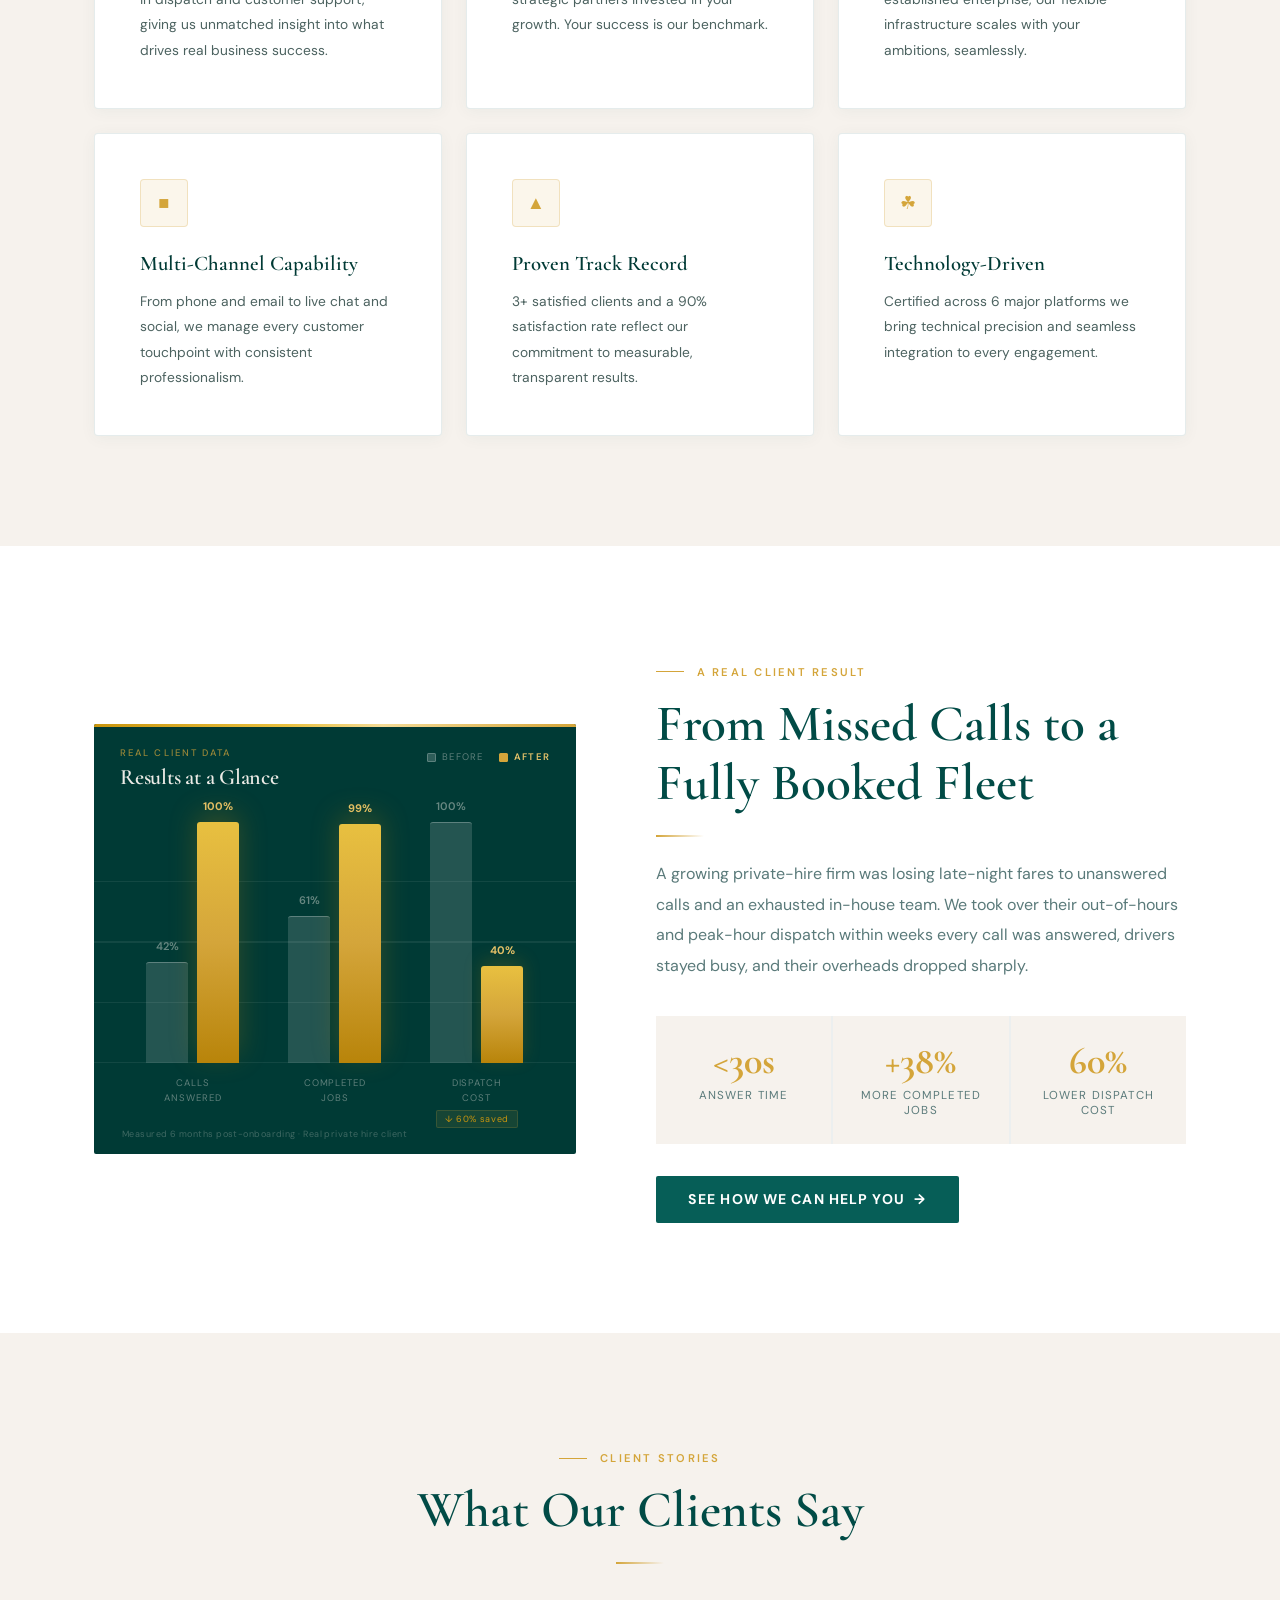
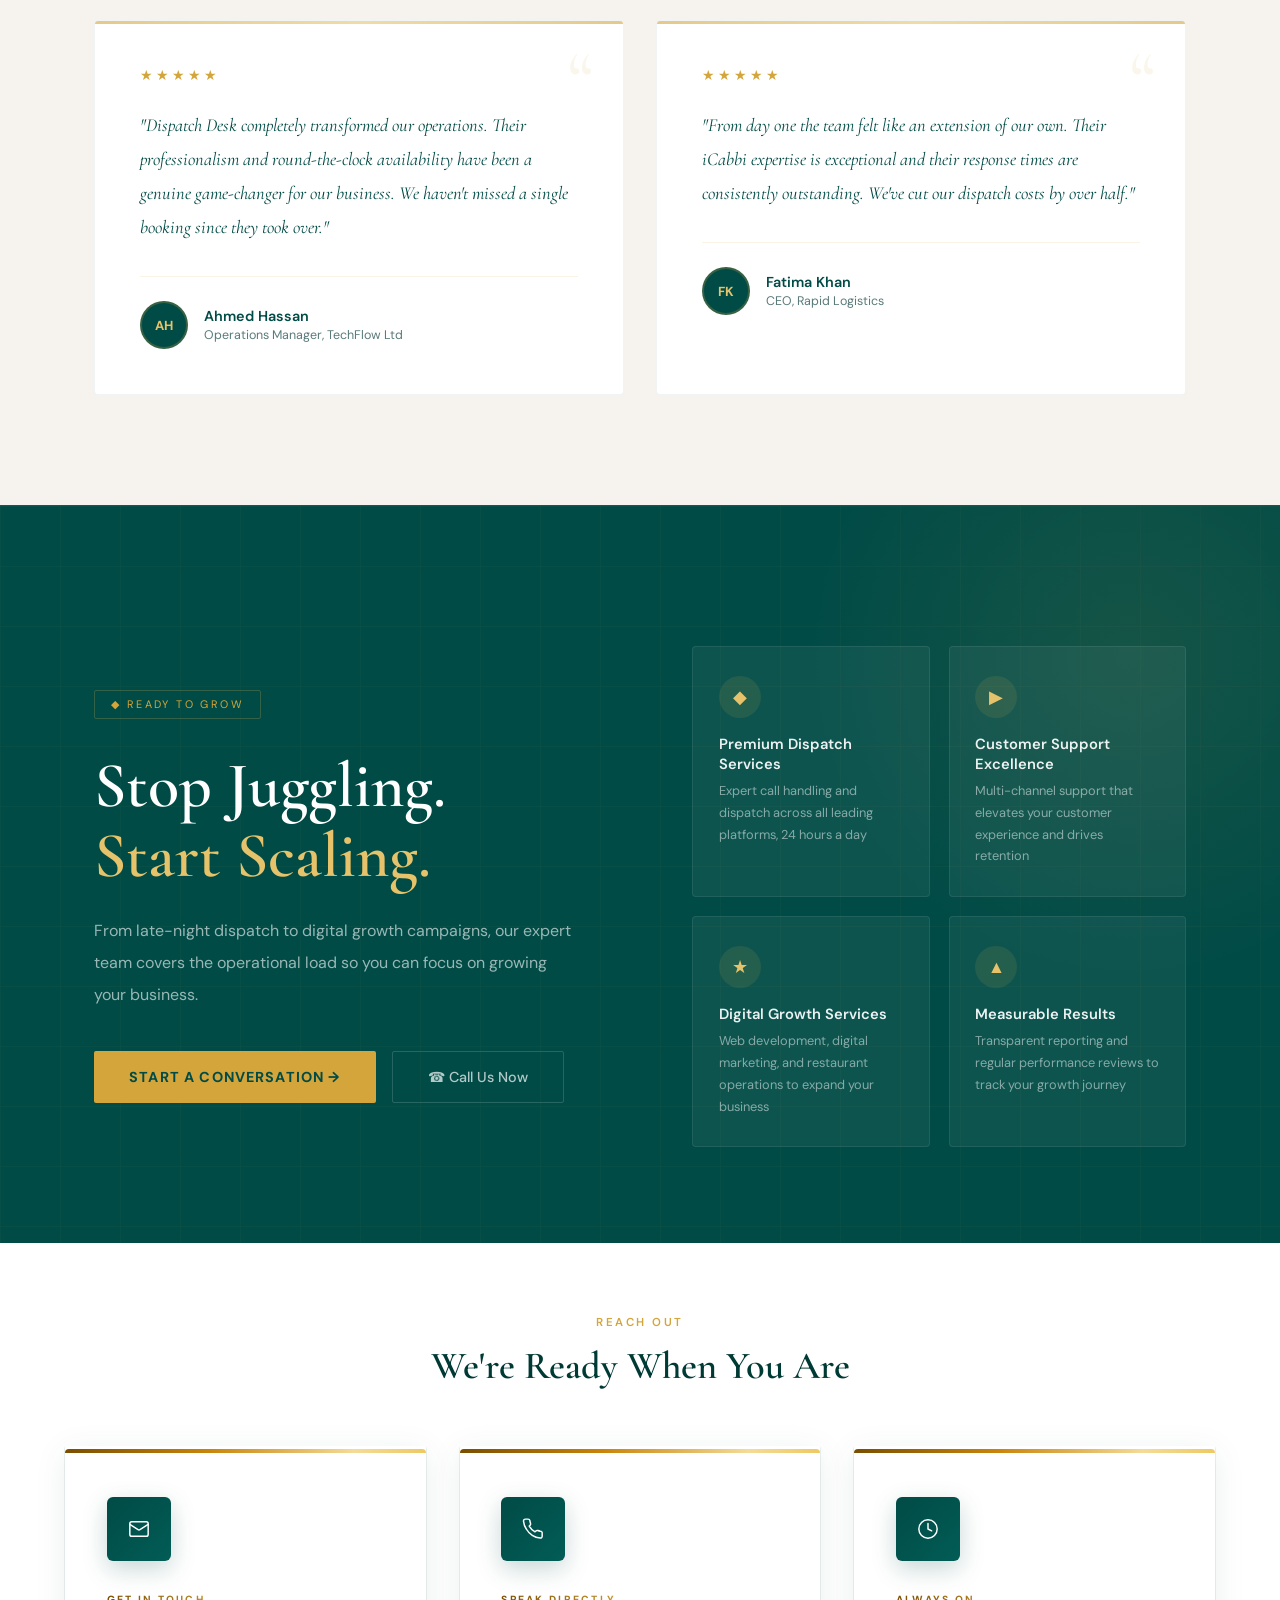
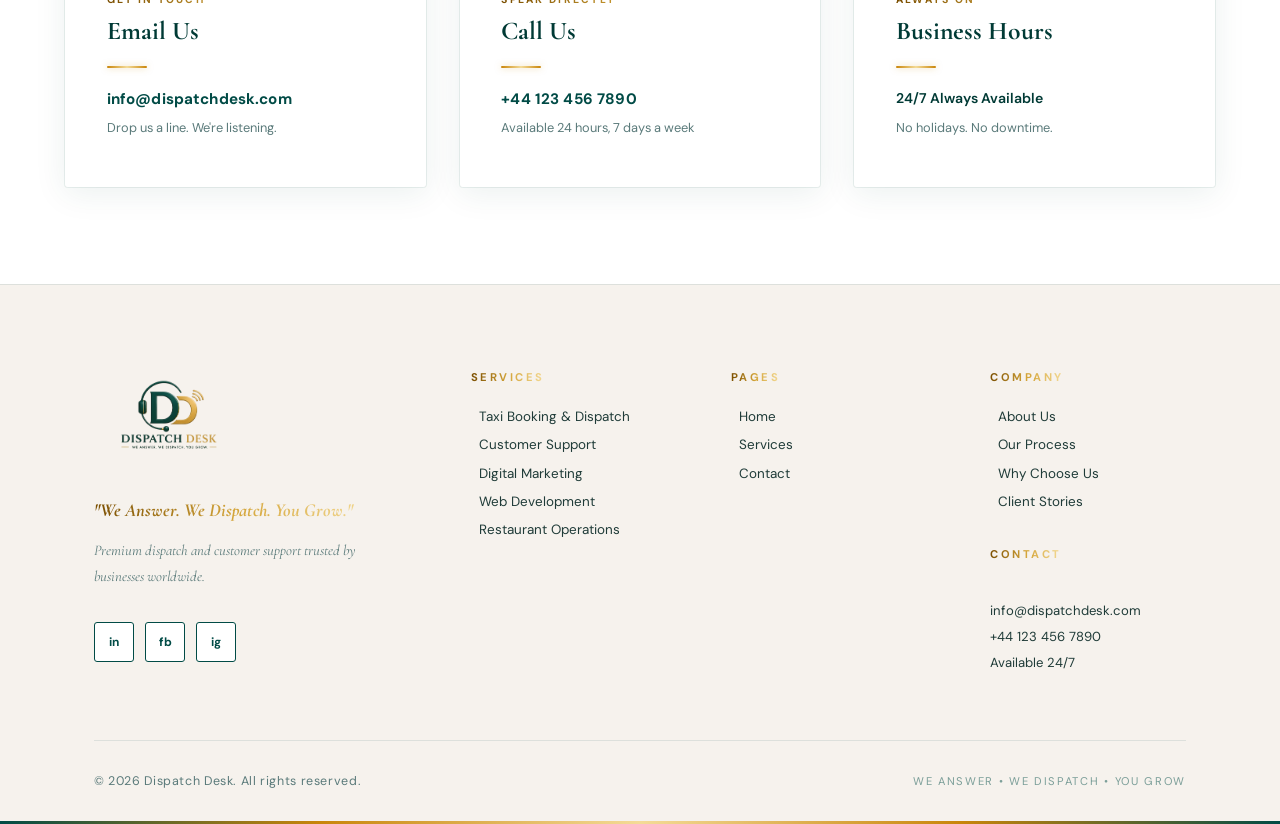
==== commit dbaf79d3: "Update case study stats and chart tweaks Replace 24/7 Night Coverage with <30s Answer Time on home a" ====
--- a/index.html
+++ b/index.html
@@ -734,8 +734,8 @@
               <span style="display:inline-block;margin-top:5px;font-size:9px;background:rgba(212,165,58,.1);color:#C9950E;padding:2px 8px;border-radius:2px;letter-spacing:.07em;border:1px solid rgba(212,165,58,.18);">&#8595; 60% saved</span>
             </div>
           </div>
-        </div>
-        <span class="case-media-badge" style="top:auto;bottom:1.2rem;left:1.2rem;">How We Helped</span>
+          <div style="padding:0 28px 14px;flex-shrink:0;"><p style="margin:0;font-size:9px;color:rgba(246,242,237,.25);letter-spacing:.05em;">Measured 6 months post-onboarding &middot; Real private hire client</p></div>
+        </div>
       </div>
       <div class="case-body" data-reveal="right">
         <span class="tag">A Real Client Result</span>
@@ -743,7 +743,7 @@
         <div class="divider"></div>
         <p class="lead">A growing private-hire firm was losing late-night fares to unanswered calls and an exhausted in-house team. We took over their out-of-hours and peak-hour dispatch  within weeks every call was answered, drivers stayed busy, and their overheads dropped sharply.</p>
         <div class="case-stats">
-          <div><span class="cs-n">24/7</span><span class="cs-l">Night Coverage</span></div>
+          <div><span class="cs-n">&lt;30s</span><span class="cs-l">Answer Time</span></div>
           <div><span class="cs-n">+38%</span><span class="cs-l">More Completed Jobs</span></div>
           <div><span class="cs-n">60%</span><span class="cs-l">Lower Dispatch Cost</span></div>
         </div>
